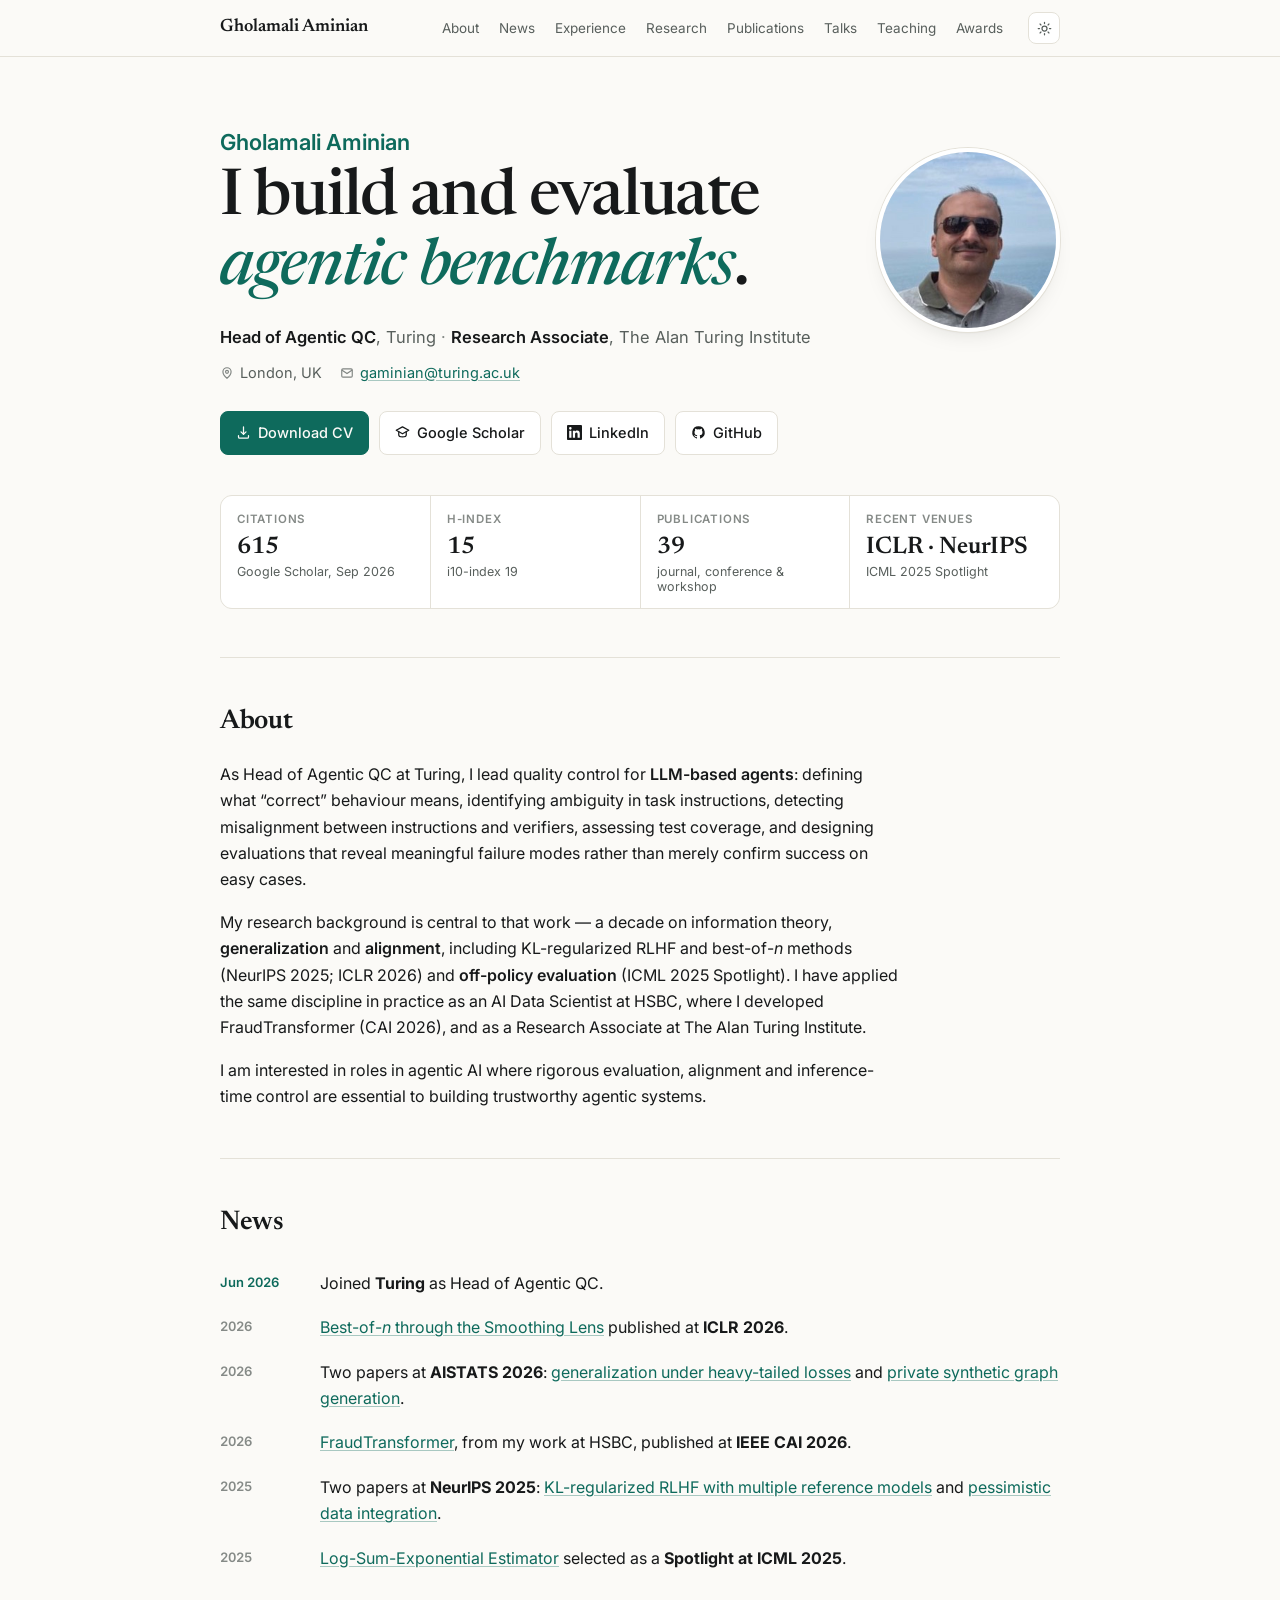
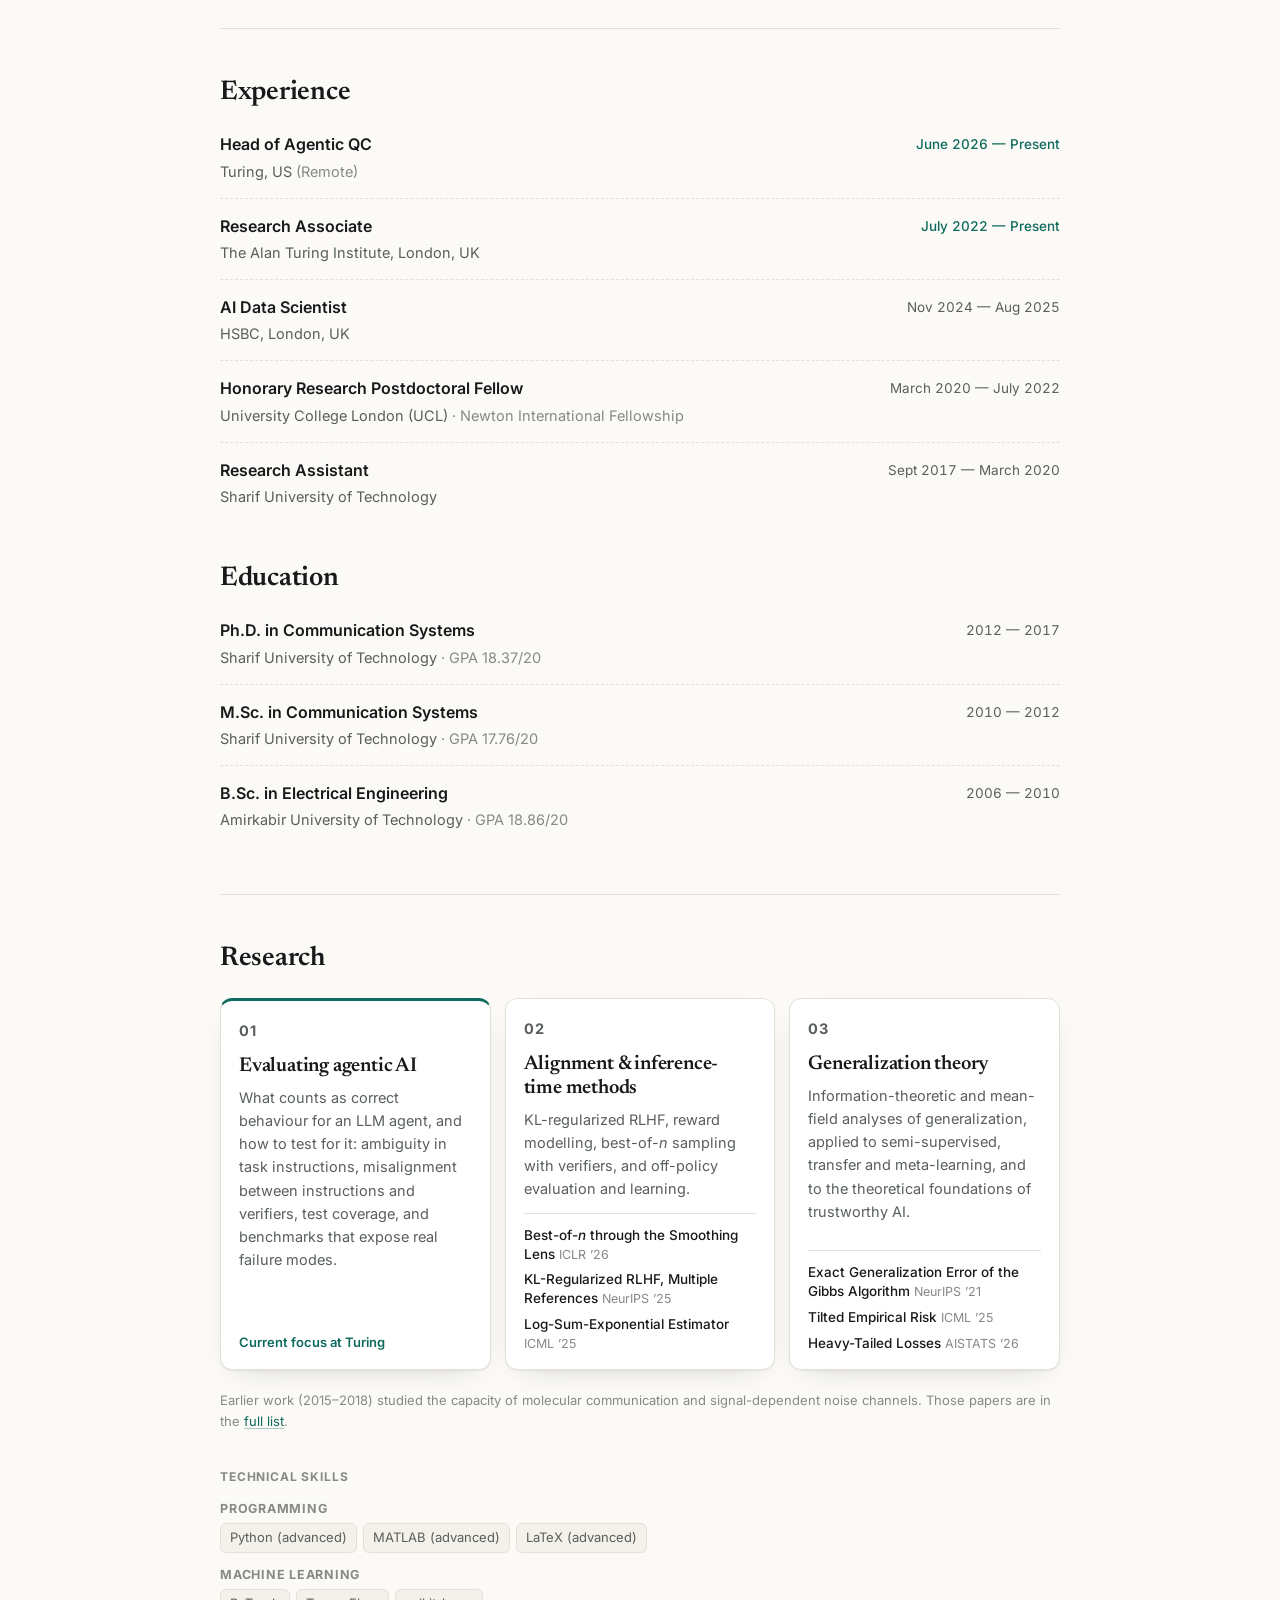
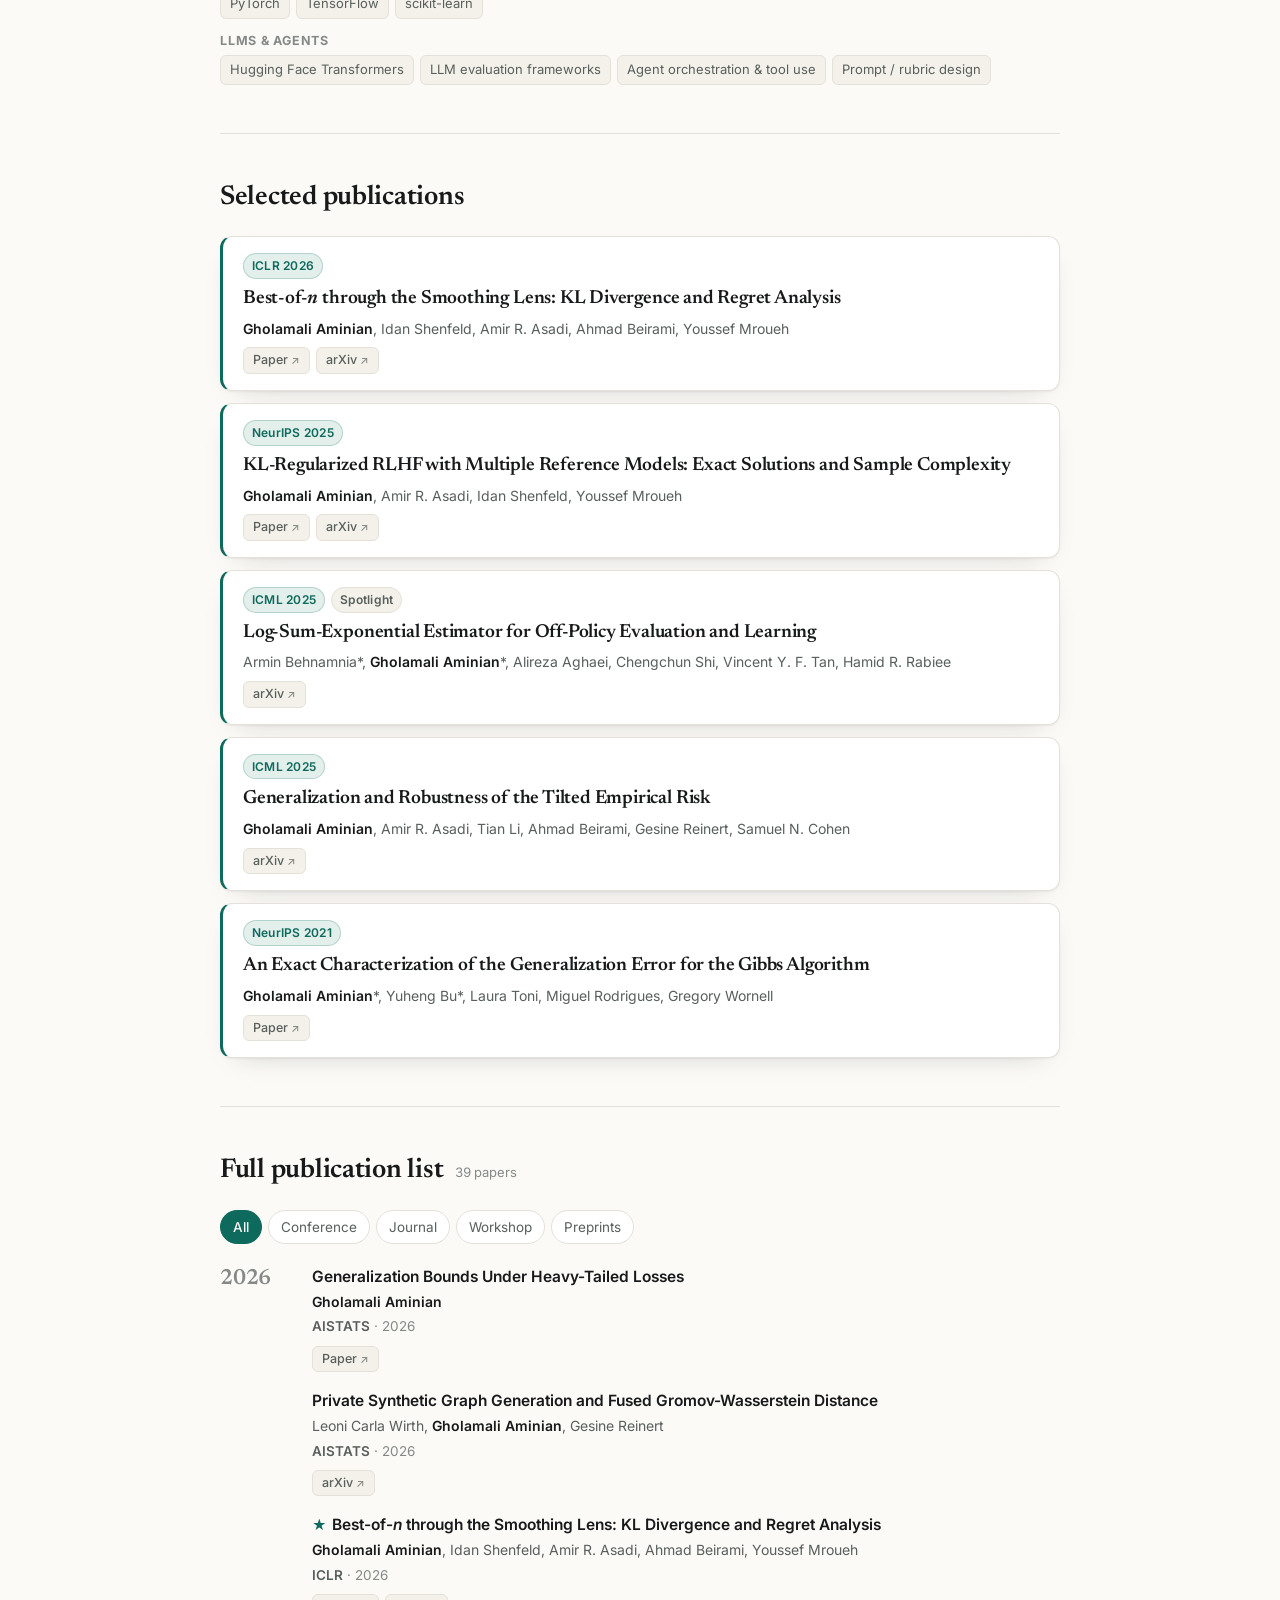
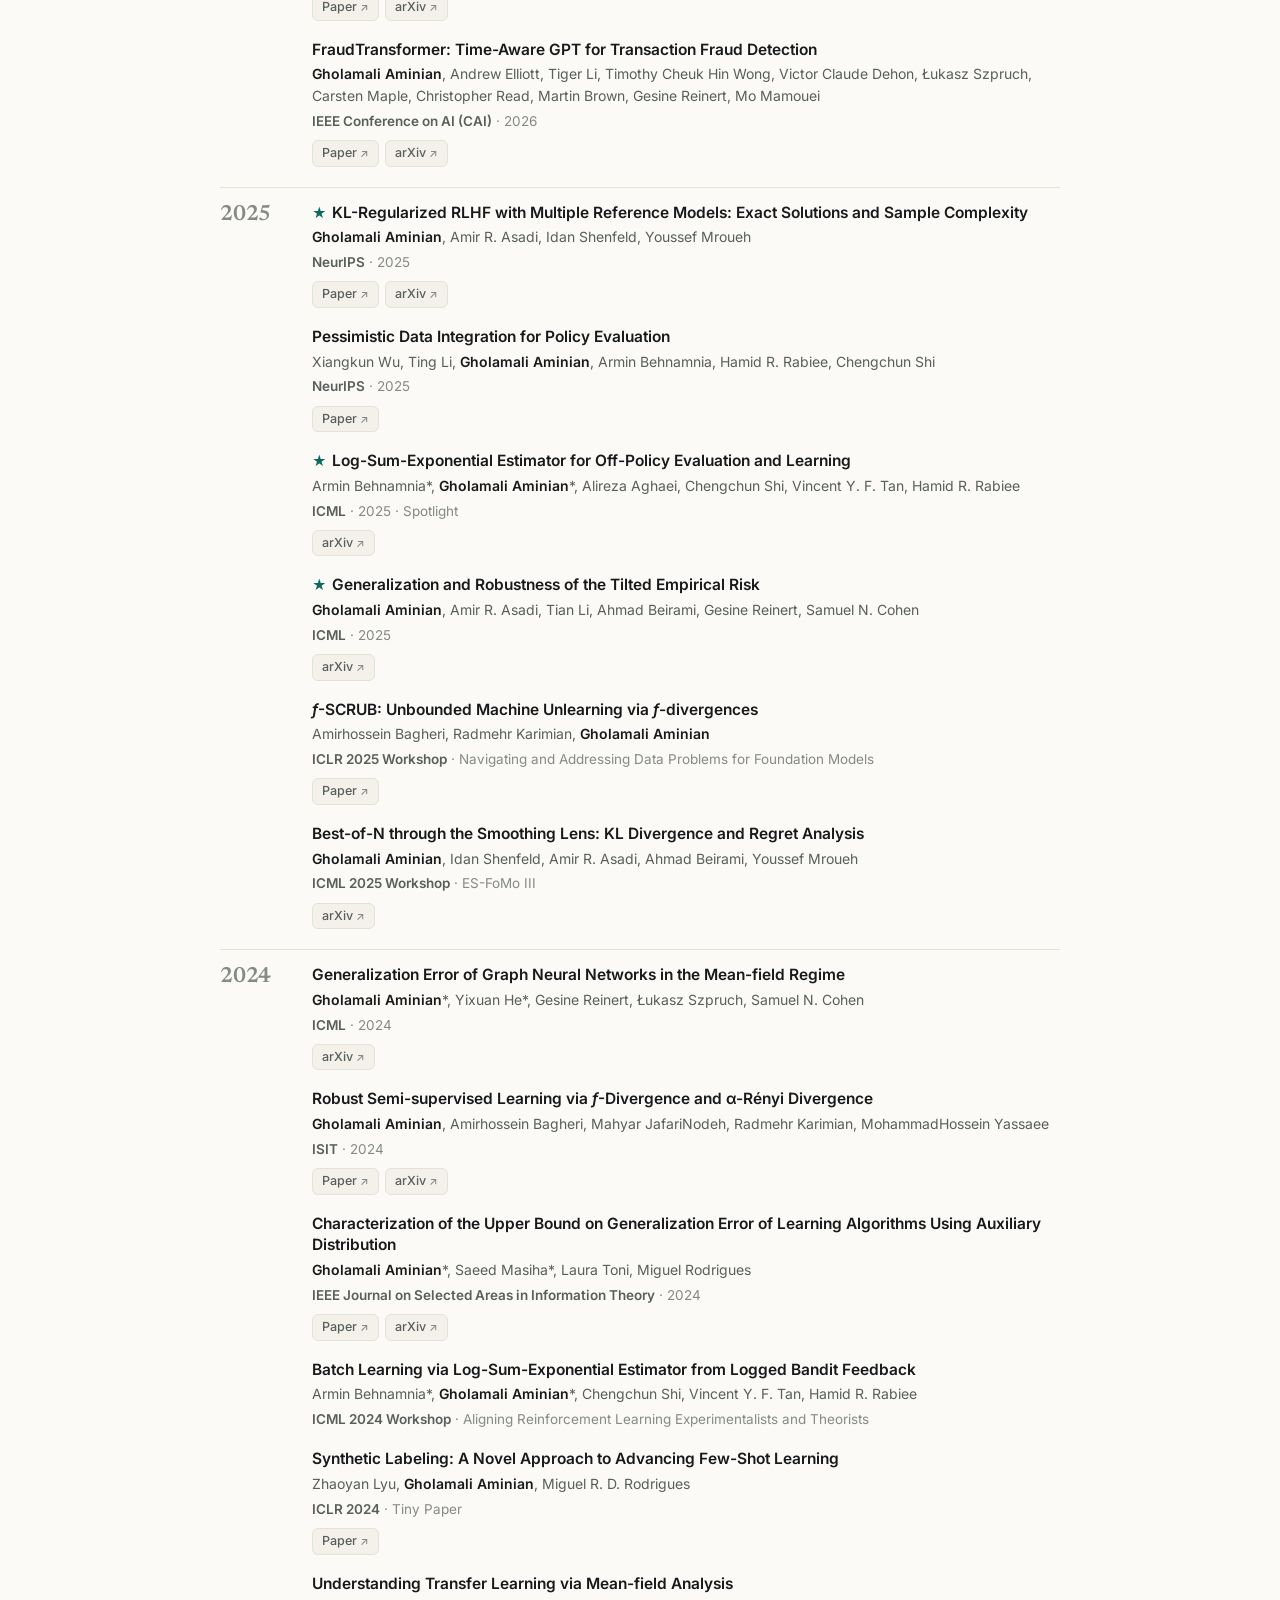
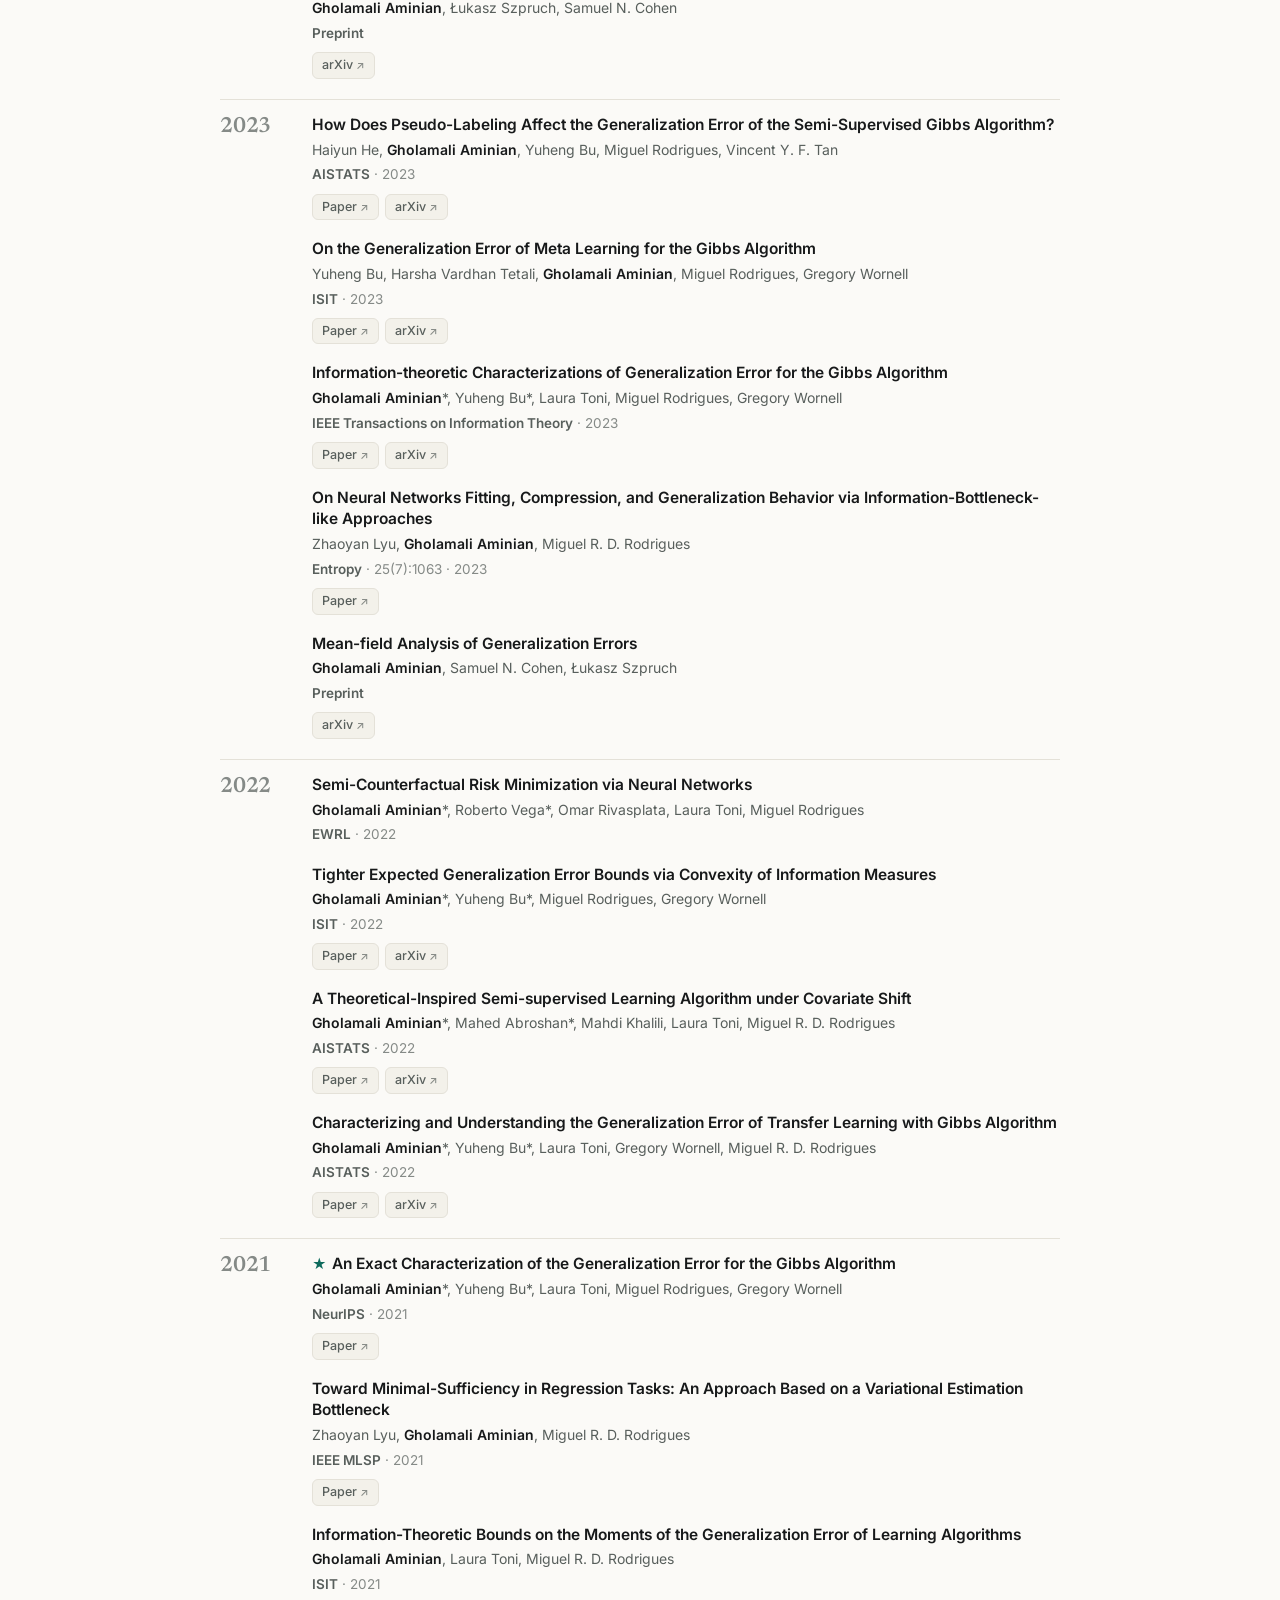
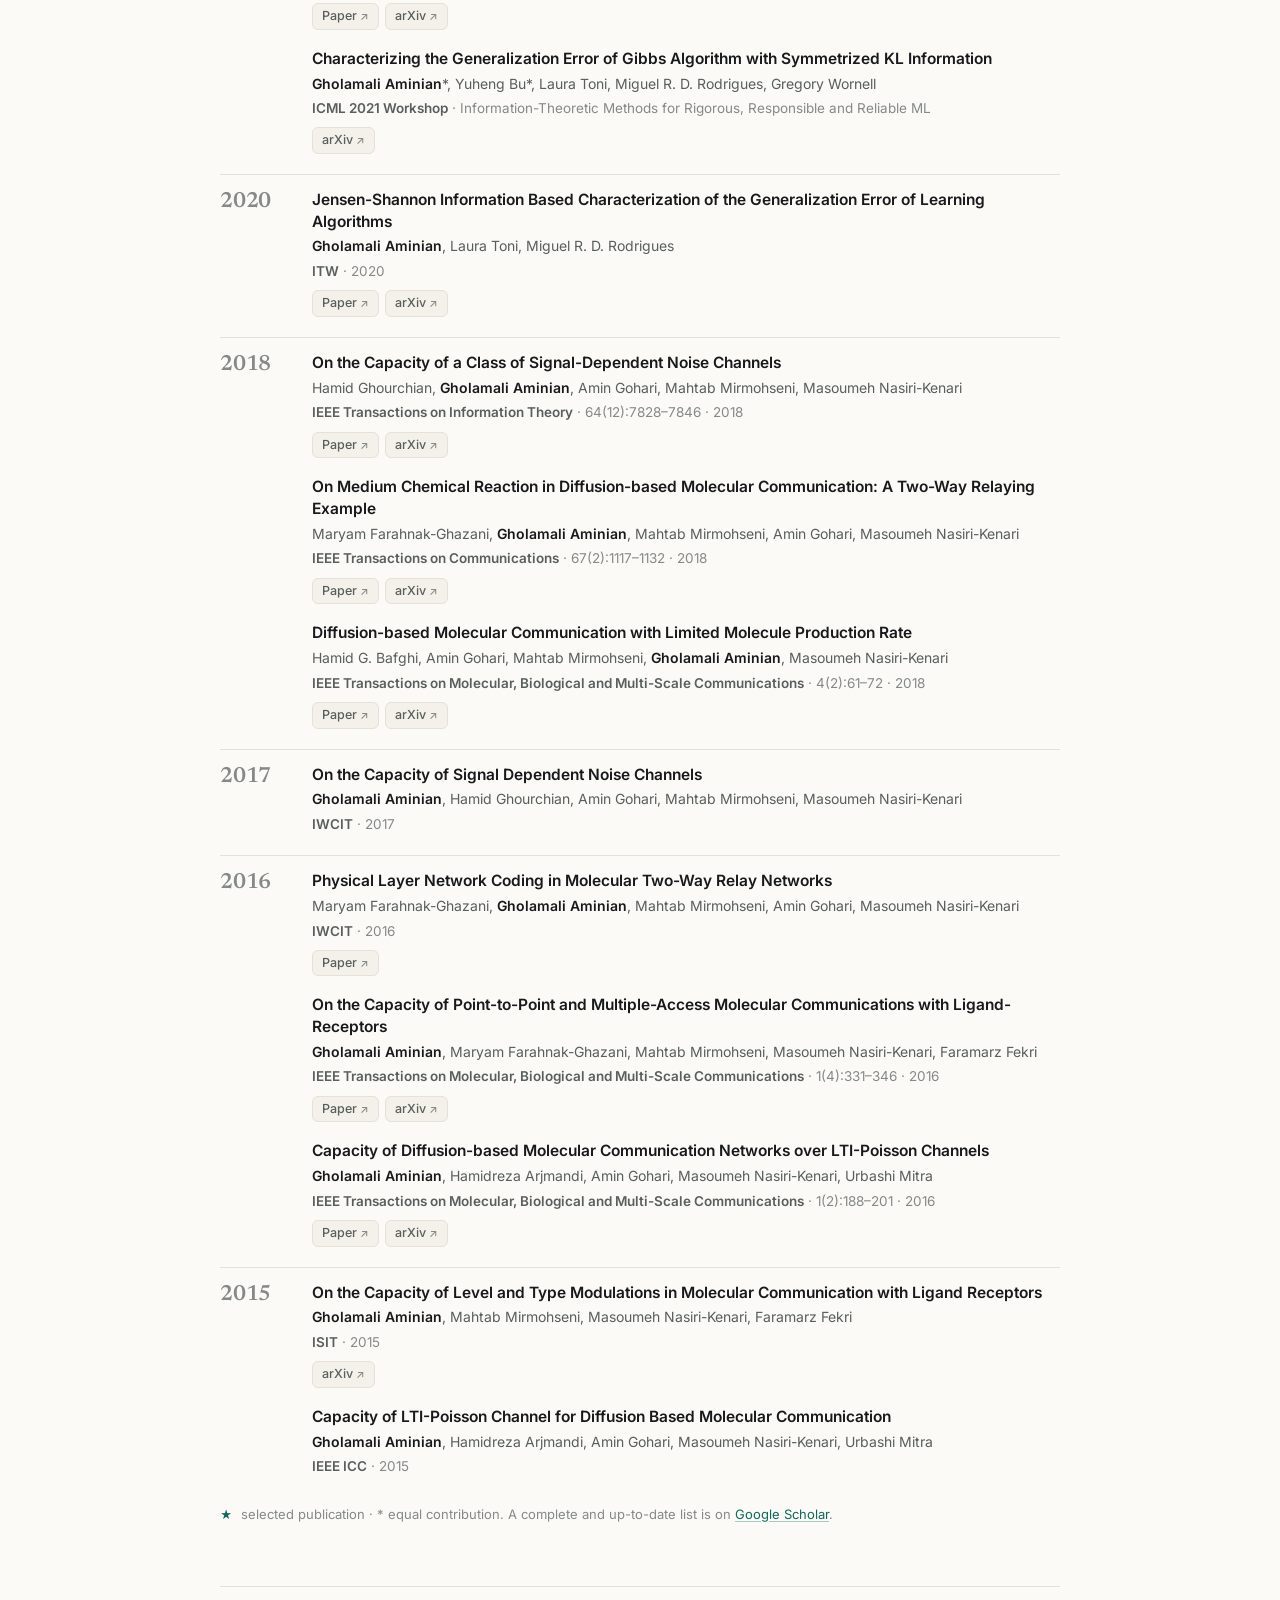
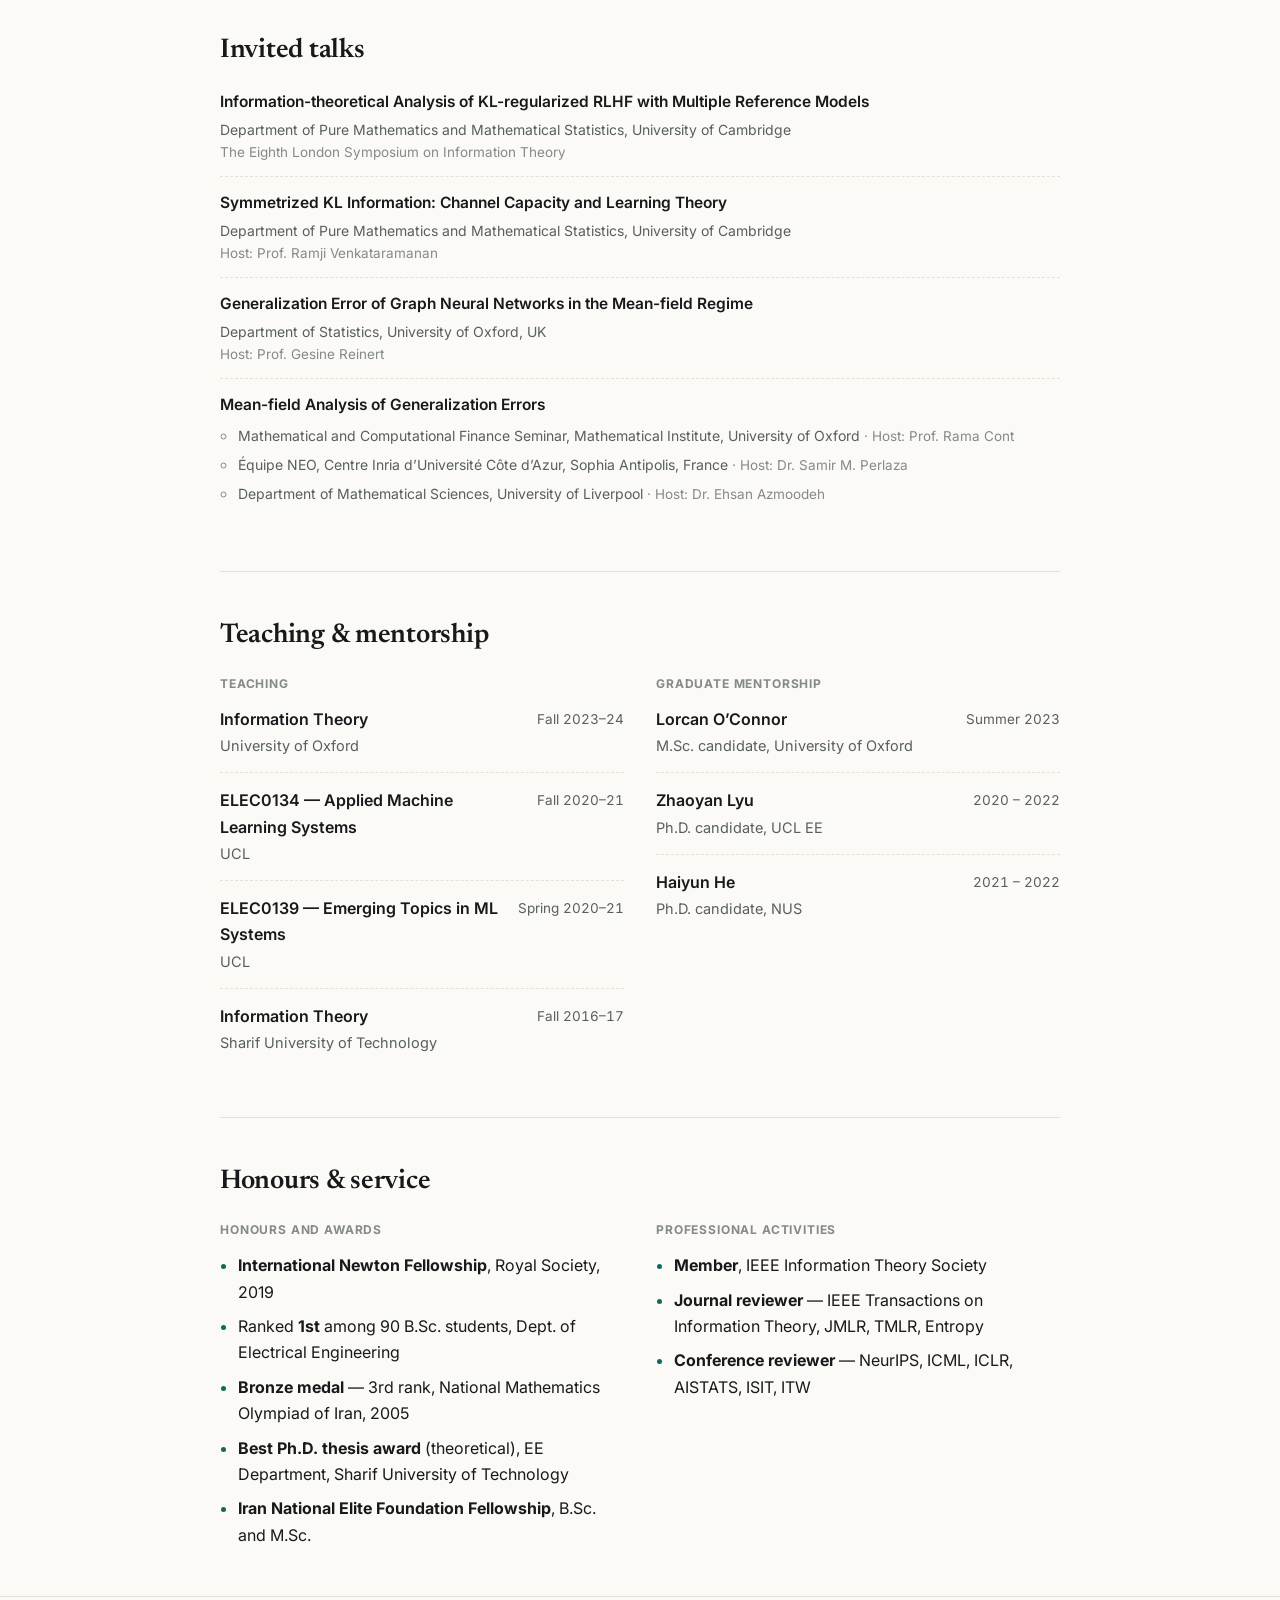
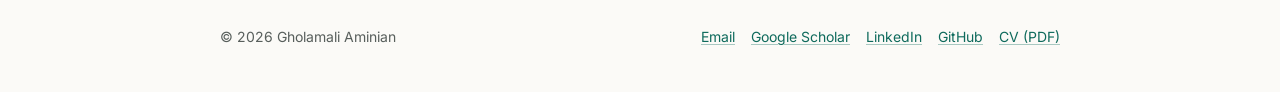
==== index.html @ c104cc3e "Redesign site: new header with photo, news, research themes, paper links" ====
<!doctype html>
<html lang="en">
<head>
<meta charset="utf-8">
<meta name="viewport" content="width=device-width, initial-scale=1">
<title>Gholamali Aminian</title>
<meta name="description" content="Gholamali Aminian builds and evaluates agentic benchmarks. Head of Agentic QC at Turing and Research Associate at The Alan Turing Institute, working on agentic AI evaluation, LLM alignment and generalization theory.">
<meta name="author" content="Gholamali Aminian">
<link rel="canonical" href="https://gholamaliaminian.github.io/">
<meta property="og:type" content="profile">
<meta property="og:title" content="Gholamali Aminian">
<meta property="og:description" content="I build and evaluate agentic benchmarks. Head of Agentic QC at Turing · Research Associate at The Alan Turing Institute.">
<meta property="og:url" content="https://gholamaliaminian.github.io/">
<meta property="og:image" content="https://gholamaliaminian.github.io/assets/photo.jpg">
<meta name="twitter:card" content="summary">
<link rel="icon" href="assets/favicon.svg" type="image/svg+xml">
<script>
  // Apply a saved theme before first paint so the page doesn't flash.
  try { var t = localStorage.getItem('theme'); if (t === 'light' || t === 'dark') document.documentElement.setAttribute('data-theme', t); } catch (e) {}
</script>
<link rel="preconnect" href="https://fonts.googleapis.com">
<link rel="preconnect" href="https://fonts.gstatic.com" crossorigin>
<link rel="stylesheet" href="https://fonts.googleapis.com/css2?family=Inter:wght@400;500;600;700&family=Newsreader:ital,opsz,wght@0,6..72,500;0,6..72,600;1,6..72,500&display=swap">
<link rel="stylesheet" href="style.css">
<script type="application/ld+json">
{
  "@context": "https://schema.org",
  "@type": "Person",
  "name": "Gholamali Aminian",
  "image": "https://gholamaliaminian.github.io/assets/photo.jpg",
  "jobTitle": "Head of Agentic QC",
  "worksFor": [
    { "@type": "Organization", "name": "Turing" },
    { "@type": "Organization", "name": "The Alan Turing Institute" }
  ],
  "address": { "@type": "PostalAddress", "addressLocality": "London", "addressCountry": "UK" },
  "email": "mailto:gaminian@turing.ac.uk",
  "sameAs": [
    "https://scholar.google.com/citations?user=UNNnTjsAAAAJ&hl=en",
    "https://www.linkedin.com/in/gholamali-aminian-819a2539/",
    "https://github.com/gholamaliaminian"
  ],
  "knowsAbout": ["Agentic AI", "AI benchmarks", "LLM alignment", "Information theory", "Generalization bounds", "Off-policy evaluation"]
}
</script>
</head>
<body>

<nav class="nav">
  <div class="wrap nav-inner">
    <a class="nav-name" href="#top">Gholamali Aminian</a>
    <button class="theme-btn" id="theme-toggle" type="button" aria-label="Switch colour theme">
      <svg class="icon-sun" viewBox="0 0 24 24" fill="none" stroke="currentColor" stroke-width="2" stroke-linecap="round" aria-hidden="true"><circle cx="12" cy="12" r="4"/><path d="M12 2v2M12 20v2M4.9 4.9l1.4 1.4M17.7 17.7l1.4 1.4M2 12h2M20 12h2M4.9 19.1l1.4-1.4M17.7 6.3l1.4-1.4"/></svg>
      <svg class="icon-moon" viewBox="0 0 24 24" fill="none" stroke="currentColor" stroke-width="2" stroke-linecap="round" stroke-linejoin="round" aria-hidden="true"><path d="M21 12.8A9 9 0 1 1 11.2 3a7 7 0 0 0 9.8 9.8z"/></svg>
    </button>
    <div class="nav-links">
      <a href="#about">About</a>
      <a href="#news">News</a>
      <a href="#experience">Experience</a>
      <a href="#research">Research</a>
      <a href="#publications">Publications</a>
      <a href="#talks">Talks</a>
      <a href="#teaching">Teaching</a>
      <a href="#awards">Awards</a>
    </div>
  </div>
</nav>

<header class="wrap hero" id="top">
  <div class="hero-top">
    <img class="portrait" src="assets/photo.jpg" width="250" height="250" alt="Gholamali Aminian">
    <div>
      <h1>Gholamali Aminian</h1>
      <p class="tagline">I build and evaluate <em>agentic benchmarks</em>.</p>
      <p class="roles">
        <strong>Head of Agentic QC</strong>, Turing <span>·</span>
        <strong>Research Associate</strong>, The Alan Turing Institute
      </p>
    </div>
  </div>
  <div class="meta">
    <span class="meta-item">
      <svg viewBox="0 0 24 24" fill="none" stroke="currentColor" stroke-width="2" aria-hidden="true"><path d="M12 21s-7-5.6-7-11a7 7 0 1 1 14 0c0 5.4-7 11-7 11z"/><circle cx="12" cy="10" r="2.5"/></svg>
      London, UK
    </span>
    <span class="meta-item">
      <svg viewBox="0 0 24 24" fill="none" stroke="currentColor" stroke-width="2" aria-hidden="true"><rect x="3" y="5" width="18" height="14" rx="2"/><path d="m3 7 9 6 9-6"/></svg>
      <a href="mailto:gaminian@turing.ac.uk">gaminian@turing.ac.uk</a>
    </span>
  </div>

  <div class="actions">
    <a class="btn btn-primary" href="assets/Aminian_CV.pdf">
      <svg viewBox="0 0 24 24" fill="none" stroke="currentColor" stroke-width="2" stroke-linecap="round" stroke-linejoin="round" aria-hidden="true"><path d="M12 3v12m0 0 4-4m-4 4-4-4"/><path d="M4 17v2a2 2 0 0 0 2 2h12a2 2 0 0 0 2-2v-2"/></svg>
      Download CV
    </a>
    <a class="btn" href="https://scholar.google.com/citations?user=UNNnTjsAAAAJ&amp;hl=en" rel="noopener">
      <svg viewBox="0 0 24 24" fill="none" stroke="currentColor" stroke-width="2" stroke-linecap="round" stroke-linejoin="round" aria-hidden="true"><path d="m12 3 10 5.5L12 14 2 8.5 12 3z"/><path d="M6 10.7V16c0 1.7 2.7 3 6 3s6-1.3 6-3v-5.3"/></svg>
      Google Scholar
    </a>
    <a class="btn" href="https://www.linkedin.com/in/gholamali-aminian-819a2539/" rel="noopener">
      <svg viewBox="0 0 24 24" fill="currentColor" aria-hidden="true"><path d="M20.45 20.45h-3.55v-5.57c0-1.33-.03-3.04-1.85-3.04-1.86 0-2.14 1.45-2.14 2.94v5.67H9.36V9h3.41v1.56h.05c.48-.9 1.64-1.85 3.37-1.85 3.6 0 4.27 2.37 4.27 5.46v6.28zM5.34 7.43a2.06 2.06 0 1 1 0-4.12 2.06 2.06 0 0 1 0 4.12zM7.12 20.45H3.56V9h3.56v11.45zM22.22 0H1.77C.79 0 0 .77 0 1.73v20.54C0 23.23.79 24 1.77 24h20.45c.98 0 1.78-.77 1.78-1.73V1.73C24 .77 23.2 0 22.22 0z"/></svg>
      LinkedIn
    </a>
    <a class="btn" href="https://github.com/gholamaliaminian" rel="noopener">
      <svg viewBox="0 0 24 24" fill="currentColor" aria-hidden="true"><path d="M12 2a10 10 0 0 0-3.16 19.49c.5.09.68-.22.68-.48l-.01-1.7c-2.78.6-3.37-1.34-3.37-1.34-.45-1.16-1.11-1.47-1.11-1.47-.91-.62.07-.61.07-.61 1 .07 1.53 1.03 1.53 1.03.9 1.53 2.36 1.09 2.93.83.09-.65.35-1.09.63-1.34-2.22-.25-4.56-1.11-4.56-4.94 0-1.09.39-1.98 1.03-2.68-.1-.25-.45-1.27.1-2.64 0 0 .84-.27 2.75 1.02a9.5 9.5 0 0 1 5 0c1.91-1.29 2.75-1.02 2.75-1.02.55 1.37.2 2.39.1 2.64.64.7 1.03 1.59 1.03 2.68 0 3.84-2.34 4.68-4.57 4.93.36.31.68.92.68 1.85l-.01 2.75c0 .27.18.58.69.48A10 10 0 0 0 12 2z"/></svg>
      GitHub
    </a>
  </div>

  <dl class="highlights">
    <div class="highlight"><dt>Citations</dt><dd>615<small>Google Scholar, Sep 2026</small></dd></div>
    <div class="highlight"><dt>h-index</dt><dd>15<small>i10-index 19</small></dd></div>
    <div class="highlight"><dt>Publications</dt><dd>39<small>journal, conference &amp; workshop</small></dd></div>
    <div class="highlight"><dt>Recent venues</dt><dd>ICLR · NeurIPS<small>ICML 2025 Spotlight</small></dd></div>
  </dl>
</header>

<main class="wrap">

  <section id="about">
    <div class="sec-head"><h2>About</h2></div>
    <div class="prose">
      <p>As Head of Agentic QC at Turing, I lead quality control for <strong>LLM-based agents</strong>: defining what “correct” behaviour means, identifying ambiguity in task instructions, detecting misalignment between instructions and verifiers, assessing test coverage, and designing evaluations that reveal meaningful failure modes rather than merely confirm success on easy cases.</p>
      <p>My research background is central to that work — a decade on information theory, <strong>generalization</strong> and <strong>alignment</strong>, including KL-regularized RLHF and best-of-<em>n</em> methods (NeurIPS 2025; ICLR 2026) and <strong>off-policy evaluation</strong> (ICML 2025 Spotlight). I have applied the same discipline in practice as an AI Data Scientist at HSBC, where I developed FraudTransformer (CAI 2026), and as a Research Associate at The Alan Turing Institute.</p>
      <p>I am interested in roles in agentic AI where rigorous evaluation, alignment and inference-time control are essential to building trustworthy agentic systems.</p>
    </div>
  </section>

  <section id="news">
    <div class="sec-head"><h2>News</h2></div>
    <ul class="news">
      <li><span class="news-when">Jun 2026</span><p>Joined <strong>Turing</strong> as Head of Agentic QC.</p></li>
      <li><span class="news-when">2026</span><p><a href="https://proceedings.iclr.cc/paper_files/paper/2026/hash/abb7833fc3f38e785e3f9777c74610e5-Abstract-Conference.html">Best-of-<em>n</em> through the Smoothing Lens</a> published at <strong>ICLR 2026</strong>.</p></li>
      <li><span class="news-when">2026</span><p>Two papers at <strong>AISTATS 2026</strong>: <a href="https://openreview.net/forum?id=5HbgyFDDDt">generalization under heavy-tailed losses</a> and <a href="https://arxiv.org/abs/2502.11778">private synthetic graph generation</a>.</p></li>
      <li><span class="news-when">2026</span><p><a href="https://ieeexplore.ieee.org/abstract/document/11536152/">FraudTransformer</a>, from my work at HSBC, published at <strong>IEEE CAI 2026</strong>.</p></li>
      <li><span class="news-when">2025</span><p>Two papers at <strong>NeurIPS 2025</strong>: <a href="https://proceedings.neurips.cc/paper_files/paper/2025/hash/929a633a55ffa324f619f9d804b5067d-Abstract-Conference.html">KL-regularized RLHF with multiple reference models</a> and <a href="https://proceedings.neurips.cc/paper_files/paper/2025/hash/9a3e2737cbb40d41b4a8efe33dbf511b-Abstract-Conference.html">pessimistic data integration</a>.</p></li>
      <li><span class="news-when">2025</span><p><a href="https://arxiv.org/abs/2506.06873">Log-Sum-Exponential Estimator</a> selected as a <strong>Spotlight at ICML 2025</strong>.</p></li>
    </ul>
  </section>

  <section id="experience">
    <div class="sec-head"><h2>Experience</h2></div>
    <ul class="entries">
      <li class="entry">
        <div class="role">Head of Agentic QC</div>
        <div class="when now">June 2026 — Present</div>
        <div class="org">Turing, US <em>(Remote)</em></div>
      </li>
      <li class="entry">
        <div class="role">Research Associate</div>
        <div class="when now">July 2022 — Present</div>
        <div class="org">The Alan Turing Institute, London, UK</div>
      </li>
      <li class="entry">
        <div class="role">AI Data Scientist</div>
        <div class="when">Nov 2024 — Aug 2025</div>
        <div class="org">HSBC, London, UK</div>
      </li>
      <li class="entry">
        <div class="role">Honorary Research Postdoctoral Fellow</div>
        <div class="when">March 2020 — July 2022</div>
        <div class="org">University College London (UCL) <em>· Newton International Fellowship</em></div>
      </li>
      <li class="entry">
        <div class="role">Research Assistant</div>
        <div class="when">Sept 2017 — March 2020</div>
        <div class="org">Sharif University of Technology</div>
      </li>
    </ul>

    <div class="sec-head sec-head-sub"><h2>Education</h2></div>
    <ul class="entries">
      <li class="entry">
        <div class="role">Ph.D. in Communication Systems</div>
        <div class="when">2012 — 2017</div>
        <div class="org">Sharif University of Technology <em>· GPA 18.37/20</em></div>
      </li>
      <li class="entry">
        <div class="role">M.Sc. in Communication Systems</div>
        <div class="when">2010 — 2012</div>
        <div class="org">Sharif University of Technology <em>· GPA 17.76/20</em></div>
      </li>
      <li class="entry">
        <div class="role">B.Sc. in Electrical Engineering</div>
        <div class="when">2006 — 2010</div>
        <div class="org">Amirkabir University of Technology <em>· GPA 18.86/20</em></div>
      </li>
    </ul>
  </section>

  <section id="research">
    <div class="sec-head"><h2>Research</h2></div>
    <div class="themes">
      <article class="theme">
        <p class="theme-num">01</p>
        <h3>Evaluating agentic AI</h3>
        <p>What counts as correct behaviour for an LLM agent, and how to test for it: ambiguity in task instructions, misalignment between instructions and verifiers, test coverage, and benchmarks that expose real failure modes.</p>
        <p class="theme-foot">Current focus at Turing</p>
      </article>
      <article class="theme">
        <p class="theme-num">02</p>
        <h3>Alignment &amp; inference-time methods</h3>
        <p>KL-regularized RLHF, reward modelling, best-of-<em>n</em> sampling with verifiers, and off-policy evaluation and learning.</p>
        <ul class="theme-papers">
          <li><a href="https://proceedings.iclr.cc/paper_files/paper/2026/hash/abb7833fc3f38e785e3f9777c74610e5-Abstract-Conference.html">Best-of-<em>n</em> through the Smoothing Lens</a> <span>ICLR ’26</span></li>
          <li><a href="https://proceedings.neurips.cc/paper_files/paper/2025/hash/929a633a55ffa324f619f9d804b5067d-Abstract-Conference.html">KL-Regularized RLHF, Multiple References</a> <span>NeurIPS ’25</span></li>
          <li><a href="https://arxiv.org/abs/2506.06873">Log-Sum-Exponential Estimator</a> <span>ICML ’25</span></li>
        </ul>
      </article>
      <article class="theme">
        <p class="theme-num">03</p>
        <h3>Generalization theory</h3>
        <p>Information-theoretic and mean-field analyses of generalization, applied to semi-supervised, transfer and meta-learning, and to the theoretical foundations of trustworthy AI.</p>
        <ul class="theme-papers">
          <li><a href="https://proceedings.neurips.cc/paper_files/paper/2021/hash/445e24b5f22cacb9d51a837c10e91a3f-Abstract.html">Exact Generalization Error of the Gibbs Algorithm</a> <span>NeurIPS ’21</span></li>
          <li><a href="https://arxiv.org/abs/2409.19431">Tilted Empirical Risk</a> <span>ICML ’25</span></li>
          <li><a href="https://openreview.net/forum?id=5HbgyFDDDt">Heavy-Tailed Losses</a> <span>AISTATS ’26</span></li>
        </ul>
      </article>
    </div>
    <p class="note">Earlier work (2015–2018) studied the capacity of molecular communication and signal-dependent noise channels. Those papers are in the <a href="#all-publications">full list</a>.</p>

    <div class="skills">
      <p class="sub-h">Technical skills</p>
      <dl>
        <div><dt>Programming</dt><dd class="tags"><span class="tag">Python (advanced)</span><span class="tag">MATLAB (advanced)</span><span class="tag">LaTeX (advanced)</span></dd></div>
        <div><dt>Machine learning</dt><dd class="tags"><span class="tag">PyTorch</span><span class="tag">TensorFlow</span><span class="tag">scikit-learn</span></dd></div>
        <div><dt>LLMs &amp; agents</dt><dd class="tags"><span class="tag">Hugging Face Transformers</span><span class="tag">LLM evaluation frameworks</span><span class="tag">Agent orchestration &amp; tool use</span><span class="tag">Prompt / rubric design</span></dd></div>
      </dl>
    </div>
  </section>

  <section id="publications">
    <div class="sec-head"><h2>Selected publications</h2></div>
    <div class="pub-featured">

      <article class="pub-card">
        <div class="venue-row"><span class="chip">ICLR 2026</span></div>
        <h3 class="title">Best-of-<em>n</em> through the Smoothing Lens: KL Divergence and Regret Analysis</h3>
        <p class="authors"><span class="me">Gholamali Aminian</span>, Idan Shenfeld, Amir R. Asadi, Ahmad Beirami, Youssef Mroueh</p>
        <p class="links"><a href="https://proceedings.iclr.cc/paper_files/paper/2026/hash/abb7833fc3f38e785e3f9777c74610e5-Abstract-Conference.html">Paper</a><a href="https://arxiv.org/abs/2507.05913">arXiv</a></p>
      </article>

      <article class="pub-card">
        <div class="venue-row"><span class="chip">NeurIPS 2025</span></div>
        <h3 class="title">KL-Regularized RLHF with Multiple Reference Models: Exact Solutions and Sample Complexity</h3>
        <p class="authors"><span class="me">Gholamali Aminian</span>, Amir R. Asadi, Idan Shenfeld, Youssef Mroueh</p>
        <p class="links"><a href="https://proceedings.neurips.cc/paper_files/paper/2025/hash/929a633a55ffa324f619f9d804b5067d-Abstract-Conference.html">Paper</a><a href="https://arxiv.org/abs/2502.01203">arXiv</a></p>
      </article>

      <article class="pub-card">
        <div class="venue-row"><span class="chip">ICML 2025</span><span class="chip alt">Spotlight</span></div>
        <h3 class="title">Log-Sum-Exponential Estimator for Off-Policy Evaluation and Learning</h3>
        <p class="authors">Armin Behnamnia*, <span class="me">Gholamali Aminian</span>*, Alireza Aghaei, Chengchun Shi, Vincent Y. F. Tan, Hamid R. Rabiee</p>
        <p class="links"><a href="https://arxiv.org/abs/2506.06873">arXiv</a></p>
      </article>

      <article class="pub-card">
        <div class="venue-row"><span class="chip">ICML 2025</span></div>
        <h3 class="title">Generalization and Robustness of the Tilted Empirical Risk</h3>
        <p class="authors"><span class="me">Gholamali Aminian</span>, Amir R. Asadi, Tian Li, Ahmad Beirami, Gesine Reinert, Samuel N. Cohen</p>
        <p class="links"><a href="https://arxiv.org/abs/2409.19431">arXiv</a></p>
      </article>

      <article class="pub-card">
        <div class="venue-row"><span class="chip">NeurIPS 2021</span></div>
        <h3 class="title">An Exact Characterization of the Generalization Error for the Gibbs Algorithm</h3>
        <p class="authors"><span class="me">Gholamali Aminian</span>*, Yuheng Bu*, Laura Toni, Miguel Rodrigues, Gregory Wornell</p>
        <p class="links"><a href="https://proceedings.neurips.cc/paper_files/paper/2021/hash/445e24b5f22cacb9d51a837c10e91a3f-Abstract.html">Paper</a></p>
      </article>

    </div>
  </section>

  <section id="all-publications">
    <div class="sec-head">
      <h2>Full publication list</h2>
      <span class="count" id="pub-count"></span>
    </div>

    <div class="filters" role="group" aria-label="Filter publications by type">
      <button class="filter" type="button" data-filter="all" aria-pressed="true">All</button>
      <button class="filter" type="button" data-filter="conference" aria-pressed="false">Conference</button>
      <button class="filter" type="button" data-filter="journal" aria-pressed="false">Journal</button>
      <button class="filter" type="button" data-filter="workshop" aria-pressed="false">Workshop</button>
      <button class="filter" type="button" data-filter="preprint" aria-pressed="false">Preprints</button>
    </div>

    <div class="pub-list" id="pub-list">

      <div class="pub-year">
        <h3>2026</h3>
        <ul>
          <li data-type="conference"><p class="title">Generalization Bounds Under Heavy-Tailed Losses</p><p class="authors"><span class="me">Gholamali Aminian</span></p><p class="venue"><b>AISTATS</b> · 2026</p><p class="links"><a href="https://openreview.net/forum?id=5HbgyFDDDt">Paper</a></p></li>
          <li data-type="conference"><p class="title">Private Synthetic Graph Generation and Fused Gromov-Wasserstein Distance</p><p class="authors">Leoni Carla Wirth, <span class="me">Gholamali Aminian</span>, Gesine Reinert</p><p class="venue"><b>AISTATS</b> · 2026</p><p class="links"><a href="https://arxiv.org/abs/2502.11778">arXiv</a></p></li>
          <li data-type="conference"><p class="title"><span class="star" title="Selected publication">★</span>Best-of-<em>n</em> through the Smoothing Lens: KL Divergence and Regret Analysis</p><p class="authors"><span class="me">Gholamali Aminian</span>, Idan Shenfeld, Amir R. Asadi, Ahmad Beirami, Youssef Mroueh</p><p class="venue"><b>ICLR</b> · 2026</p><p class="links"><a href="https://proceedings.iclr.cc/paper_files/paper/2026/hash/abb7833fc3f38e785e3f9777c74610e5-Abstract-Conference.html">Paper</a><a href="https://arxiv.org/abs/2507.05913">arXiv</a></p></li>
          <li data-type="conference"><p class="title">FraudTransformer: Time-Aware GPT for Transaction Fraud Detection</p><p class="authors"><span class="me">Gholamali Aminian</span>, Andrew Elliott, Tiger Li, Timothy Cheuk Hin Wong, Victor Claude Dehon, Łukasz Szpruch, Carsten Maple, Christopher Read, Martin Brown, Gesine Reinert, Mo Mamouei</p><p class="venue"><b>IEEE Conference on AI (CAI)</b> · 2026</p><p class="links"><a href="https://ieeexplore.ieee.org/abstract/document/11536152/">Paper</a><a href="https://arxiv.org/abs/2509.23712">arXiv</a></p></li>
        </ul>
      </div>

      <div class="pub-year">
        <h3>2025</h3>
        <ul>
          <li data-type="conference"><p class="title"><span class="star" title="Selected publication">★</span>KL-Regularized RLHF with Multiple Reference Models: Exact Solutions and Sample Complexity</p><p class="authors"><span class="me">Gholamali Aminian</span>, Amir R. Asadi, Idan Shenfeld, Youssef Mroueh</p><p class="venue"><b>NeurIPS</b> · 2025</p><p class="links"><a href="https://proceedings.neurips.cc/paper_files/paper/2025/hash/929a633a55ffa324f619f9d804b5067d-Abstract-Conference.html">Paper</a><a href="https://arxiv.org/abs/2502.01203">arXiv</a></p></li>
          <li data-type="conference"><p class="title">Pessimistic Data Integration for Policy Evaluation</p><p class="authors">Xiangkun Wu, Ting Li, <span class="me">Gholamali Aminian</span>, Armin Behnamnia, Hamid R. Rabiee, Chengchun Shi</p><p class="venue"><b>NeurIPS</b> · 2025</p><p class="links"><a href="https://proceedings.neurips.cc/paper_files/paper/2025/hash/9a3e2737cbb40d41b4a8efe33dbf511b-Abstract-Conference.html">Paper</a></p></li>
          <li data-type="conference"><p class="title"><span class="star" title="Selected publication">★</span>Log-Sum-Exponential Estimator for Off-Policy Evaluation and Learning</p><p class="authors">Armin Behnamnia*, <span class="me">Gholamali Aminian</span>*, Alireza Aghaei, Chengchun Shi, Vincent Y. F. Tan, Hamid R. Rabiee</p><p class="venue"><b>ICML</b> · 2025 · Spotlight</p><p class="links"><a href="https://arxiv.org/abs/2506.06873">arXiv</a></p></li>
          <li data-type="conference"><p class="title"><span class="star" title="Selected publication">★</span>Generalization and Robustness of the Tilted Empirical Risk</p><p class="authors"><span class="me">Gholamali Aminian</span>, Amir R. Asadi, Tian Li, Ahmad Beirami, Gesine Reinert, Samuel N. Cohen</p><p class="venue"><b>ICML</b> · 2025</p><p class="links"><a href="https://arxiv.org/abs/2409.19431">arXiv</a></p></li>
          <li data-type="workshop"><p class="title"><em>f</em>-SCRUB: Unbounded Machine Unlearning via <em>f</em>-divergences</p><p class="authors">Amirhossein Bagheri, Radmehr Karimian, <span class="me">Gholamali Aminian</span></p><p class="venue"><b>ICLR 2025 Workshop</b> · Navigating and Addressing Data Problems for Foundation Models</p><p class="links"><a href="https://openreview.net/forum?id=vmJiVI6Poi">Paper</a></p></li>
          <li data-type="workshop"><p class="title">Best-of-N through the Smoothing Lens: KL Divergence and Regret Analysis</p><p class="authors"><span class="me">Gholamali Aminian</span>, Idan Shenfeld, Amir R. Asadi, Ahmad Beirami, Youssef Mroueh</p><p class="venue"><b>ICML 2025 Workshop</b> · ES-FoMo III</p><p class="links"><a href="https://arxiv.org/abs/2507.05913">arXiv</a></p></li>
        </ul>
      </div>

      <div class="pub-year">
        <h3>2024</h3>
        <ul>
          <li data-type="conference"><p class="title">Generalization Error of Graph Neural Networks in the Mean-field Regime</p><p class="authors"><span class="me">Gholamali Aminian</span>*, Yixuan He*, Gesine Reinert, Łukasz Szpruch, Samuel N. Cohen</p><p class="venue"><b>ICML</b> · 2024</p><p class="links"><a href="https://arxiv.org/abs/2402.07025">arXiv</a></p></li>
          <li data-type="conference"><p class="title">Robust Semi-supervised Learning via <em>f</em>-Divergence and α-Rényi Divergence</p><p class="authors"><span class="me">Gholamali Aminian</span>, Amirhossein Bagheri, Mahyar JafariNodeh, Radmehr Karimian, MohammadHossein Yassaee</p><p class="venue"><b>ISIT</b> · 2024</p><p class="links"><a href="https://ieeexplore.ieee.org/abstract/document/10619617/">Paper</a><a href="https://arxiv.org/abs/2405.00454">arXiv</a></p></li>
          <li data-type="journal"><p class="title">Characterization of the Upper Bound on Generalization Error of Learning Algorithms Using Auxiliary Distribution</p><p class="authors"><span class="me">Gholamali Aminian</span>*, Saeed Masiha*, Laura Toni, Miguel Rodrigues</p><p class="venue"><b>IEEE Journal on Selected Areas in Information Theory</b> · 2024</p><p class="links"><a href="https://ieeexplore.ieee.org/abstract/document/10508532/">Paper</a><a href="https://arxiv.org/abs/2210.00483">arXiv</a></p></li>
          <li data-type="workshop"><p class="title">Batch Learning via Log-Sum-Exponential Estimator from Logged Bandit Feedback</p><p class="authors">Armin Behnamnia*, <span class="me">Gholamali Aminian</span>*, Chengchun Shi, Vincent Y. F. Tan, Hamid R. Rabiee</p><p class="venue"><b>ICML 2024 Workshop</b> · Aligning Reinforcement Learning Experimentalists and Theorists</p></li>
          <li data-type="workshop"><p class="title">Synthetic Labeling: A Novel Approach to Advancing Few-Shot Learning</p><p class="authors">Zhaoyan Lyu, <span class="me">Gholamali Aminian</span>, Miguel R. D. Rodrigues</p><p class="venue"><b>ICLR 2024</b> · Tiny Paper</p><p class="links"><a href="https://openreview.net/forum?id=x7azREBRyw">Paper</a></p></li>
          <li data-type="preprint"><p class="title">Understanding Transfer Learning via Mean-field Analysis</p><p class="authors"><span class="me">Gholamali Aminian</span>, Łukasz Szpruch, Samuel N. Cohen</p><p class="venue"><b>Preprint</b></p><p class="links"><a href="https://arxiv.org/abs/2410.17128">arXiv</a></p></li>
        </ul>
      </div>

      <div class="pub-year">
        <h3>2023</h3>
        <ul>
          <li data-type="conference"><p class="title">How Does Pseudo-Labeling Affect the Generalization Error of the Semi-Supervised Gibbs Algorithm?</p><p class="authors">Haiyun He, <span class="me">Gholamali Aminian</span>, Yuheng Bu, Miguel Rodrigues, Vincent Y. F. Tan</p><p class="venue"><b>AISTATS</b> · 2023</p><p class="links"><a href="https://proceedings.mlr.press/v206/he23b.html">Paper</a><a href="https://arxiv.org/abs/2210.08188">arXiv</a></p></li>
          <li data-type="conference"><p class="title">On the Generalization Error of Meta Learning for the Gibbs Algorithm</p><p class="authors">Yuheng Bu, Harsha Vardhan Tetali, <span class="me">Gholamali Aminian</span>, Miguel Rodrigues, Gregory Wornell</p><p class="venue"><b>ISIT</b> · 2023</p><p class="links"><a href="https://ieeexplore.ieee.org/abstract/document/10206566/">Paper</a><a href="https://arxiv.org/abs/2304.14332">arXiv</a></p></li>
          <li data-type="journal"><p class="title">Information-theoretic Characterizations of Generalization Error for the Gibbs Algorithm</p><p class="authors"><span class="me">Gholamali Aminian</span>*, Yuheng Bu*, Laura Toni, Miguel Rodrigues, Gregory Wornell</p><p class="venue"><b>IEEE Transactions on Information Theory</b> · 2023</p><p class="links"><a href="https://ieeexplore.ieee.org/abstract/document/10305226/">Paper</a><a href="https://arxiv.org/abs/2210.09864">arXiv</a></p></li>
          <li data-type="journal"><p class="title">On Neural Networks Fitting, Compression, and Generalization Behavior via Information-Bottleneck-like Approaches</p><p class="authors">Zhaoyan Lyu, <span class="me">Gholamali Aminian</span>, Miguel R. D. Rodrigues</p><p class="venue"><b>Entropy</b> · 25(7):1063 · 2023</p><p class="links"><a href="https://www.mdpi.com/1099-4300/25/7/1063">Paper</a></p></li>
          <li data-type="preprint"><p class="title">Mean-field Analysis of Generalization Errors</p><p class="authors"><span class="me">Gholamali Aminian</span>, Samuel N. Cohen, Łukasz Szpruch</p><p class="venue"><b>Preprint</b></p><p class="links"><a href="https://arxiv.org/abs/2306.11623">arXiv</a></p></li>
        </ul>
      </div>

      <div class="pub-year">
        <h3>2022</h3>
        <ul>
          <li data-type="conference"><p class="title">Semi-Counterfactual Risk Minimization via Neural Networks</p><p class="authors"><span class="me">Gholamali Aminian</span>*, Roberto Vega*, Omar Rivasplata, Laura Toni, Miguel Rodrigues</p><p class="venue"><b>EWRL</b> · 2022</p></li>
          <li data-type="conference"><p class="title">Tighter Expected Generalization Error Bounds via Convexity of Information Measures</p><p class="authors"><span class="me">Gholamali Aminian</span>*, Yuheng Bu*, Miguel Rodrigues, Gregory Wornell</p><p class="venue"><b>ISIT</b> · 2022</p><p class="links"><a href="https://ieeexplore.ieee.org/abstract/document/9834474/">Paper</a><a href="https://arxiv.org/abs/2202.12150">arXiv</a></p></li>
          <li data-type="conference"><p class="title">A Theoretical-Inspired Semi-supervised Learning Algorithm under Covariate Shift</p><p class="authors"><span class="me">Gholamali Aminian</span>*, Mahed Abroshan*, Mahdi Khalili, Laura Toni, Miguel R. D. Rodrigues</p><p class="venue"><b>AISTATS</b> · 2022</p><p class="links"><a href="https://proceedings.mlr.press/v151/aminian22a.html">Paper</a><a href="https://arxiv.org/abs/2202.12123">arXiv</a></p></li>
          <li data-type="conference"><p class="title">Characterizing and Understanding the Generalization Error of Transfer Learning with Gibbs Algorithm</p><p class="authors"><span class="me">Gholamali Aminian</span>*, Yuheng Bu*, Laura Toni, Gregory Wornell, Miguel R. D. Rodrigues</p><p class="venue"><b>AISTATS</b> · 2022</p><p class="links"><a href="https://proceedings.mlr.press/v151/bu22a.html">Paper</a><a href="https://arxiv.org/abs/2111.01635">arXiv</a></p></li>
        </ul>
      </div>

      <div class="pub-year">
        <h3>2021</h3>
        <ul>
          <li data-type="conference"><p class="title"><span class="star" title="Selected publication">★</span>An Exact Characterization of the Generalization Error for the Gibbs Algorithm</p><p class="authors"><span class="me">Gholamali Aminian</span>*, Yuheng Bu*, Laura Toni, Miguel Rodrigues, Gregory Wornell</p><p class="venue"><b>NeurIPS</b> · 2021</p><p class="links"><a href="https://proceedings.neurips.cc/paper_files/paper/2021/hash/445e24b5f22cacb9d51a837c10e91a3f-Abstract.html">Paper</a></p></li>
          <li data-type="conference"><p class="title">Toward Minimal-Sufficiency in Regression Tasks: An Approach Based on a Variational Estimation Bottleneck</p><p class="authors">Zhaoyan Lyu, <span class="me">Gholamali Aminian</span>, Miguel R. D. Rodrigues</p><p class="venue"><b>IEEE MLSP</b> · 2021</p><p class="links"><a href="https://ieeexplore.ieee.org/abstract/document/9596368/">Paper</a></p></li>
          <li data-type="conference"><p class="title">Information-Theoretic Bounds on the Moments of the Generalization Error of Learning Algorithms</p><p class="authors"><span class="me">Gholamali Aminian</span>, Laura Toni, Miguel R. D. Rodrigues</p><p class="venue"><b>ISIT</b> · 2021</p><p class="links"><a href="https://ieeexplore.ieee.org/abstract/document/9518043/">Paper</a><a href="https://arxiv.org/abs/2102.02016">arXiv</a></p></li>
          <li data-type="workshop"><p class="title">Characterizing the Generalization Error of Gibbs Algorithm with Symmetrized KL Information</p><p class="authors"><span class="me">Gholamali Aminian</span>*, Yuheng Bu*, Laura Toni, Miguel R. D. Rodrigues, Gregory Wornell</p><p class="venue"><b>ICML 2021 Workshop</b> · Information-Theoretic Methods for Rigorous, Responsible and Reliable ML</p><p class="links"><a href="https://arxiv.org/abs/2107.13656">arXiv</a></p></li>
        </ul>
      </div>

      <div class="pub-year">
        <h3>2020</h3>
        <ul>
          <li data-type="conference"><p class="title">Jensen-Shannon Information Based Characterization of the Generalization Error of Learning Algorithms</p><p class="authors"><span class="me">Gholamali Aminian</span>, Laura Toni, Miguel R. D. Rodrigues</p><p class="venue"><b>ITW</b> · 2020</p><p class="links"><a href="https://ieeexplore.ieee.org/abstract/document/9457642/">Paper</a><a href="https://arxiv.org/abs/2010.12664">arXiv</a></p></li>
        </ul>
      </div>

      <div class="pub-year">
        <h3>2018</h3>
        <ul>
          <li data-type="journal"><p class="title">On the Capacity of a Class of Signal-Dependent Noise Channels</p><p class="authors">Hamid Ghourchian, <span class="me">Gholamali Aminian</span>, Amin Gohari, Mahtab Mirmohseni, Masoumeh Nasiri-Kenari</p><p class="venue"><b>IEEE Transactions on Information Theory</b> · 64(12):7828–7846 · 2018</p><p class="links"><a href="https://ieeexplore.ieee.org/abstract/document/8450017/">Paper</a><a href="https://arxiv.org/abs/1702.03590">arXiv</a></p></li>
          <li data-type="journal"><p class="title">On Medium Chemical Reaction in Diffusion-based Molecular Communication: A Two-Way Relaying Example</p><p class="authors">Maryam Farahnak-Ghazani, <span class="me">Gholamali Aminian</span>, Mahtab Mirmohseni, Amin Gohari, Masoumeh Nasiri-Kenari</p><p class="venue"><b>IEEE Transactions on Communications</b> · 67(2):1117–1132 · 2018</p><p class="links"><a href="https://ieeexplore.ieee.org/abstract/document/8452968/">Paper</a><a href="https://arxiv.org/abs/1604.05680">arXiv</a></p></li>
          <li data-type="journal"><p class="title">Diffusion-based Molecular Communication with Limited Molecule Production Rate</p><p class="authors">Hamid G. Bafghi, Amin Gohari, Mahtab Mirmohseni, <span class="me">Gholamali Aminian</span>, Masoumeh Nasiri-Kenari</p><p class="venue"><b>IEEE Transactions on Molecular, Biological and Multi-Scale Communications</b> · 4(2):61–72 · 2018</p><p class="links"><a href="https://ieeexplore.ieee.org/abstract/document/8627986/">Paper</a><a href="https://arxiv.org/abs/1802.08965">arXiv</a></p></li>
        </ul>
      </div>

      <div class="pub-year">
        <h3>2017</h3>
        <ul>
          <li data-type="conference"><p class="title">On the Capacity of Signal Dependent Noise Channels</p><p class="authors"><span class="me">Gholamali Aminian</span>, Hamid Ghourchian, Amin Gohari, Mahtab Mirmohseni, Masoumeh Nasiri-Kenari</p><p class="venue"><b>IWCIT</b> · 2017</p></li>
        </ul>
      </div>

      <div class="pub-year">
        <h3>2016</h3>
        <ul>
          <li data-type="conference"><p class="title">Physical Layer Network Coding in Molecular Two-Way Relay Networks</p><p class="authors">Maryam Farahnak-Ghazani, <span class="me">Gholamali Aminian</span>, Mahtab Mirmohseni, Amin Gohari, Masoumeh Nasiri-Kenari</p><p class="venue"><b>IWCIT</b> · 2016</p><p class="links"><a href="https://ieeexplore.ieee.org/abstract/document/7491619/">Paper</a></p></li>
          <li data-type="journal"><p class="title">On the Capacity of Point-to-Point and Multiple-Access Molecular Communications with Ligand-Receptors</p><p class="authors"><span class="me">Gholamali Aminian</span>, Maryam Farahnak-Ghazani, Mahtab Mirmohseni, Masoumeh Nasiri-Kenari, Faramarz Fekri</p><p class="venue"><b>IEEE Transactions on Molecular, Biological and Multi-Scale Communications</b> · 1(4):331–346 · 2016</p><p class="links"><a href="https://ieeexplore.ieee.org/abstract/document/7485823/">Paper</a><a href="https://arxiv.org/abs/1509.05877">arXiv</a></p></li>
          <li data-type="journal"><p class="title">Capacity of Diffusion-based Molecular Communication Networks over LTI-Poisson Channels</p><p class="authors"><span class="me">Gholamali Aminian</span>, Hamidreza Arjmandi, Amin Gohari, Masoumeh Nasiri-Kenari, Urbashi Mitra</p><p class="venue"><b>IEEE Transactions on Molecular, Biological and Multi-Scale Communications</b> · 1(2):188–201 · 2016</p><p class="links"><a href="https://ieeexplore.ieee.org/abstract/document/7335631/">Paper</a><a href="https://arxiv.org/abs/1410.3988">arXiv</a></p></li>
        </ul>
      </div>

      <div class="pub-year">
        <h3>2015</h3>
        <ul>
          <li data-type="conference"><p class="title">On the Capacity of Level and Type Modulations in Molecular Communication with Ligand Receptors</p><p class="authors"><span class="me">Gholamali Aminian</span>, Mahtab Mirmohseni, Masoumeh Nasiri-Kenari, Faramarz Fekri</p><p class="venue"><b>ISIT</b> · 2015</p><p class="links"><a href="https://arxiv.org/abs/1504.04322">arXiv</a></p></li>
          <li data-type="conference"><p class="title">Capacity of LTI-Poisson Channel for Diffusion Based Molecular Communication</p><p class="authors"><span class="me">Gholamali Aminian</span>, Hamidreza Arjmandi, Amin Gohari, Masoumeh Nasiri-Kenari, Urbashi Mitra</p><p class="venue"><b>IEEE ICC</b> · 2015</p></li>
        </ul>
      </div>

    </div>
    <p class="note"><span class="star">★</span> selected publication · * equal contribution. A complete and up-to-date list is on <a href="https://scholar.google.com/citations?user=UNNnTjsAAAAJ&amp;hl=en" rel="noopener">Google Scholar</a>.</p>
  </section>

  <section id="talks">
    <div class="sec-head"><h2>Invited talks</h2></div>
    <ul class="talks">
      <li>
        <p class="title">Information-theoretical Analysis of KL-regularized RLHF with Multiple Reference Models</p>
        <div class="where">Department of Pure Mathematics and Mathematical Statistics, University of Cambridge</div>
        <div class="host">The Eighth London Symposium on Information Theory</div>
      </li>
      <li>
        <p class="title">Symmetrized KL Information: Channel Capacity and Learning Theory</p>
        <div class="where">Department of Pure Mathematics and Mathematical Statistics, University of Cambridge</div>
        <div class="host">Host: Prof. Ramji Venkataramanan</div>
      </li>
      <li>
        <p class="title">Generalization Error of Graph Neural Networks in the Mean-field Regime</p>
        <div class="where">Department of Statistics, University of Oxford, UK</div>
        <div class="host">Host: Prof. Gesine Reinert</div>
      </li>
      <li>
        <p class="title">Mean-field Analysis of Generalization Errors</p>
        <ul class="venues">
          <li><span class="where">Mathematical and Computational Finance Seminar, Mathematical Institute, University of Oxford</span> <span class="host">· Host: Prof. Rama Cont</span></li>
          <li><span class="where">Équipe NEO, Centre Inria d’Université Côte d’Azur, Sophia Antipolis, France</span> <span class="host">· Host: Dr. Samir M. Perlaza</span></li>
          <li><span class="where">Department of Mathematical Sciences, University of Liverpool</span> <span class="host">· Host: Dr. Ehsan Azmoodeh</span></li>
        </ul>
      </li>
    </ul>
  </section>

  <section id="teaching">
    <div class="sec-head"><h2>Teaching &amp; mentorship</h2></div>
    <div class="two-col">
      <div>
        <p class="sub-h">Teaching</p>
        <ul class="entries">
          <li class="entry"><div class="role">Information Theory</div><div class="when">Fall 2023–24</div><div class="org">University of Oxford</div></li>
          <li class="entry"><div class="role">ELEC0134 — Applied Machine Learning Systems</div><div class="when">Fall 2020–21</div><div class="org">UCL</div></li>
          <li class="entry"><div class="role">ELEC0139 — Emerging Topics in ML Systems</div><div class="when">Spring 2020–21</div><div class="org">UCL</div></li>
          <li class="entry"><div class="role">Information Theory</div><div class="when">Fall 2016–17</div><div class="org">Sharif University of Technology</div></li>
        </ul>
      </div>
      <div>
        <p class="sub-h">Graduate mentorship</p>
        <ul class="entries">
          <li class="entry"><div class="role">Lorcan O’Connor</div><div class="when">Summer 2023</div><div class="org">M.Sc. candidate, University of Oxford</div></li>
          <li class="entry"><div class="role">Zhaoyan Lyu</div><div class="when">2020 – 2022</div><div class="org">Ph.D. candidate, UCL EE</div></li>
          <li class="entry"><div class="role">Haiyun He</div><div class="when">2021 – 2022</div><div class="org">Ph.D. candidate, NUS</div></li>
        </ul>
      </div>
    </div>
  </section>

  <section id="awards">
    <div class="sec-head"><h2>Honours &amp; service</h2></div>
    <div class="two-col">
      <div>
        <p class="sub-h">Honours and awards</p>
        <ul class="bullets">
          <li><strong>International Newton Fellowship</strong>, Royal Society, 2019</li>
          <li>Ranked <strong>1st</strong> among 90 B.Sc. students, Dept. of Electrical Engineering</li>
          <li><strong>Bronze medal</strong> — 3rd rank, National Mathematics Olympiad of Iran, 2005</li>
          <li><strong>Best Ph.D. thesis award</strong> (theoretical), EE Department, Sharif University of Technology</li>
          <li><strong>Iran National Elite Foundation Fellowship</strong>, B.Sc. and M.Sc.</li>
        </ul>
      </div>
      <div>
        <p class="sub-h">Professional activities</p>
        <ul class="bullets">
          <li><strong>Member</strong>, IEEE Information Theory Society</li>
          <li><strong>Journal reviewer</strong> — IEEE Transactions on Information Theory, JMLR, TMLR, Entropy</li>
          <li><strong>Conference reviewer</strong> — NeurIPS, ICML, ICLR, AISTATS, ISIT, ITW</li>
        </ul>
      </div>
    </div>
  </section>

</main>

<footer>
  <div class="wrap footer-inner">
    <div>© <span id="year">2026</span> Gholamali Aminian</div>
    <div class="footer-links">
      <a href="mailto:gaminian@turing.ac.uk">Email</a>
      <a href="https://scholar.google.com/citations?user=UNNnTjsAAAAJ&amp;hl=en" rel="noopener">Google Scholar</a>
      <a href="https://www.linkedin.com/in/gholamali-aminian-819a2539/" rel="noopener">LinkedIn</a>
      <a href="https://github.com/gholamaliaminian" rel="noopener">GitHub</a>
      <a href="assets/Aminian_CV.pdf">CV (PDF)</a>
    </div>
  </div>
</footer>

<script src="script.js"></script>
</body>
</html>
---- style.css ----
/* ---------- tokens ---------- */
:root {
  --bg:        #fbfaf7;
  --bg-soft:   #f3f1ea;
  --surface:   #ffffff;
  --text:      #17191a;
  --muted:     #585f5c;
  --faint:     #858a87;
  --line:      #e4e1d8;
  --accent:    #0e6a5c;
  --accent-soft:#e2efeb;
  --on-accent: #fbfaf7;
  --shadow:    0 1px 2px rgba(20,24,22,.05), 0 10px 28px -18px rgba(20,24,22,.28);
  --radius:    12px;
  --maxw:      880px;
  --serif:     "Newsreader", "Iowan Old Style", "Palatino Linotype", Palatino, Georgia, serif;
  --sans:      "Inter", -apple-system, BlinkMacSystemFont, "Segoe UI", Roboto, Helvetica, Arial, sans-serif;
  --nav-h:     56px;
  color-scheme: light;
}
@media (prefers-color-scheme: dark) {
  :root:not([data-theme="light"]) {
    --bg:        #0f1211;
    --bg-soft:   #171b1a;
    --surface:   #151918;
    --text:      #ebe9e3;
    --muted:     #a3a9a6;
    --faint:     #7c827f;
    --line:      #262c2a;
    --accent:    #5fd4bf;
    --accent-soft:#12302b;
    --on-accent: #0b0f0e;
    --shadow:    0 1px 2px rgba(0,0,0,.4), 0 10px 28px -18px rgba(0,0,0,.8);
    color-scheme: dark;
  }
}
:root[data-theme="dark"] {
  --bg:        #0f1211;
  --bg-soft:   #171b1a;
  --surface:   #151918;
  --text:      #ebe9e3;
  --muted:     #a3a9a6;
  --faint:     #7c827f;
  --line:      #262c2a;
  --accent:    #5fd4bf;
  --accent-soft:#12302b;
  --on-accent: #0b0f0e;
  --shadow:    0 1px 2px rgba(0,0,0,.4), 0 10px 28px -18px rgba(0,0,0,.8);
  color-scheme: dark;
}

/* ---------- base ---------- */
*, *::before, *::after { box-sizing: border-box; }
html { -webkit-text-size-adjust: 100%; scroll-behavior: smooth; scroll-padding-top: calc(var(--nav-h) + 20px); }
@media (prefers-reduced-motion: reduce) { html { scroll-behavior: auto; } }
body {
  margin: 0;
  background: var(--bg);
  color: var(--text);
  font: 400 16px/1.65 var(--sans);
  -webkit-font-smoothing: antialiased;
}
img { max-width: 100%; }
a { color: var(--accent); text-decoration-color: color-mix(in srgb, var(--accent) 35%, transparent); text-underline-offset: 2px; }
a:hover { text-decoration-color: currentColor; }
h1, h2, h3 { font-family: var(--serif); font-weight: 600; letter-spacing: -.01em; line-height: 1.2; }
:focus-visible { outline: 2px solid var(--accent); outline-offset: 3px; border-radius: 4px; }

.wrap { width: 100%; max-width: var(--maxw); margin-inline: auto; padding-inline: 20px; }

/* ---------- nav ---------- */
.nav {
  position: sticky; top: 0; z-index: 50;
  background: color-mix(in srgb, var(--bg) 88%, transparent);
  backdrop-filter: saturate(160%) blur(10px);
  -webkit-backdrop-filter: saturate(160%) blur(10px);
  border-bottom: 1px solid var(--line);
}
.nav-inner { display: flex; align-items: center; gap: 16px; min-height: var(--nav-h); }
.nav-name { font-family: var(--serif); font-size: 18px; font-weight: 600; white-space: nowrap; text-decoration: none; color: var(--text); }
.nav-links { display: flex; gap: 2px; margin-left: auto; overflow-x: auto; scrollbar-width: none; order: 2; }
.nav-links::-webkit-scrollbar { display: none; }
.nav-links a {
  display: block; padding: 6px 9px; border-radius: 6px; white-space: nowrap;
  font-size: 13.5px; color: var(--muted); text-decoration: none;
}
.nav-links a:hover { color: var(--text); background: var(--bg-soft); }
.nav-links a[aria-current="true"] { color: var(--accent); background: var(--accent-soft); }
.theme-btn {
  flex: none; order: 3; width: 32px; height: 32px; display: grid; place-items: center;
  border: 1px solid var(--line); border-radius: 8px; background: var(--surface);
  color: var(--muted); cursor: pointer; padding: 0;
}
.theme-btn:hover { color: var(--text); }
.theme-btn svg { width: 15px; height: 15px; }
.icon-moon { display: none; }
:root[data-theme="dark"] .icon-sun { display: none; }
:root[data-theme="dark"] .icon-moon { display: block; }
@media (prefers-color-scheme: dark) {
  :root:not([data-theme="light"]) .icon-sun { display: none; }
  :root:not([data-theme="light"]) .icon-moon { display: block; }
}

/* small screens: name + toggle on top, links scroll sideways underneath */
@media (max-width: 760px) {
  :root { --nav-h: 96px; }
  .nav-inner { flex-wrap: wrap; gap: 0 12px; padding-top: 8px; }
  .nav-name { flex: 1; }
  .theme-btn { order: 2; }
  .nav-links {
    order: 3; flex-basis: calc(100% + 40px); margin: 6px -20px 0; padding: 0 14px 8px;
    -webkit-mask-image: linear-gradient(90deg, transparent, #000 14px, #000 calc(100% - 24px), transparent);
            mask-image: linear-gradient(90deg, transparent, #000 14px, #000 calc(100% - 24px), transparent);
  }
}

/* ---------- hero ---------- */
.hero { padding: 72px 20px 48px; }
.hero-top { display: grid; grid-template-columns: 1fr auto; align-items: center; gap: 36px; }
.hero-top > div { grid-row: 1; }
.portrait {
  grid-column: 2; width: 184px; height: 184px; border-radius: 50%; object-fit: cover;
  border: 4px solid var(--surface); box-shadow: 0 0 0 1px var(--line), var(--shadow);
}
@media (max-width: 680px) {
  .hero-top { grid-template-columns: 1fr; gap: 20px; }
  .hero-top > div { grid-row: auto; }
  .portrait { grid-column: 1; width: 104px; height: 104px; }
}
.hero h1 {
  font-size: clamp(20px, 3vw, 22px); font-family: var(--sans); font-weight: 600; letter-spacing: 0;
  margin: 0 0 10px; color: var(--accent);
}
.tagline {
  font-family: var(--serif); font-weight: 500; letter-spacing: -.02em; line-height: 1.08;
  font-size: clamp(38px, 7.4vw, 64px); margin: 0 0 20px; max-width: 16ch; text-wrap: balance;
}
.tagline em { font-style: italic; color: var(--accent); }
.hero .roles { margin: 0; color: var(--muted); font-size: 16.5px; }
.hero .roles strong { color: var(--text); font-weight: 600; }
.hero .roles span { color: var(--faint); }
.meta { margin: 10px 0 0; display: flex; flex-wrap: wrap; gap: 8px 18px; color: var(--muted); font-size: 14.5px; }
.meta-item { display: inline-flex; align-items: center; gap: 6px; }
.meta svg { width: 14px; height: 14px; flex: none; opacity: .75; }

.actions { display: flex; flex-wrap: wrap; gap: 10px; margin-top: 26px; }
.btn {
  display: inline-flex; align-items: center; gap: 7px;
  padding: 9px 15px; border-radius: 8px; font-size: 14.5px; font-weight: 500;
  text-decoration: none; border: 1px solid var(--line); background: var(--surface); color: var(--text);
  transition: transform .12s ease, border-color .12s ease;
}
.btn:hover { border-color: color-mix(in srgb, var(--accent) 45%, var(--line)); transform: translateY(-1px); }
.btn svg { width: 15px; height: 15px; }
.btn-primary { background: var(--accent); border-color: var(--accent); color: var(--on-accent); }
.btn-primary:hover { filter: brightness(1.06); }

/* stat strip */
.highlights {
  display: grid; grid-template-columns: repeat(4, 1fr); gap: 1px; margin: 40px 0 0;
  background: var(--line); border: 1px solid var(--line); border-radius: var(--radius); overflow: hidden;
}
@media (max-width: 680px) { .highlights { grid-template-columns: repeat(2, 1fr); } }
.highlight { background: var(--surface); padding: 14px 16px; }
.highlight dt { font-size: 11.5px; text-transform: uppercase; letter-spacing: .07em; color: var(--faint); margin: 0 0 4px; font-weight: 600; }
.highlight dd { margin: 0; font-family: var(--serif); font-size: 24px; font-weight: 600; line-height: 1.2; font-variant-numeric: lining-nums; }
.highlight dd small { display: block; font-family: var(--sans); font-size: 12.5px; font-weight: 400; color: var(--muted); margin-top: 3px; }

/* ---------- sections ---------- */
section { padding: 48px 0; border-top: 1px solid var(--line); }
.sec-head { display: flex; align-items: baseline; gap: 12px; margin: 0 0 22px; }
.sec-head h2 { font-size: 27px; margin: 0; }
.sec-head .count { font-size: 13px; color: var(--faint); font-variant-numeric: tabular-nums; }
.sec-head-sub { margin-top: 40px; }

.prose p { margin: 0 0 16px; max-width: 68ch; }
.prose p:last-child { margin-bottom: 0; }
.prose strong { font-weight: 600; }

/* ---------- news ---------- */
.news { list-style: none; margin: 0; padding: 0; }
.news li { display: grid; grid-template-columns: 84px 1fr; gap: 16px; padding: 9px 0; }
.news-when { font-size: 13px; font-weight: 600; color: var(--faint); font-variant-numeric: tabular-nums; padding-top: 2px; }
.news li:first-child .news-when { color: var(--accent); }
.news p { margin: 0; }
@media (max-width: 540px) { .news li { grid-template-columns: 1fr; gap: 0; } }

/* ---------- timeline ---------- */
.entries { list-style: none; margin: 0; padding: 0; }
.entry { display: grid; grid-template-columns: 1fr auto; gap: 2px 20px; padding: 14px 0; border-bottom: 1px dashed var(--line); }
.entry:last-child { border-bottom: none; }
.entry:first-child { padding-top: 0; }
.entry .role { font-weight: 600; font-size: 16px; }
.entry .org { grid-column: 1; color: var(--muted); font-size: 14.5px; }
.entry .org em { font-style: normal; color: var(--faint); }
.entry .when { grid-row: 1; grid-column: 2; color: var(--muted); font-size: 13.5px; font-variant-numeric: tabular-nums; white-space: nowrap; padding-top: 2px; }
.entry .when.now { color: var(--accent); font-weight: 500; }
@media (max-width: 540px) {
  .entry { grid-template-columns: 1fr; }
  .entry .when { grid-row: auto; grid-column: 1; }
}

/* ---------- research themes ---------- */
.themes { display: grid; grid-template-columns: repeat(3, 1fr); gap: 14px; }
@media (max-width: 760px) { .themes { grid-template-columns: 1fr; } }
.theme {
  display: flex; flex-direction: column;
  background: var(--surface); border: 1px solid var(--line); border-radius: var(--radius);
  padding: 18px 18px 16px; box-shadow: var(--shadow);
}
.theme:first-child { border-top: 3px solid var(--accent); }
.theme-num { margin: 0 0 6px; font-size: 12px; font-weight: 700; letter-spacing: .08em; color: var(--accent); }
.theme h3 { font-size: 20px; margin: 0 0 8px; }
.theme > p { margin: 0 0 12px; font-size: 14.5px; color: var(--muted); line-height: 1.6; }
.theme .theme-foot { margin: auto 0 0; font-size: 13px; font-weight: 600; color: var(--accent); }
.theme-papers { list-style: none; margin: auto 0 0; padding: 12px 0 0; border-top: 1px solid var(--line); font-size: 13.5px; display: grid; gap: 7px; }
.theme-papers li { line-height: 1.4; }
.theme-papers a { text-decoration: none; color: var(--text); font-weight: 500; }
.theme-papers a:hover { color: var(--accent); text-decoration: underline; }
.theme-papers span { color: var(--faint); white-space: nowrap; font-size: 12.5px; }

/* ---------- publications ---------- */
.pub-featured { display: grid; gap: 12px; }
.pub-card {
  background: var(--surface); border: 1px solid var(--line); border-radius: var(--radius);
  padding: 16px 20px; box-shadow: var(--shadow);
  border-left: 3px solid var(--accent);
}
.pub-card .title { font-family: var(--serif); font-size: 19px; font-weight: 600; margin: 8px 0 6px; line-height: 1.3; }
.authors { color: var(--muted); font-size: 14px; line-height: 1.55; margin: 0; }
.authors .me { color: var(--text); font-weight: 600; }
.venue-row { display: flex; flex-wrap: wrap; gap: 6px; align-items: center; }
.chip {
  font-size: 12px; font-weight: 600; letter-spacing: .02em;
  padding: 2px 8px; border-radius: 999px;
  background: var(--accent-soft); color: var(--accent);
  border: 1px solid color-mix(in srgb, var(--accent) 22%, transparent);
}
.chip.alt { background: var(--bg-soft); color: var(--muted); border-color: var(--line); }

.links { display: flex; flex-wrap: wrap; gap: 6px; margin: 8px 0 0; }
.links a {
  font-size: 12.5px; font-weight: 500; text-decoration: none;
  padding: 2px 9px; border-radius: 6px;
  border: 1px solid var(--line); color: var(--muted); background: var(--bg-soft);
}
.links a:hover { color: var(--accent); border-color: color-mix(in srgb, var(--accent) 40%, var(--line)); }
.links a::after { content: " ↗"; font-size: 11px; opacity: .7; }

.filters { display: flex; flex-wrap: wrap; gap: 6px; margin-bottom: 22px; }
.filter {
  font: inherit; font-size: 13.5px; padding: 5px 12px; cursor: pointer;
  border: 1px solid var(--line); background: var(--surface); color: var(--muted); border-radius: 999px;
}
.filter:hover { color: var(--text); }
.filter[aria-pressed="true"] { background: var(--accent); border-color: var(--accent); color: var(--on-accent); font-weight: 500; }

.pub-year { display: grid; grid-template-columns: 72px 1fr; gap: 0 20px; border-top: 1px solid var(--line); padding-top: 14px; margin-top: 14px; }
.pub-year:first-child { border-top: none; padding-top: 0; margin-top: 0; }
.pub-year[hidden] { display: none; }
.pub-year h3 {
  margin: 0; font-size: 22px; color: var(--faint); font-variant-numeric: lining-nums;
  position: sticky; top: calc(var(--nav-h) + 12px); align-self: start;
}
.pub-year ul { list-style: none; margin: 0; padding: 0; }
.pub-year li { padding: 0 0 18px; }
.pub-year li:last-child { padding-bottom: 6px; }
.pub-year li[hidden] { display: none !important; }
.pub-list .title { font-size: 15.5px; font-weight: 600; margin: 0 0 3px; line-height: 1.4; }
.pub-list .venue { font-size: 13.5px; color: var(--faint); margin: 3px 0 0; }
.pub-list .venue b { color: var(--muted); font-weight: 600; }
.star { color: var(--accent); margin-right: 5px; font-size: .9em; }
@media (max-width: 540px) {
  .pub-year { grid-template-columns: 1fr; }
  .pub-year h3 { position: static; font-size: 19px; margin-bottom: 10px; }
}
.note { font-size: 13px; color: var(--faint); margin-top: 20px; }

/* ---------- talks / bullets ---------- */
.talks { list-style: none; margin: 0; padding: 0; }
.talks > li { padding: 13px 0; border-bottom: 1px dashed var(--line); }
.talks > li:first-child { padding-top: 0; }
.talks > li:last-child { border-bottom: none; }
.talks .title { font-weight: 600; font-size: 15.5px; margin: 0 0 3px; }
.talks .where { color: var(--muted); font-size: 14px; }
.talks .host { color: var(--faint); font-size: 13.5px; }
.venues { margin: 4px 0 0; padding-left: 1.1em; }
.venues li { margin-bottom: 3px; }
.venues li::marker { color: var(--faint); }

.bullets { margin: 0; padding-left: 1.1em; }
.bullets li { margin-bottom: 8px; }
.bullets li:last-child { margin-bottom: 0; }
.bullets li::marker { color: var(--accent); }

.two-col { display: grid; grid-template-columns: 1fr 1fr; gap: 32px; }
@media (max-width: 640px) { .two-col { grid-template-columns: 1fr; gap: 26px; } }
.sub-h { font-family: var(--sans); font-size: 12px; font-weight: 700; text-transform: uppercase; letter-spacing: .07em; color: var(--faint); margin: 0 0 12px; }

.skills { margin-top: 34px; }
.skills dl { margin: 0; display: grid; gap: 12px; }
.skills dt { font-size: 12.5px; font-weight: 700; text-transform: uppercase; letter-spacing: .06em; color: var(--faint); }
.skills dd { margin: 4px 0 0; }
.tags { display: flex; flex-wrap: wrap; gap: 6px; }
.tag { font-size: 13px; padding: 3px 9px; border-radius: 6px; background: var(--bg-soft); border: 1px solid var(--line); color: var(--muted); }

/* ---------- footer ---------- */
footer { border-top: 1px solid var(--line); padding: 28px 0 44px; color: var(--muted); font-size: 14px; }
.footer-inner { display: flex; flex-wrap: wrap; gap: 12px 24px; align-items: center; justify-content: space-between; }
.footer-links { display: flex; flex-wrap: wrap; gap: 16px; }

/* ---------- print ---------- */
@media print {
  .nav, .actions, .filters, .theme-btn, footer, .links { display: none !important; }
  body { background: #fff; color: #000; font-size: 10.5pt; }
  section { border-top: 1px solid #ccc; padding: 14px 0; }
  .pub-year[hidden], .pub-year li[hidden] { display: block !important; }
  .pub-year h3 { position: static; }
  .theme, .pub-card { box-shadow: none; break-inside: avoid; }
  a { color: #000; text-decoration: none; }
}
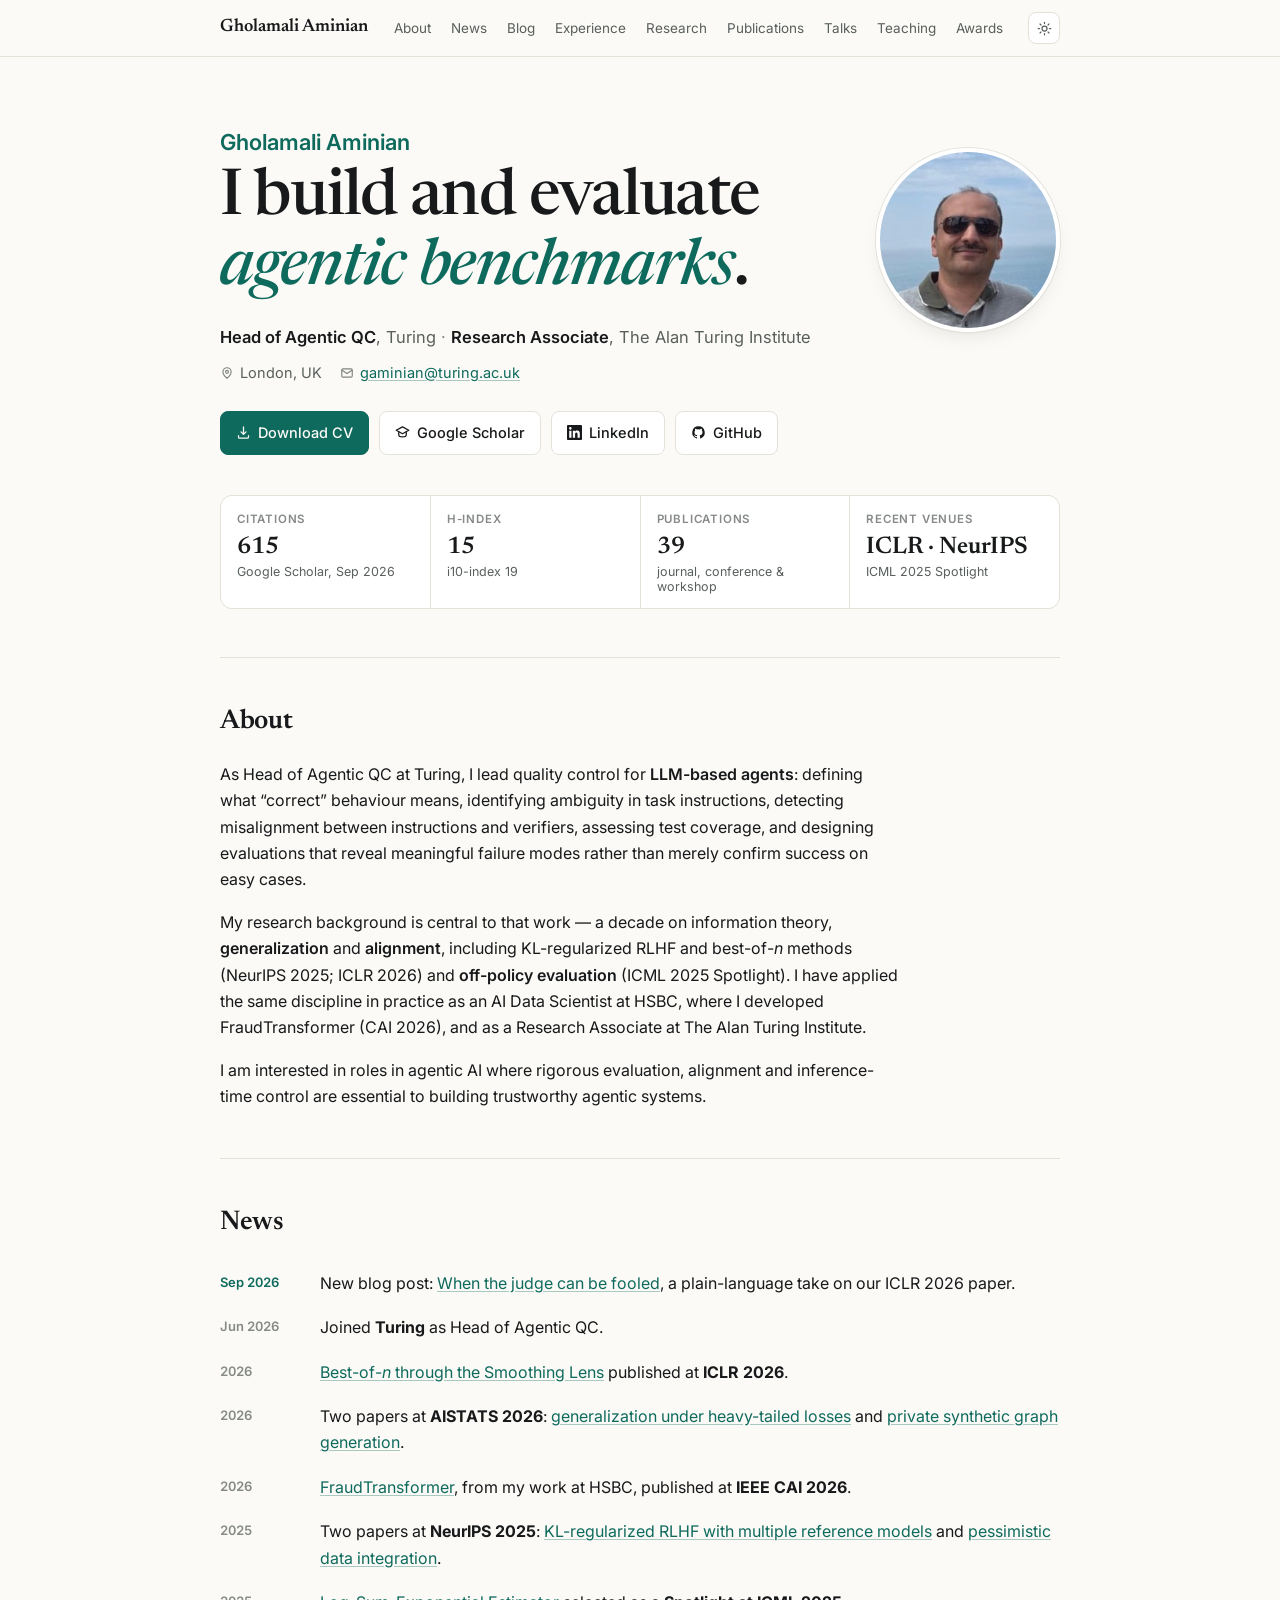
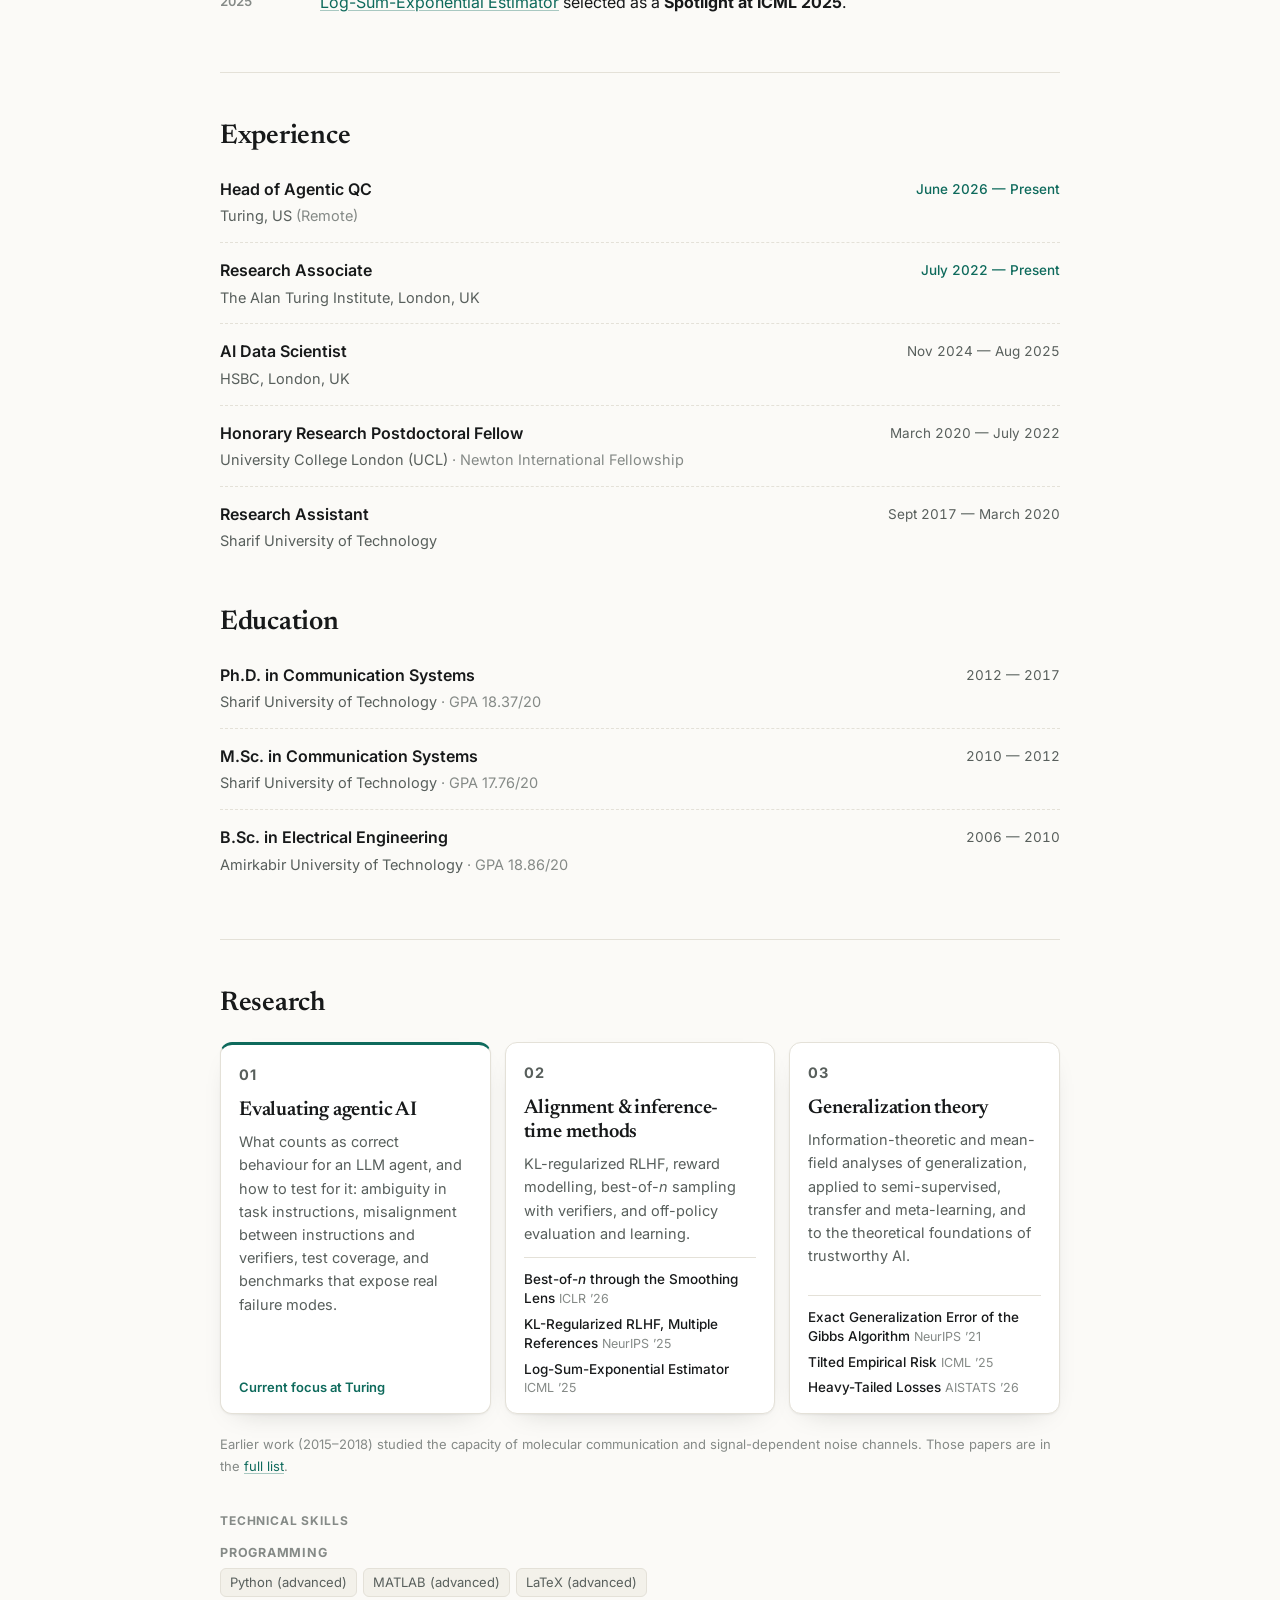
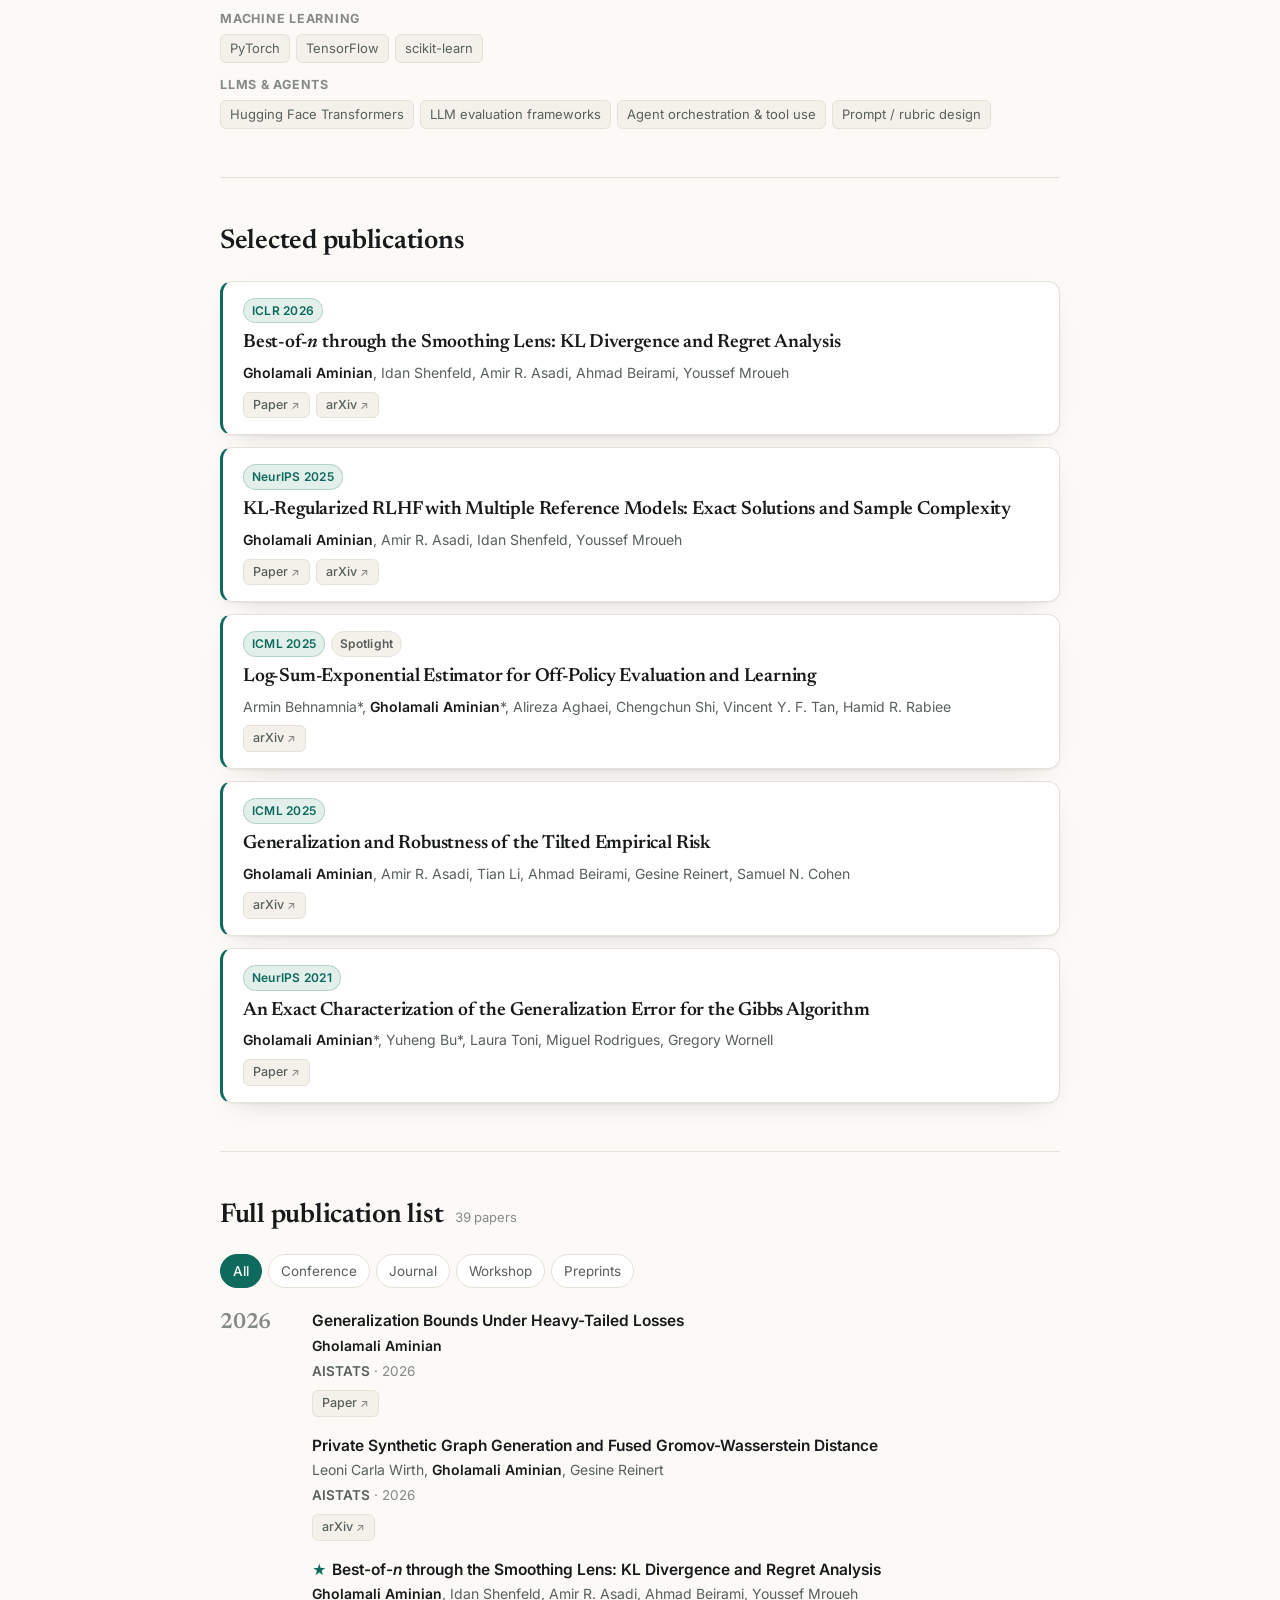
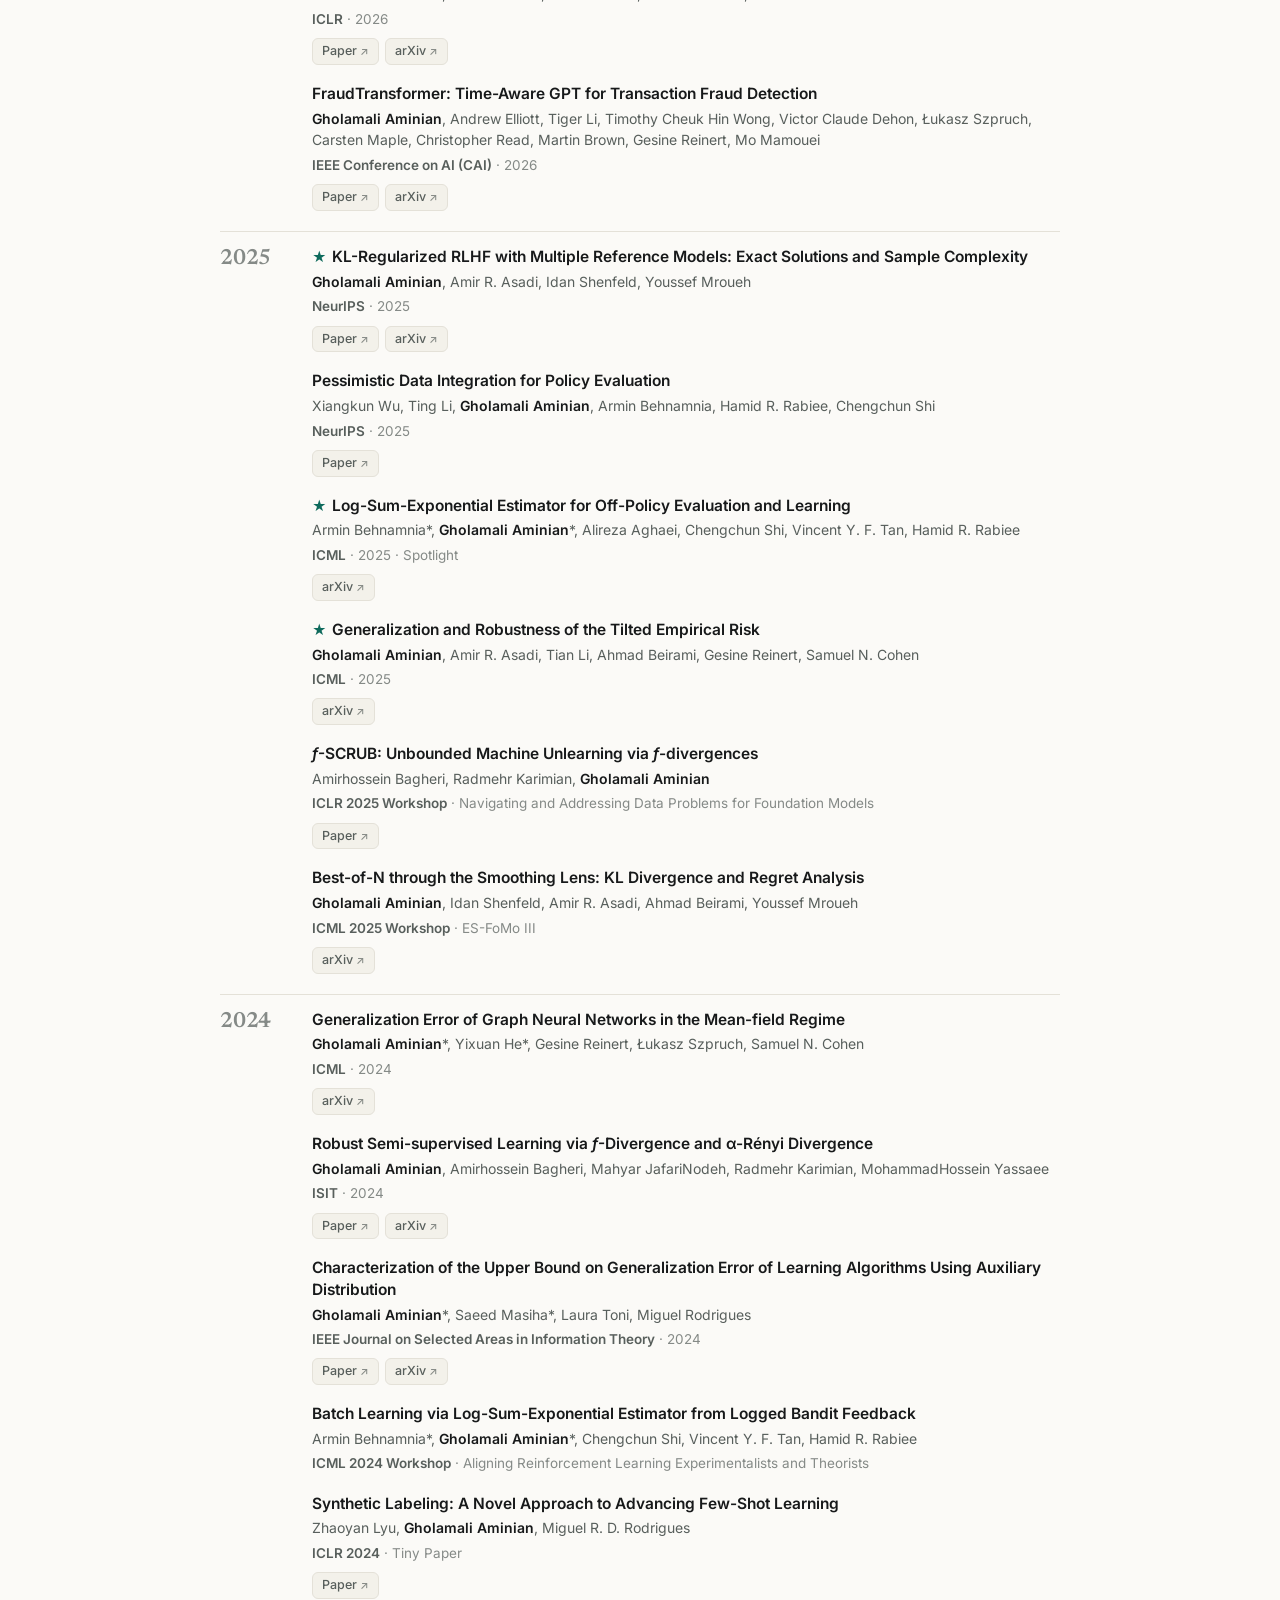
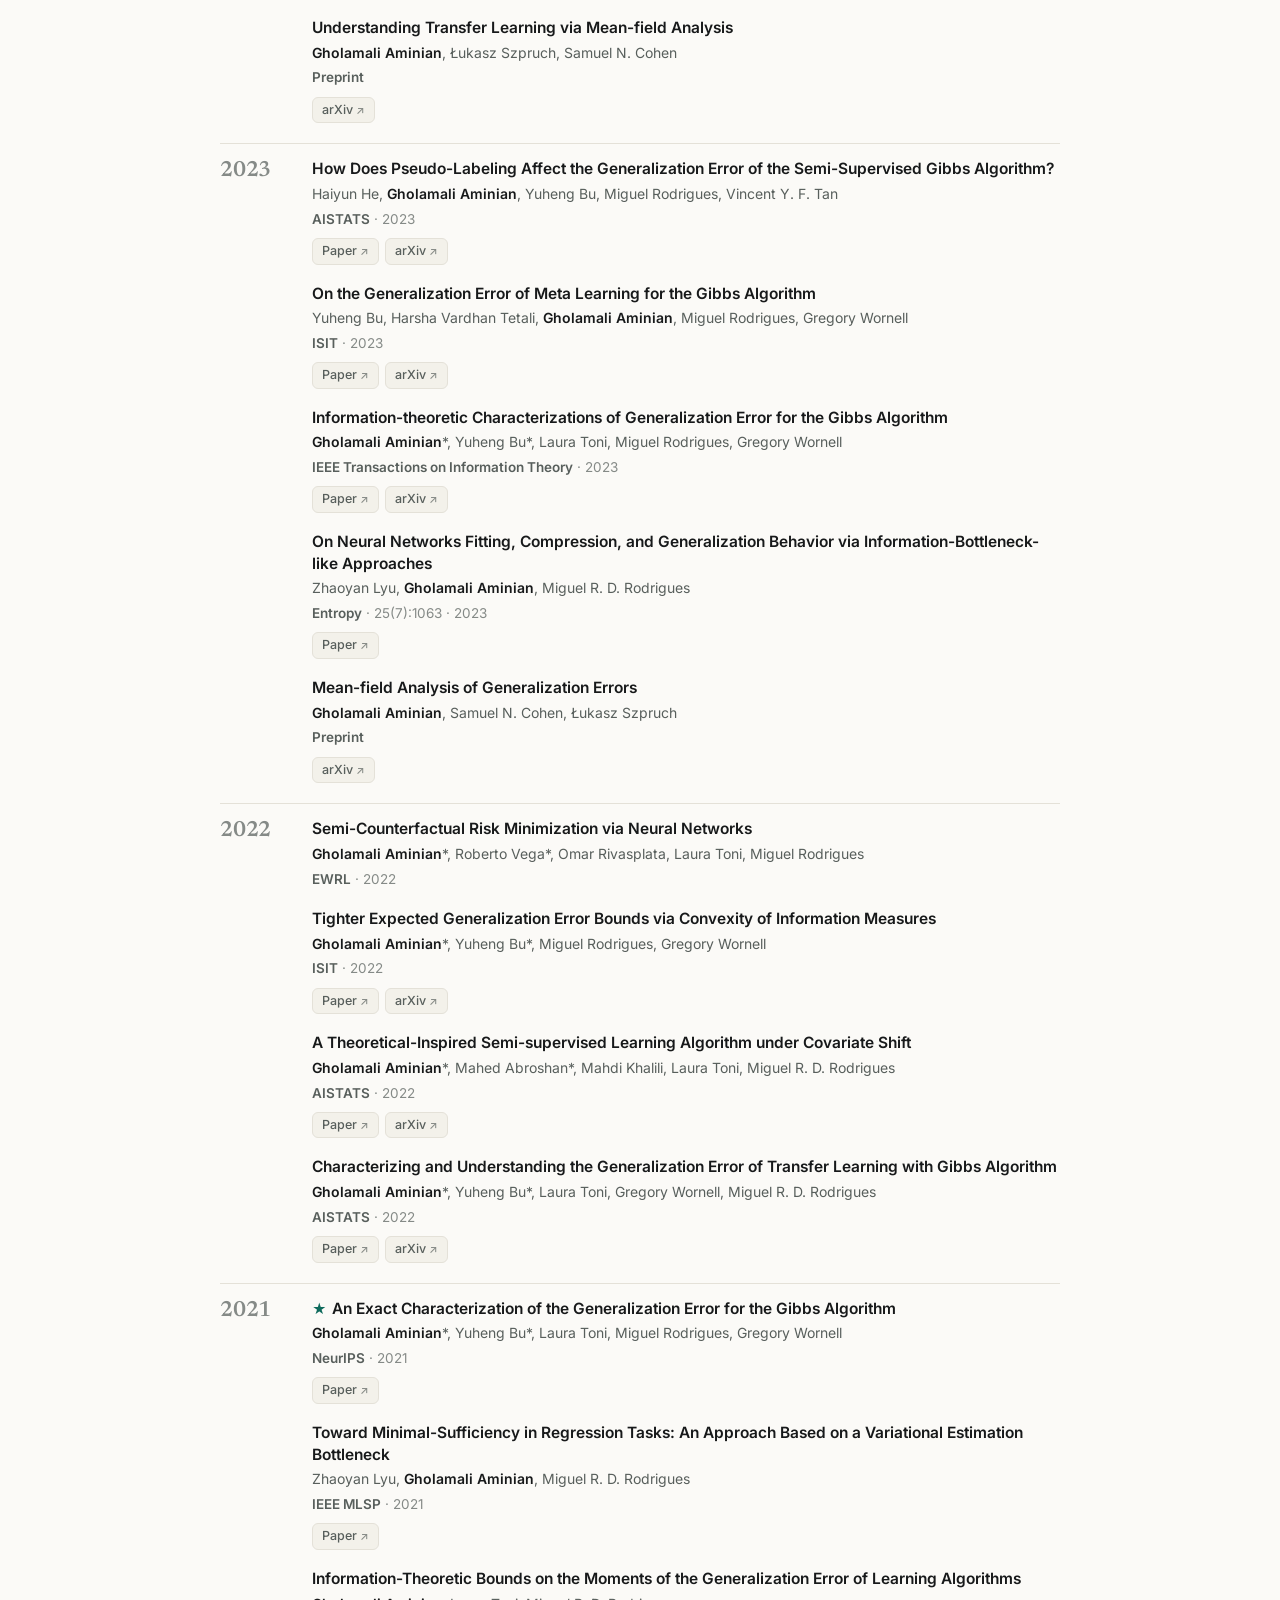
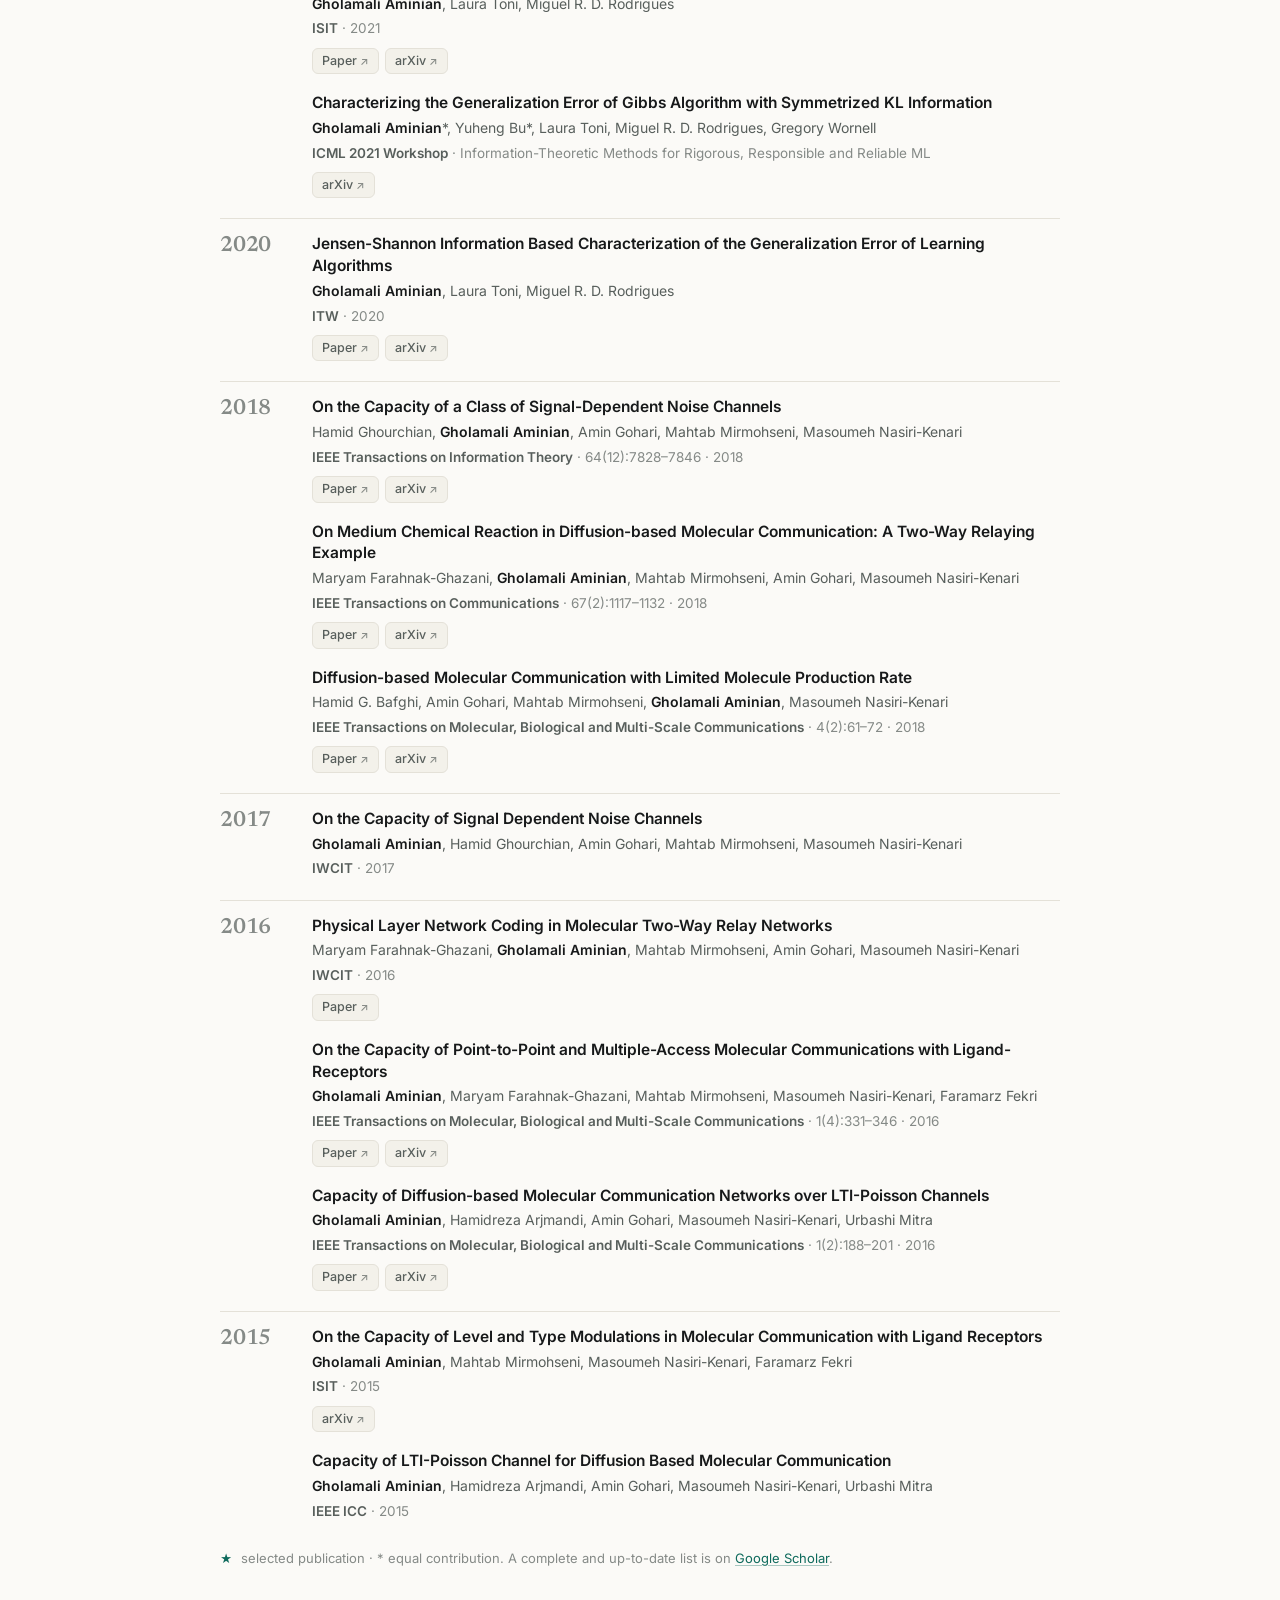
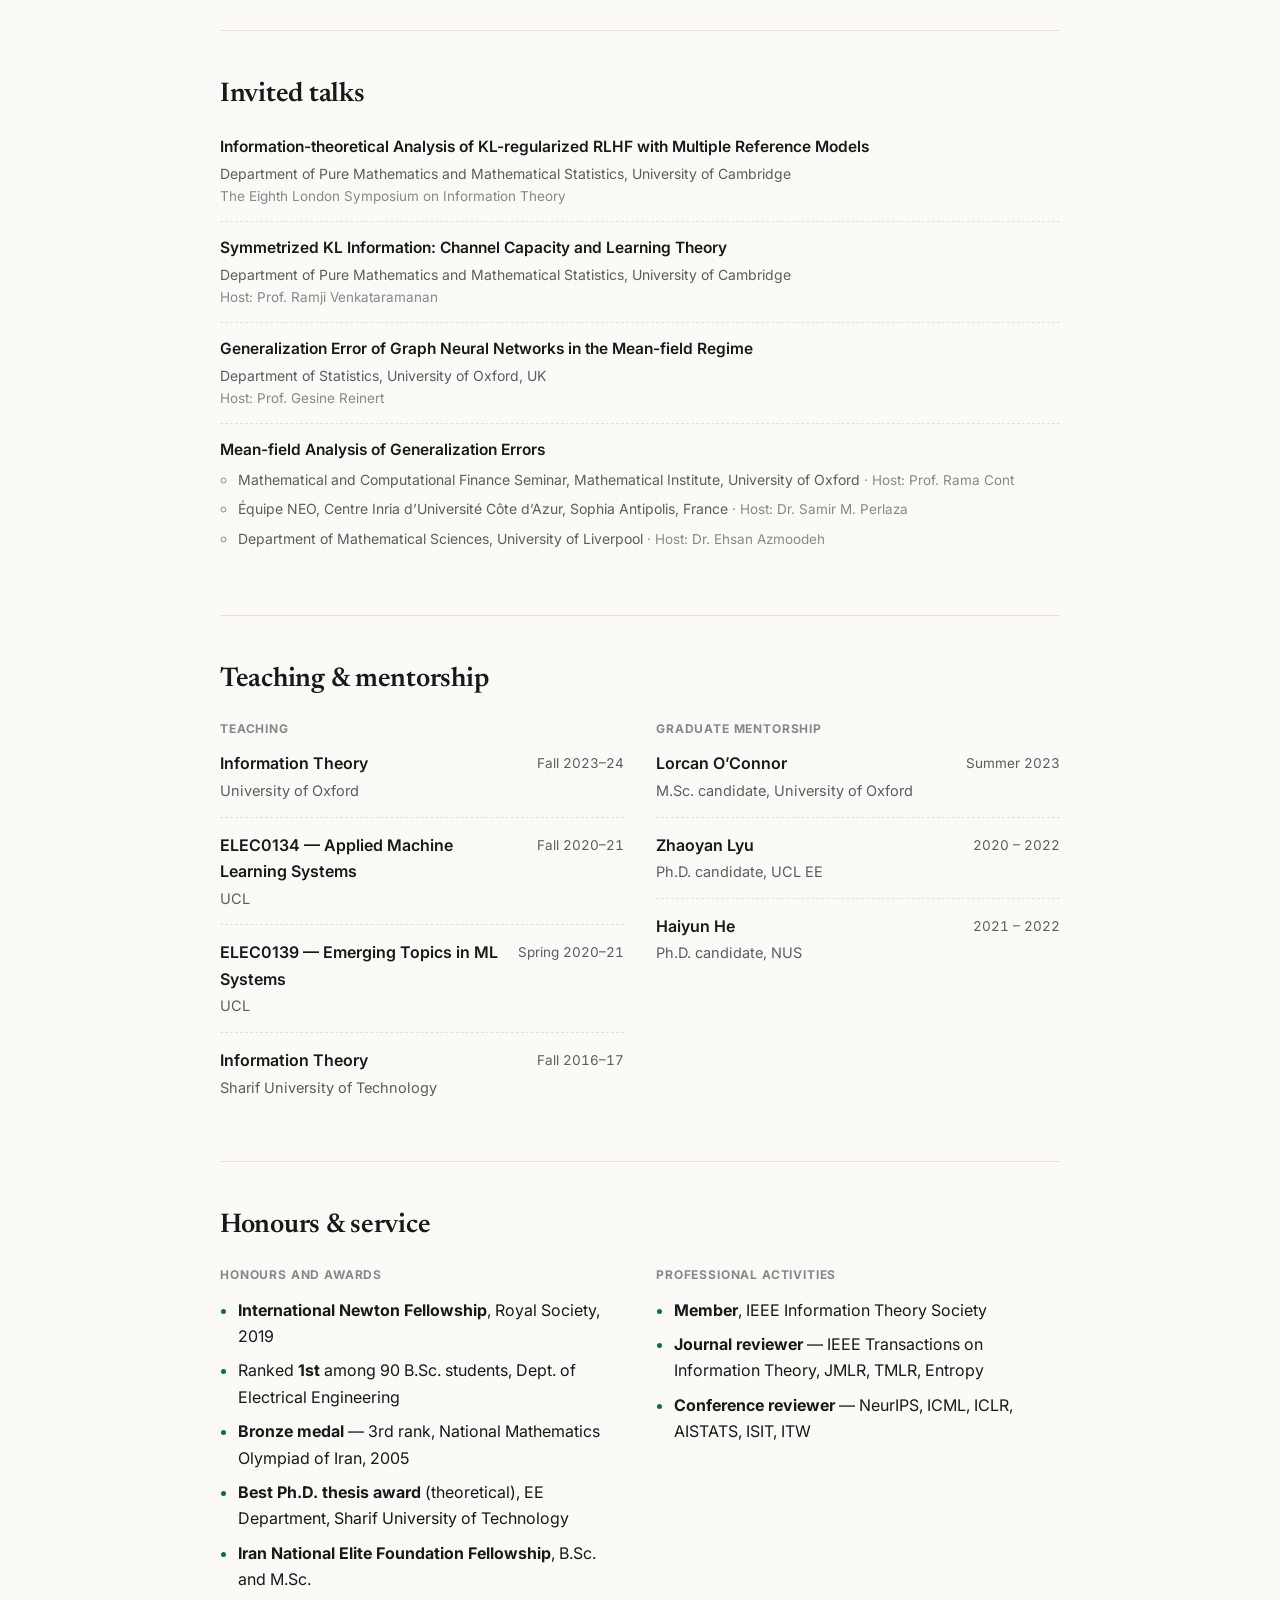
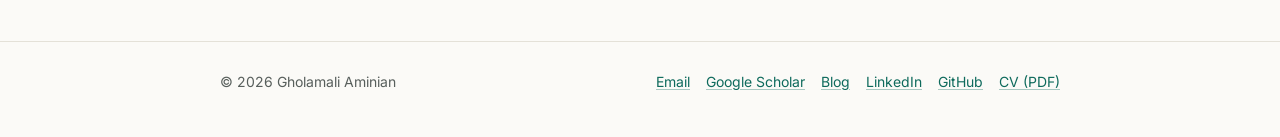
==== commit ebf8124e: "Add blog with first post on soft best-of-n" ====
--- a/index.html
+++ b/index.html
@@ -56,6 +56,7 @@
     <div class="nav-links">
       <a href="#about">About</a>
       <a href="#news">News</a>
+      <a href="blog/">Blog</a>
       <a href="#experience">Experience</a>
       <a href="#research">Research</a>
       <a href="#publications">Publications</a>
@@ -130,6 +131,7 @@
   <section id="news">
     <div class="sec-head"><h2>News</h2></div>
     <ul class="news">
+      <li><span class="news-when">Sep 2026</span><p>New blog post: <a href="blog/soft-best-of-n.html">When the judge can be fooled</a>, a plain-language take on our ICLR 2026 paper.</p></li>
       <li><span class="news-when">Jun 2026</span><p>Joined <strong>Turing</strong> as Head of Agentic QC.</p></li>
       <li><span class="news-when">2026</span><p><a href="https://proceedings.iclr.cc/paper_files/paper/2026/hash/abb7833fc3f38e785e3f9777c74610e5-Abstract-Conference.html">Best-of-<em>n</em> through the Smoothing Lens</a> published at <strong>ICLR 2026</strong>.</p></li>
       <li><span class="news-when">2026</span><p>Two papers at <strong>AISTATS 2026</strong>: <a href="https://openreview.net/forum?id=5HbgyFDDDt">generalization under heavy-tailed losses</a> and <a href="https://arxiv.org/abs/2502.11778">private synthetic graph generation</a>.</p></li>
@@ -482,6 +484,7 @@
     <div class="footer-links">
       <a href="mailto:gaminian@turing.ac.uk">Email</a>
       <a href="https://scholar.google.com/citations?user=UNNnTjsAAAAJ&amp;hl=en" rel="noopener">Google Scholar</a>
+      <a href="blog/">Blog</a>
       <a href="https://www.linkedin.com/in/gholamali-aminian-819a2539/" rel="noopener">LinkedIn</a>
       <a href="https://github.com/gholamaliaminian" rel="noopener">GitHub</a>
       <a href="assets/Aminian_CV.pdf">CV (PDF)</a>
--- a/style.css
+++ b/style.css
@@ -85,7 +85,7 @@
   font-size: 13.5px; color: var(--muted); text-decoration: none;
 }
 .nav-links a:hover { color: var(--text); background: var(--bg-soft); }
-.nav-links a[aria-current="true"] { color: var(--accent); background: var(--accent-soft); }
+.nav-links a[aria-current] { color: var(--accent); background: var(--accent-soft); }
 .theme-btn {
   flex: none; order: 3; width: 32px; height: 32px; display: grid; place-items: center;
   border: 1px solid var(--line); border-radius: 8px; background: var(--surface);
@@ -304,6 +304,71 @@
 .tags { display: flex; flex-wrap: wrap; gap: 6px; }
 .tag { font-size: 13px; padding: 3px 9px; border-radius: 6px; background: var(--bg-soft); border: 1px solid var(--line); color: var(--muted); }
 
+/* ---------- blog ---------- */
+.post { max-width: 720px; padding-top: 44px; padding-bottom: 56px; }
+.post-back { margin: 0 0 26px; font-size: 14px; }
+.post-back a { text-decoration: none; }
+.post-back-end { margin: 44px 0 0; }
+.post-head { margin-bottom: 30px; }
+.post-head h1 { font-size: clamp(32px, 5.6vw, 44px); line-height: 1.12; letter-spacing: -.02em; margin: 6px 0 14px; text-wrap: balance; }
+.post-meta { margin: 0; font-size: 13.5px; color: var(--faint); font-variant-numeric: tabular-nums; }
+.post-dek { margin: 0; font-size: 18.5px; line-height: 1.55; color: var(--muted); }
+
+.post-body { font-size: 17.5px; line-height: 1.75; }
+.post-body > p, .post-body > ul, .post-body > ol { margin: 0 0 20px; }
+.post-body h2 { font-size: 25px; margin: 40px 0 12px; }
+.post-body ul, .post-body ol { padding-left: 1.3em; }
+.post-body li { margin-bottom: 8px; }
+.post-body li::marker { color: var(--accent); font-weight: 600; }
+.post-body strong { font-weight: 600; }
+
+.post-fig { margin: 30px 0; padding: 20px; background: var(--surface); border: 1px solid var(--line); border-radius: var(--radius); }
+.post-fig svg, .post-fig img { display: block; width: 100%; height: auto; }
+
+.post-fig figcaption { margin-top: 14px; font-size: 14px; line-height: 1.55; color: var(--muted); }
+.fig-label text { font: 600 14px var(--sans); fill: var(--text); }
+.fig-label .fig-small { font-weight: 500; font-size: 12.5px; fill: var(--faint); }
+.fig-axis { stroke: var(--line); stroke-width: 1.5; }
+.bar { fill: color-mix(in srgb, var(--muted) 30%, var(--surface)); }
+.bar-warn { fill: #c2703d; }
+.bar-good { fill: var(--accent); }
+.fig-val text { font: 500 13px var(--sans); fill: var(--muted); }
+.fig-letter text { font: 700 15px var(--sans); fill: var(--text); }
+.fig-note text { font: 500 12px var(--sans); }
+.fig-pct text { font: 500 14px var(--sans); fill: var(--muted); font-variant-numeric: tabular-nums; }
+.post-fig .strong { font-weight: 700; fill: var(--text); }
+.post-fig .warn { fill: #b4602c; }
+.post-fig .good { fill: var(--accent); }
+:root[data-theme="dark"] .bar-warn { fill: #e0925c; }
+:root[data-theme="dark"] .post-fig .warn { fill: #eaa06c; }
+@media (prefers-color-scheme: dark) {
+  :root:not([data-theme="light"]) .bar-warn { fill: #e0925c; }
+  :root:not([data-theme="light"]) .post-fig .warn { fill: #eaa06c; }
+}
+
+@media (max-width: 540px) {
+  /* the SVG shrinks to fit, so enlarge its text to stay readable */
+  .post-fig { padding: 14px; margin-inline: -6px; }
+  .fig-label text { font-size: 17px; }
+  .fig-label .fig-small { font-size: 13.5px; }
+  .fig-val text { font-size: 16px; }
+  .fig-letter text { font-size: 18px; }
+  .fig-note text { font-size: 15px; }
+  .fig-pct text { font-size: 17px; }
+}
+.post-cite { margin-top: 40px; padding: 18px 20px; border-left: 3px solid var(--accent); background: var(--bg-soft); border-radius: 0 var(--radius) var(--radius) 0; font-size: 15px; line-height: 1.55; }
+.post-cite p { margin: 0; }
+.post-cite .title { font-family: var(--serif); font-size: 18px; font-weight: 600; margin: 0 0 4px; }
+.post-cite .venue { font-size: 13.5px; color: var(--faint); margin-top: 3px; }
+.post-cite .venue b { color: var(--muted); }
+
+.post-list { list-style: none; margin: 0; padding: 0; }
+.post-list li { padding: 22px 0; border-top: 1px solid var(--line); }
+.post-list h2 { font-size: 23px; margin: 6px 0 6px; line-height: 1.25; }
+.post-list h2 a { color: var(--text); text-decoration: none; }
+.post-list h2 a:hover { color: var(--accent); }
+.post-list li > p:last-child { margin: 0; color: var(--muted); }
+
 /* ---------- footer ---------- */
 footer { border-top: 1px solid var(--line); padding: 28px 0 44px; color: var(--muted); font-size: 14px; }
 .footer-inner { display: flex; flex-wrap: wrap; gap: 12px 24px; align-items: center; justify-content: space-between; }
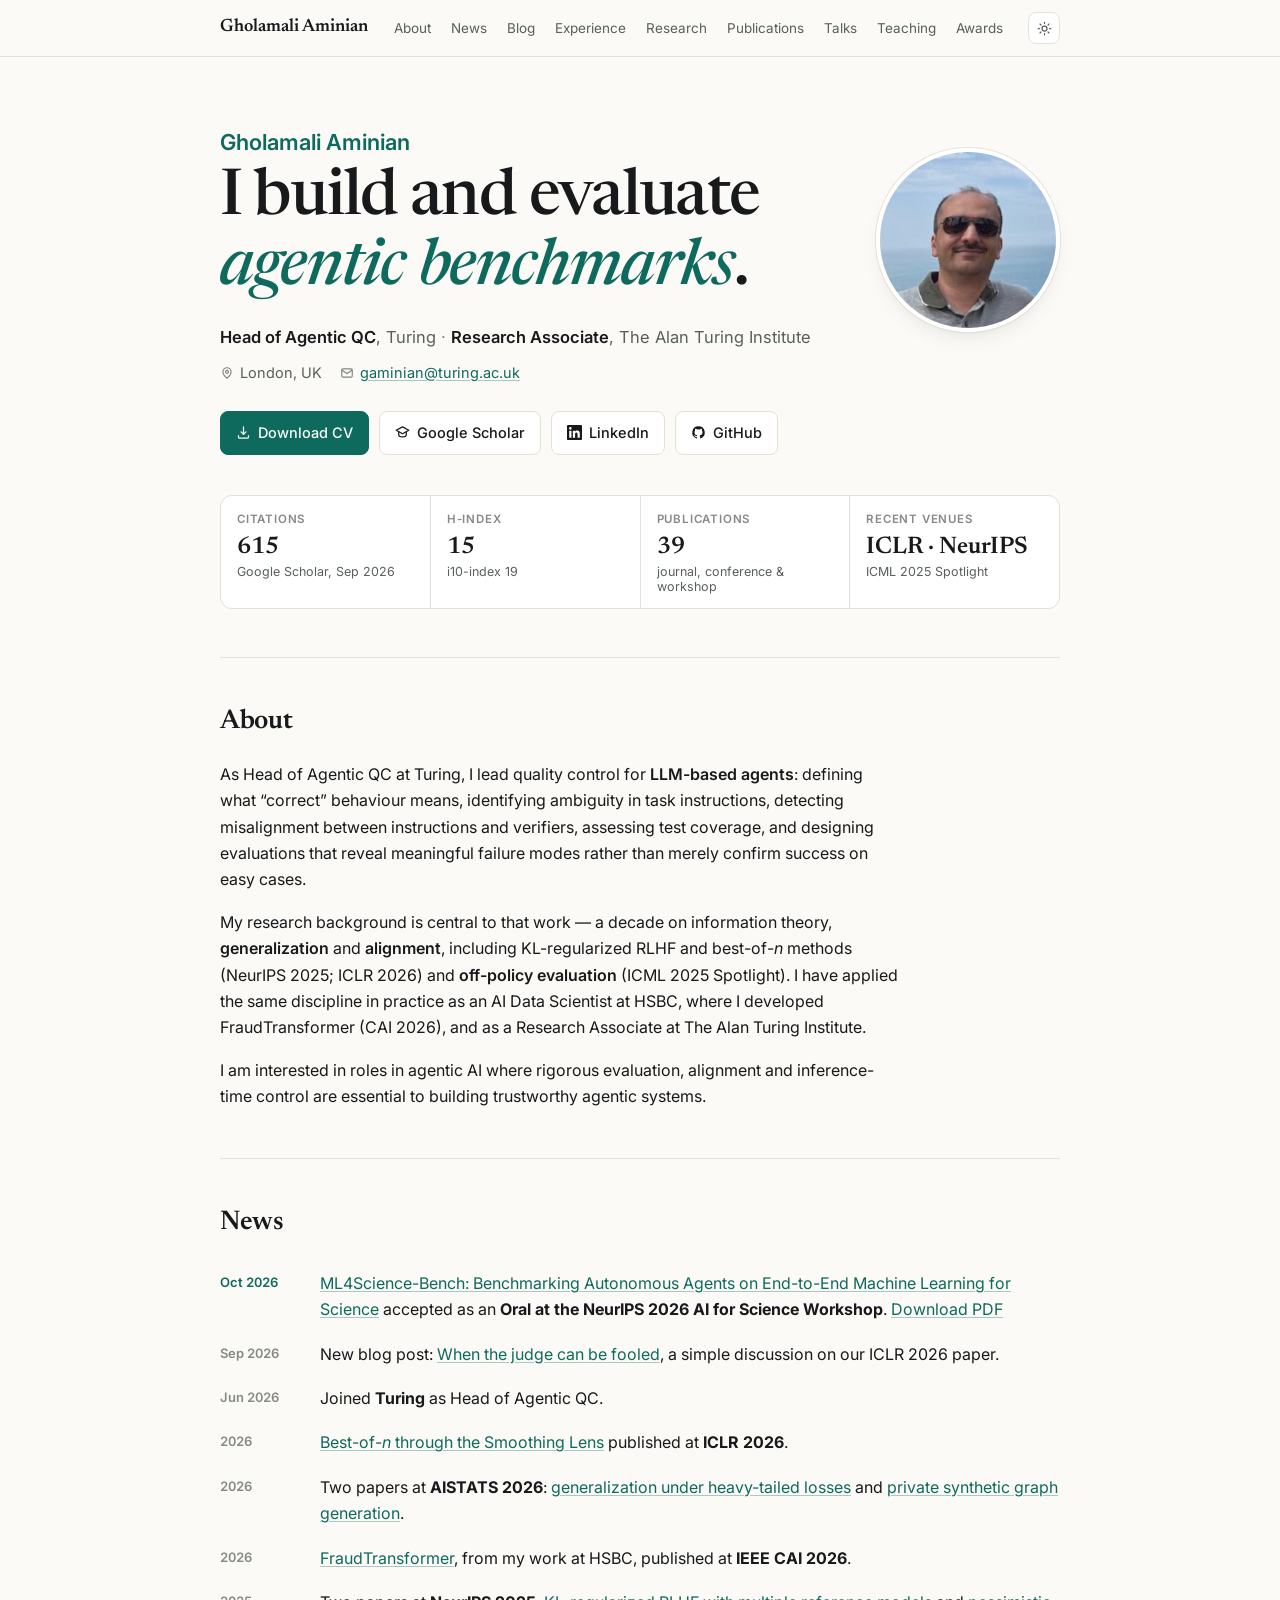
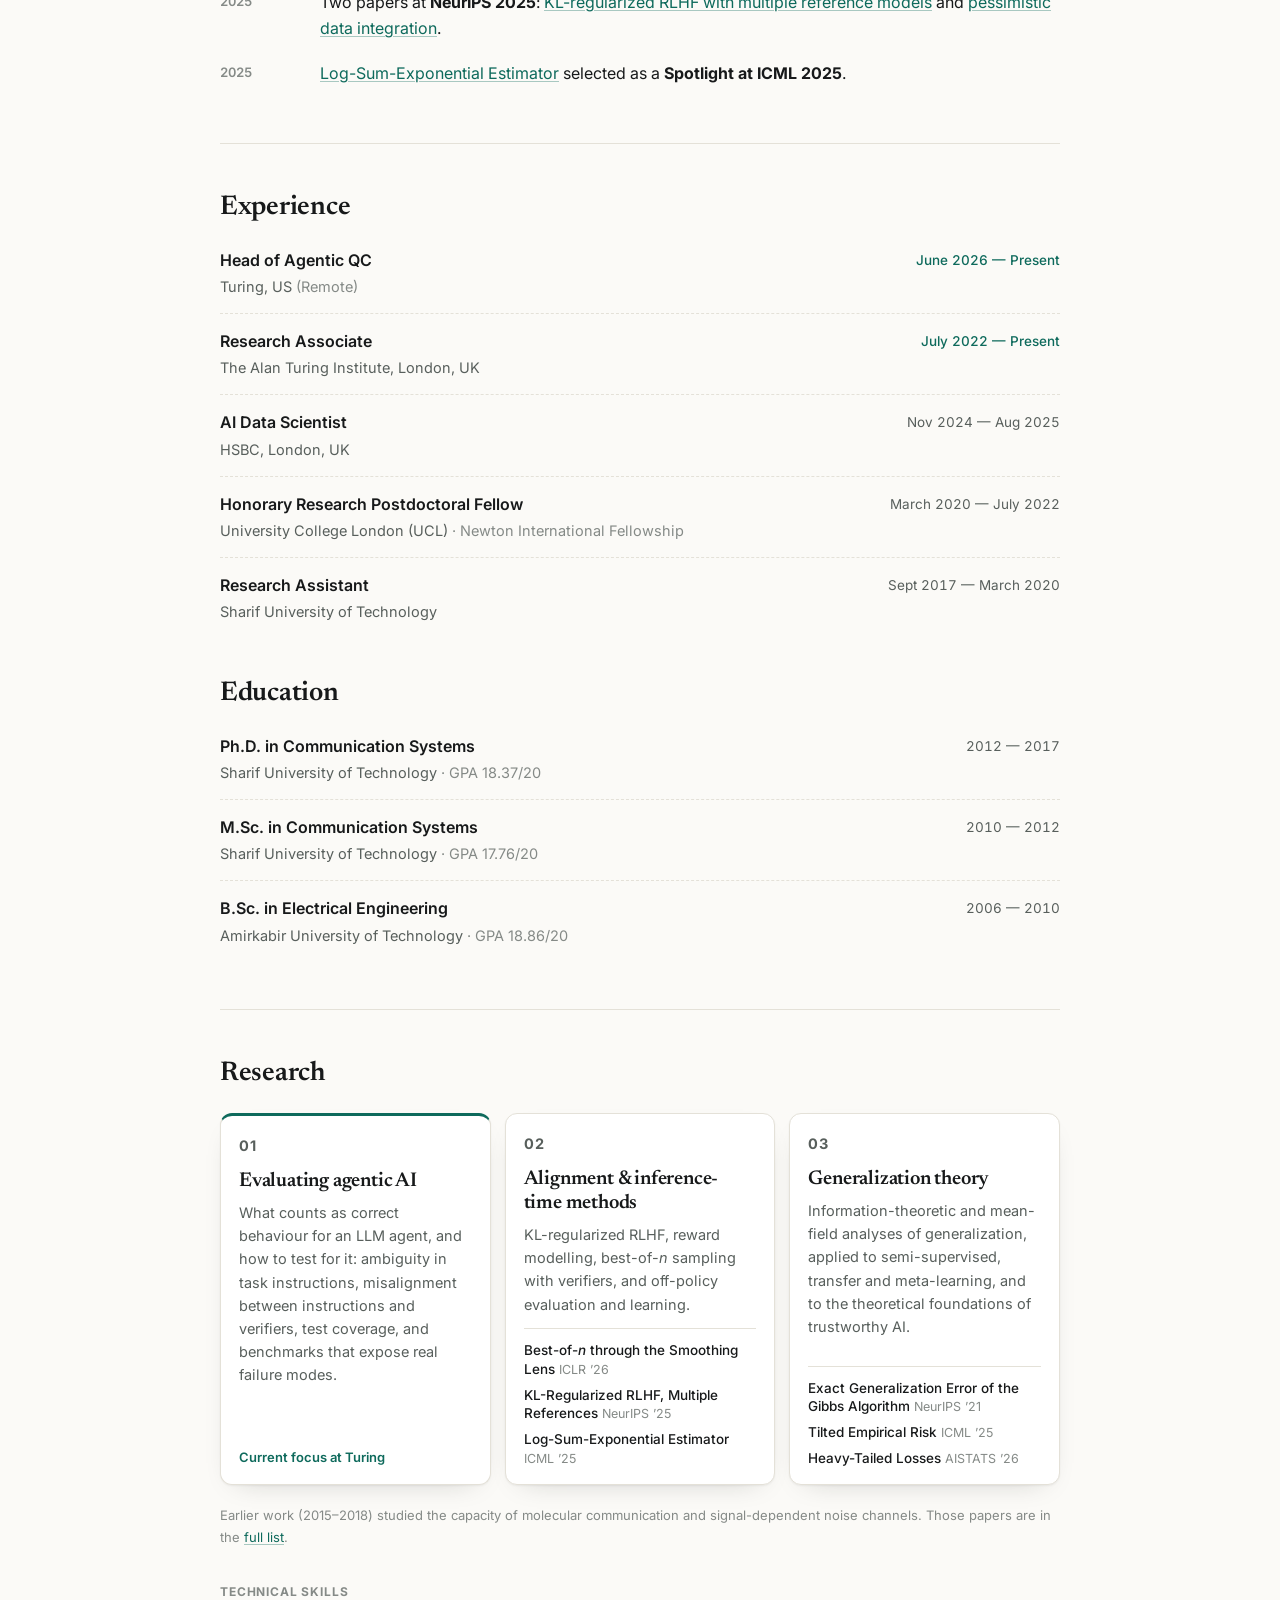
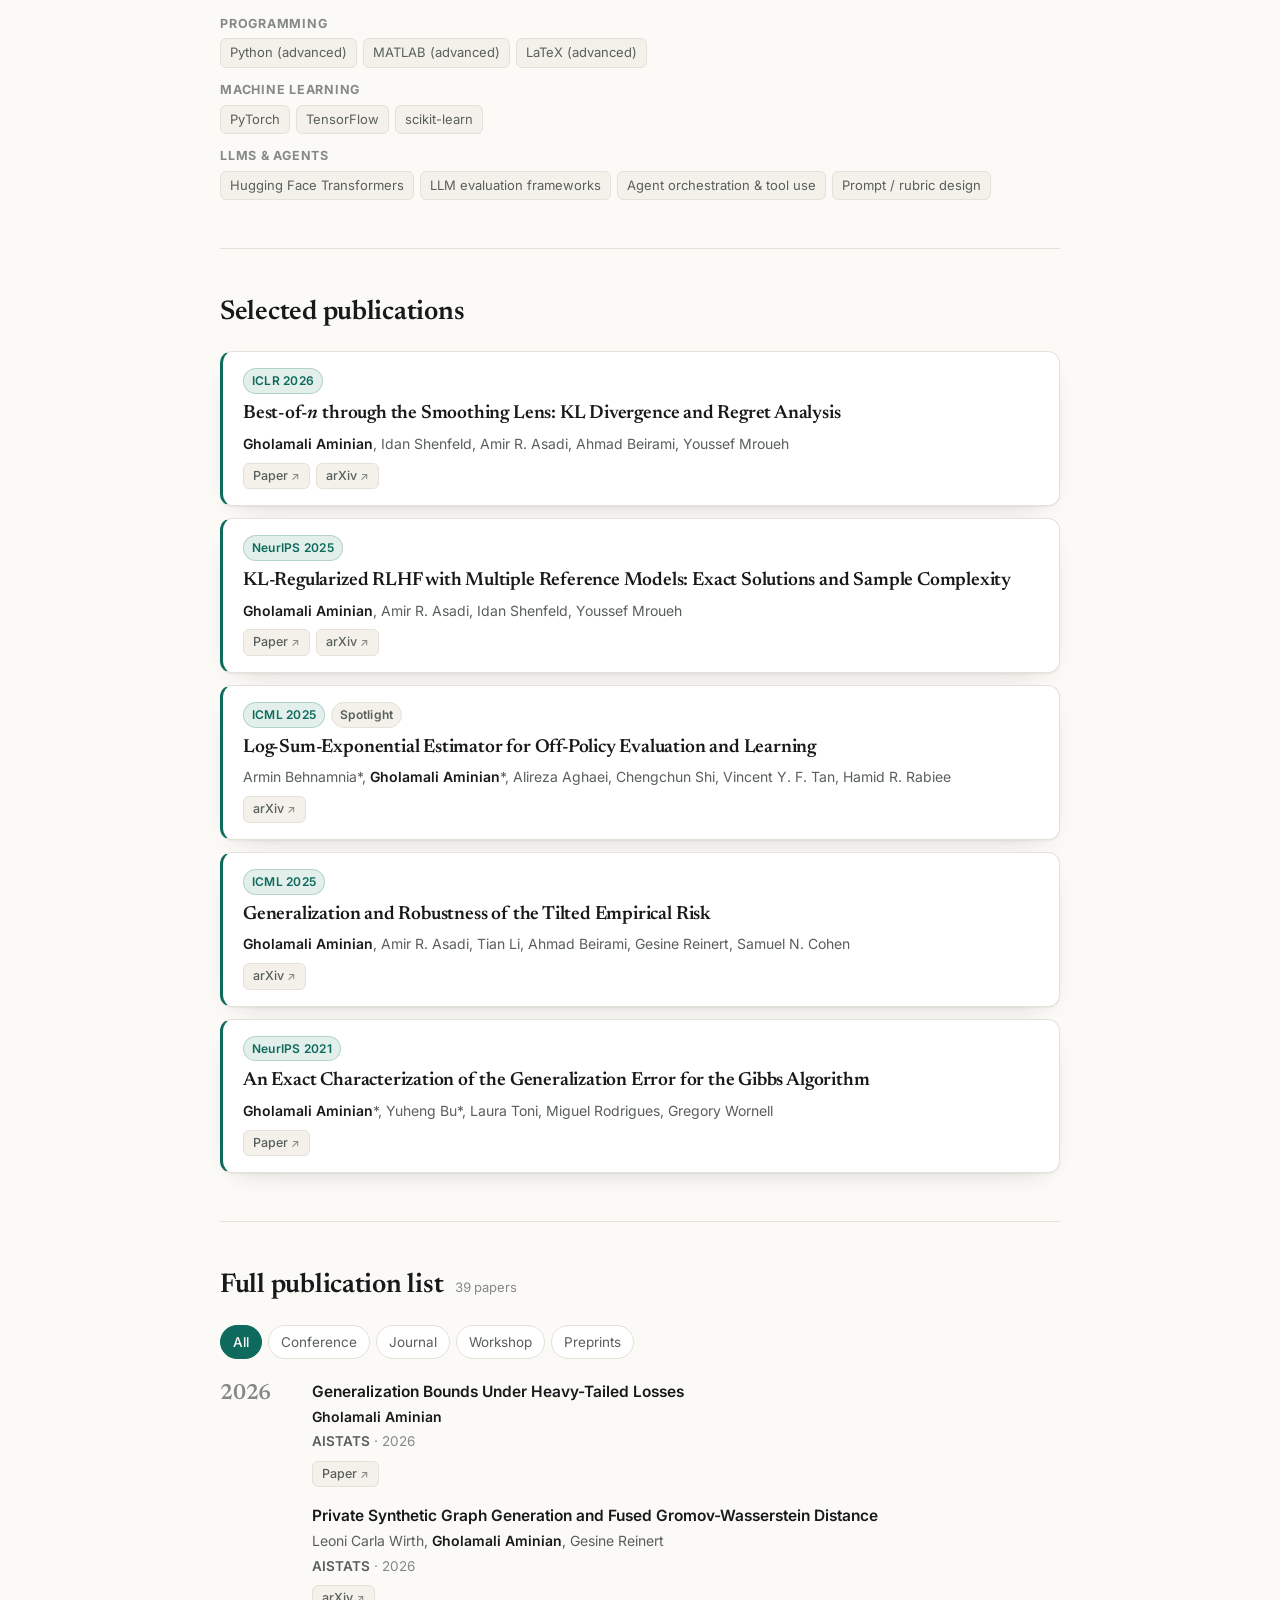
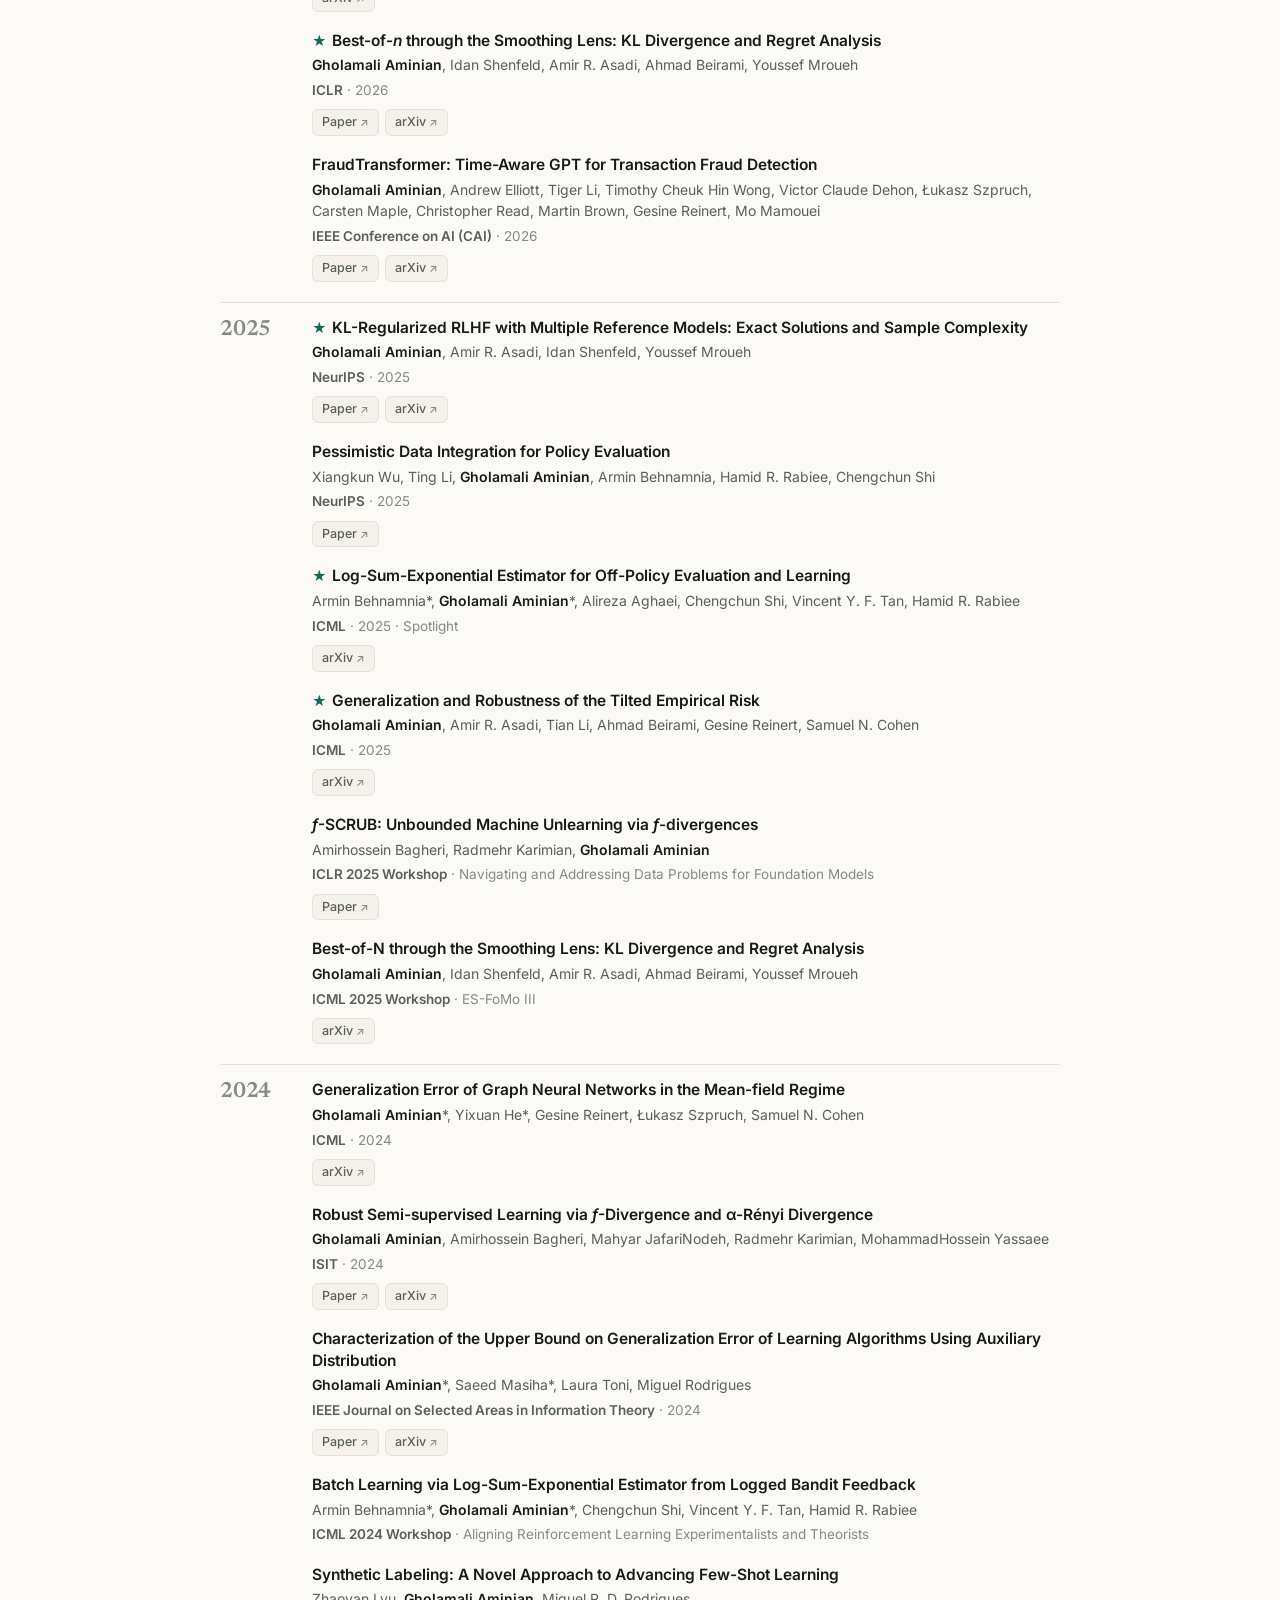
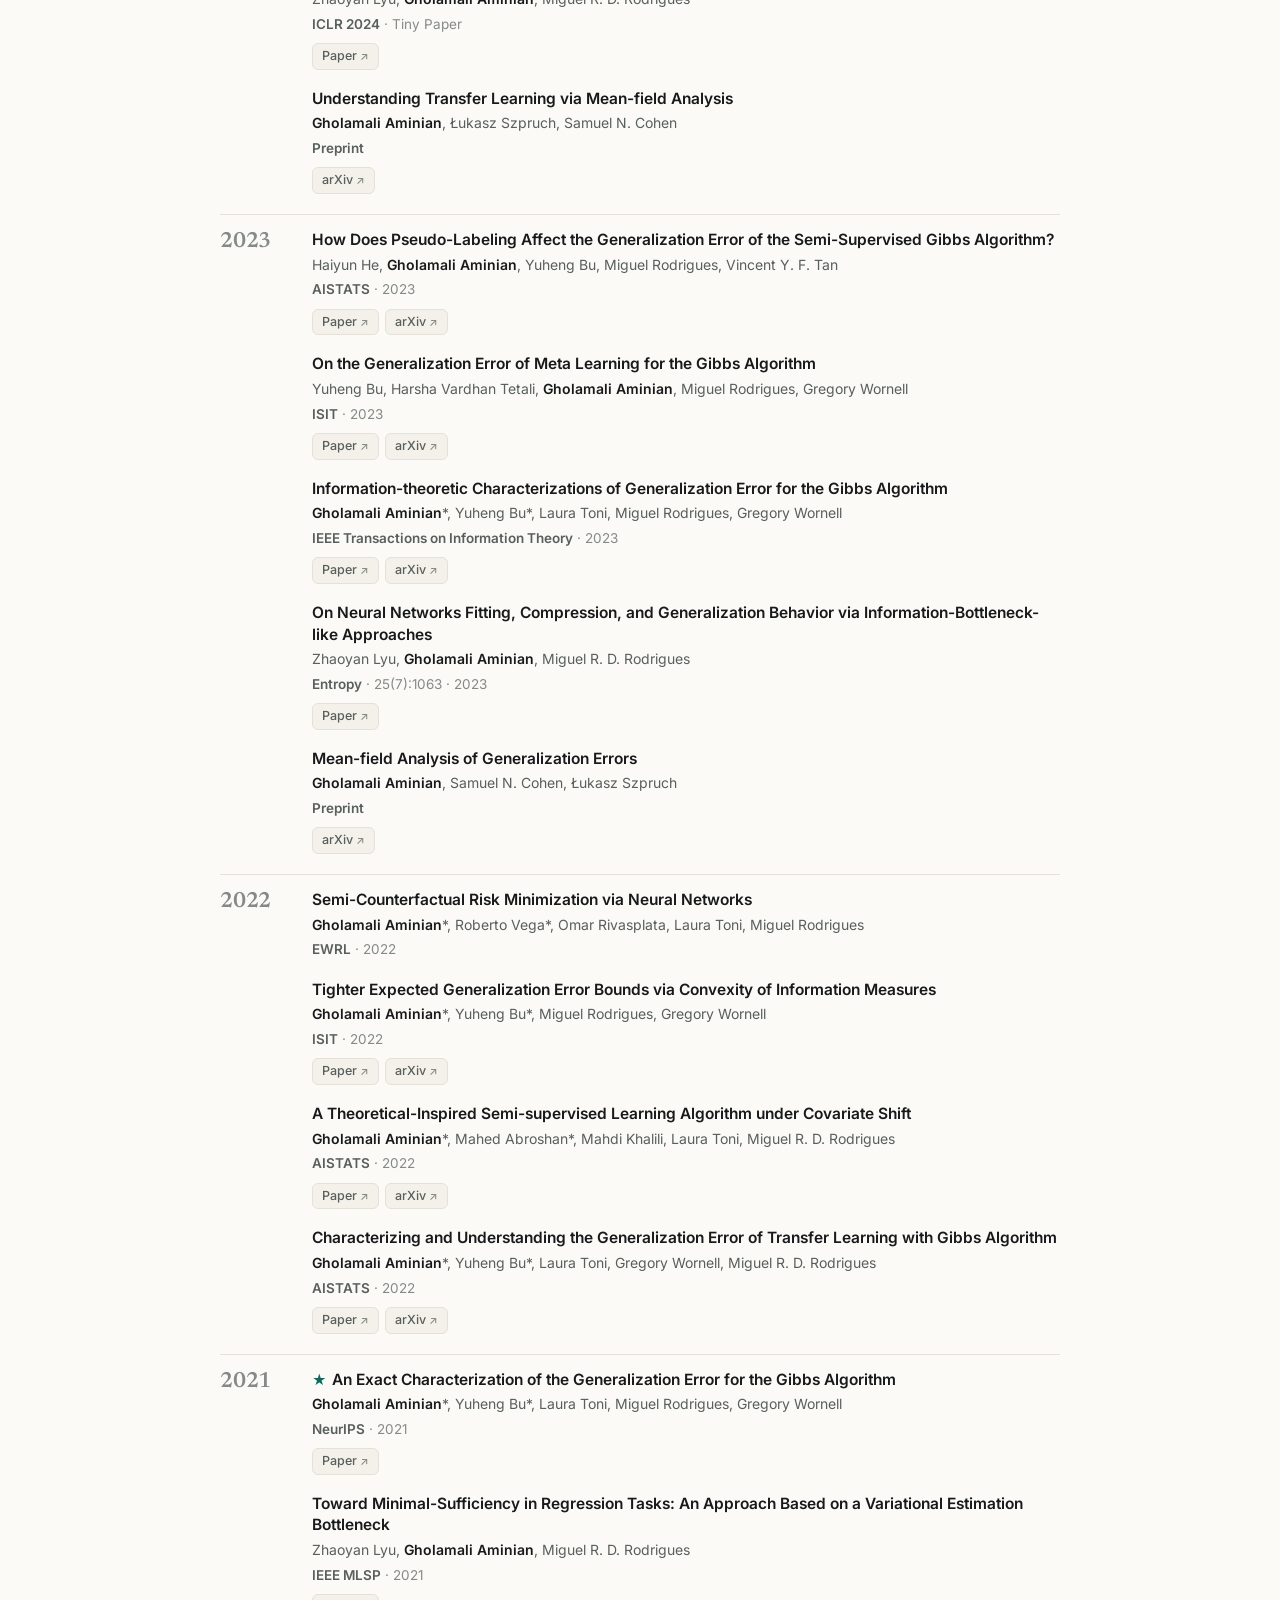
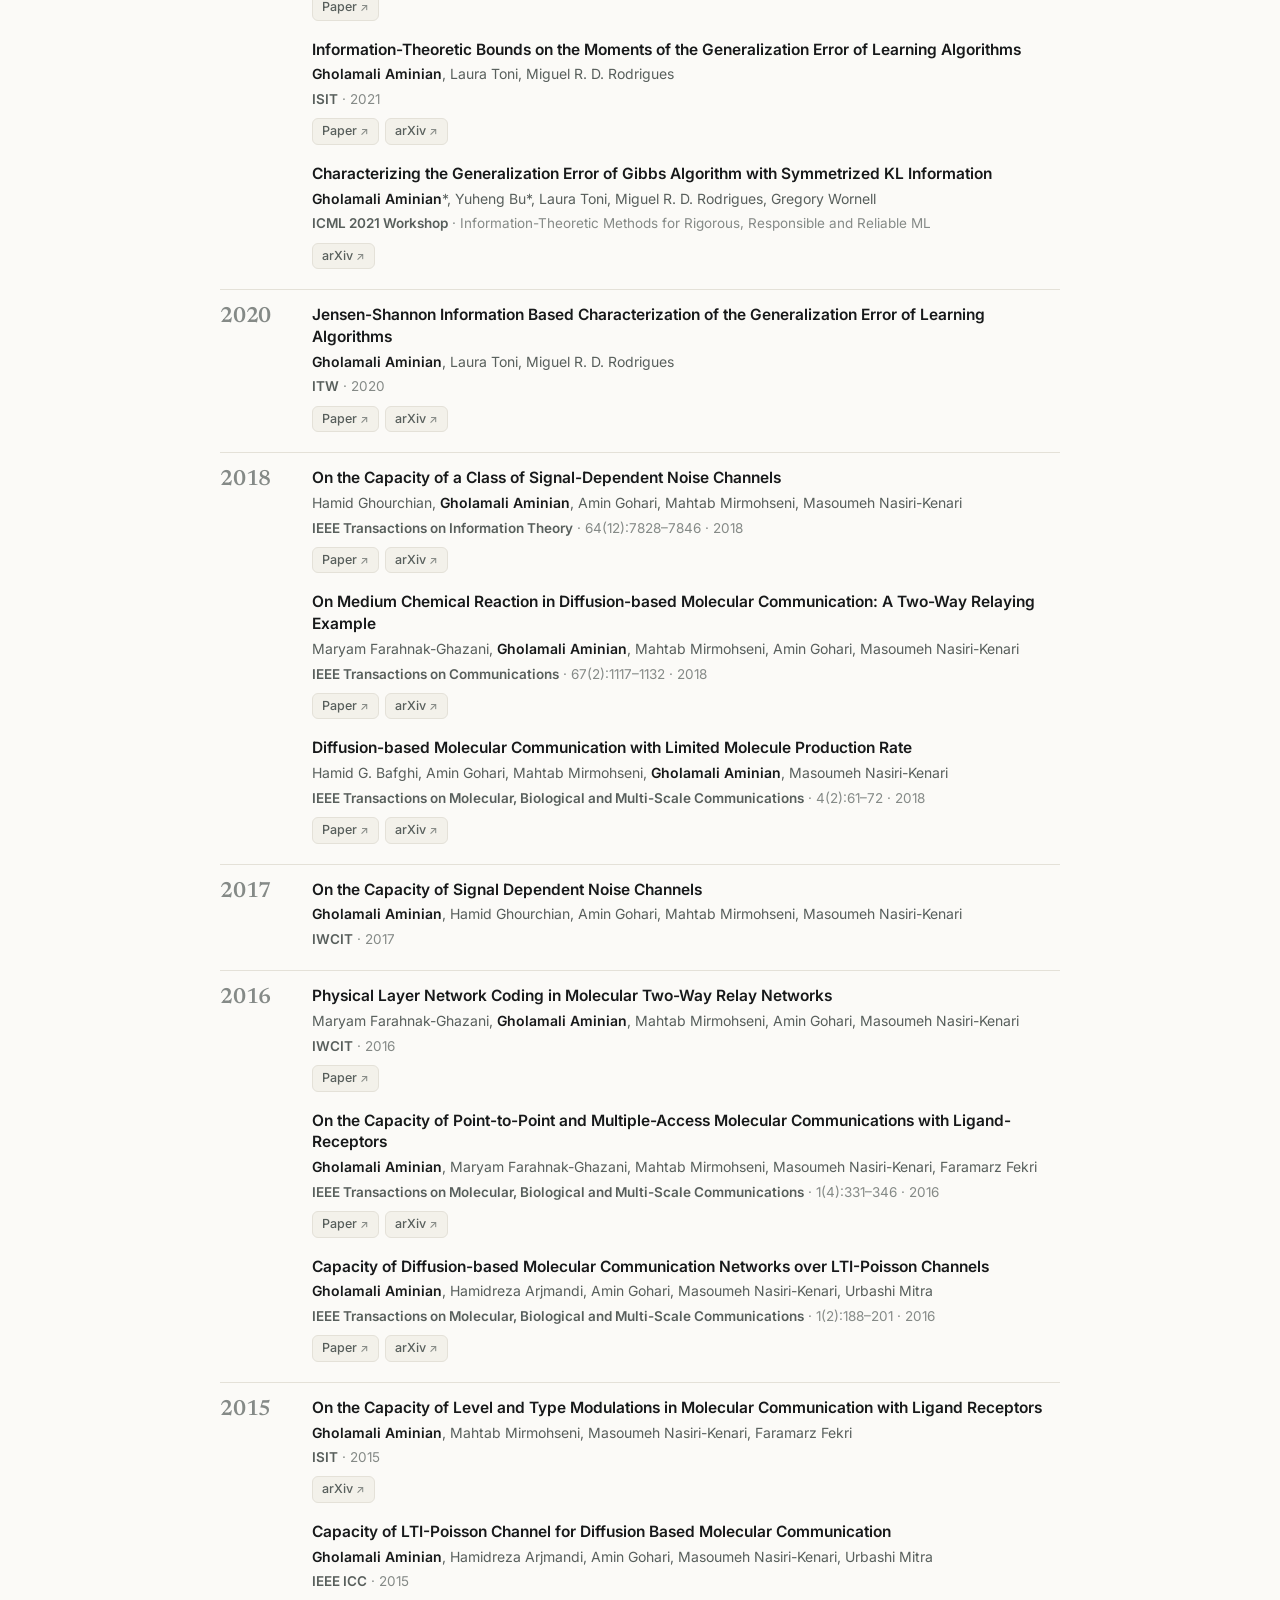
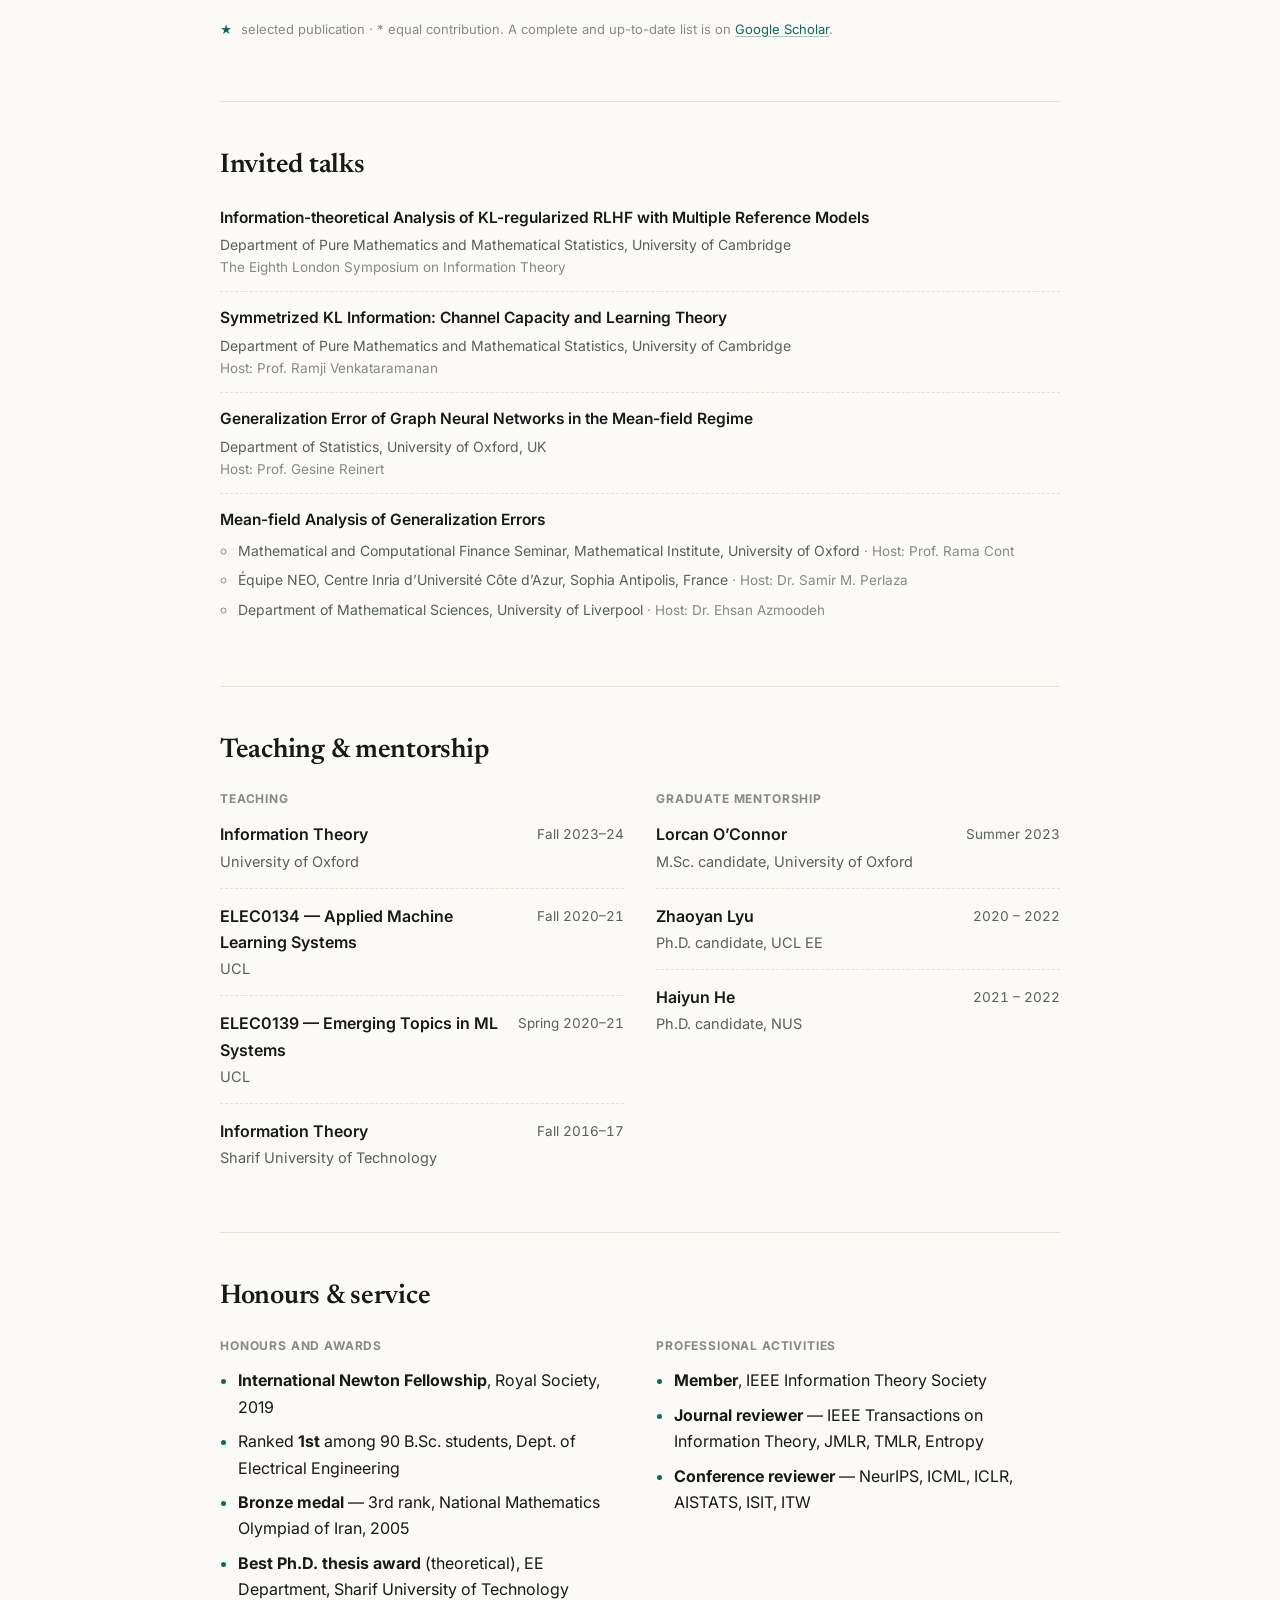
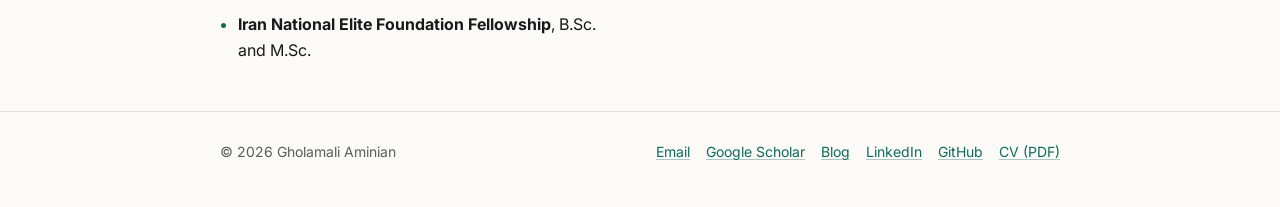
==== commit ca4c31e9: "update" ====
--- a/index.html
+++ b/index.html
@@ -131,7 +131,8 @@
   <section id="news">
     <div class="sec-head"><h2>News</h2></div>
     <ul class="news">
-      <li><span class="news-when">Sep 2026</span><p>New blog post: <a href="blog/soft-best-of-n.html">When the judge can be fooled</a>, a plain-language take on our ICLR 2026 paper.</p></li>
+      <li><span class="news-when">Oct 2026</span><p><a href="assets/ML4Science_Benchmark.pdf">ML4Science-Bench: Benchmarking Autonomous Agents on End-to-End Machine Learning for Science</a> accepted as an <strong>Oral at the NeurIPS 2026 AI for Science Workshop</strong>. <a href="assets/ML4Science_Benchmark.pdf" download>Download PDF</a></p></li>
+      <li><span class="news-when">Sep 2026</span><p>New blog post: <a href="blog/soft-best-of-n.html">When the judge can be fooled</a>, a simple discussion on our ICLR 2026 paper.</p></li>
       <li><span class="news-when">Jun 2026</span><p>Joined <strong>Turing</strong> as Head of Agentic QC.</p></li>
       <li><span class="news-when">2026</span><p><a href="https://proceedings.iclr.cc/paper_files/paper/2026/hash/abb7833fc3f38e785e3f9777c74610e5-Abstract-Conference.html">Best-of-<em>n</em> through the Smoothing Lens</a> published at <strong>ICLR 2026</strong>.</p></li>
       <li><span class="news-when">2026</span><p>Two papers at <strong>AISTATS 2026</strong>: <a href="https://openreview.net/forum?id=5HbgyFDDDt">generalization under heavy-tailed losses</a> and <a href="https://arxiv.org/abs/2502.11778">private synthetic graph generation</a>.</p></li>
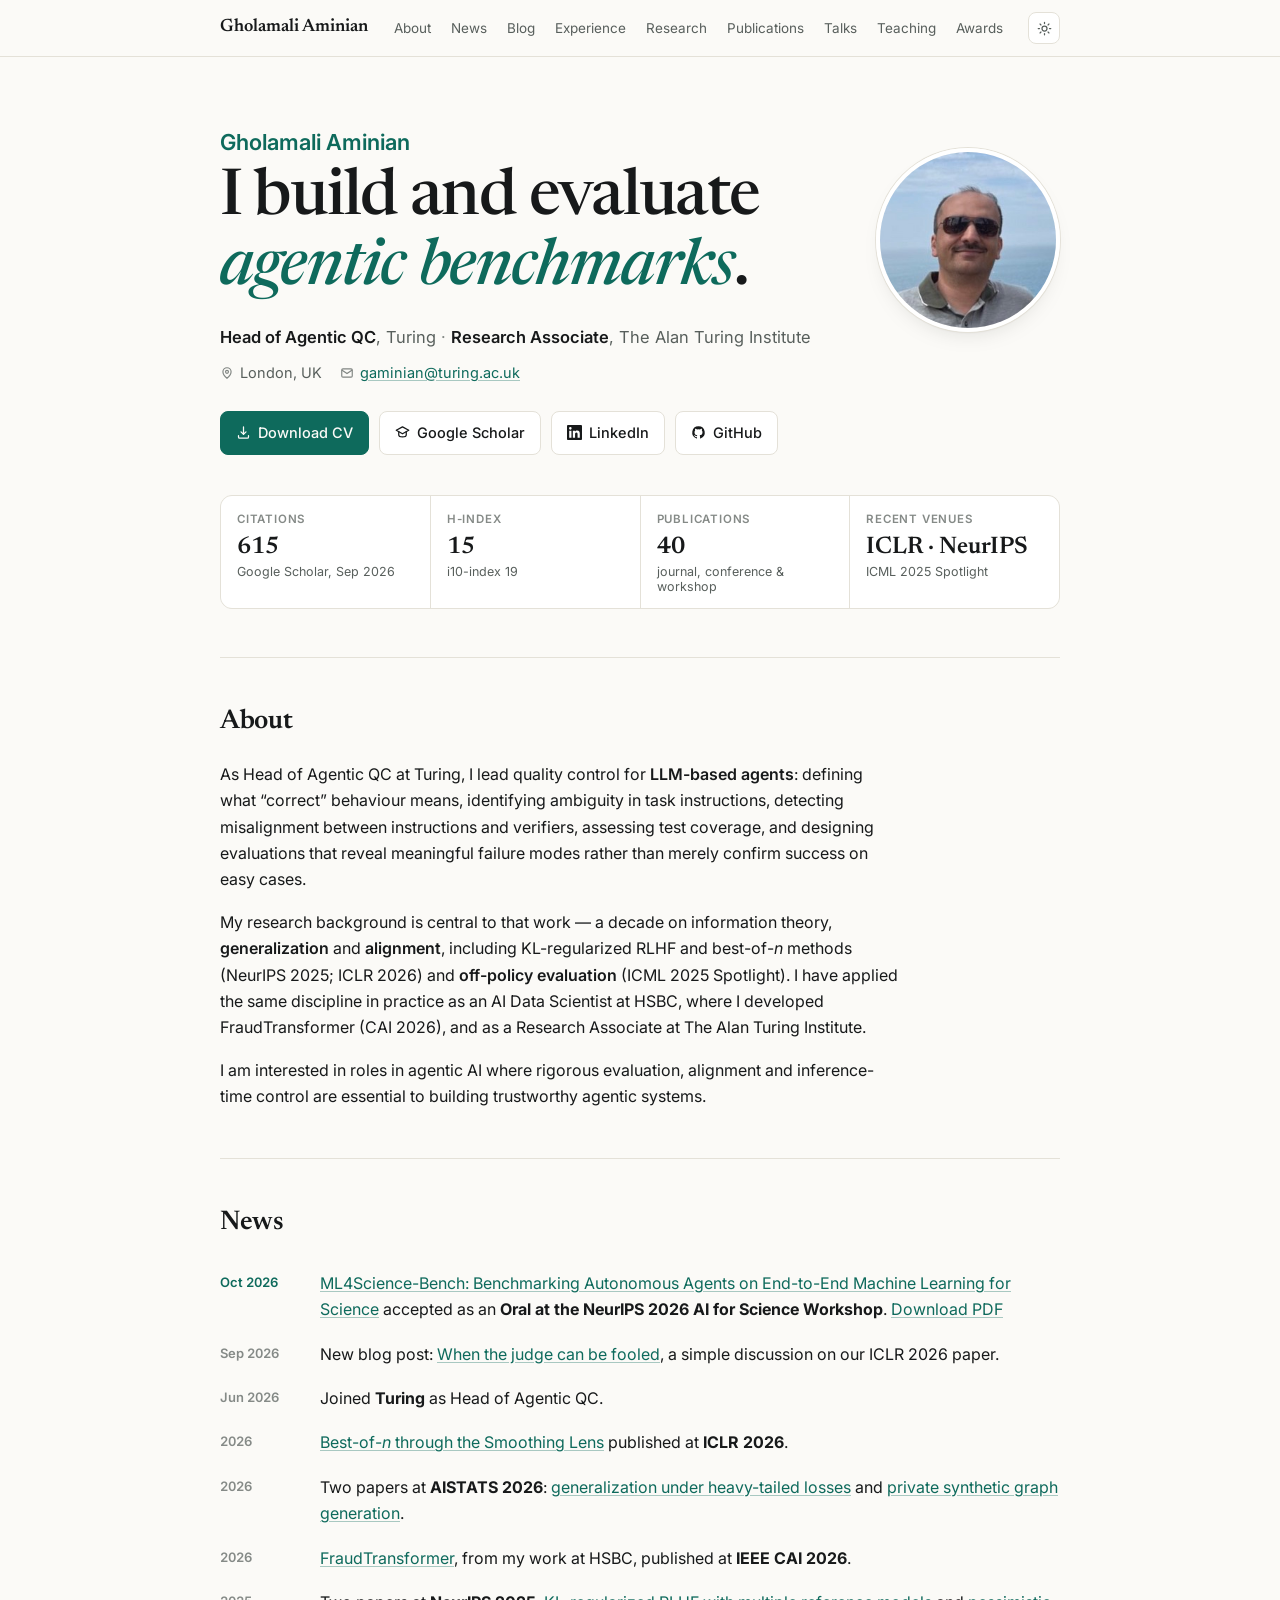
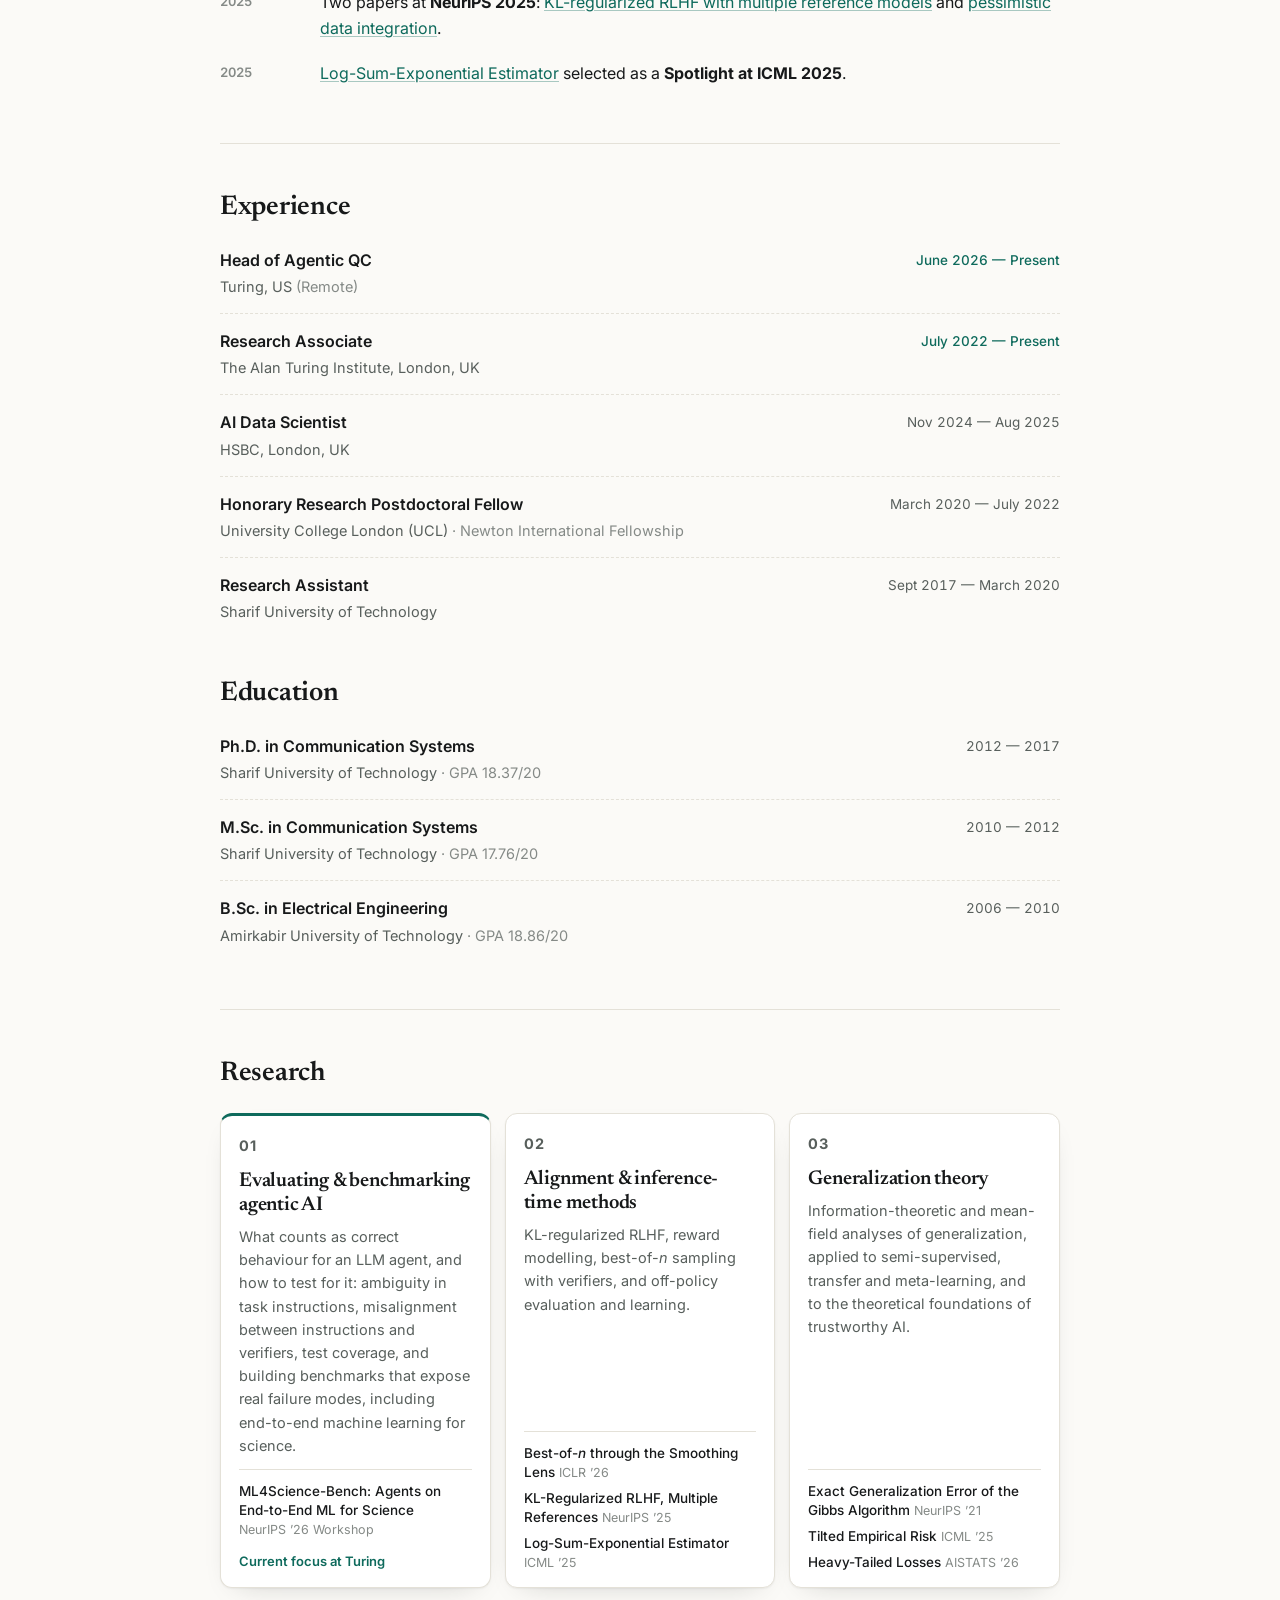
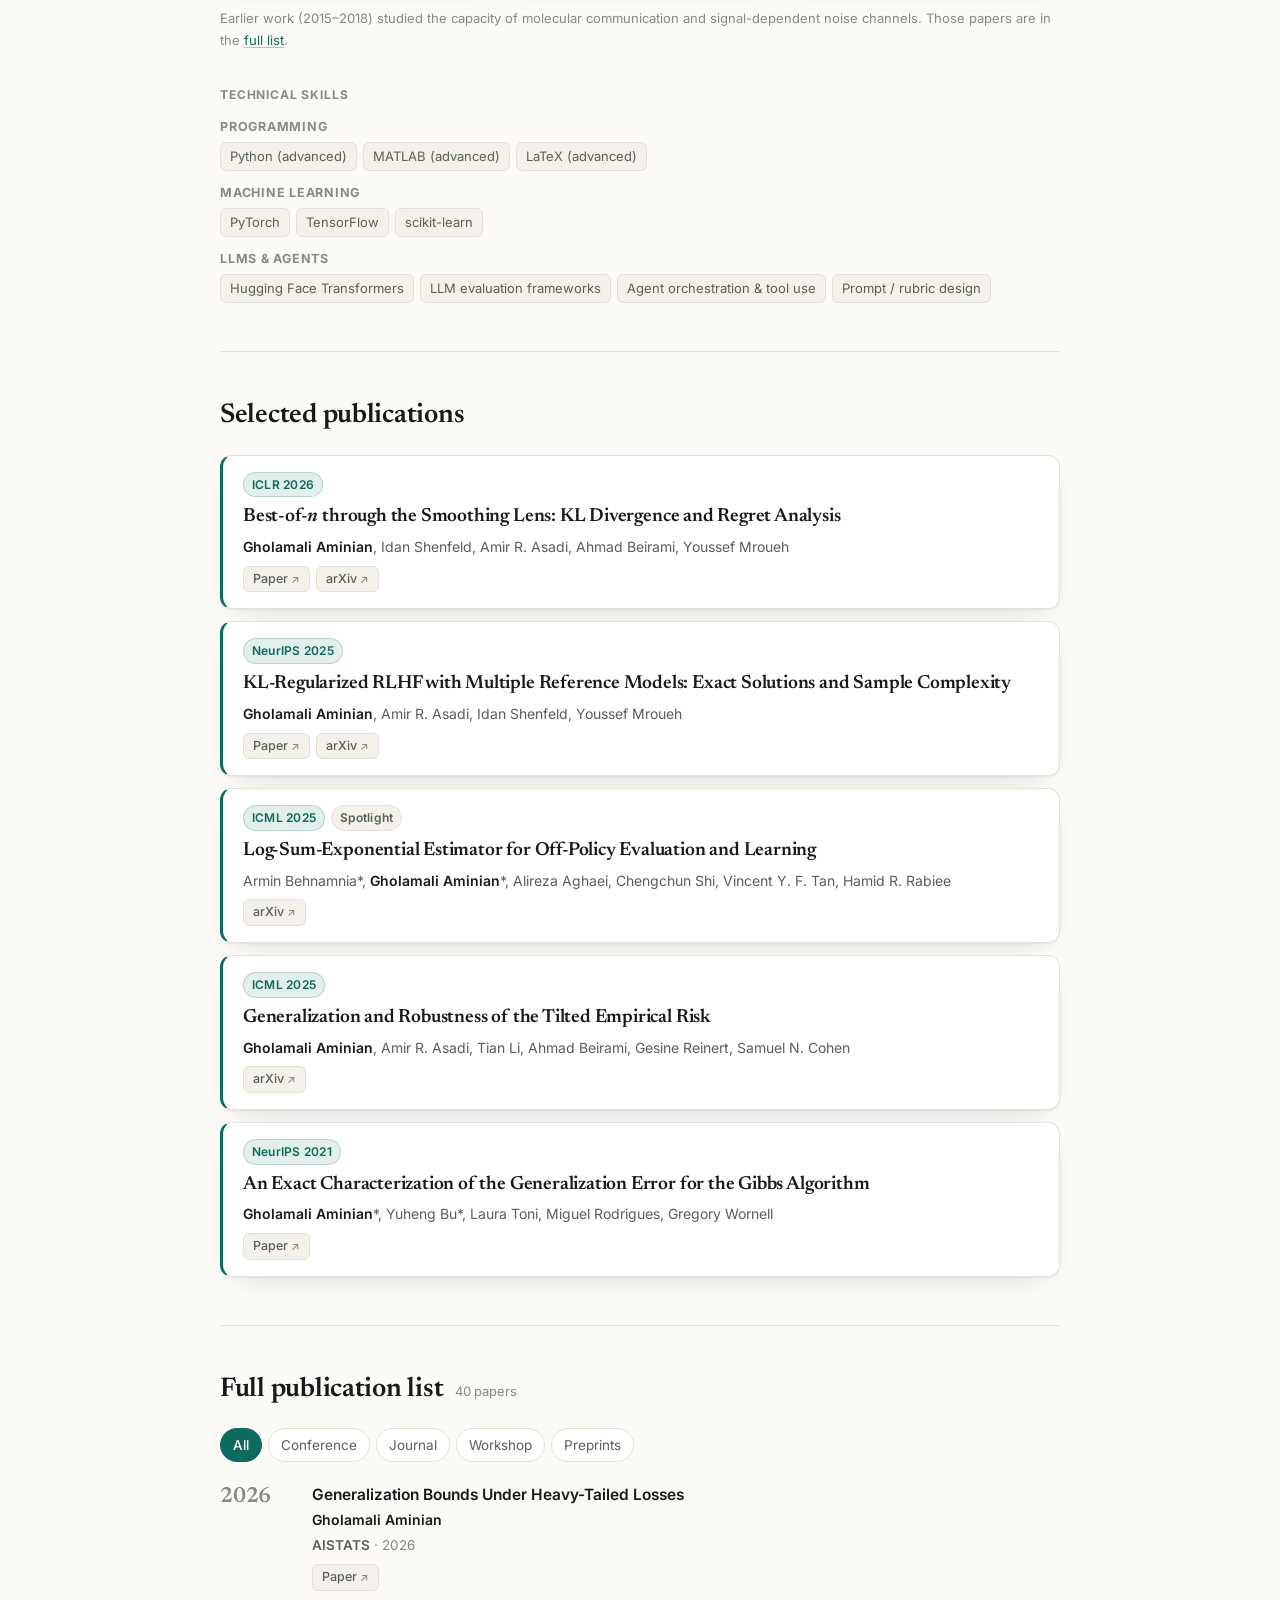
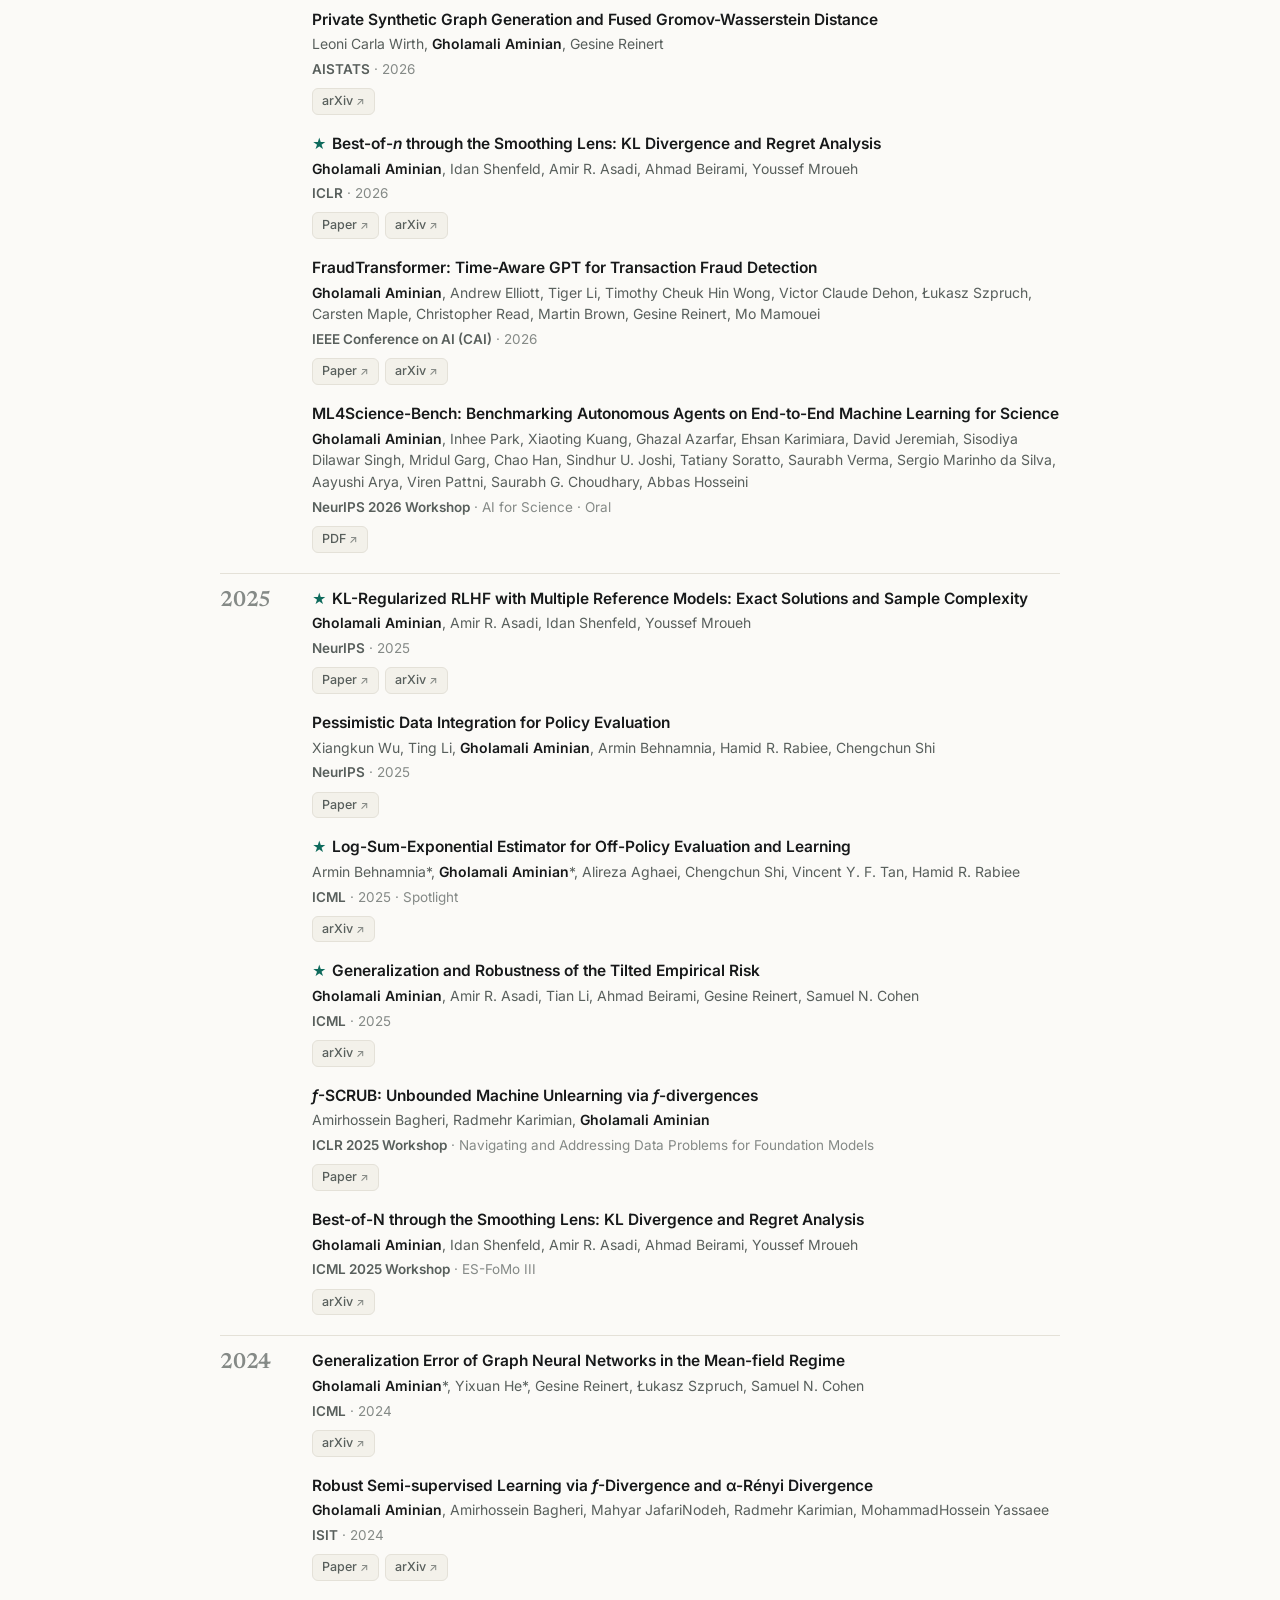
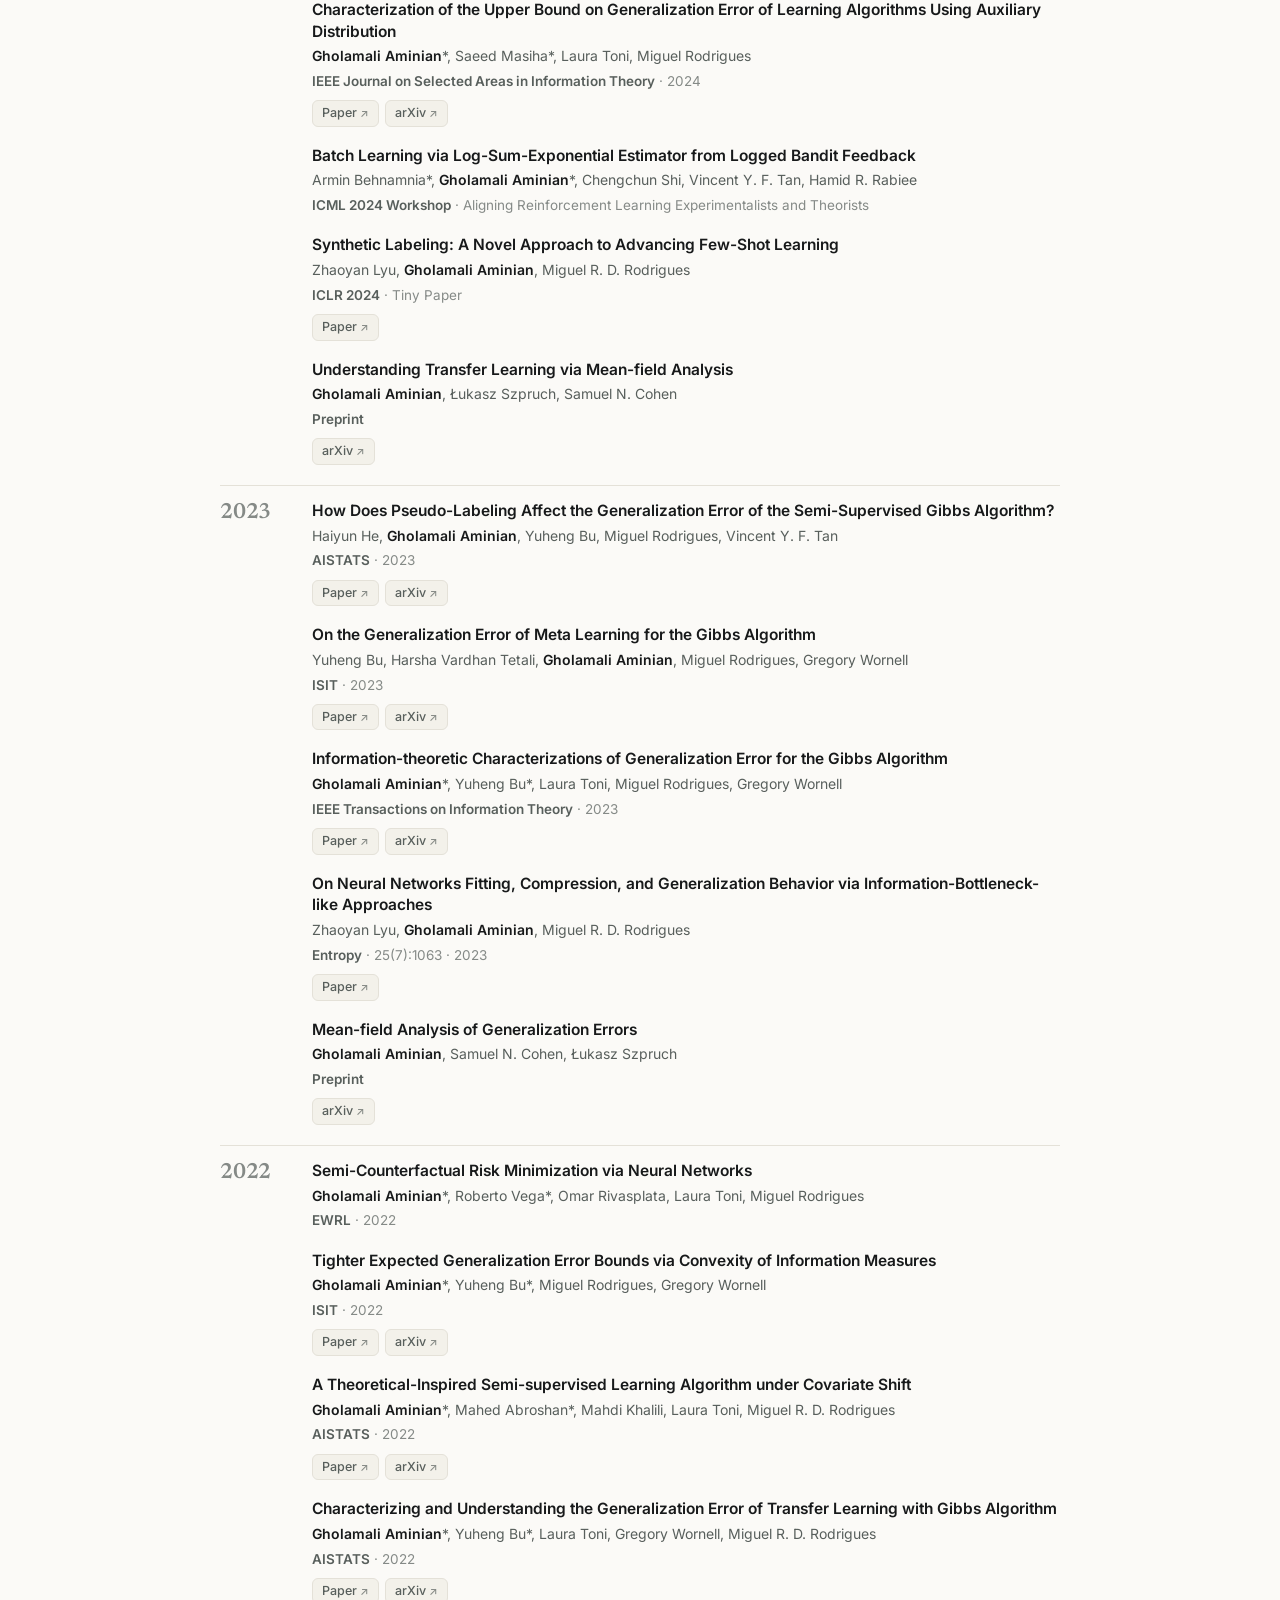
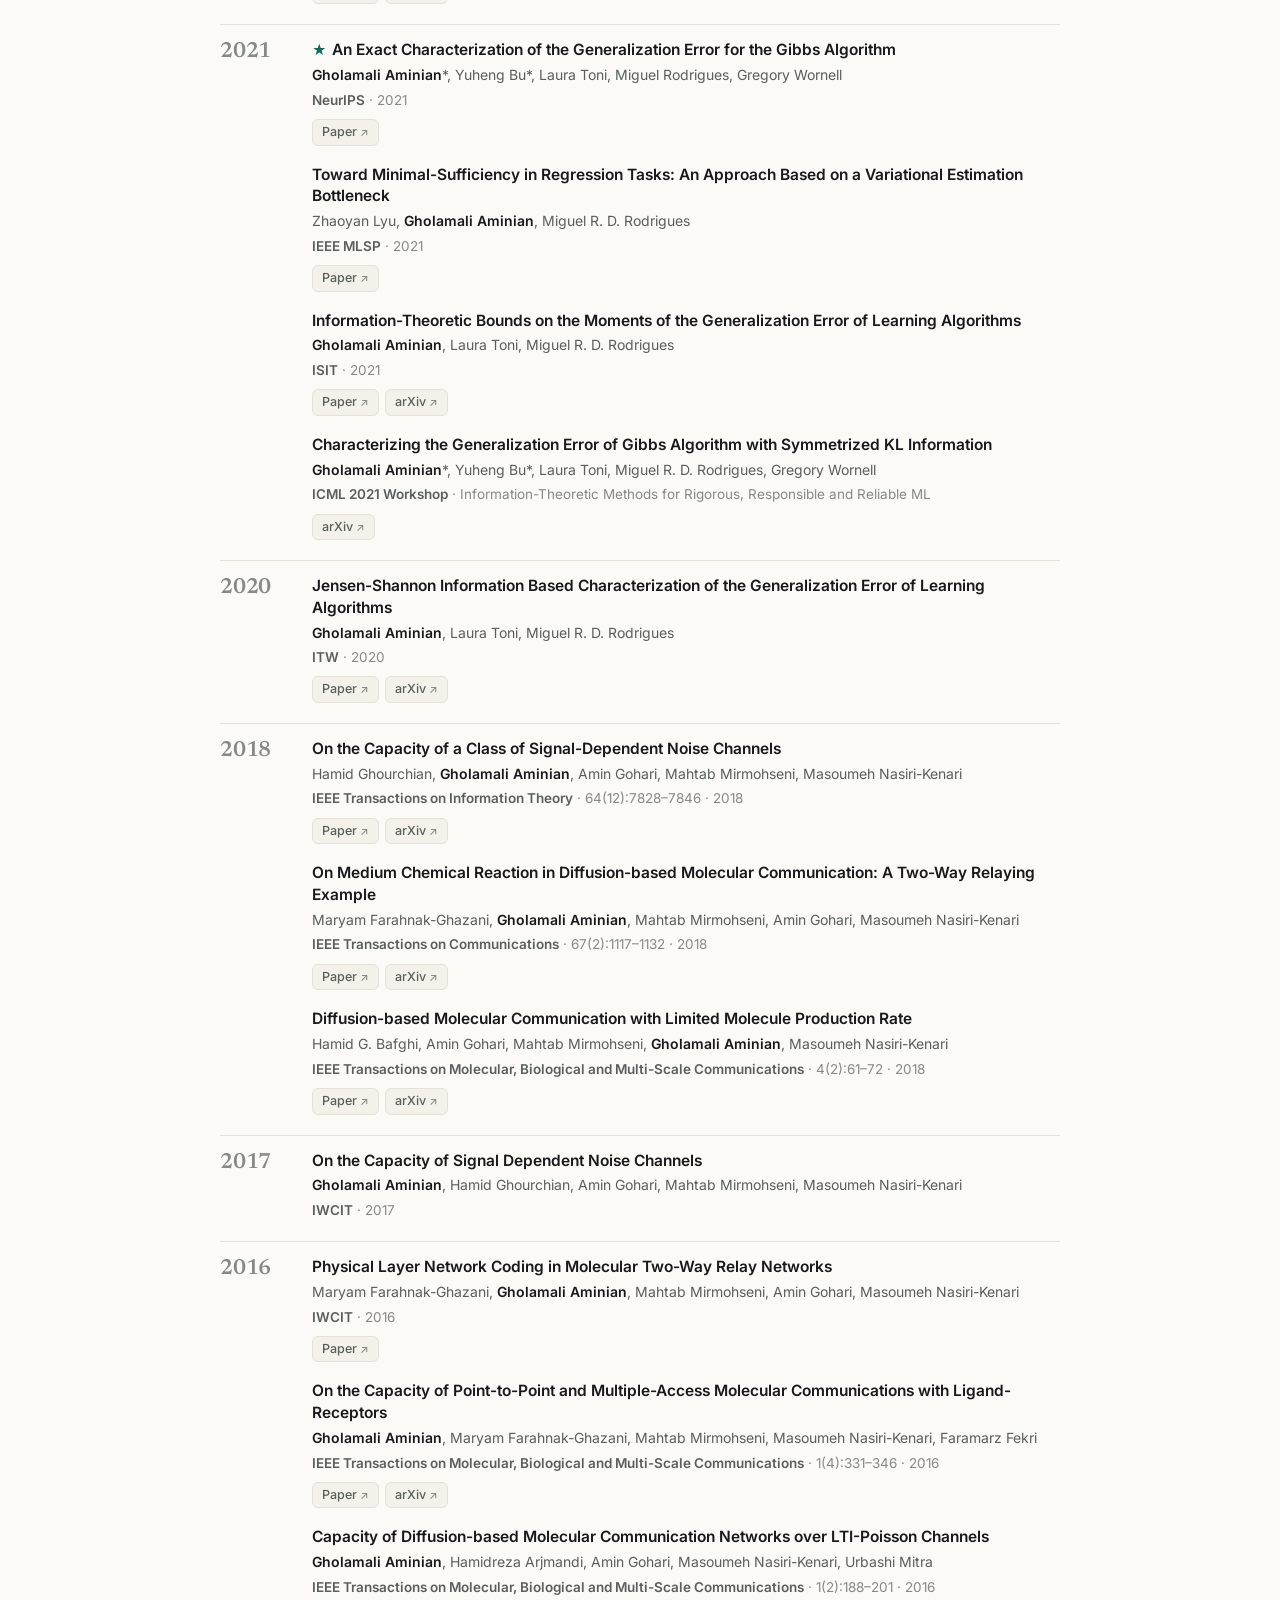
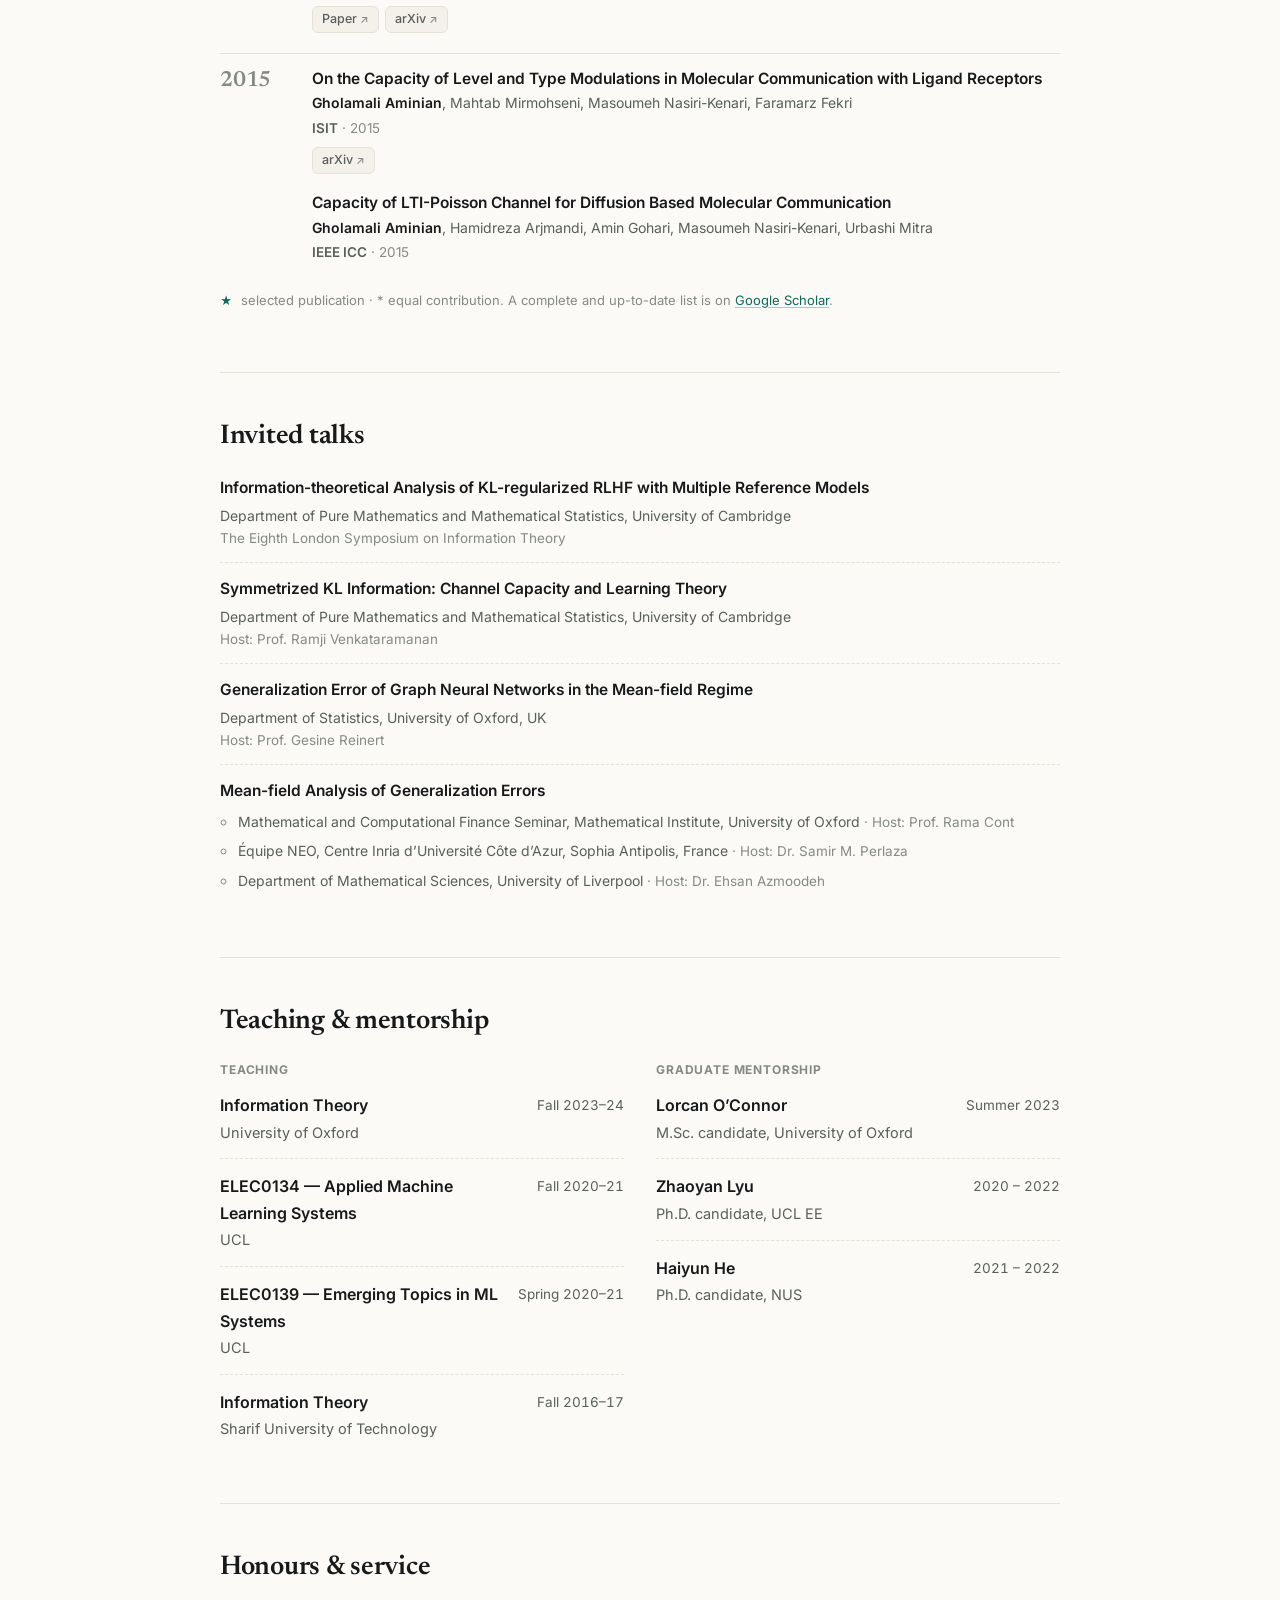
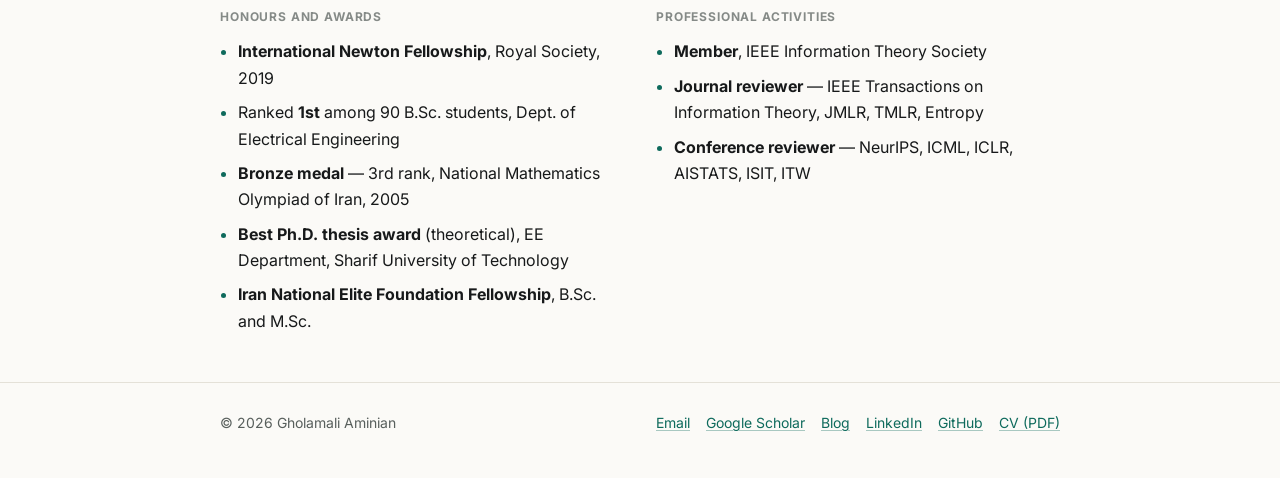
==== commit ec766f43: "update" ====
--- a/index.html
+++ b/index.html
@@ -112,7 +112,7 @@
   <dl class="highlights">
     <div class="highlight"><dt>Citations</dt><dd>615<small>Google Scholar, Sep 2026</small></dd></div>
     <div class="highlight"><dt>h-index</dt><dd>15<small>i10-index 19</small></dd></div>
-    <div class="highlight"><dt>Publications</dt><dd>39<small>journal, conference &amp; workshop</small></dd></div>
+    <div class="highlight"><dt>Publications</dt><dd>40<small>journal, conference &amp; workshop</small></dd></div>
     <div class="highlight"><dt>Recent venues</dt><dd>ICLR · NeurIPS<small>ICML 2025 Spotlight</small></dd></div>
   </dl>
 </header>
@@ -197,8 +197,11 @@
     <div class="themes">
       <article class="theme">
         <p class="theme-num">01</p>
-        <h3>Evaluating agentic AI</h3>
-        <p>What counts as correct behaviour for an LLM agent, and how to test for it: ambiguity in task instructions, misalignment between instructions and verifiers, test coverage, and benchmarks that expose real failure modes.</p>
+        <h3>Evaluating &amp; benchmarking agentic AI</h3>
+        <p>What counts as correct behaviour for an LLM agent, and how to test for it: ambiguity in task instructions, misalignment between instructions and verifiers, test coverage, and building benchmarks that expose real failure modes, including end-to-end machine learning for science.</p>
+        <ul class="theme-papers">
+          <li><a href="assets/ML4Science_Benchmark.pdf">ML4Science-Bench: Agents on End-to-End ML for Science</a> <span>NeurIPS ’26 Workshop</span></li>
+        </ul>
         <p class="theme-foot">Current focus at Turing</p>
       </article>
       <article class="theme">
@@ -299,6 +302,7 @@
           <li data-type="conference"><p class="title">Private Synthetic Graph Generation and Fused Gromov-Wasserstein Distance</p><p class="authors">Leoni Carla Wirth, <span class="me">Gholamali Aminian</span>, Gesine Reinert</p><p class="venue"><b>AISTATS</b> · 2026</p><p class="links"><a href="https://arxiv.org/abs/2502.11778">arXiv</a></p></li>
           <li data-type="conference"><p class="title"><span class="star" title="Selected publication">★</span>Best-of-<em>n</em> through the Smoothing Lens: KL Divergence and Regret Analysis</p><p class="authors"><span class="me">Gholamali Aminian</span>, Idan Shenfeld, Amir R. Asadi, Ahmad Beirami, Youssef Mroueh</p><p class="venue"><b>ICLR</b> · 2026</p><p class="links"><a href="https://proceedings.iclr.cc/paper_files/paper/2026/hash/abb7833fc3f38e785e3f9777c74610e5-Abstract-Conference.html">Paper</a><a href="https://arxiv.org/abs/2507.05913">arXiv</a></p></li>
           <li data-type="conference"><p class="title">FraudTransformer: Time-Aware GPT for Transaction Fraud Detection</p><p class="authors"><span class="me">Gholamali Aminian</span>, Andrew Elliott, Tiger Li, Timothy Cheuk Hin Wong, Victor Claude Dehon, Łukasz Szpruch, Carsten Maple, Christopher Read, Martin Brown, Gesine Reinert, Mo Mamouei</p><p class="venue"><b>IEEE Conference on AI (CAI)</b> · 2026</p><p class="links"><a href="https://ieeexplore.ieee.org/abstract/document/11536152/">Paper</a><a href="https://arxiv.org/abs/2509.23712">arXiv</a></p></li>
+          <li data-type="workshop"><p class="title">ML4Science-Bench: Benchmarking Autonomous Agents on End-to-End Machine Learning for Science</p><p class="authors"><span class="me">Gholamali Aminian</span>, Inhee Park, Xiaoting Kuang, Ghazal Azarfar, Ehsan Karimiara, David Jeremiah, Sisodiya Dilawar Singh, Mridul Garg, Chao Han, Sindhur U. Joshi, Tatiany Soratto, Saurabh Verma, Sergio Marinho da Silva, Aayushi Arya, Viren Pattni, Saurabh G. Choudhary, Abbas Hosseini</p><p class="venue"><b>NeurIPS 2026 Workshop</b> · AI for Science · Oral</p><p class="links"><a href="assets/ML4Science_Benchmark.pdf">PDF</a></p></li>
         </ul>
       </div>
 
--- a/style.css
+++ b/style.css
@@ -218,6 +218,7 @@
 .theme-papers a { text-decoration: none; color: var(--text); font-weight: 500; }
 .theme-papers a:hover { color: var(--accent); text-decoration: underline; }
 .theme-papers span { color: var(--faint); white-space: nowrap; font-size: 12.5px; }
+.theme-papers + .theme-foot { margin-top: 12px; }
 
 /* ---------- publications ---------- */
 .pub-featured { display: grid; gap: 12px; }
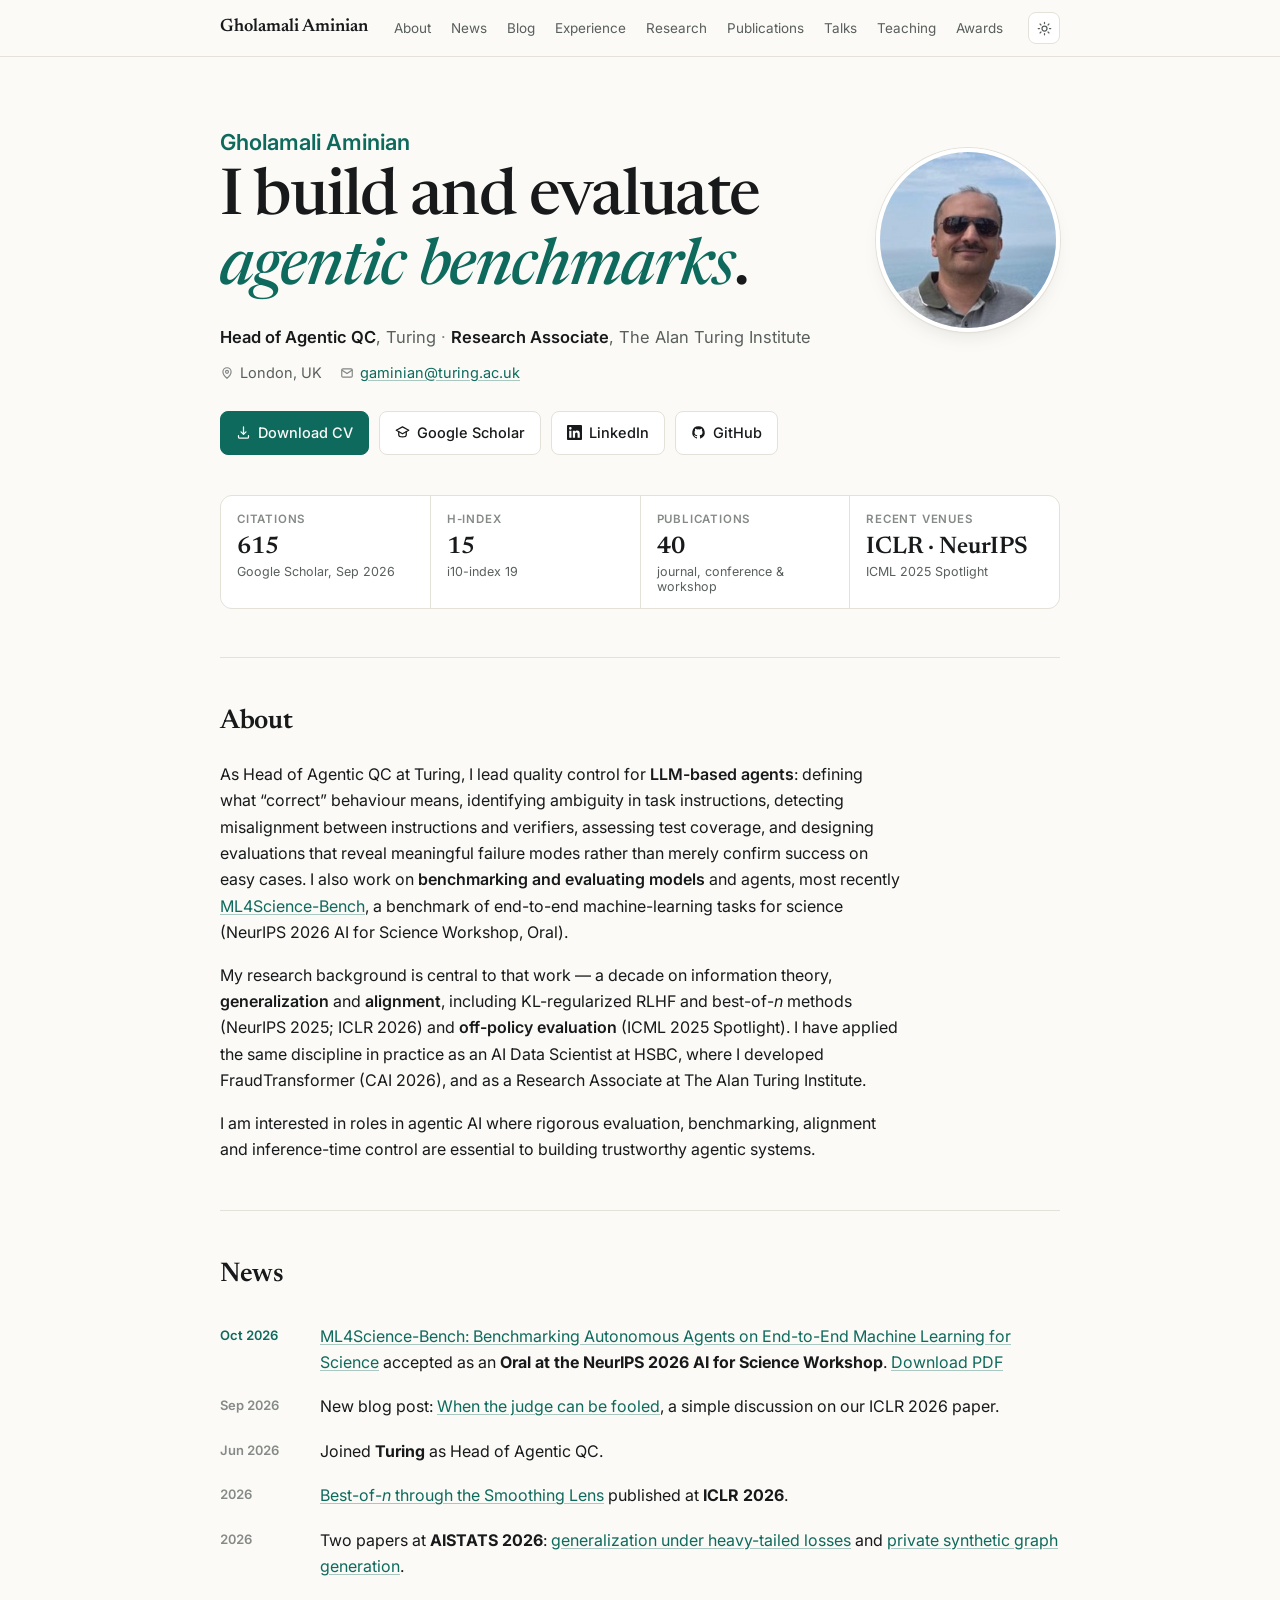
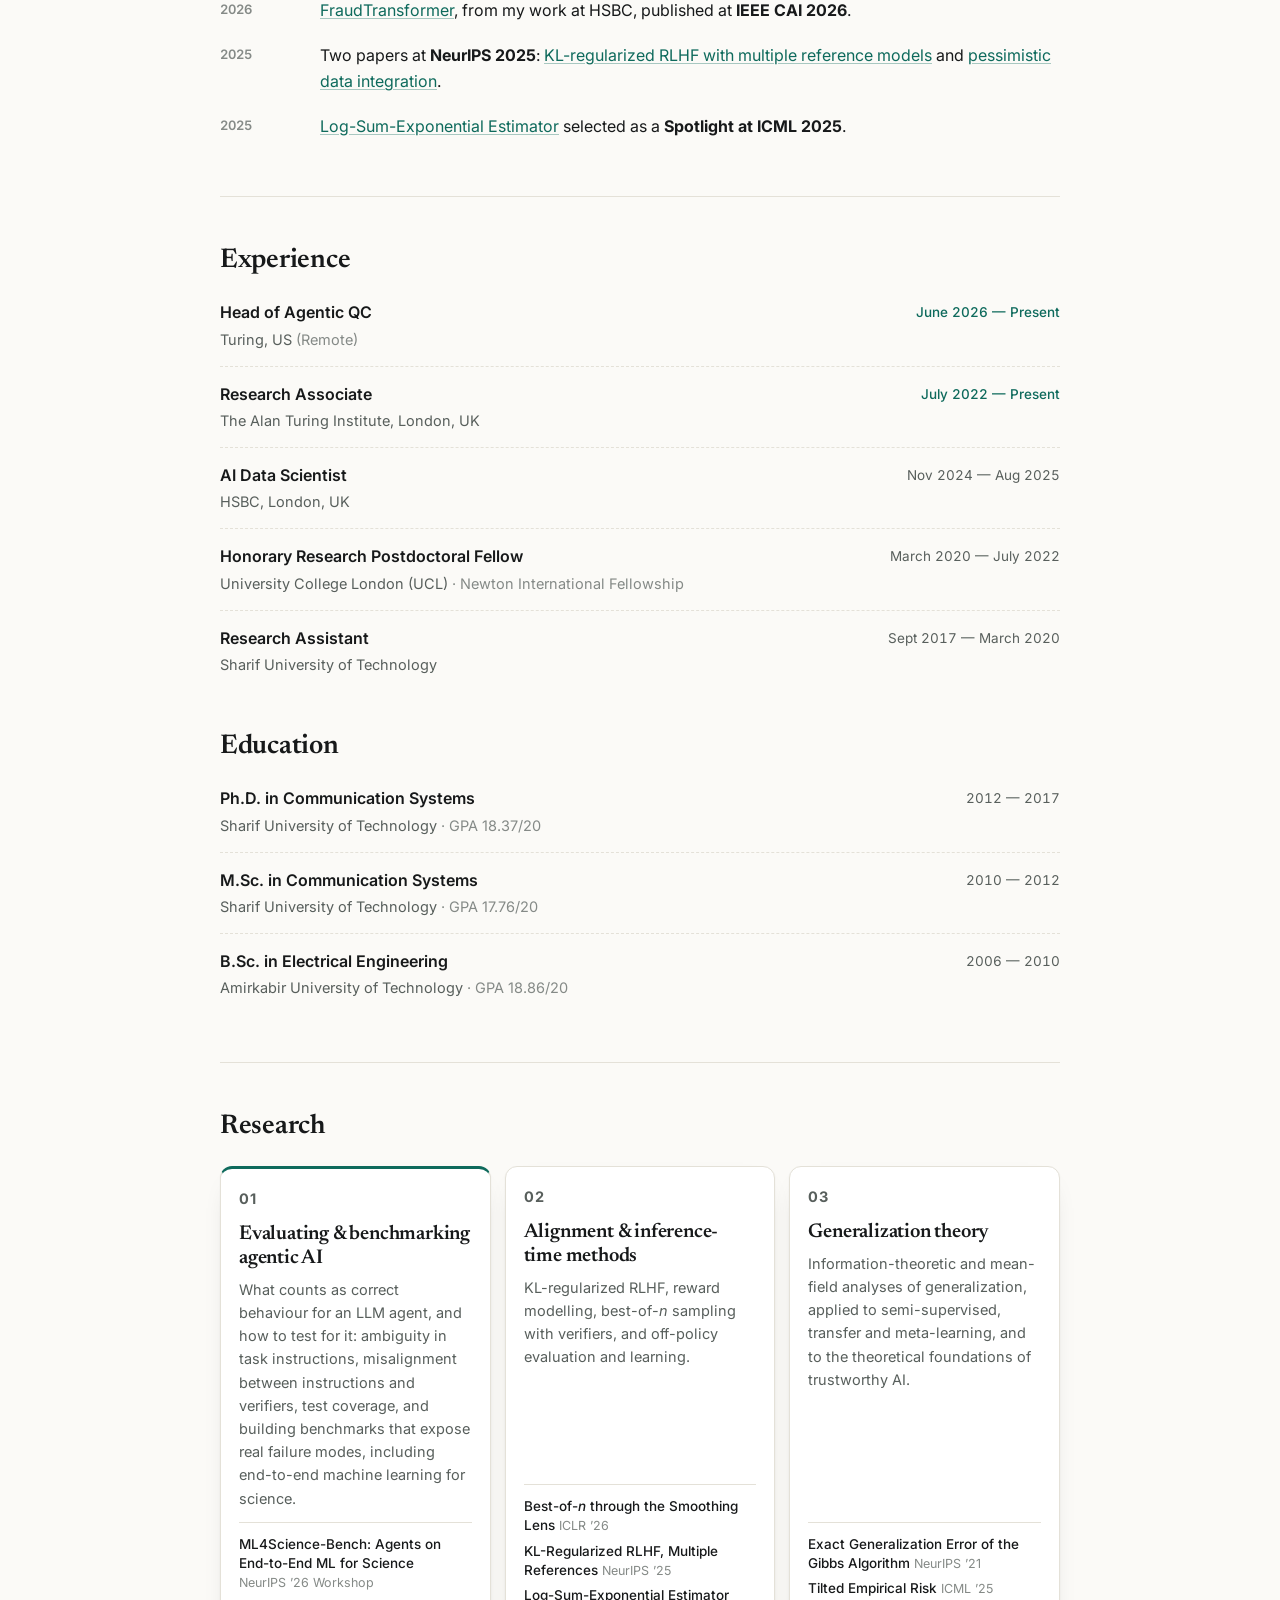
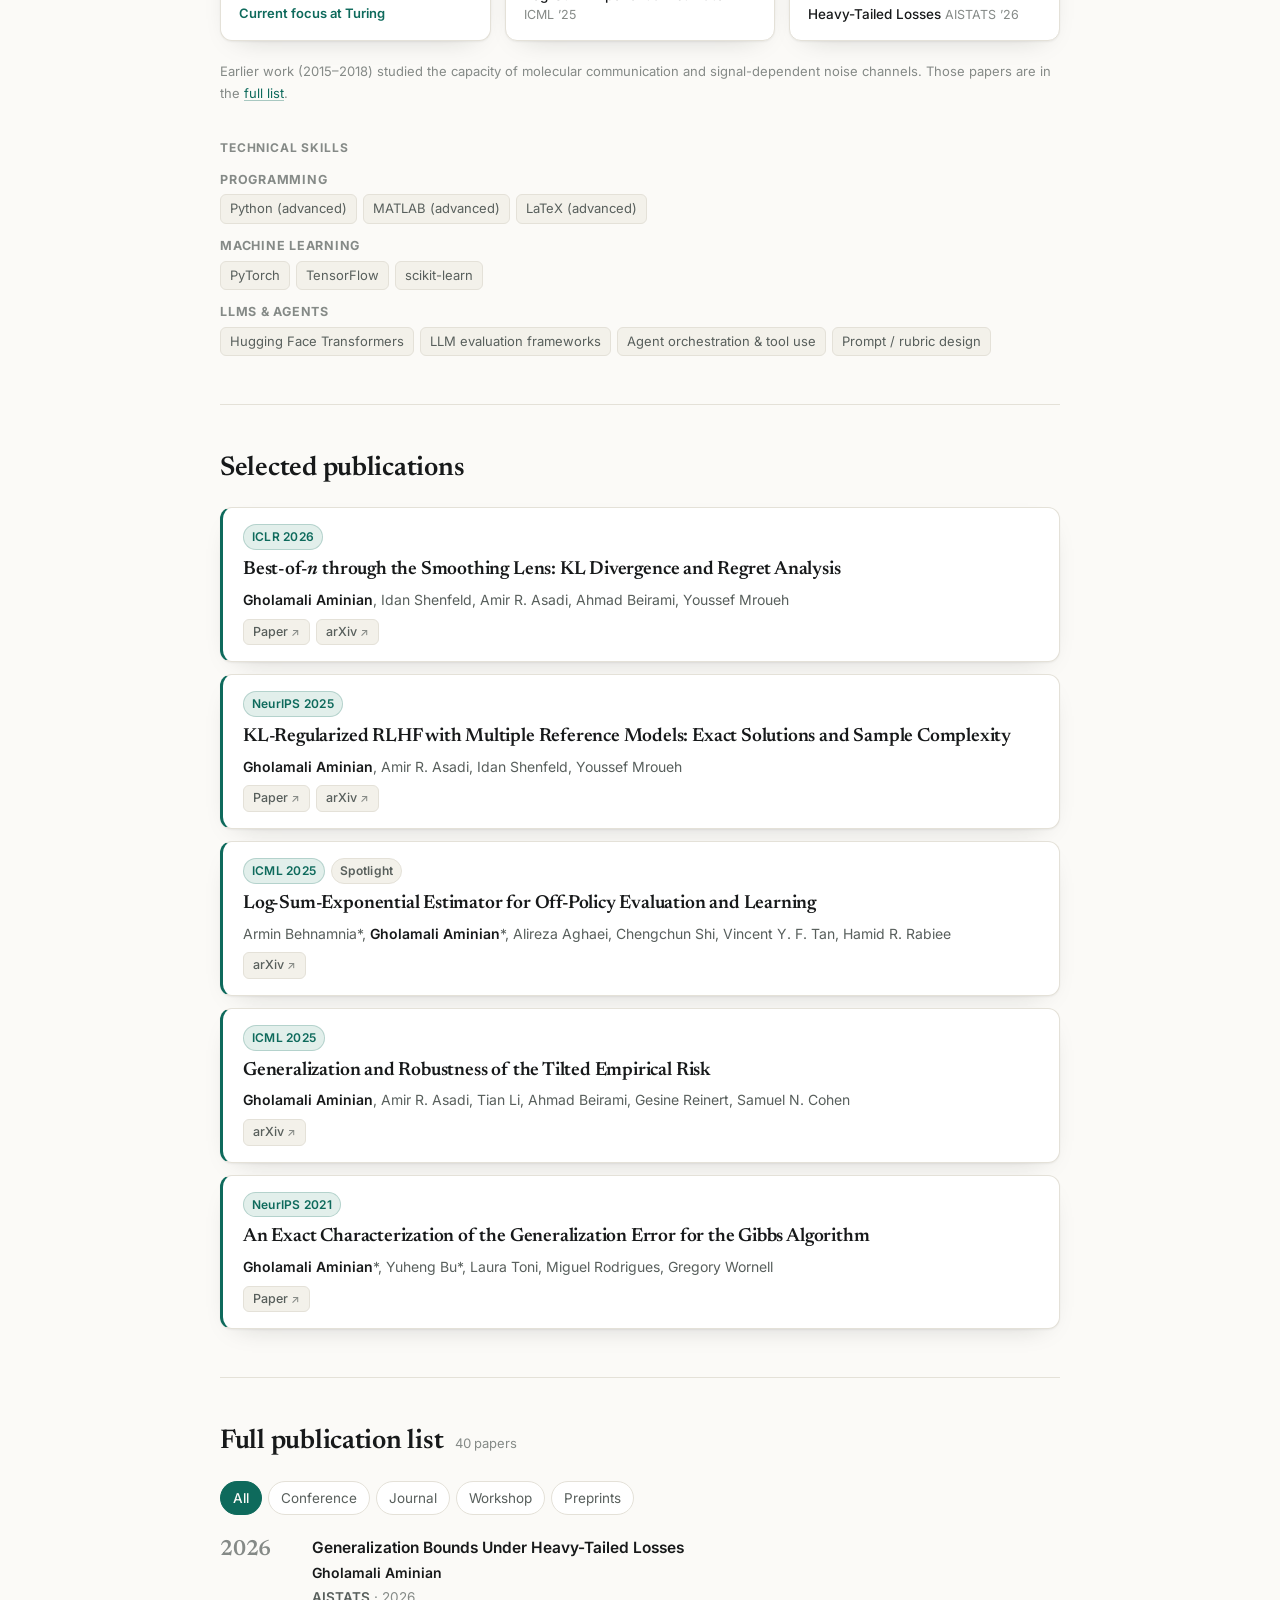
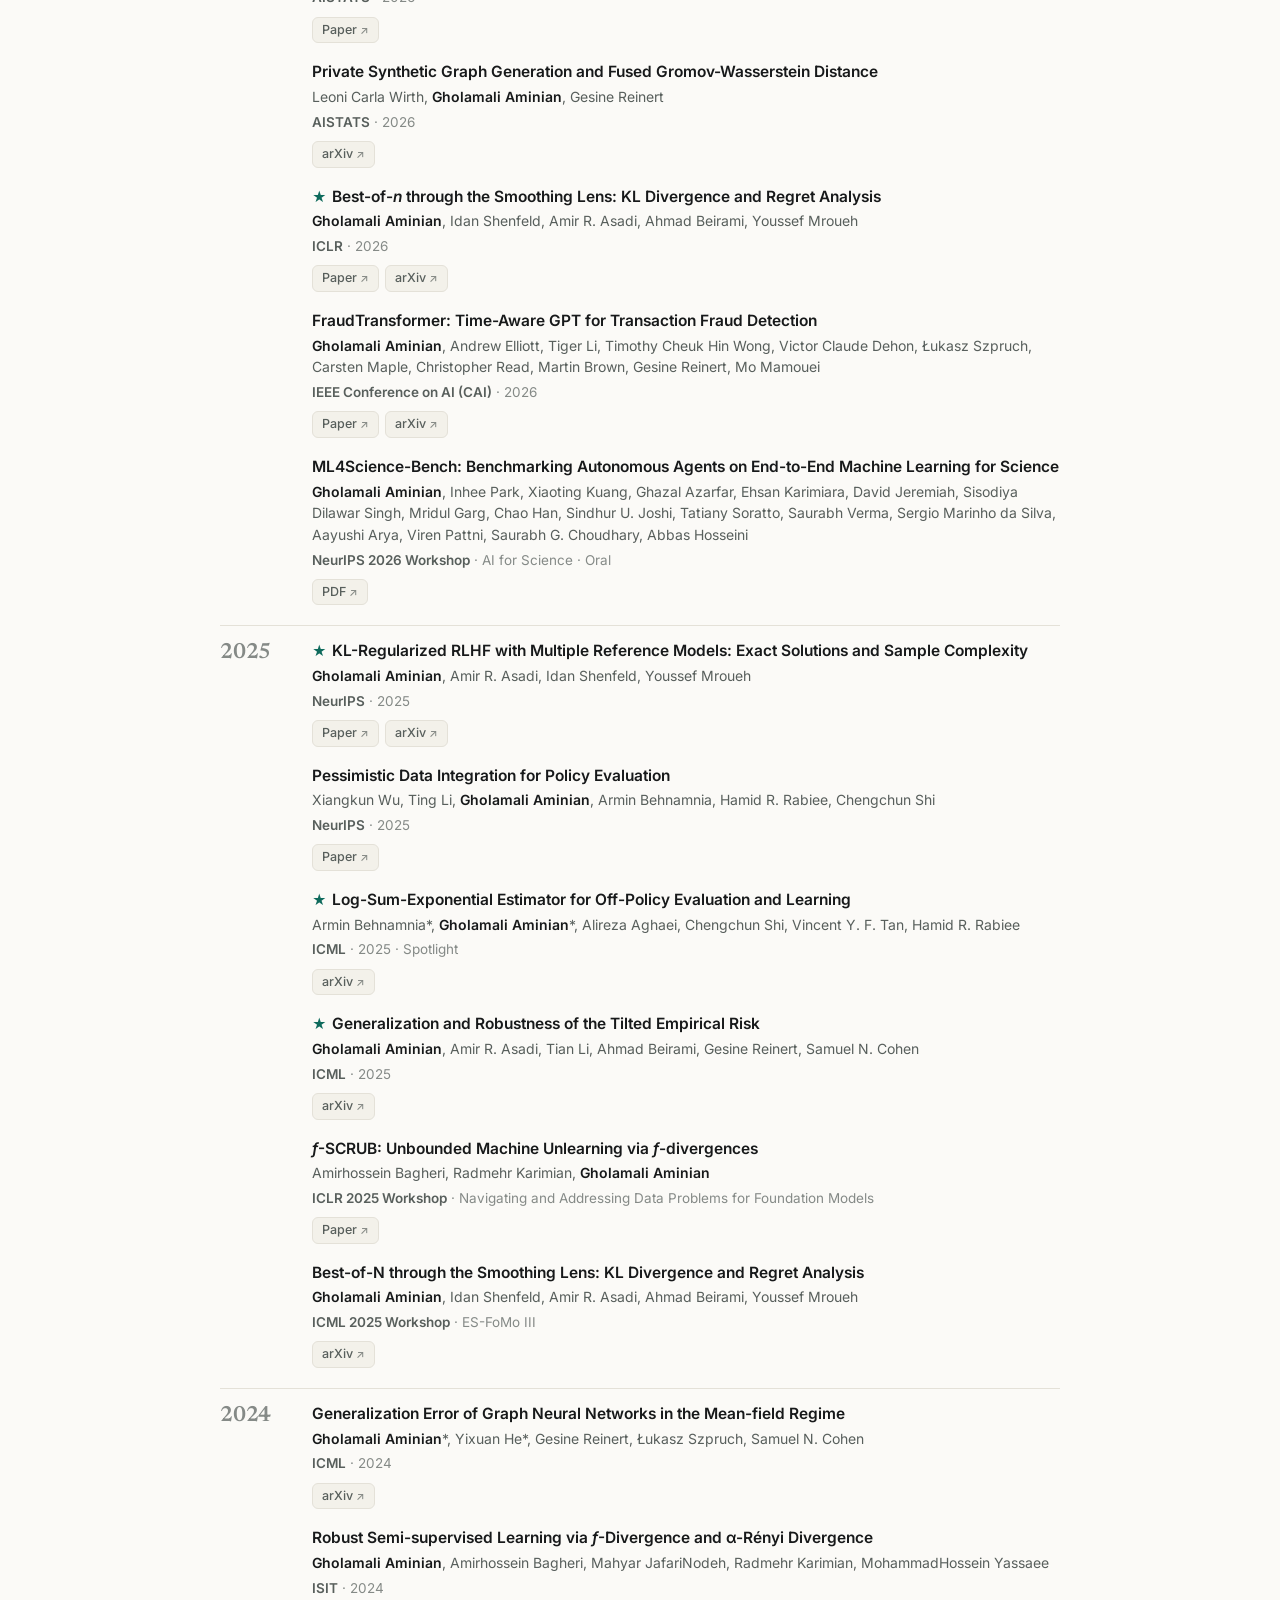
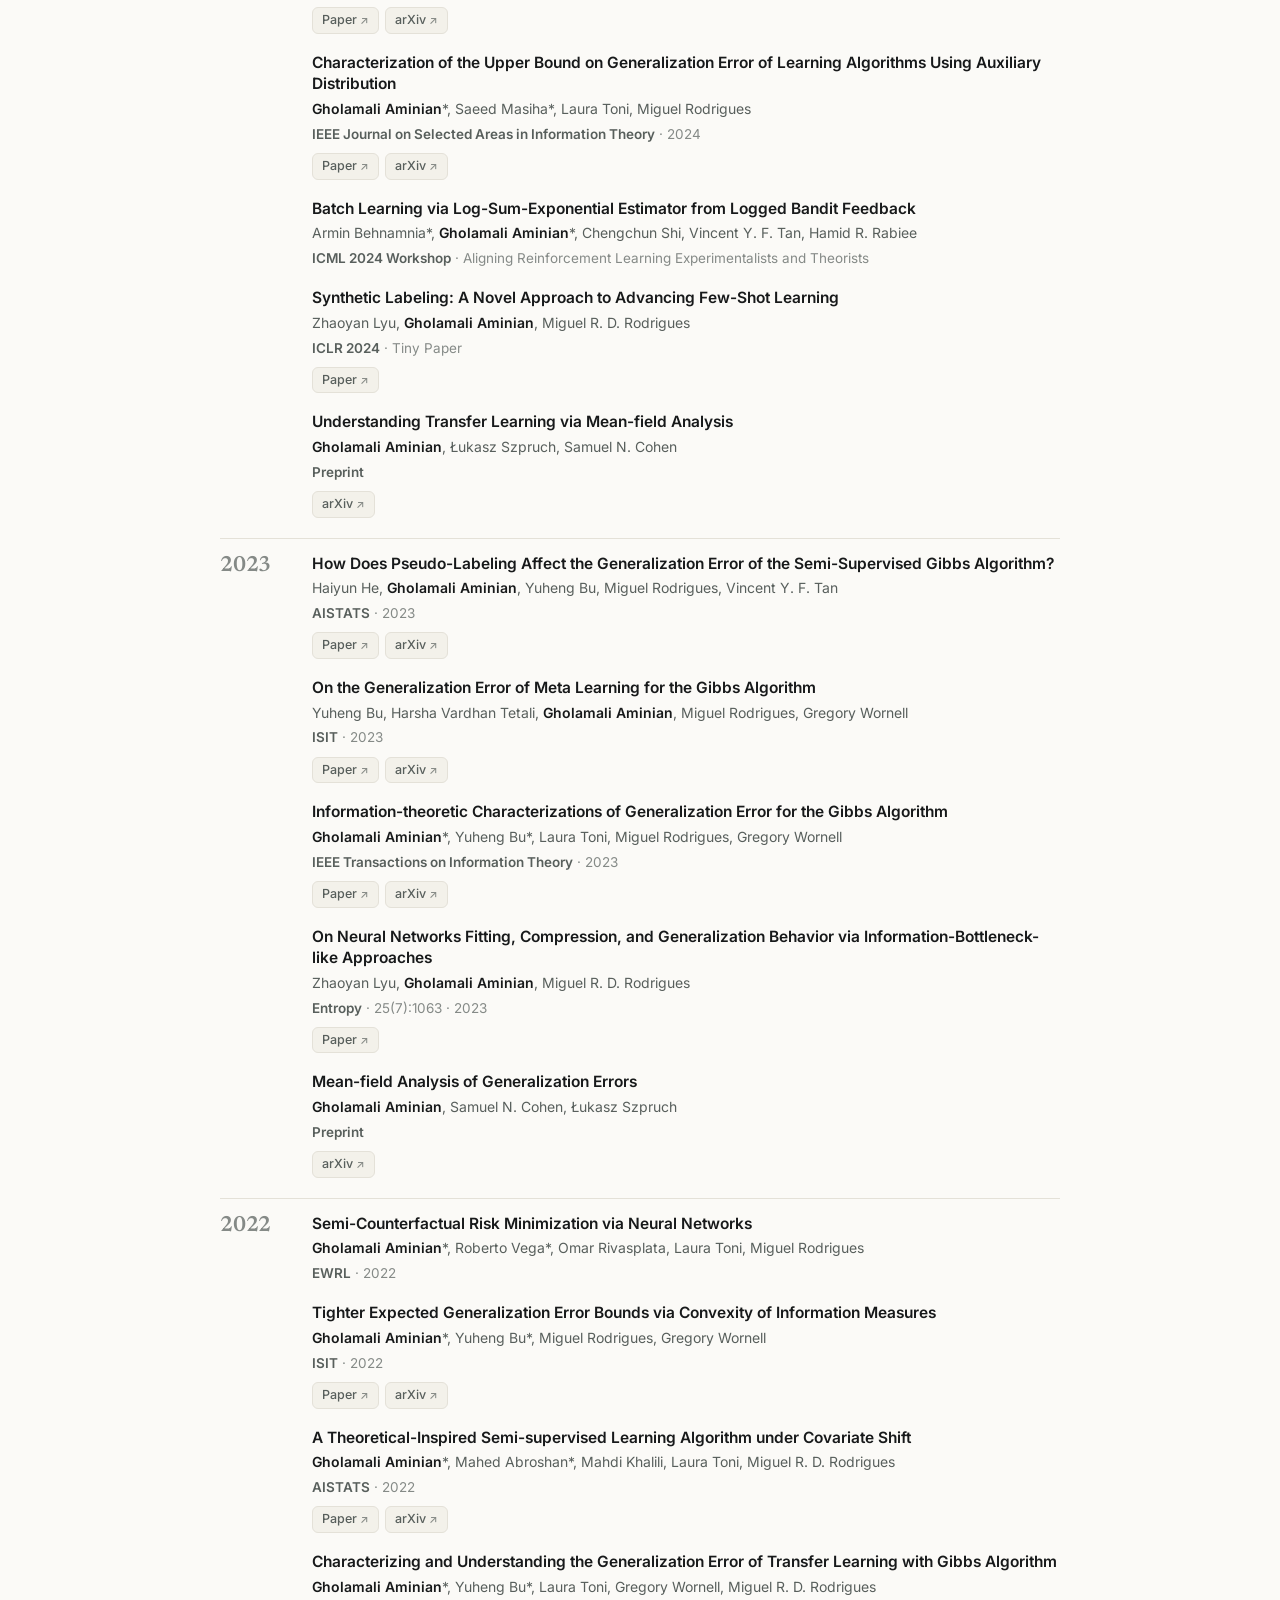
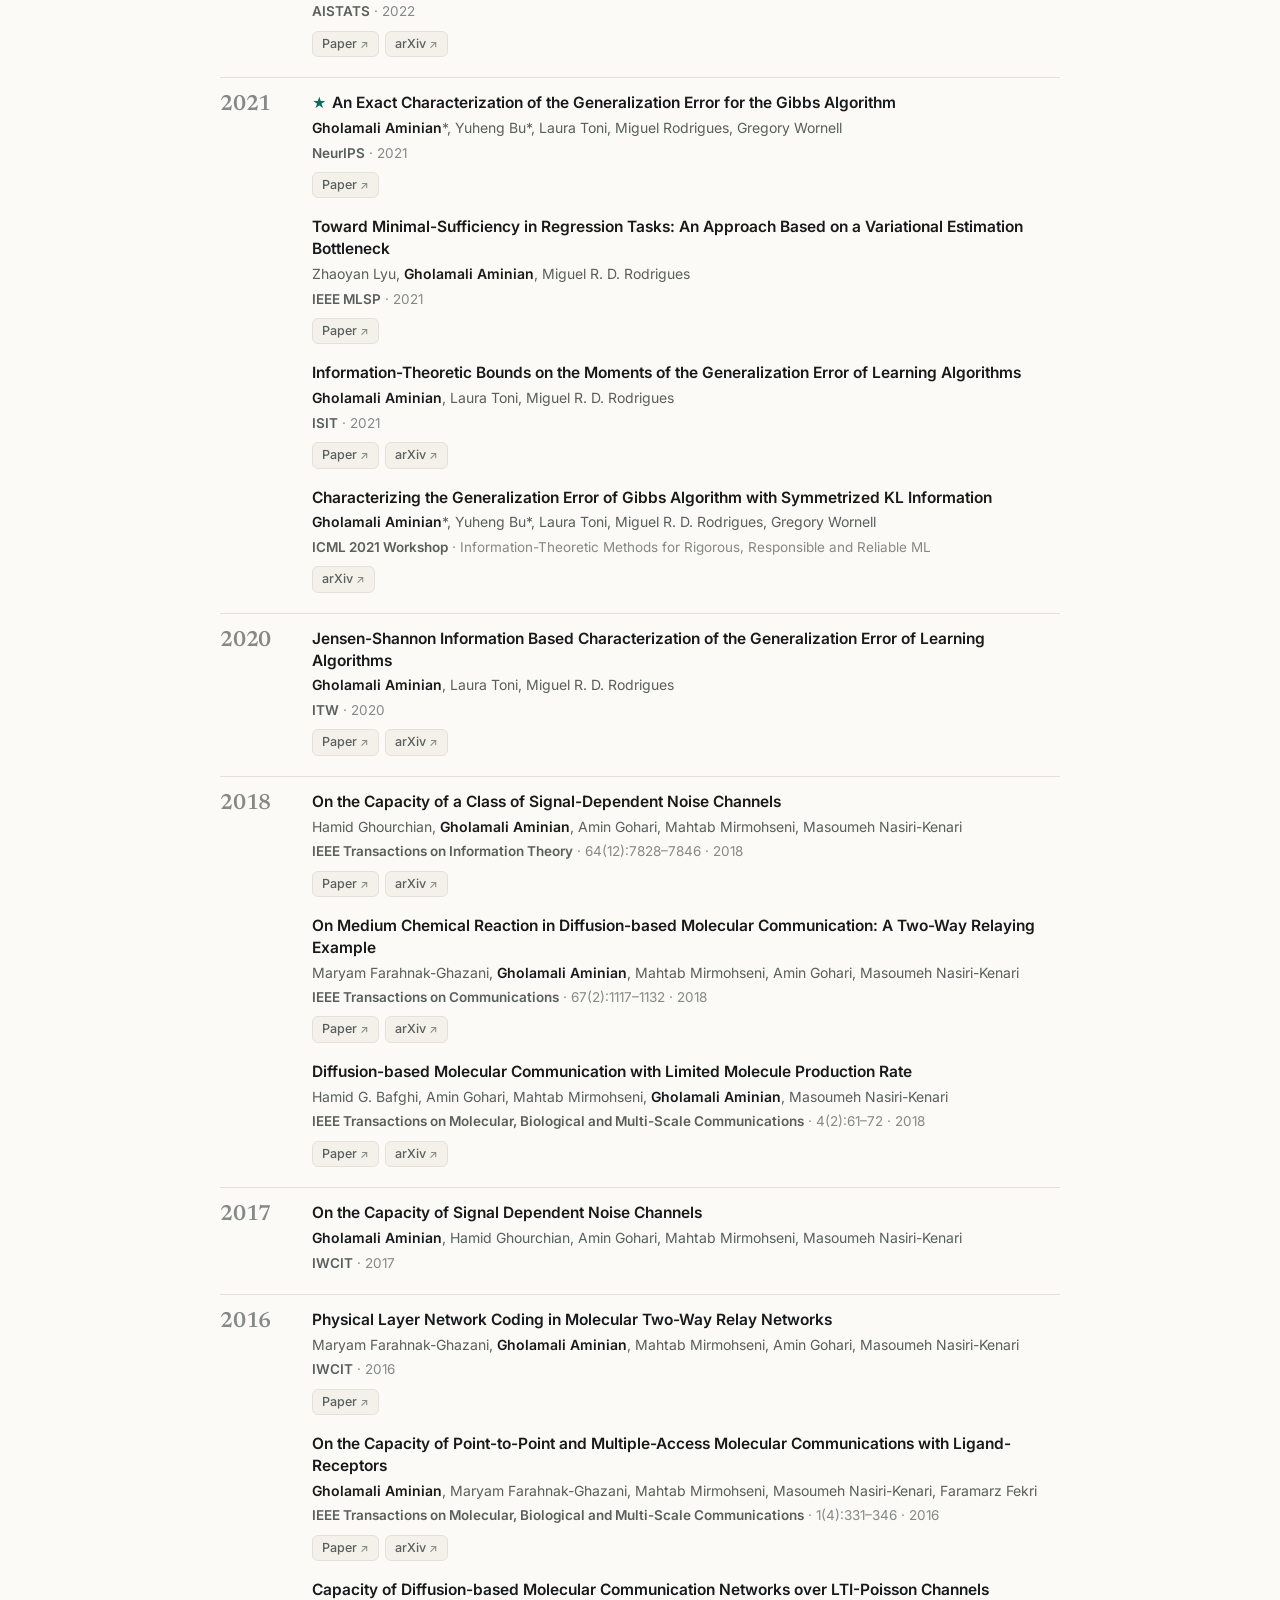
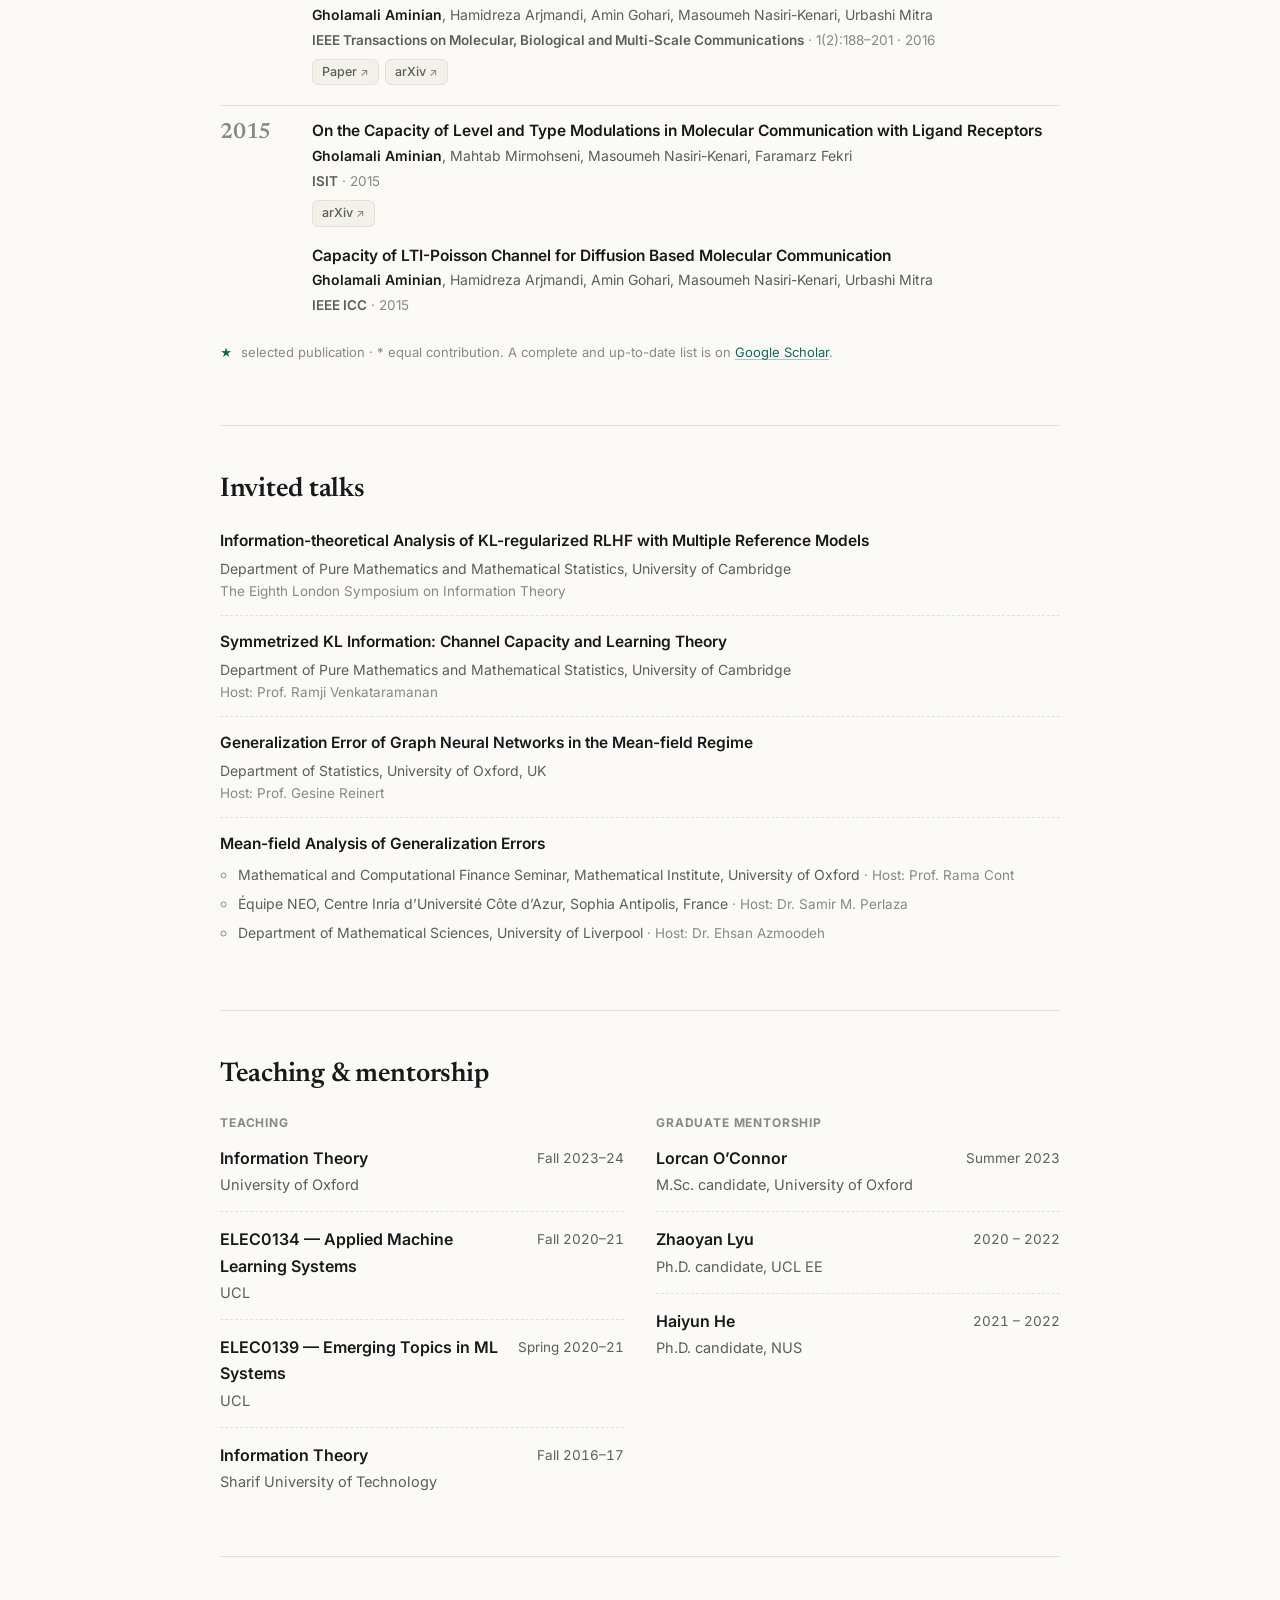
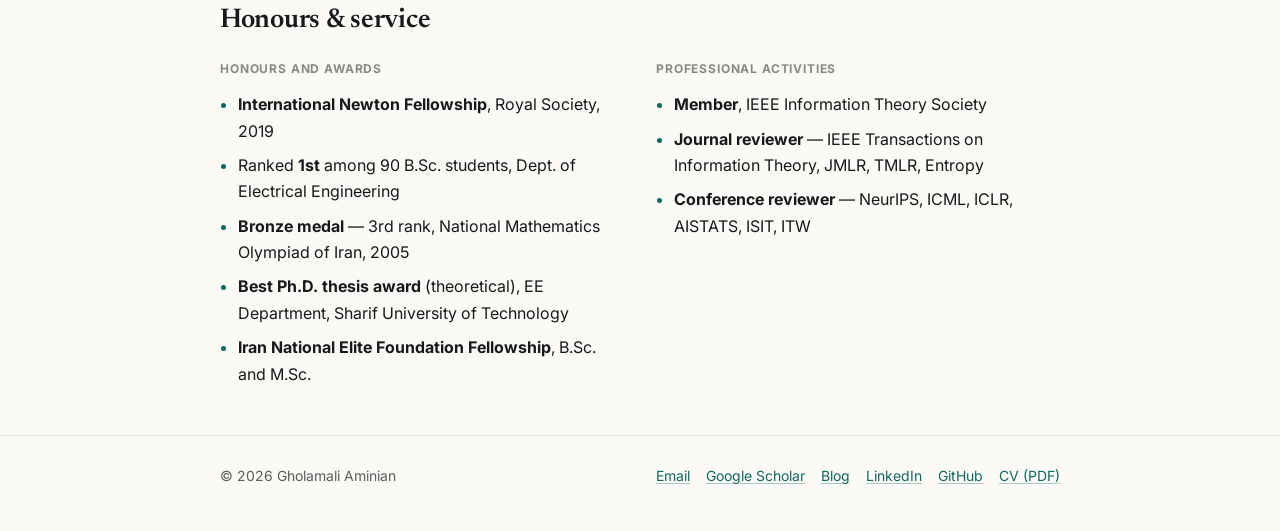
==== commit 1d088a0a: "new update" ====
--- a/index.html
+++ b/index.html
@@ -122,9 +122,9 @@
   <section id="about">
     <div class="sec-head"><h2>About</h2></div>
     <div class="prose">
-      <p>As Head of Agentic QC at Turing, I lead quality control for <strong>LLM-based agents</strong>: defining what “correct” behaviour means, identifying ambiguity in task instructions, detecting misalignment between instructions and verifiers, assessing test coverage, and designing evaluations that reveal meaningful failure modes rather than merely confirm success on easy cases.</p>
+      <p>As Head of Agentic QC at Turing, I lead quality control for <strong>LLM-based agents</strong>: defining what “correct” behaviour means, identifying ambiguity in task instructions, detecting misalignment between instructions and verifiers, assessing test coverage, and designing evaluations that reveal meaningful failure modes rather than merely confirm success on easy cases. I also work on <strong>benchmarking and evaluating models</strong> and agents, most recently <a href="assets/ML4Science_Benchmark.pdf">ML4Science-Bench</a>, a benchmark of end-to-end machine-learning tasks for science (NeurIPS 2026 AI for Science Workshop, Oral).</p>
       <p>My research background is central to that work — a decade on information theory, <strong>generalization</strong> and <strong>alignment</strong>, including KL-regularized RLHF and best-of-<em>n</em> methods (NeurIPS 2025; ICLR 2026) and <strong>off-policy evaluation</strong> (ICML 2025 Spotlight). I have applied the same discipline in practice as an AI Data Scientist at HSBC, where I developed FraudTransformer (CAI 2026), and as a Research Associate at The Alan Turing Institute.</p>
-      <p>I am interested in roles in agentic AI where rigorous evaluation, alignment and inference-time control are essential to building trustworthy agentic systems.</p>
+      <p>I am interested in roles in agentic AI where rigorous evaluation, benchmarking, alignment and inference-time control are essential to building trustworthy agentic systems.</p>
     </div>
   </section>
 
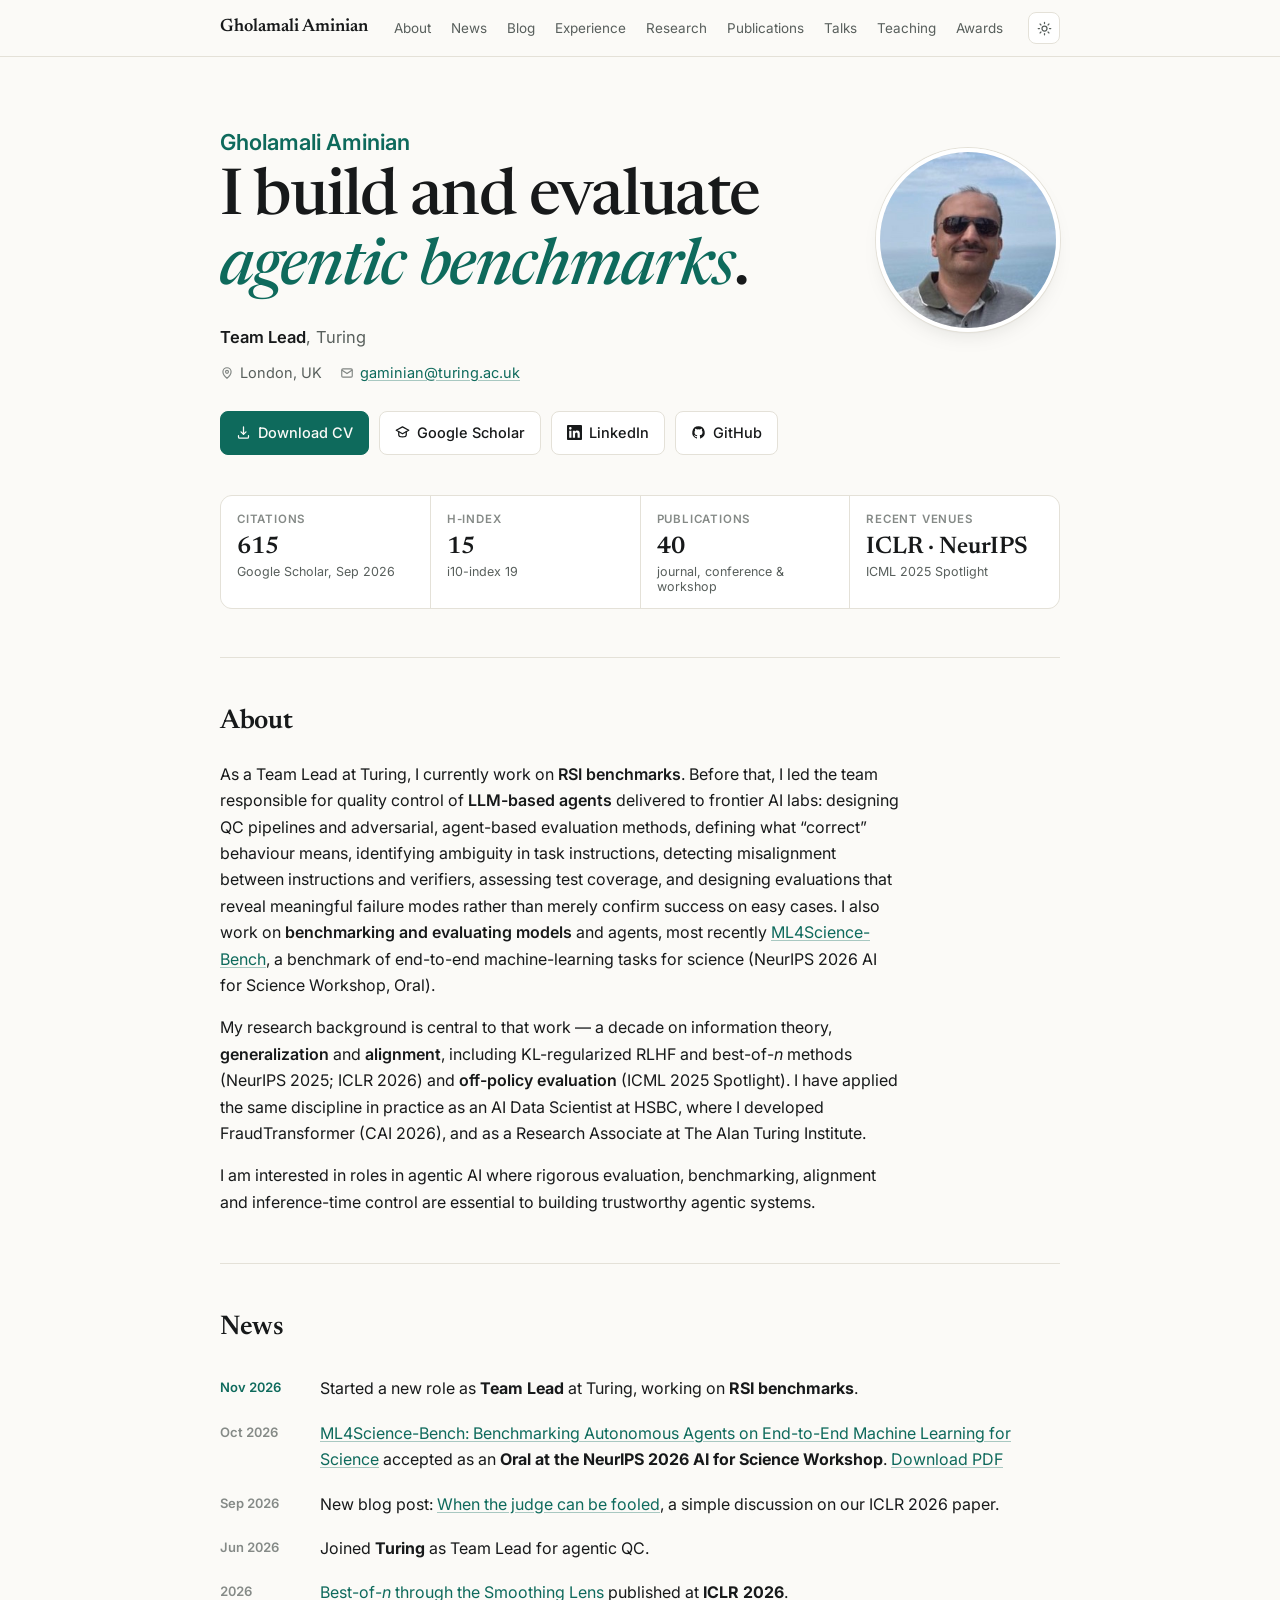
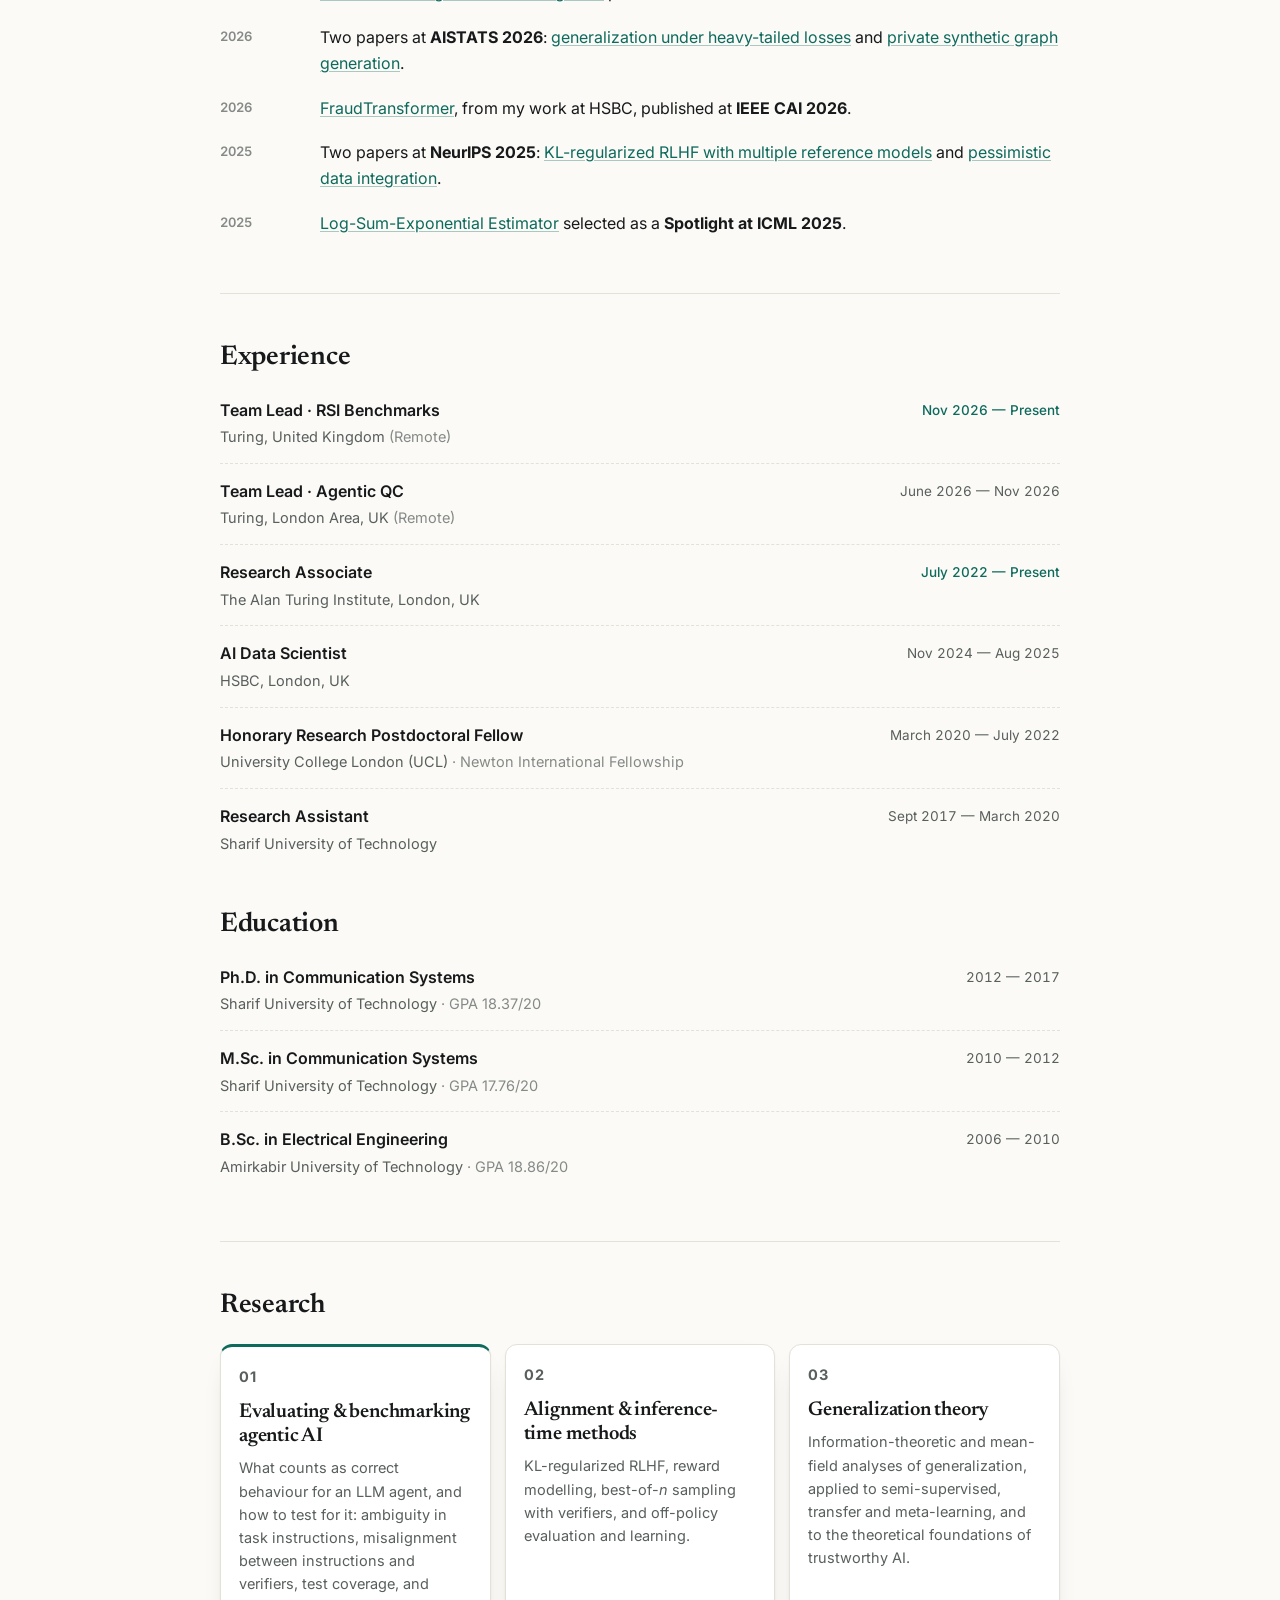
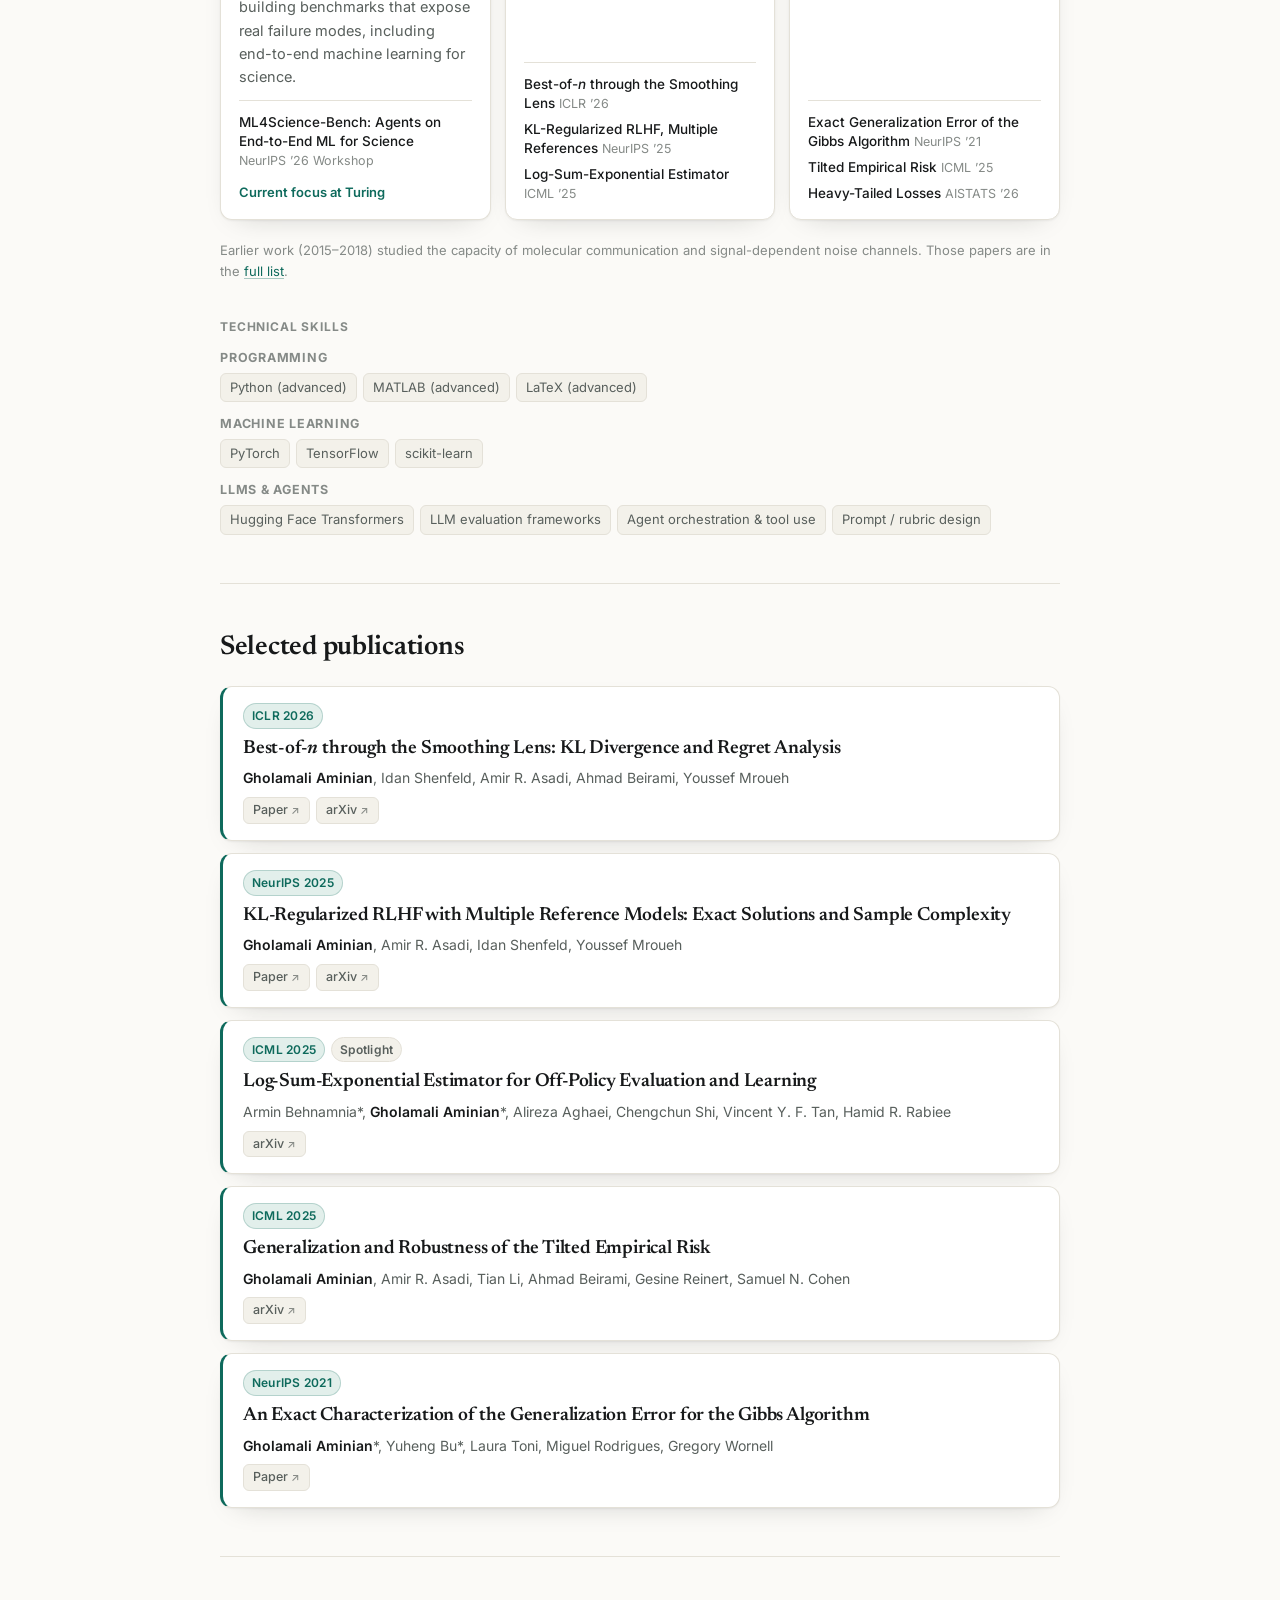
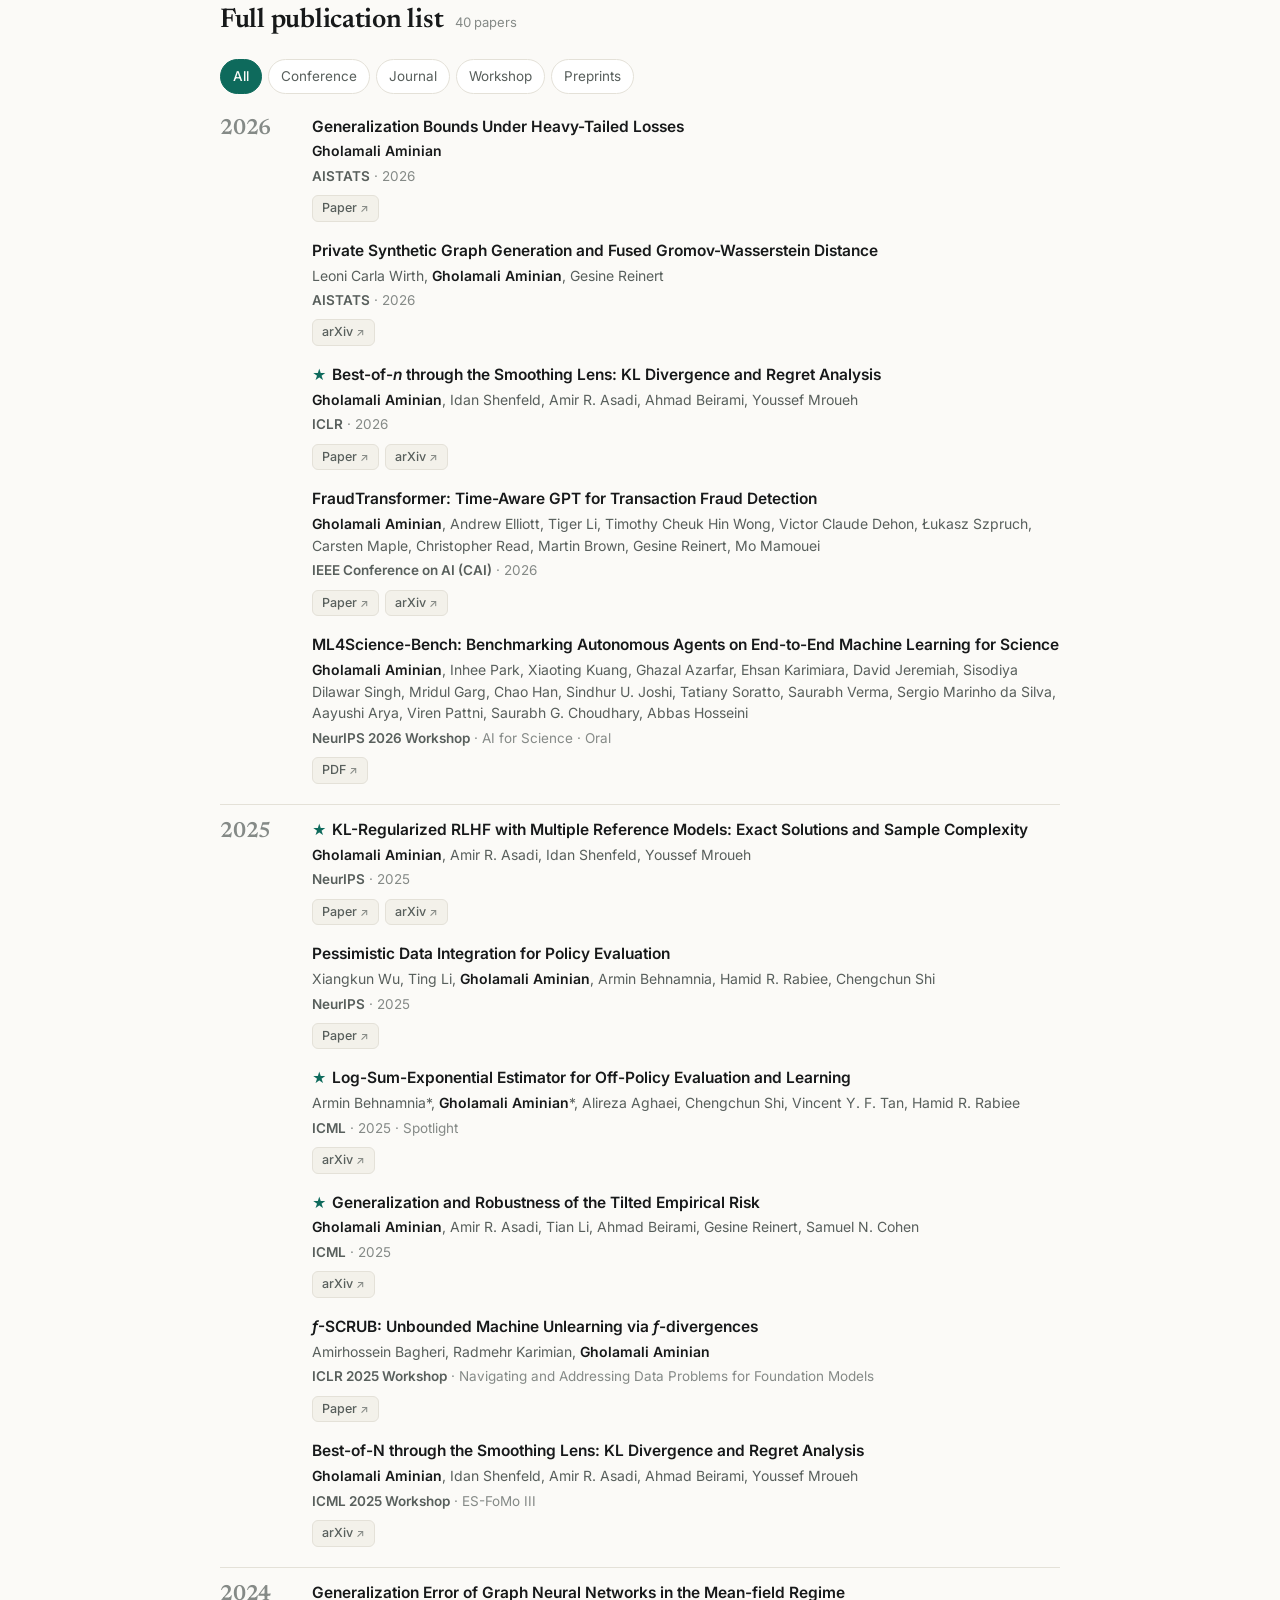
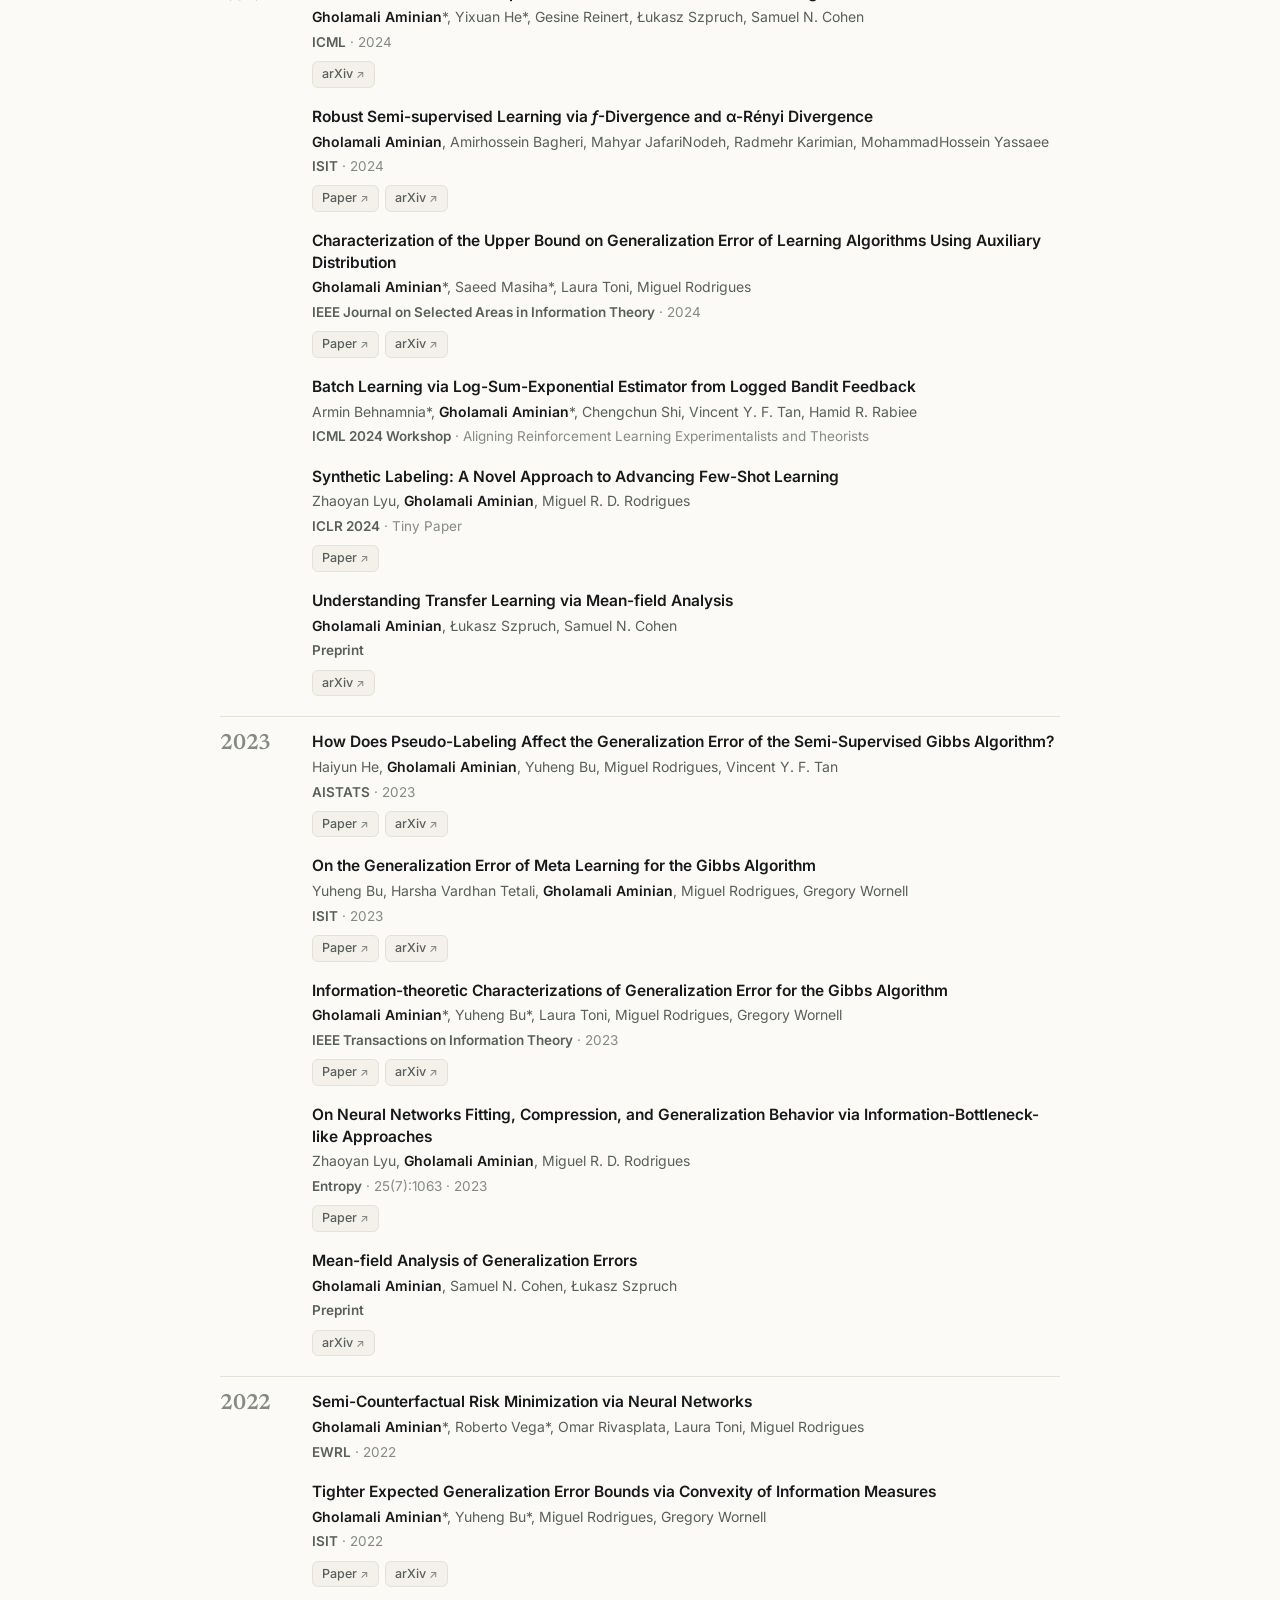
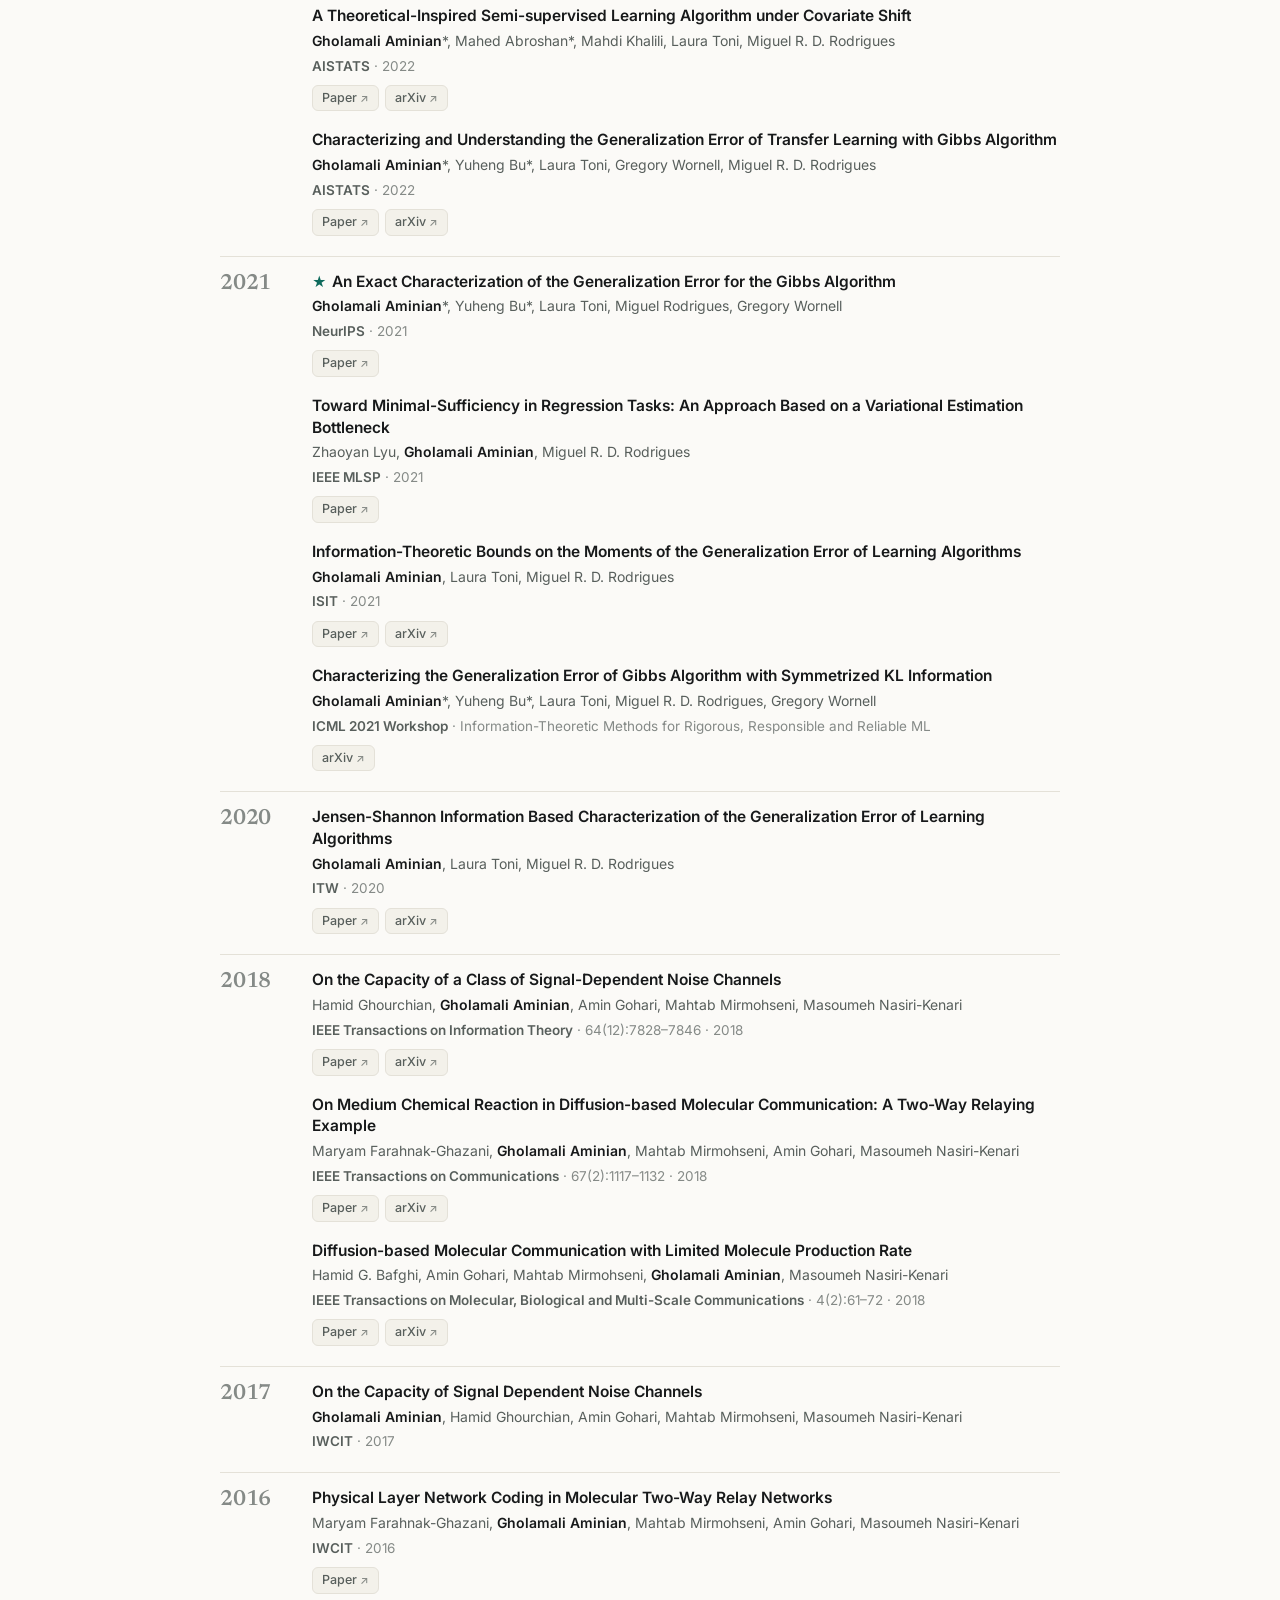
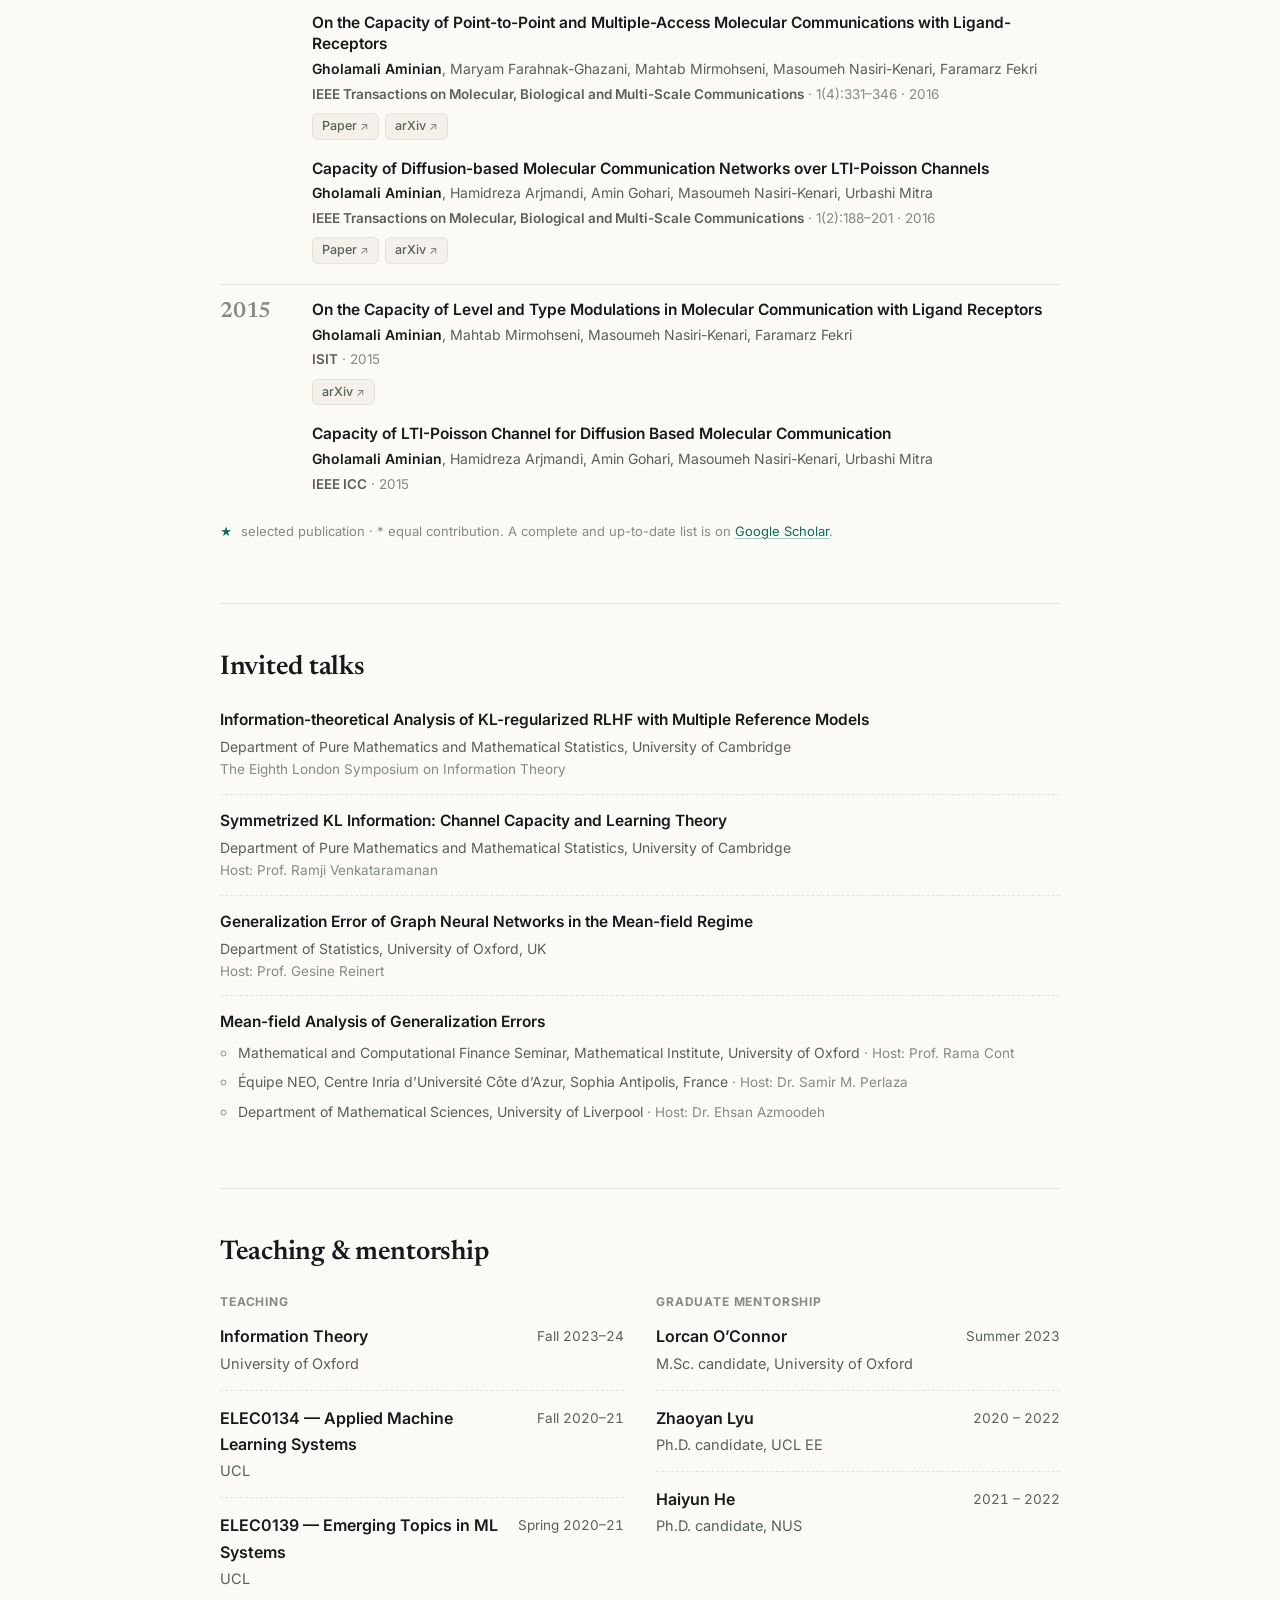
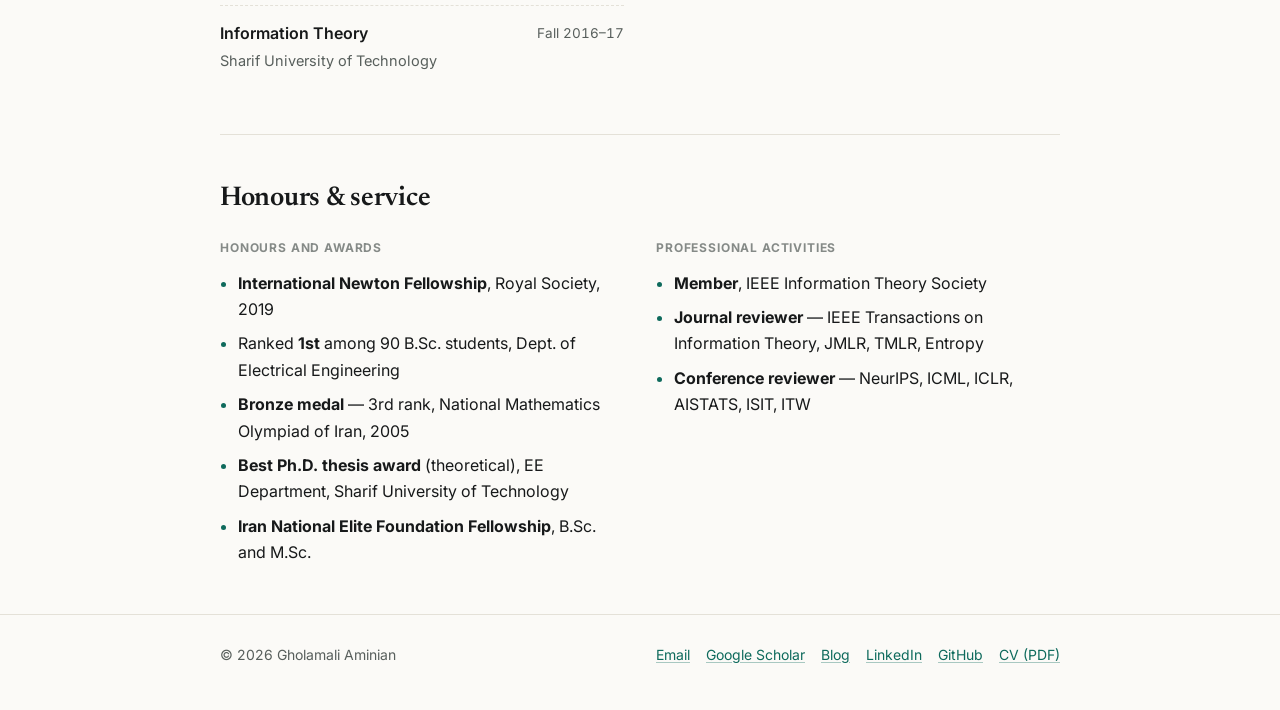
==== commit 8323e912: "new update" ====
--- a/index.html
+++ b/index.html
@@ -4,12 +4,12 @@
 <meta charset="utf-8">
 <meta name="viewport" content="width=device-width, initial-scale=1">
 <title>Gholamali Aminian</title>
-<meta name="description" content="Gholamali Aminian builds and evaluates agentic benchmarks. Head of Agentic QC at Turing and Research Associate at The Alan Turing Institute, working on agentic AI evaluation, LLM alignment and generalization theory.">
+<meta name="description" content="Gholamali Aminian builds and evaluates agentic benchmarks. Team Lead at Turing, working on RSI benchmarks, agentic AI evaluation, LLM alignment and generalization theory.">
 <meta name="author" content="Gholamali Aminian">
 <link rel="canonical" href="https://gholamaliaminian.github.io/">
 <meta property="og:type" content="profile">
 <meta property="og:title" content="Gholamali Aminian">
-<meta property="og:description" content="I build and evaluate agentic benchmarks. Head of Agentic QC at Turing · Research Associate at The Alan Turing Institute.">
+<meta property="og:description" content="I build and evaluate agentic benchmarks. Team Lead at Turing.">
 <meta property="og:url" content="https://gholamaliaminian.github.io/">
 <meta property="og:image" content="https://gholamaliaminian.github.io/assets/photo.jpg">
 <meta name="twitter:card" content="summary">
@@ -28,7 +28,7 @@
   "@type": "Person",
   "name": "Gholamali Aminian",
   "image": "https://gholamaliaminian.github.io/assets/photo.jpg",
-  "jobTitle": "Head of Agentic QC",
+  "jobTitle": "Team Lead",
   "worksFor": [
     { "@type": "Organization", "name": "Turing" },
     { "@type": "Organization", "name": "The Alan Turing Institute" }
@@ -74,8 +74,7 @@
       <h1>Gholamali Aminian</h1>
       <p class="tagline">I build and evaluate <em>agentic benchmarks</em>.</p>
       <p class="roles">
-        <strong>Head of Agentic QC</strong>, Turing <span>·</span>
-        <strong>Research Associate</strong>, The Alan Turing Institute
+        <strong>Team Lead</strong>, Turing
       </p>
     </div>
   </div>
@@ -122,7 +121,7 @@
   <section id="about">
     <div class="sec-head"><h2>About</h2></div>
     <div class="prose">
-      <p>As Head of Agentic QC at Turing, I lead quality control for <strong>LLM-based agents</strong>: defining what “correct” behaviour means, identifying ambiguity in task instructions, detecting misalignment between instructions and verifiers, assessing test coverage, and designing evaluations that reveal meaningful failure modes rather than merely confirm success on easy cases. I also work on <strong>benchmarking and evaluating models</strong> and agents, most recently <a href="assets/ML4Science_Benchmark.pdf">ML4Science-Bench</a>, a benchmark of end-to-end machine-learning tasks for science (NeurIPS 2026 AI for Science Workshop, Oral).</p>
+      <p>As a Team Lead at Turing, I currently work on <strong>RSI benchmarks</strong>. Before that, I led the team responsible for quality control of <strong>LLM-based agents</strong> delivered to frontier AI labs: designing QC pipelines and adversarial, agent-based evaluation methods, defining what “correct” behaviour means, identifying ambiguity in task instructions, detecting misalignment between instructions and verifiers, assessing test coverage, and designing evaluations that reveal meaningful failure modes rather than merely confirm success on easy cases. I also work on <strong>benchmarking and evaluating models</strong> and agents, most recently <a href="assets/ML4Science_Benchmark.pdf">ML4Science-Bench</a>, a benchmark of end-to-end machine-learning tasks for science (NeurIPS 2026 AI for Science Workshop, Oral).</p>
       <p>My research background is central to that work — a decade on information theory, <strong>generalization</strong> and <strong>alignment</strong>, including KL-regularized RLHF and best-of-<em>n</em> methods (NeurIPS 2025; ICLR 2026) and <strong>off-policy evaluation</strong> (ICML 2025 Spotlight). I have applied the same discipline in practice as an AI Data Scientist at HSBC, where I developed FraudTransformer (CAI 2026), and as a Research Associate at The Alan Turing Institute.</p>
       <p>I am interested in roles in agentic AI where rigorous evaluation, benchmarking, alignment and inference-time control are essential to building trustworthy agentic systems.</p>
     </div>
@@ -131,9 +130,10 @@
   <section id="news">
     <div class="sec-head"><h2>News</h2></div>
     <ul class="news">
+      <li><span class="news-when">Nov 2026</span><p>Started a new role as <strong>Team Lead</strong> at Turing, working on <strong>RSI benchmarks</strong>.</p></li>
       <li><span class="news-when">Oct 2026</span><p><a href="assets/ML4Science_Benchmark.pdf">ML4Science-Bench: Benchmarking Autonomous Agents on End-to-End Machine Learning for Science</a> accepted as an <strong>Oral at the NeurIPS 2026 AI for Science Workshop</strong>. <a href="assets/ML4Science_Benchmark.pdf" download>Download PDF</a></p></li>
       <li><span class="news-when">Sep 2026</span><p>New blog post: <a href="blog/soft-best-of-n.html">When the judge can be fooled</a>, a simple discussion on our ICLR 2026 paper.</p></li>
-      <li><span class="news-when">Jun 2026</span><p>Joined <strong>Turing</strong> as Head of Agentic QC.</p></li>
+      <li><span class="news-when">Jun 2026</span><p>Joined <strong>Turing</strong> as Team Lead for agentic QC.</p></li>
       <li><span class="news-when">2026</span><p><a href="https://proceedings.iclr.cc/paper_files/paper/2026/hash/abb7833fc3f38e785e3f9777c74610e5-Abstract-Conference.html">Best-of-<em>n</em> through the Smoothing Lens</a> published at <strong>ICLR 2026</strong>.</p></li>
       <li><span class="news-when">2026</span><p>Two papers at <strong>AISTATS 2026</strong>: <a href="https://openreview.net/forum?id=5HbgyFDDDt">generalization under heavy-tailed losses</a> and <a href="https://arxiv.org/abs/2502.11778">private synthetic graph generation</a>.</p></li>
       <li><span class="news-when">2026</span><p><a href="https://ieeexplore.ieee.org/abstract/document/11536152/">FraudTransformer</a>, from my work at HSBC, published at <strong>IEEE CAI 2026</strong>.</p></li>
@@ -146,9 +146,14 @@
     <div class="sec-head"><h2>Experience</h2></div>
     <ul class="entries">
       <li class="entry">
-        <div class="role">Head of Agentic QC</div>
-        <div class="when now">June 2026 — Present</div>
-        <div class="org">Turing, US <em>(Remote)</em></div>
+        <div class="role">Team Lead · RSI Benchmarks</div>
+        <div class="when now">Nov 2026 — Present</div>
+        <div class="org">Turing, United Kingdom <em>(Remote)</em></div>
+      </li>
+      <li class="entry">
+        <div class="role">Team Lead · Agentic QC</div>
+        <div class="when">June 2026 — Nov 2026</div>
+        <div class="org">Turing, London Area, UK <em>(Remote)</em></div>
       </li>
       <li class="entry">
         <div class="role">Research Associate</div>
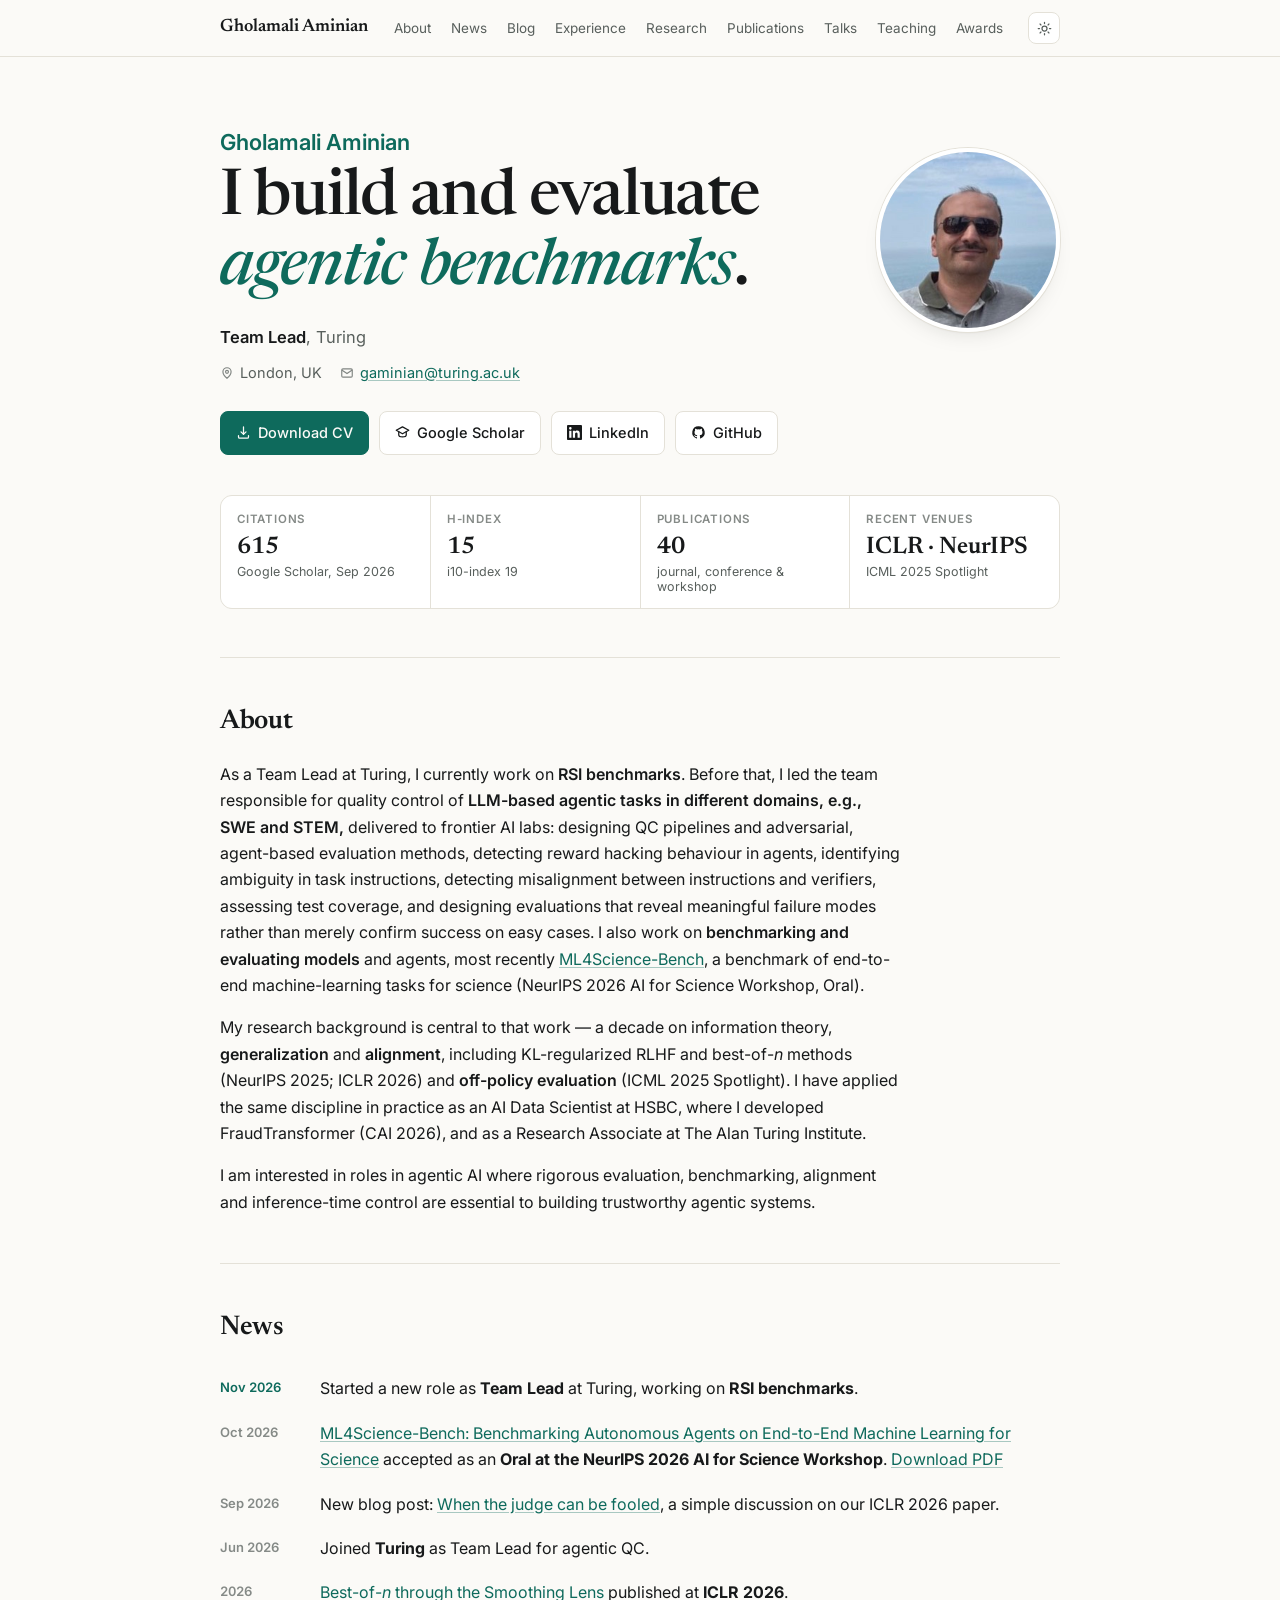
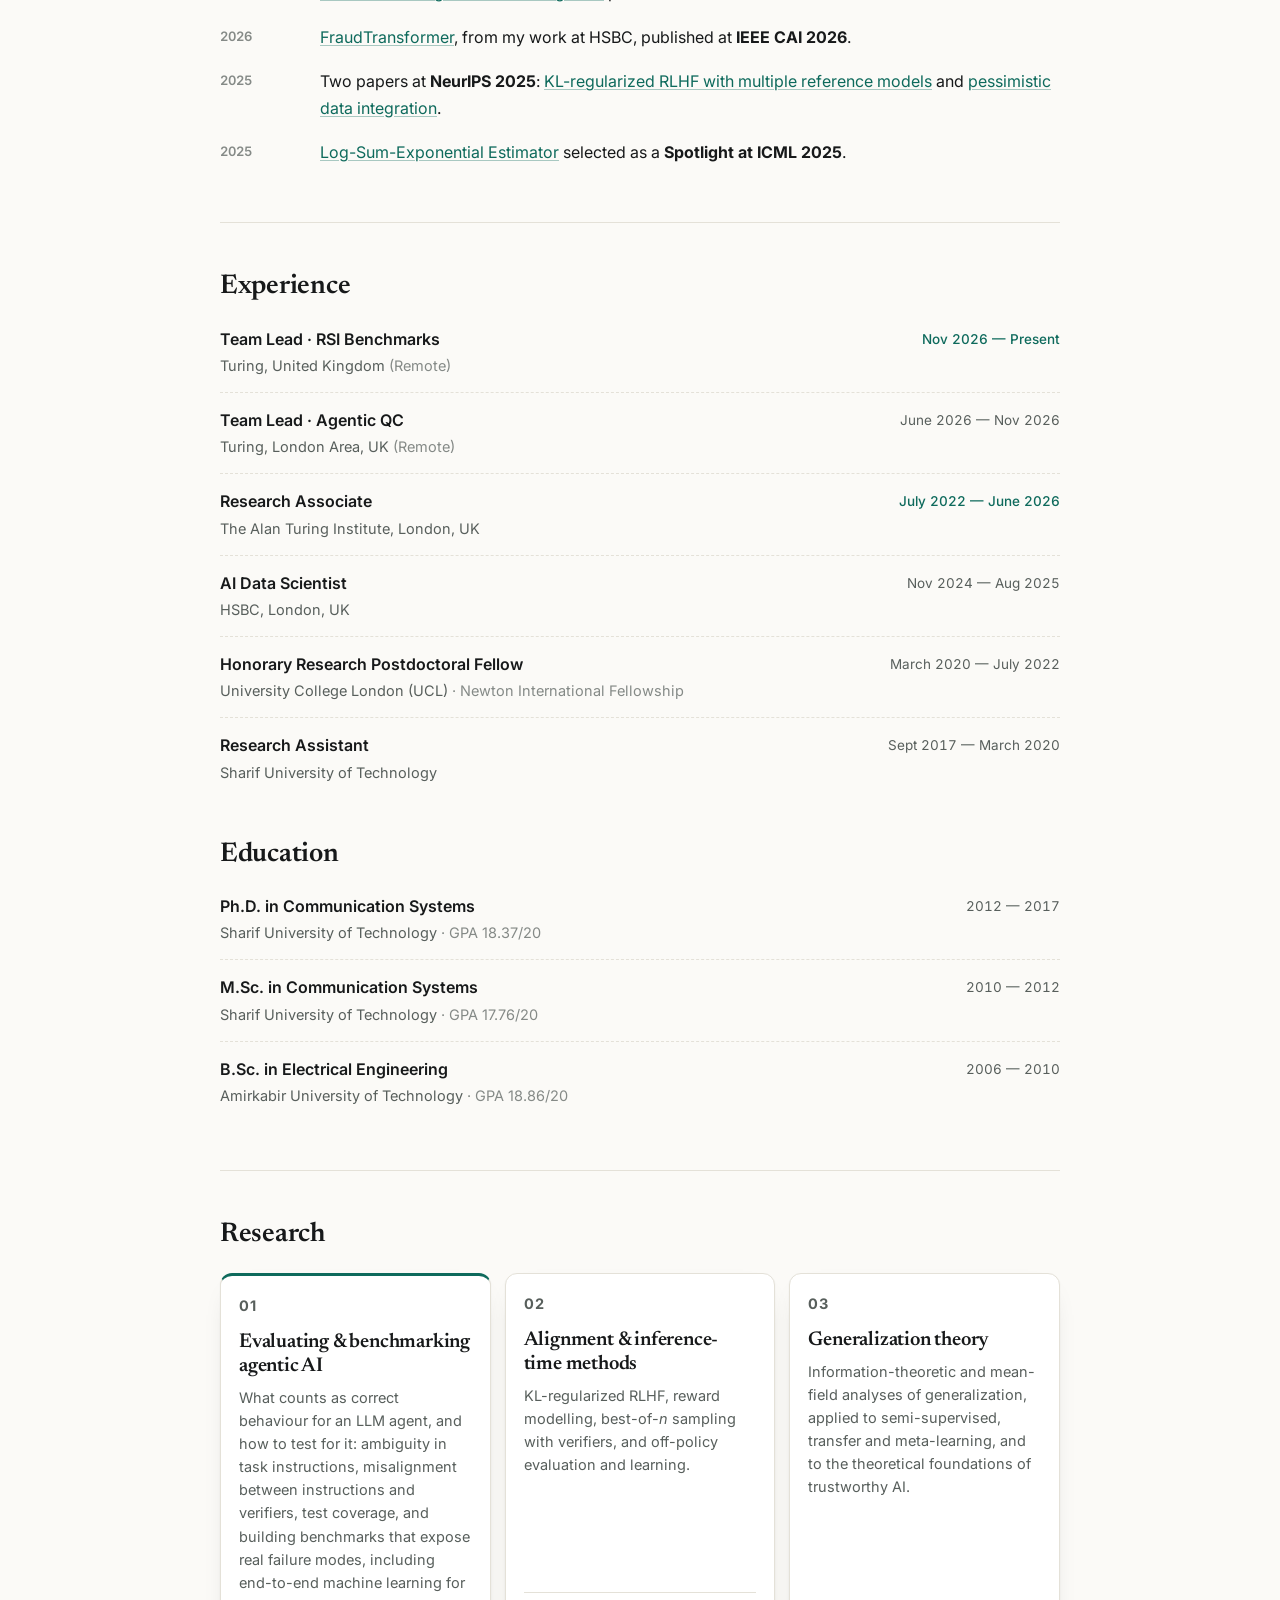
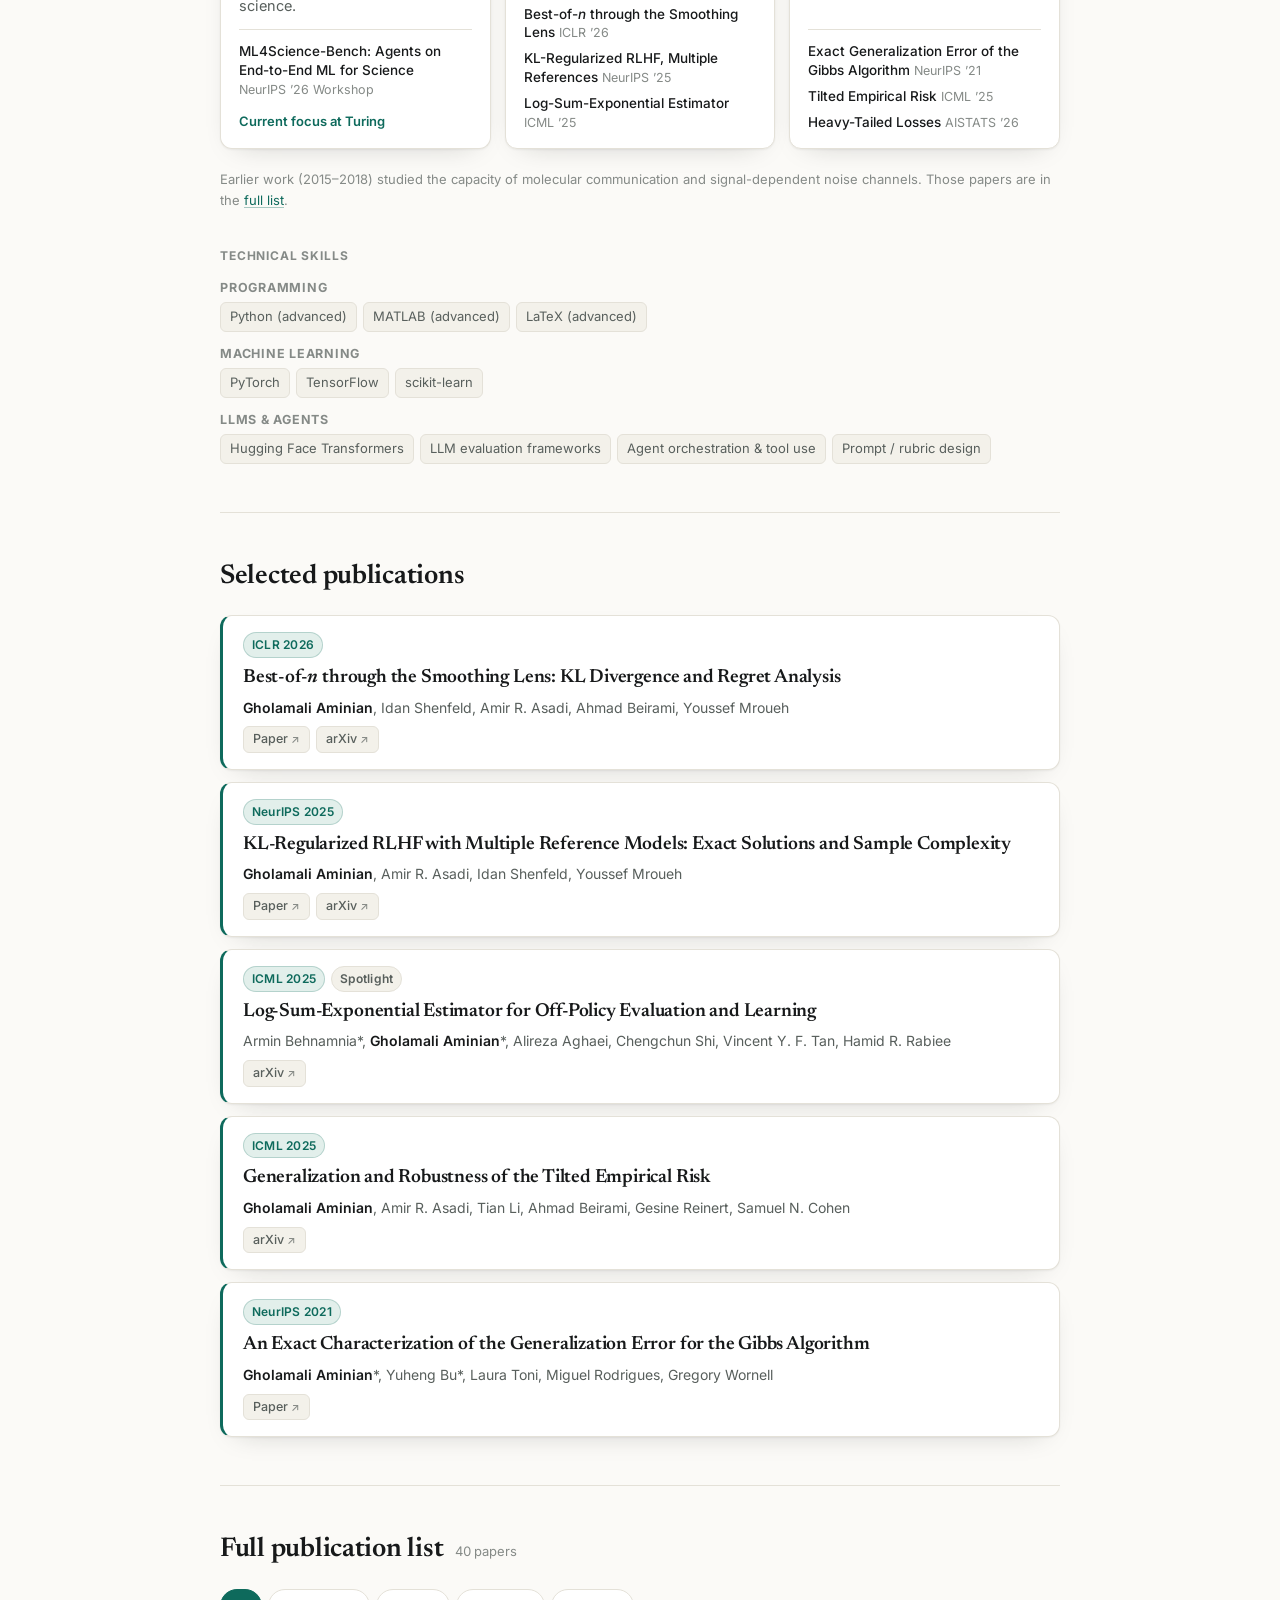
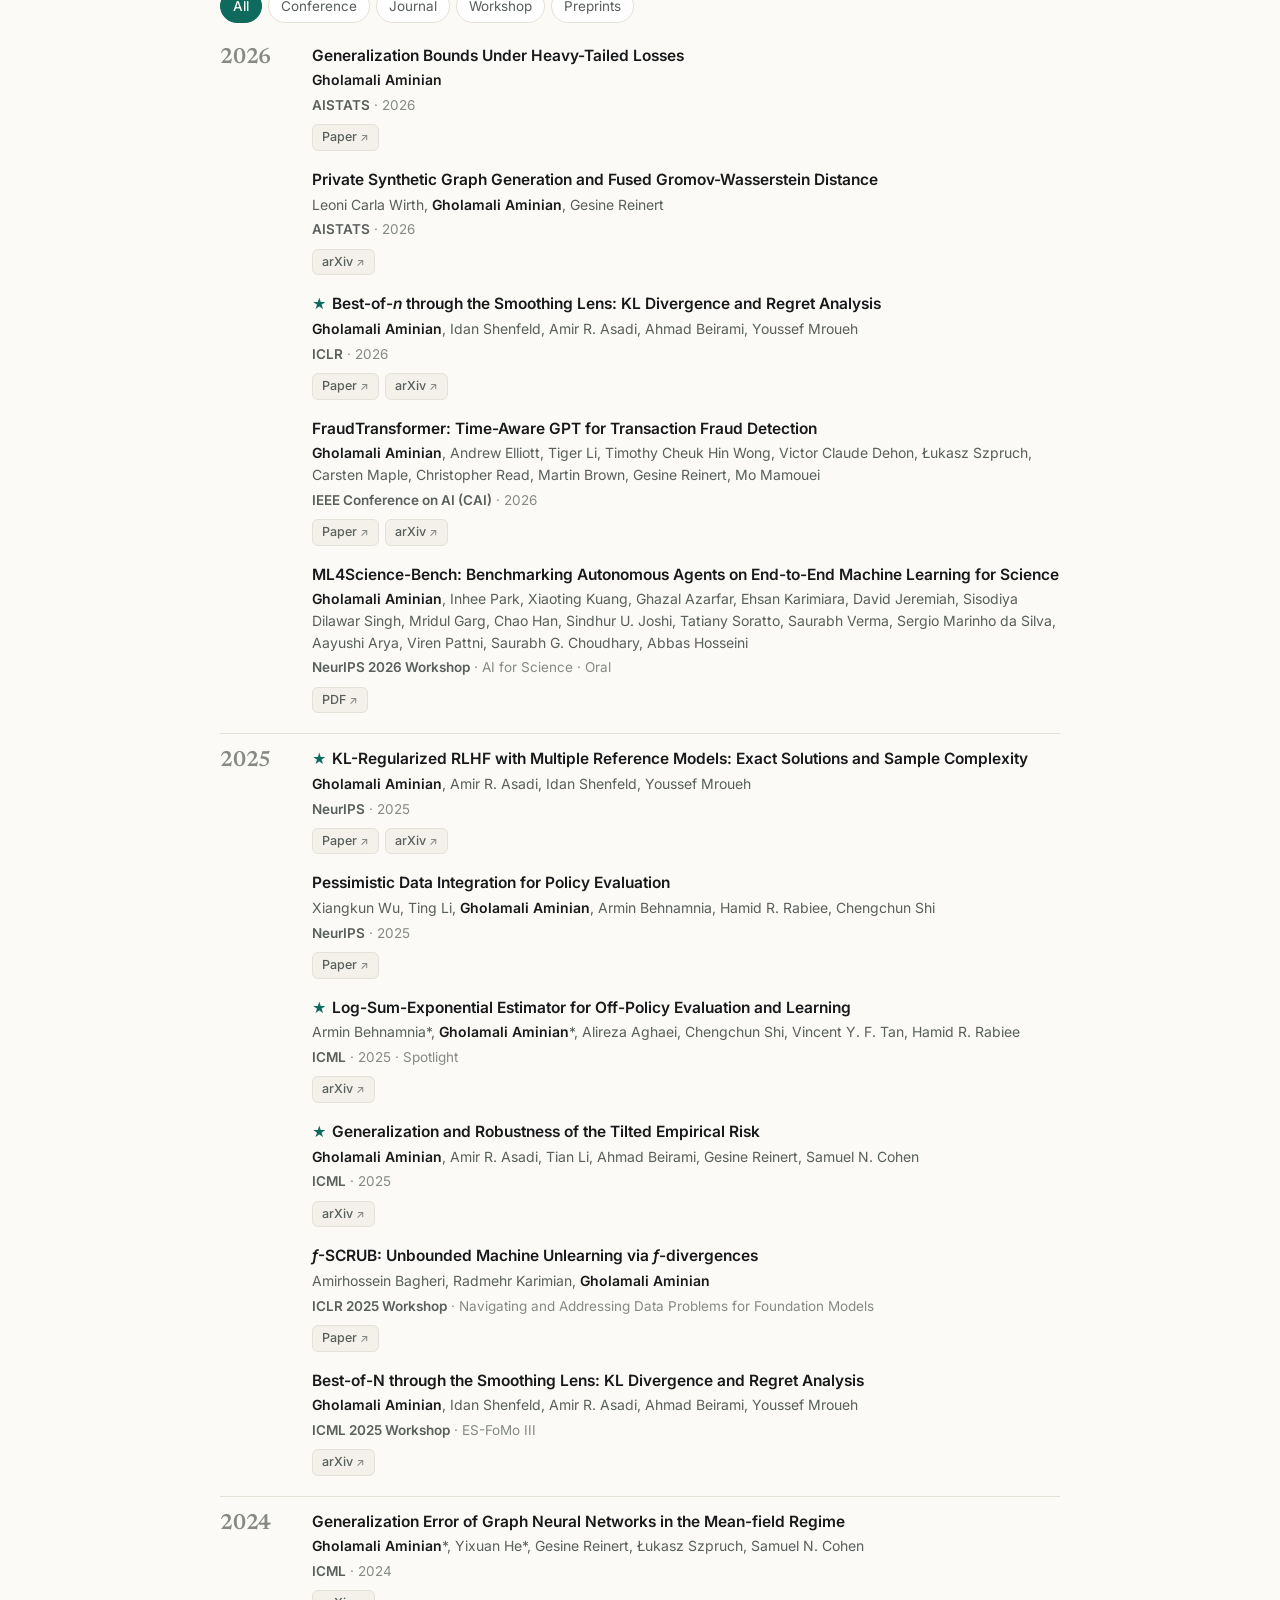
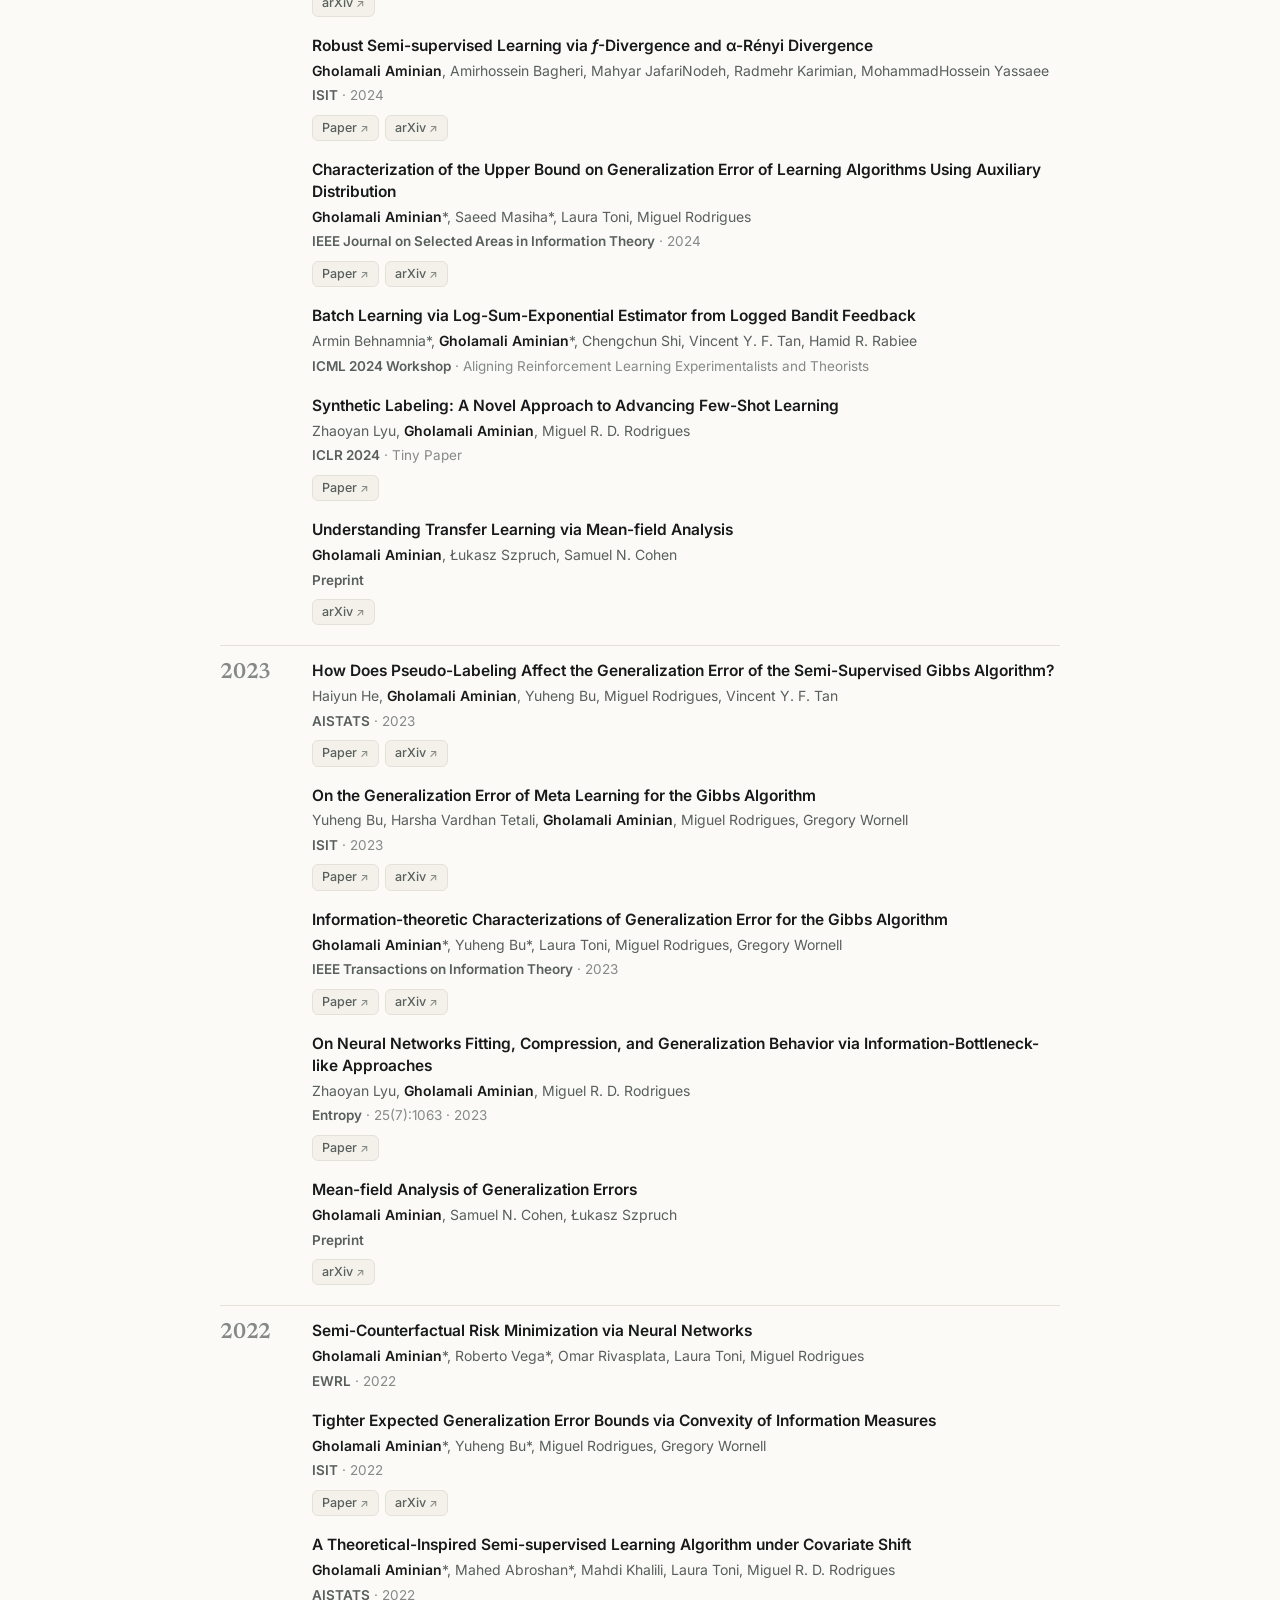
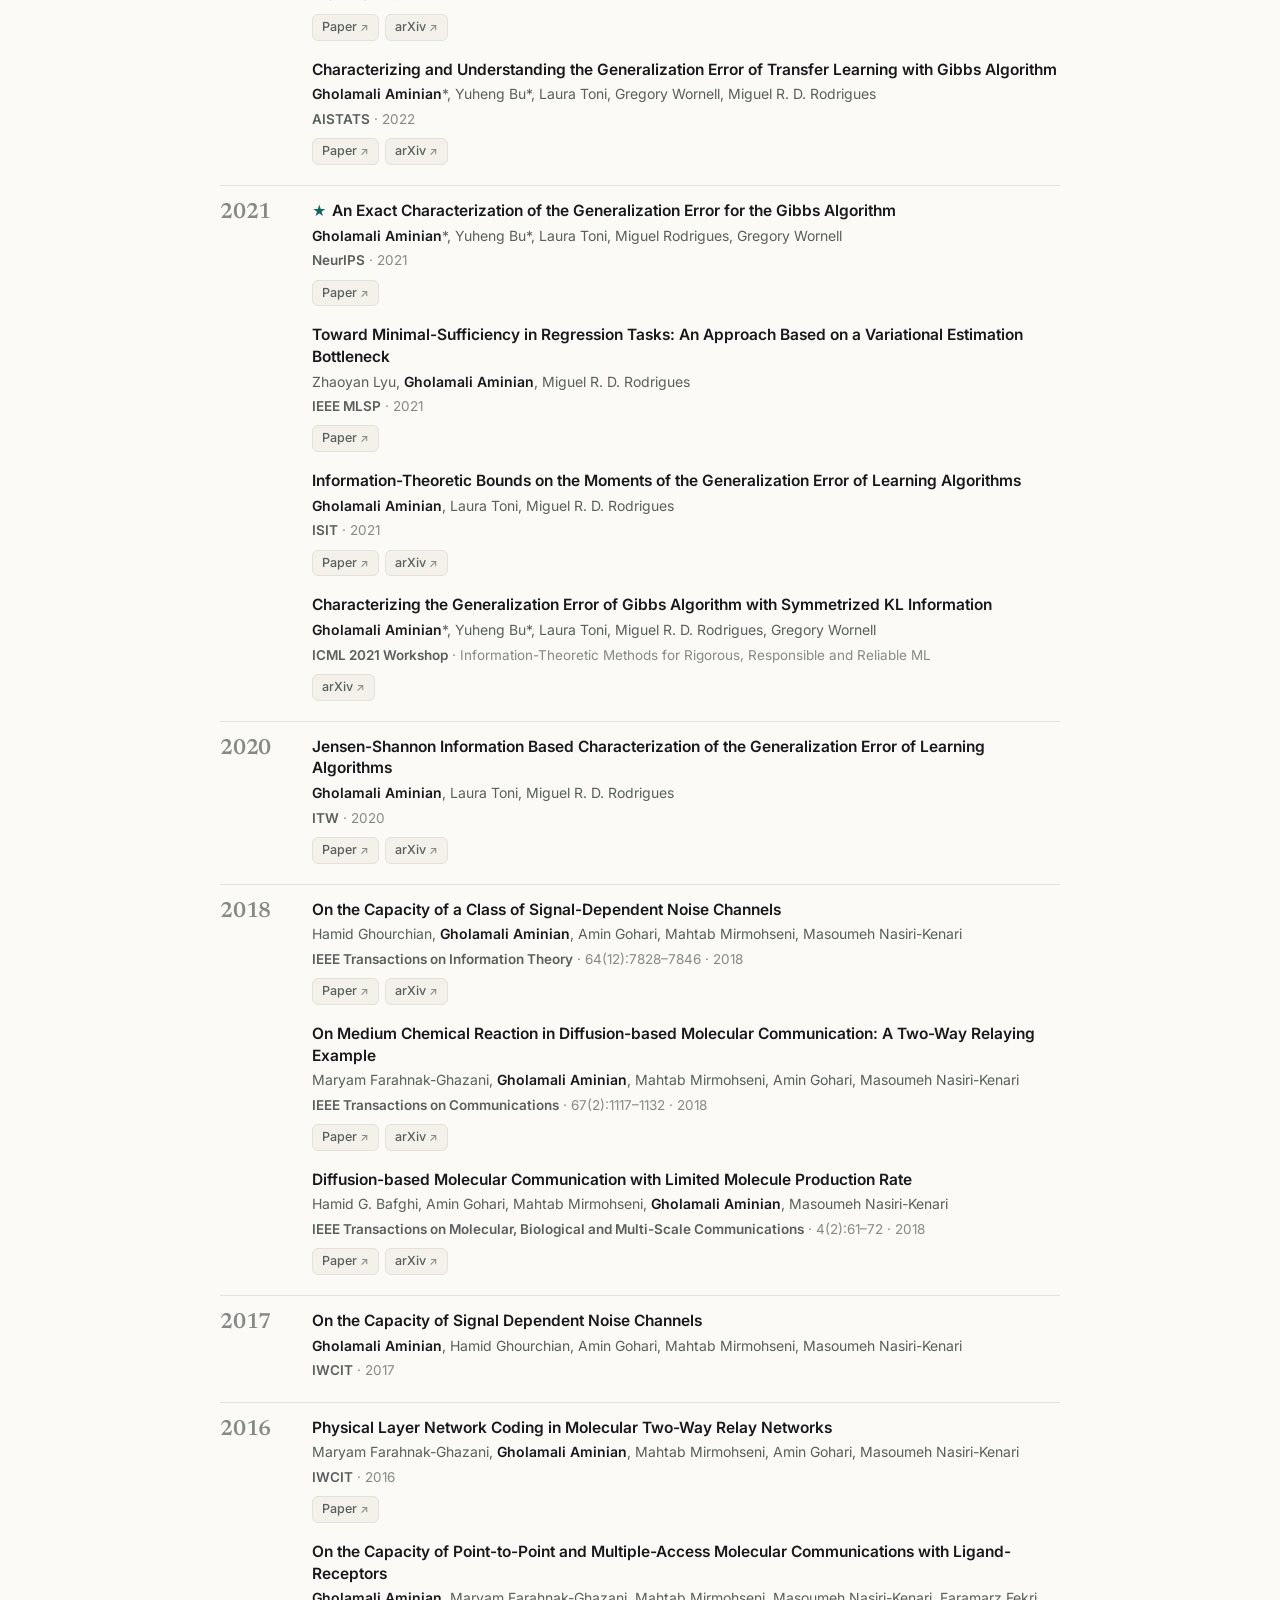
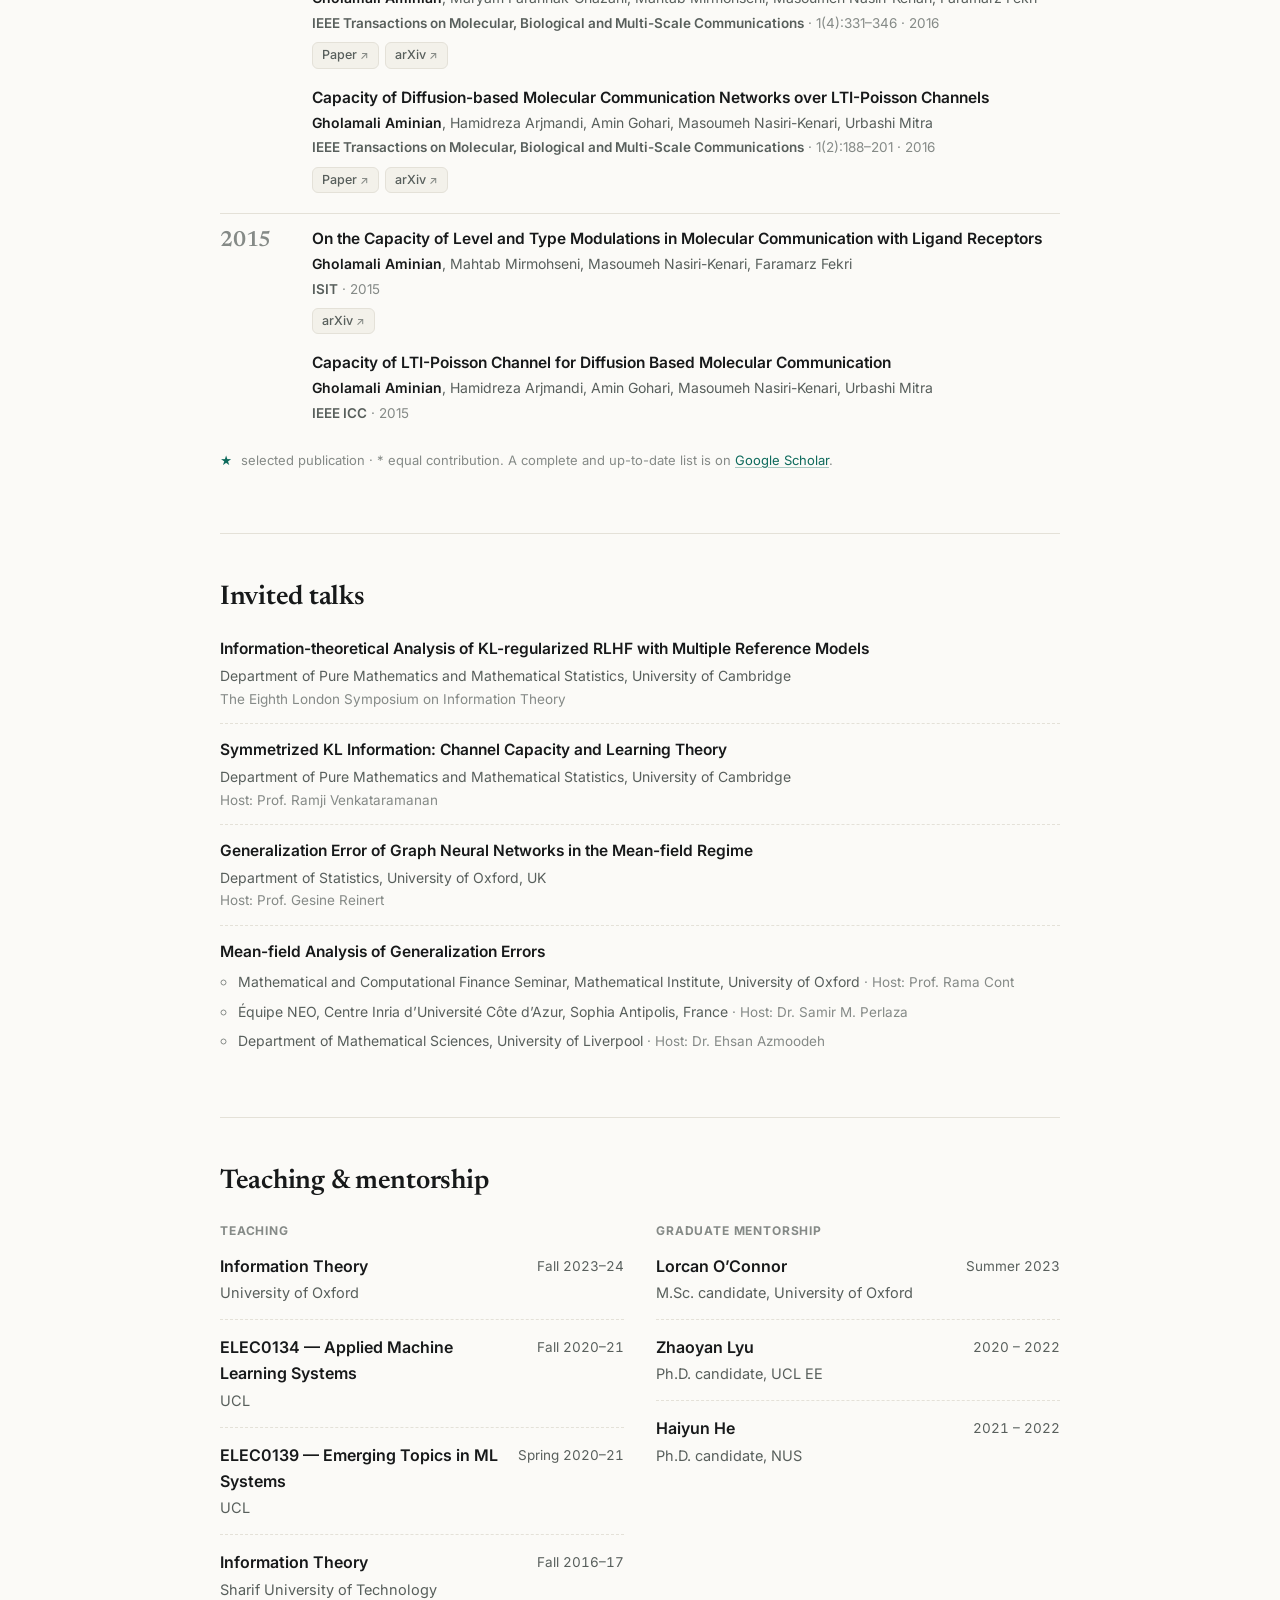
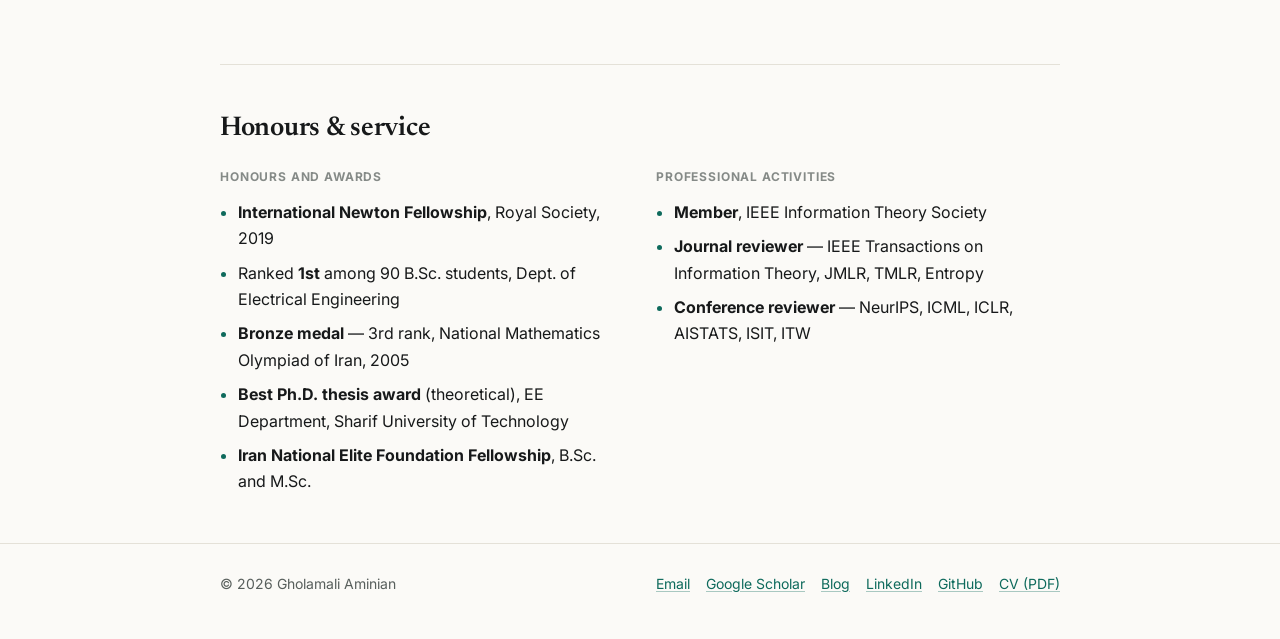
==== commit 201b3f1b: "new update" ====
--- a/index.html
+++ b/index.html
@@ -121,7 +121,7 @@
   <section id="about">
     <div class="sec-head"><h2>About</h2></div>
     <div class="prose">
-      <p>As a Team Lead at Turing, I currently work on <strong>RSI benchmarks</strong>. Before that, I led the team responsible for quality control of <strong>LLM-based agents</strong> delivered to frontier AI labs: designing QC pipelines and adversarial, agent-based evaluation methods, defining what “correct” behaviour means, identifying ambiguity in task instructions, detecting misalignment between instructions and verifiers, assessing test coverage, and designing evaluations that reveal meaningful failure modes rather than merely confirm success on easy cases. I also work on <strong>benchmarking and evaluating models</strong> and agents, most recently <a href="assets/ML4Science_Benchmark.pdf">ML4Science-Bench</a>, a benchmark of end-to-end machine-learning tasks for science (NeurIPS 2026 AI for Science Workshop, Oral).</p>
+      <p>As a Team Lead at Turing, I currently work on <strong>RSI benchmarks</strong>. Before that, I led the team responsible for quality control of <strong>LLM-based agentic tasks in different domains, e.g., SWE and STEM,</strong> delivered to frontier AI labs: designing QC pipelines and adversarial, agent-based evaluation methods, detecting reward hacking behaviour in agents, identifying ambiguity in task instructions, detecting misalignment between instructions and verifiers, assessing test coverage, and designing evaluations that reveal meaningful failure modes rather than merely confirm success on easy cases. I also work on <strong>benchmarking and evaluating models</strong> and agents, most recently <a href="assets/ML4Science_Benchmark.pdf">ML4Science-Bench</a>, a benchmark of end-to-end machine-learning tasks for science (NeurIPS 2026 AI for Science Workshop, Oral).</p>
       <p>My research background is central to that work — a decade on information theory, <strong>generalization</strong> and <strong>alignment</strong>, including KL-regularized RLHF and best-of-<em>n</em> methods (NeurIPS 2025; ICLR 2026) and <strong>off-policy evaluation</strong> (ICML 2025 Spotlight). I have applied the same discipline in practice as an AI Data Scientist at HSBC, where I developed FraudTransformer (CAI 2026), and as a Research Associate at The Alan Turing Institute.</p>
       <p>I am interested in roles in agentic AI where rigorous evaluation, benchmarking, alignment and inference-time control are essential to building trustworthy agentic systems.</p>
     </div>
@@ -135,7 +135,6 @@
       <li><span class="news-when">Sep 2026</span><p>New blog post: <a href="blog/soft-best-of-n.html">When the judge can be fooled</a>, a simple discussion on our ICLR 2026 paper.</p></li>
       <li><span class="news-when">Jun 2026</span><p>Joined <strong>Turing</strong> as Team Lead for agentic QC.</p></li>
       <li><span class="news-when">2026</span><p><a href="https://proceedings.iclr.cc/paper_files/paper/2026/hash/abb7833fc3f38e785e3f9777c74610e5-Abstract-Conference.html">Best-of-<em>n</em> through the Smoothing Lens</a> published at <strong>ICLR 2026</strong>.</p></li>
-      <li><span class="news-when">2026</span><p>Two papers at <strong>AISTATS 2026</strong>: <a href="https://openreview.net/forum?id=5HbgyFDDDt">generalization under heavy-tailed losses</a> and <a href="https://arxiv.org/abs/2502.11778">private synthetic graph generation</a>.</p></li>
       <li><span class="news-when">2026</span><p><a href="https://ieeexplore.ieee.org/abstract/document/11536152/">FraudTransformer</a>, from my work at HSBC, published at <strong>IEEE CAI 2026</strong>.</p></li>
       <li><span class="news-when">2025</span><p>Two papers at <strong>NeurIPS 2025</strong>: <a href="https://proceedings.neurips.cc/paper_files/paper/2025/hash/929a633a55ffa324f619f9d804b5067d-Abstract-Conference.html">KL-regularized RLHF with multiple reference models</a> and <a href="https://proceedings.neurips.cc/paper_files/paper/2025/hash/9a3e2737cbb40d41b4a8efe33dbf511b-Abstract-Conference.html">pessimistic data integration</a>.</p></li>
       <li><span class="news-when">2025</span><p><a href="https://arxiv.org/abs/2506.06873">Log-Sum-Exponential Estimator</a> selected as a <strong>Spotlight at ICML 2025</strong>.</p></li>
@@ -157,7 +156,7 @@
       </li>
       <li class="entry">
         <div class="role">Research Associate</div>
-        <div class="when now">July 2022 — Present</div>
+        <div class="when now">July 2022 — June 2026</div>
         <div class="org">The Alan Turing Institute, London, UK</div>
       </li>
       <li class="entry">
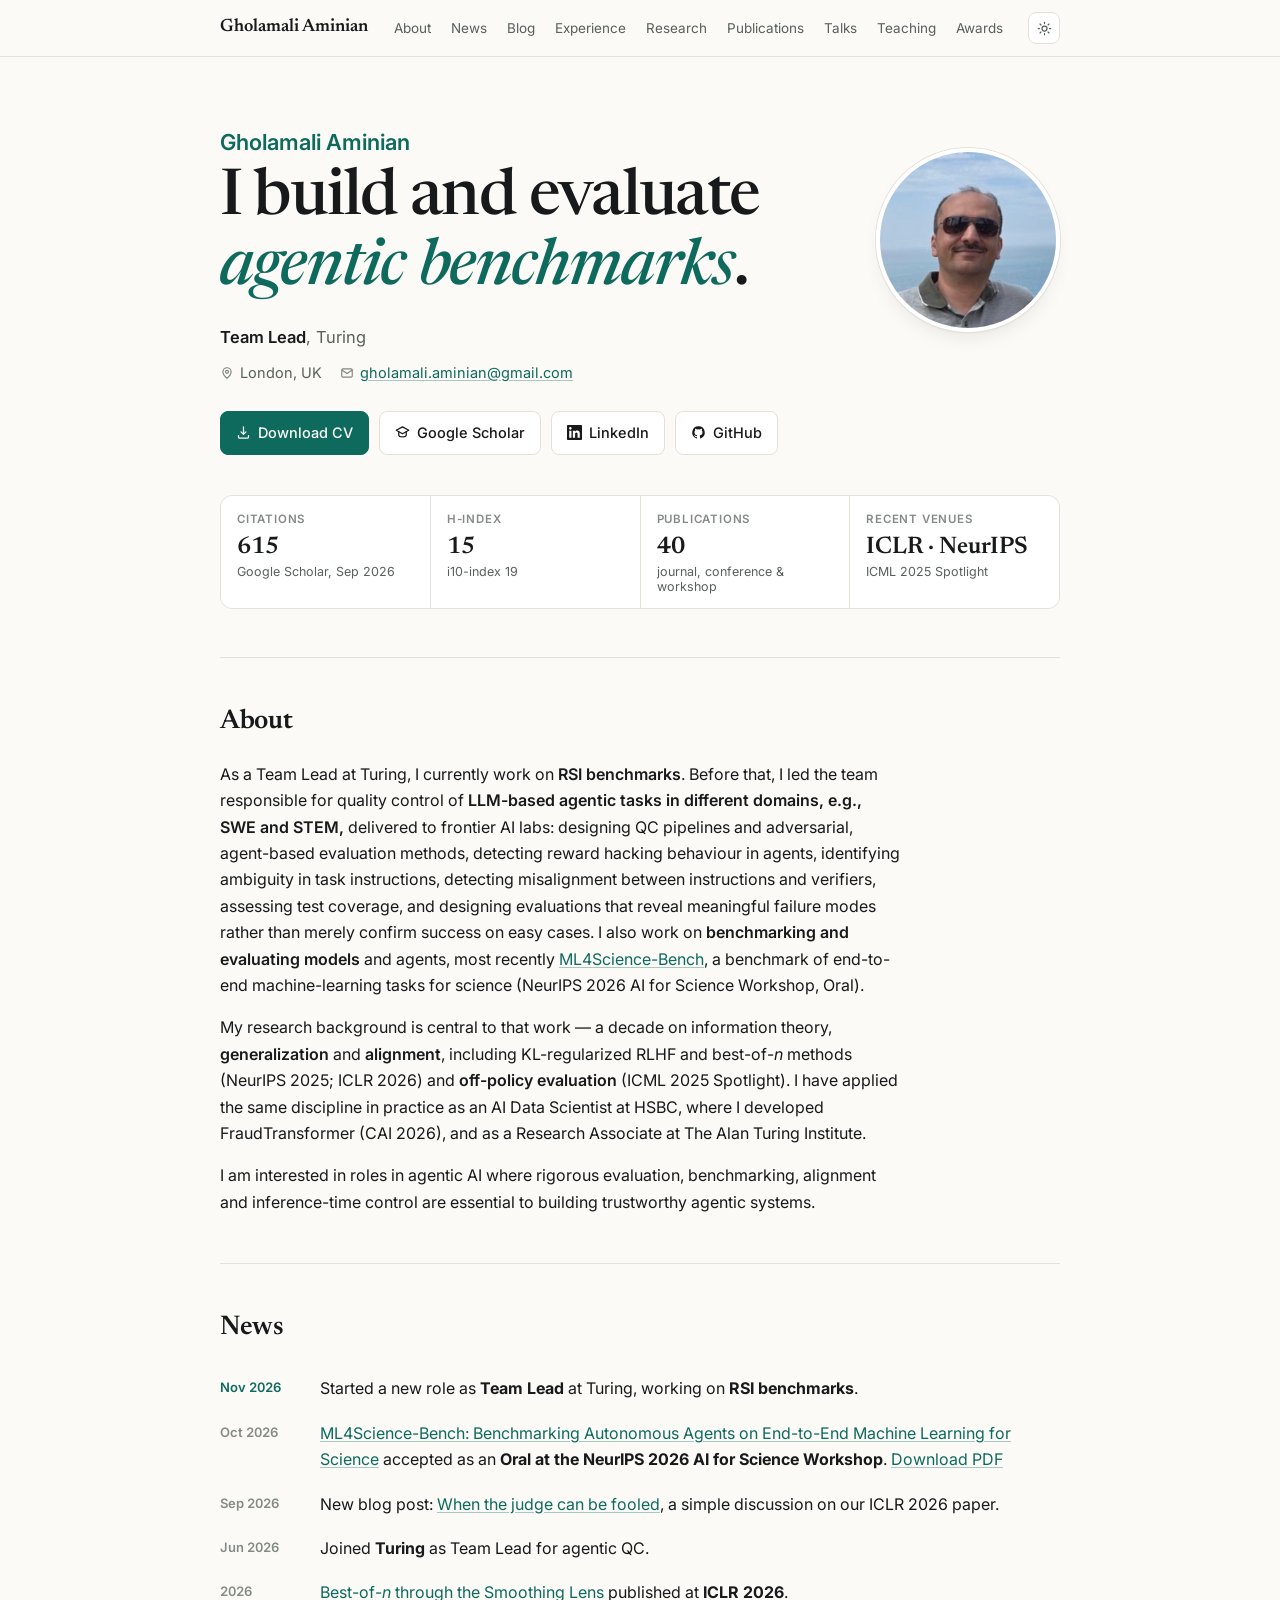
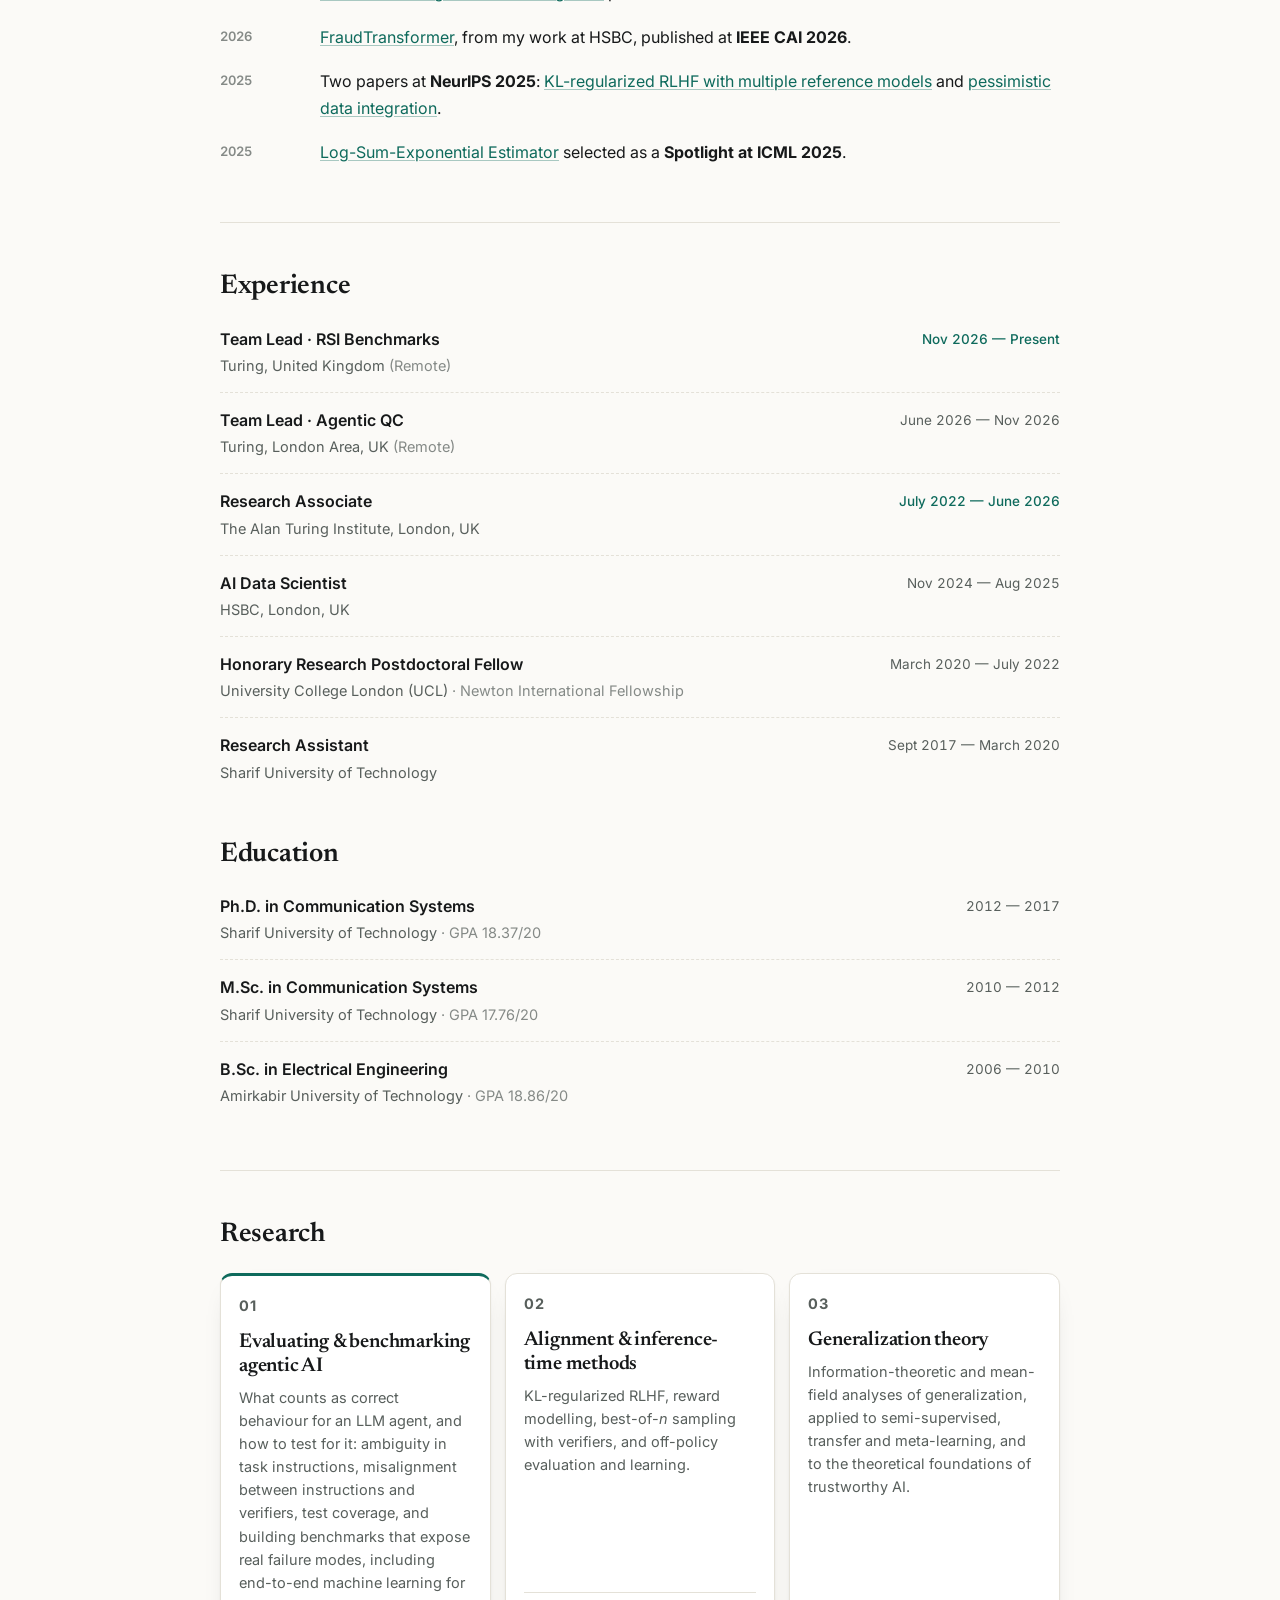
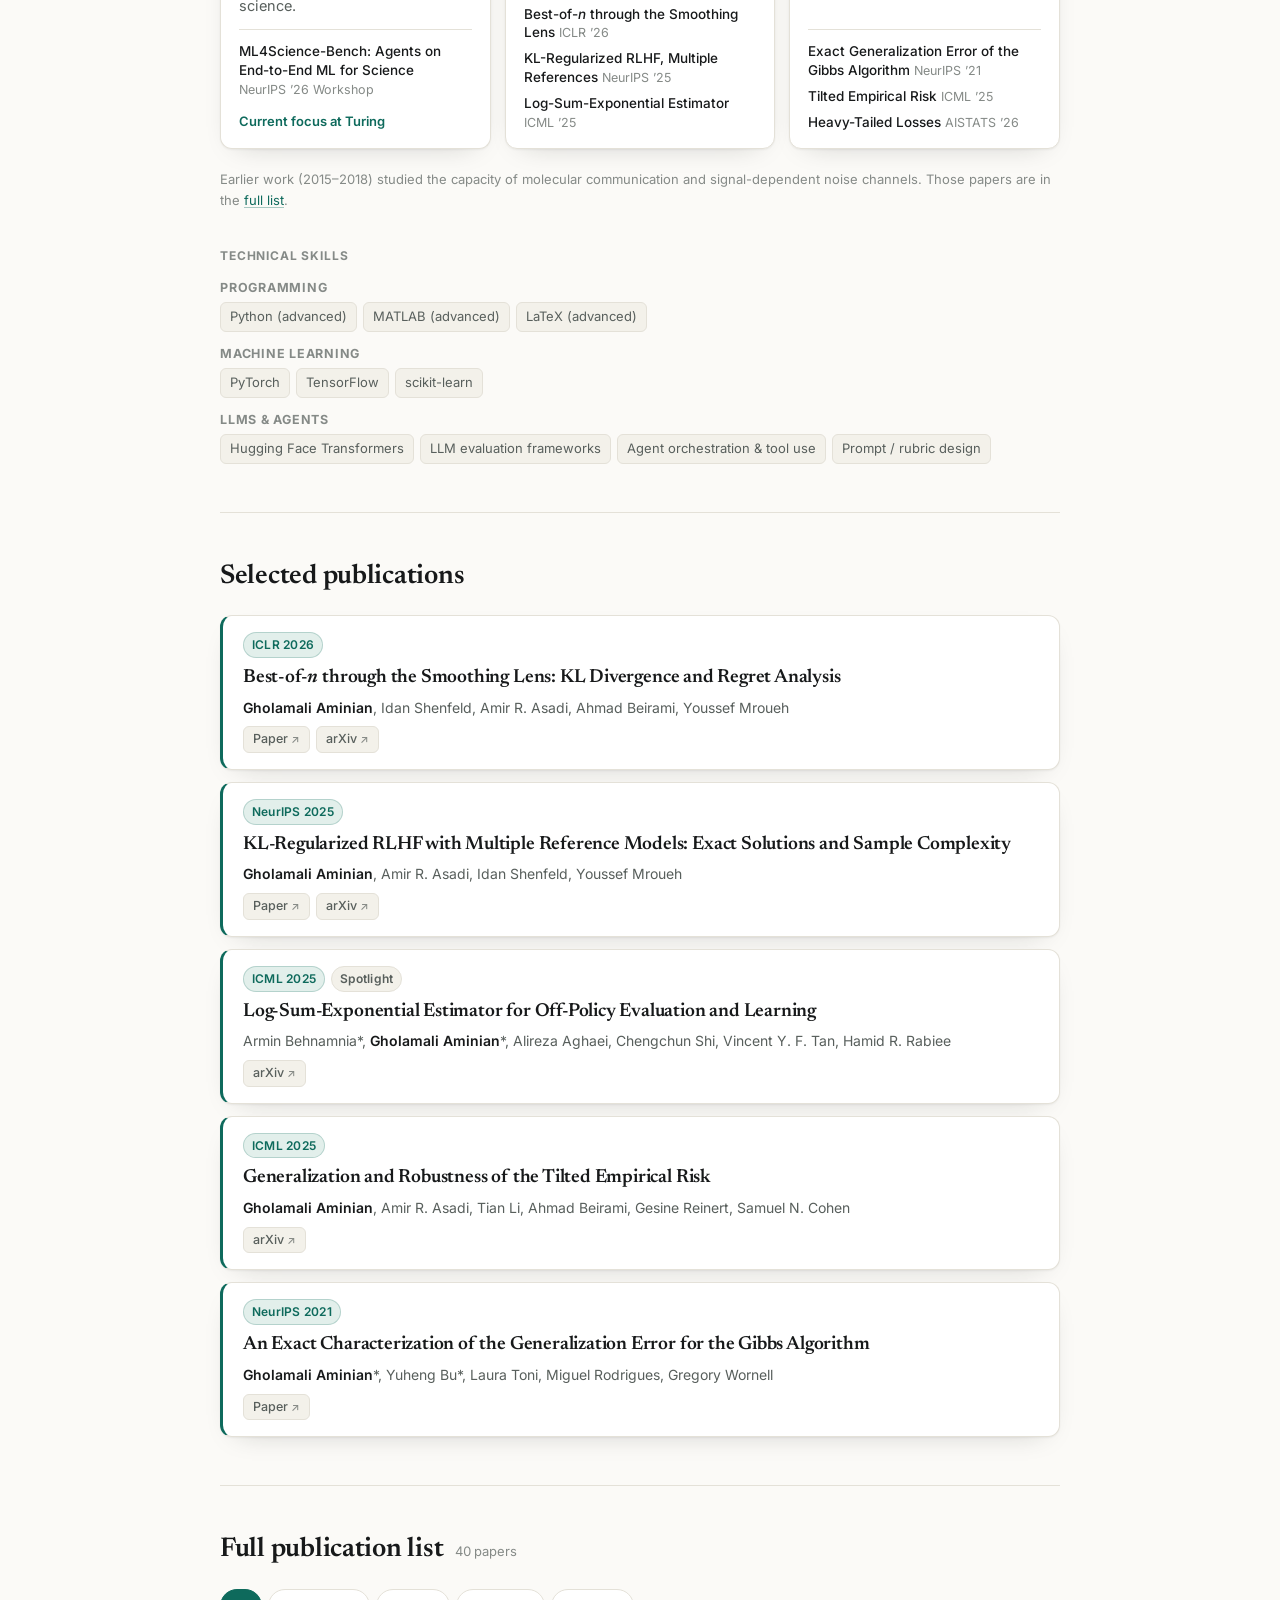
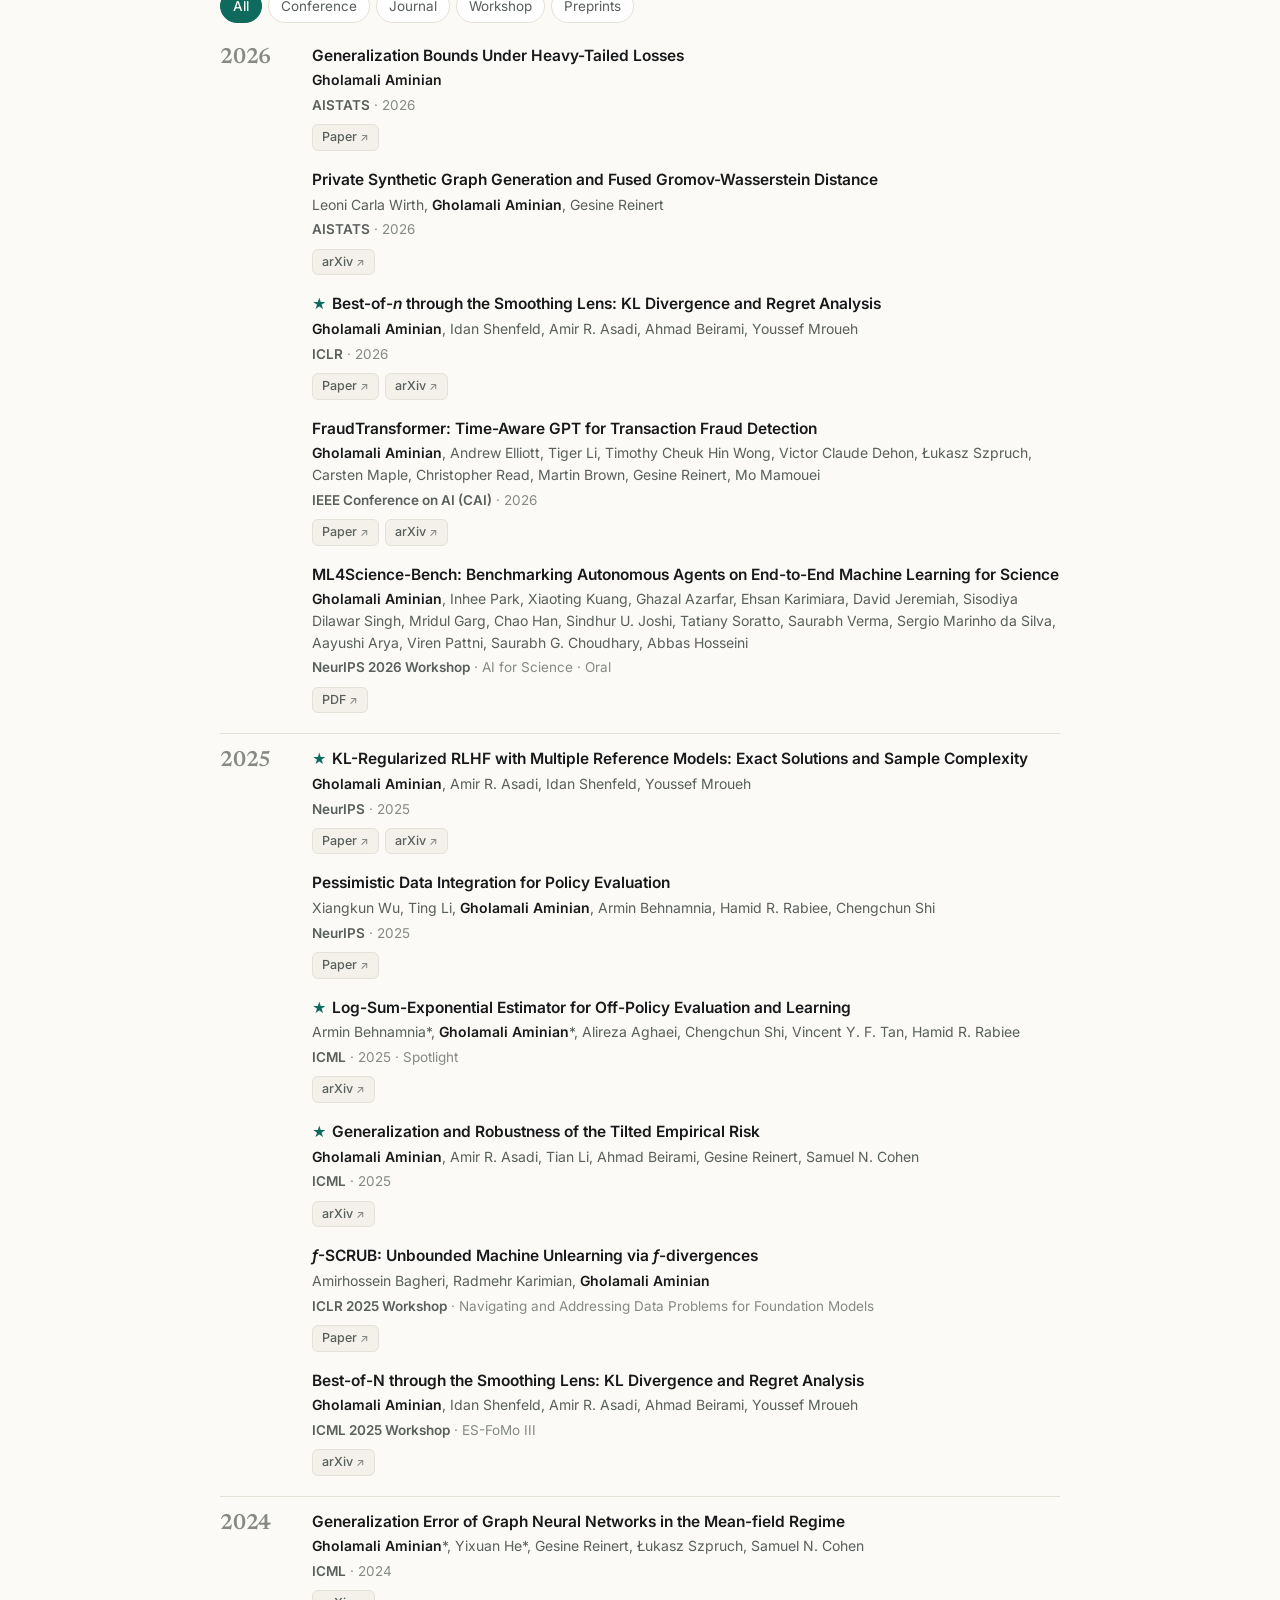
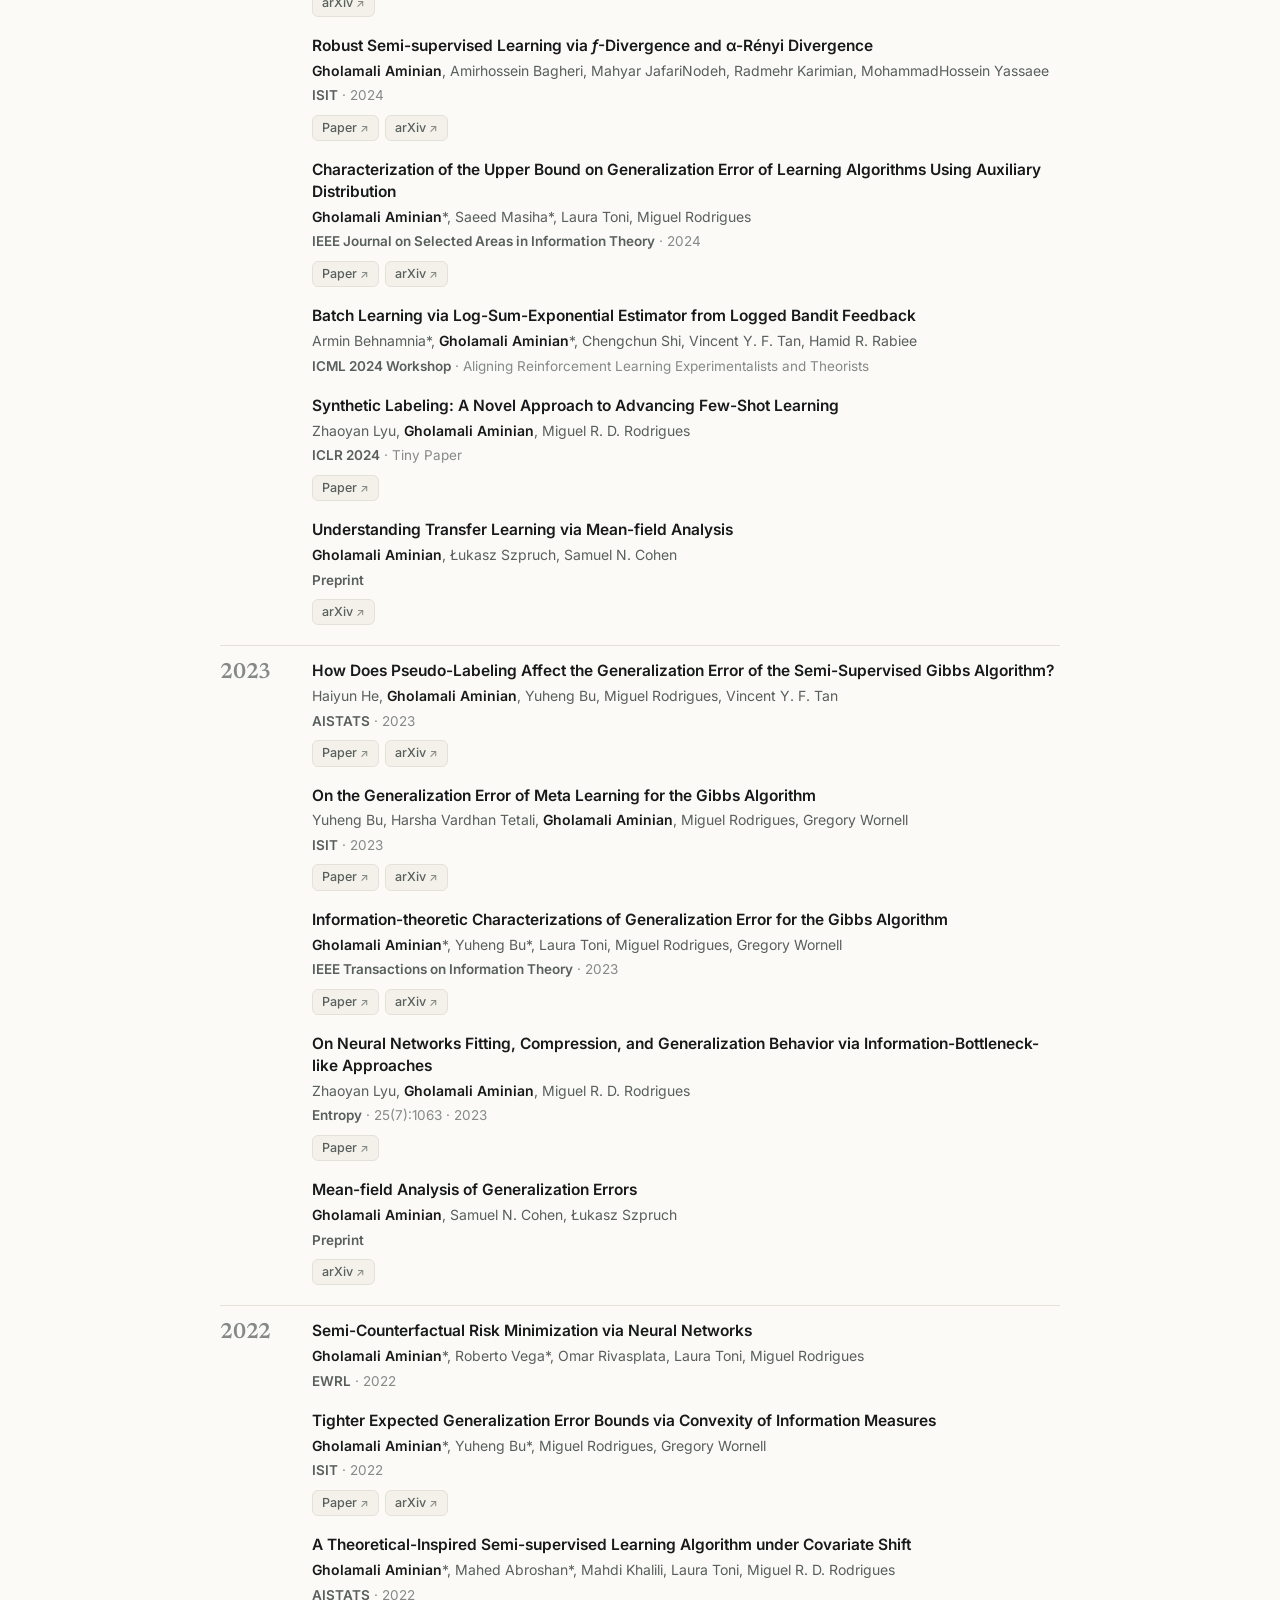
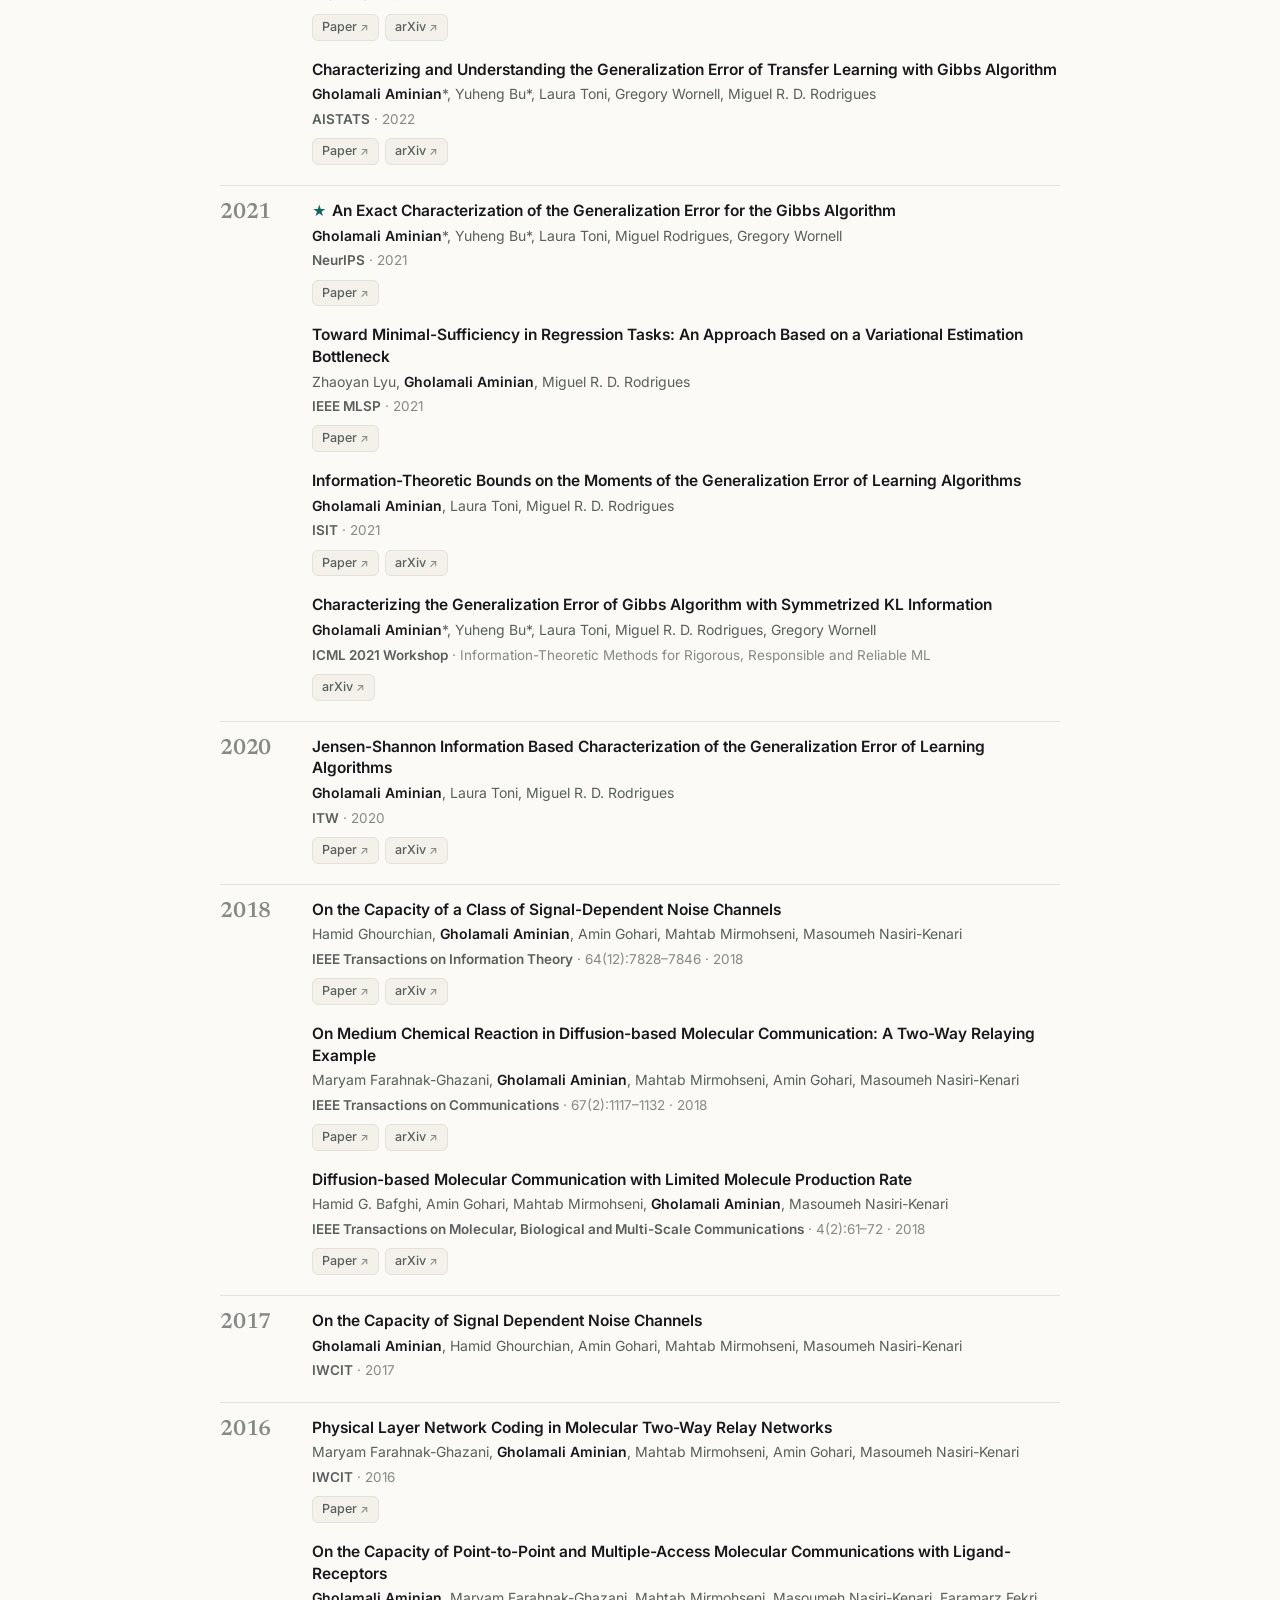
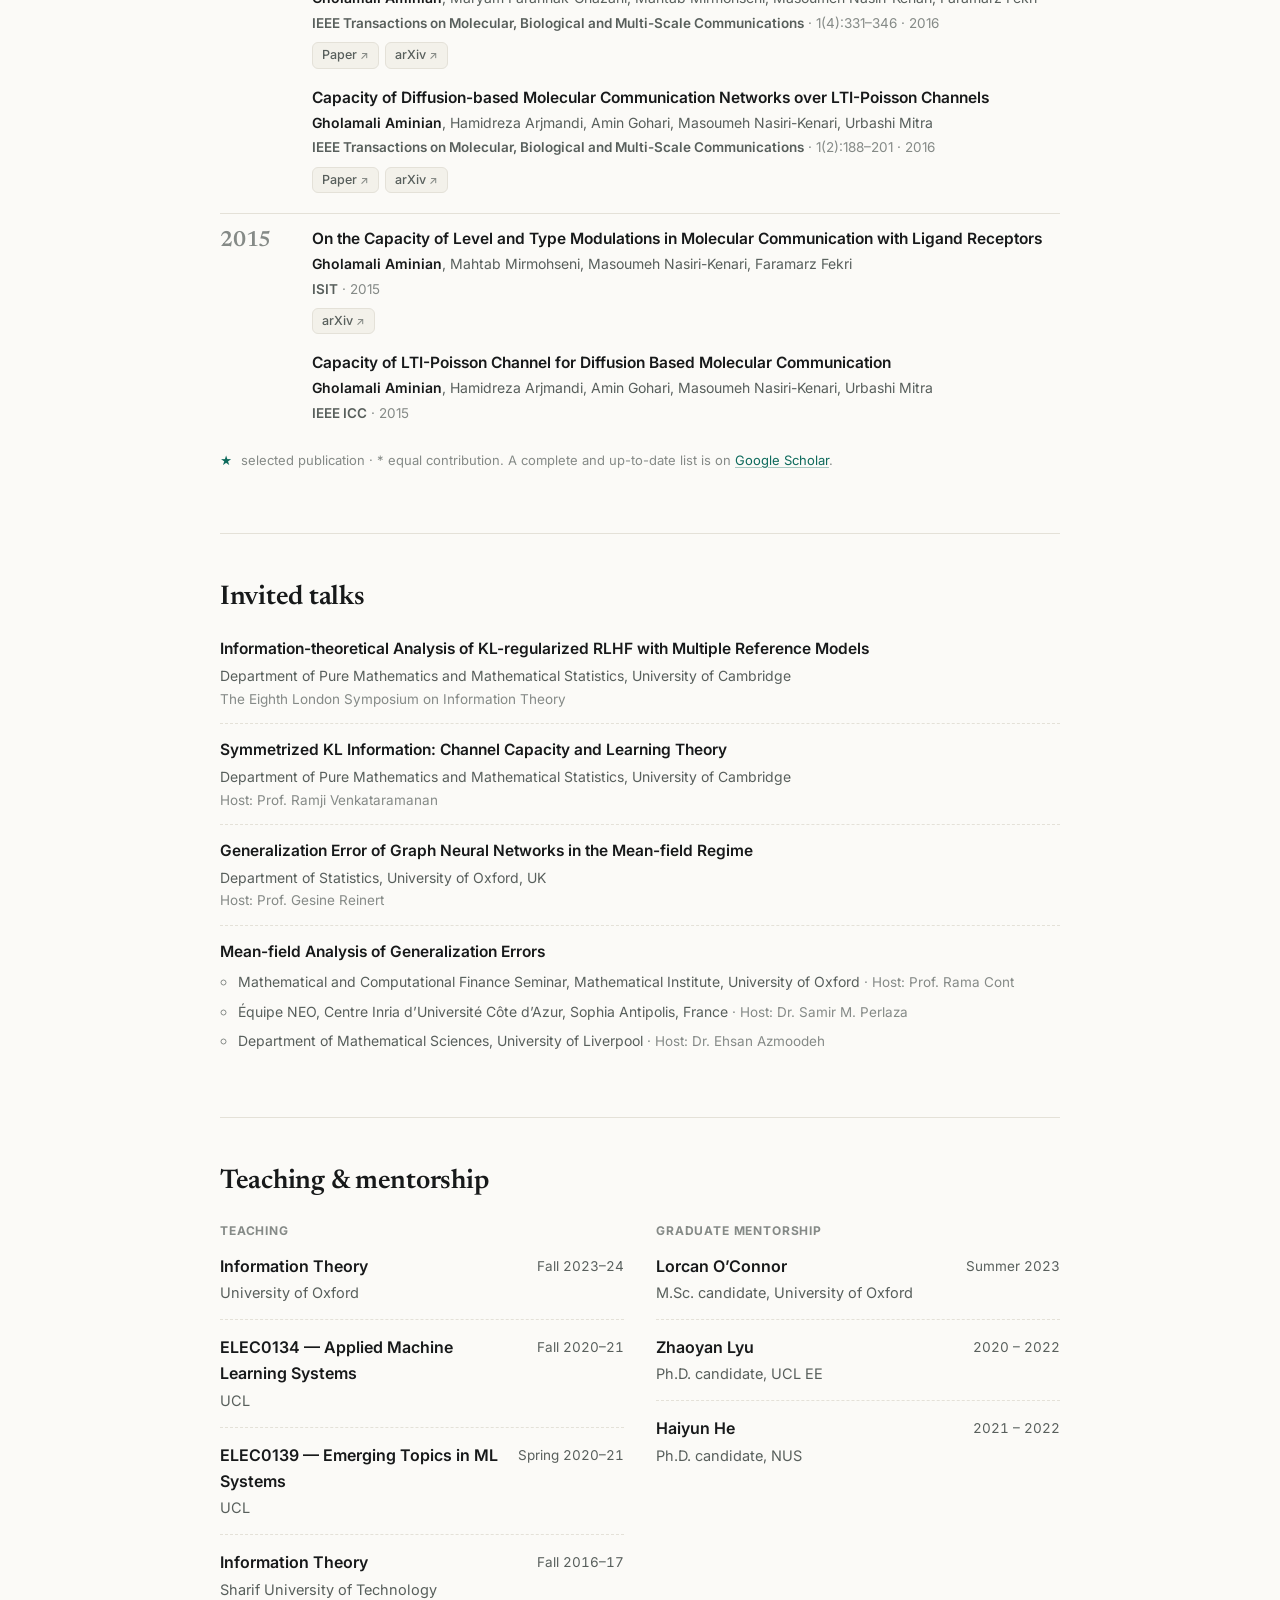
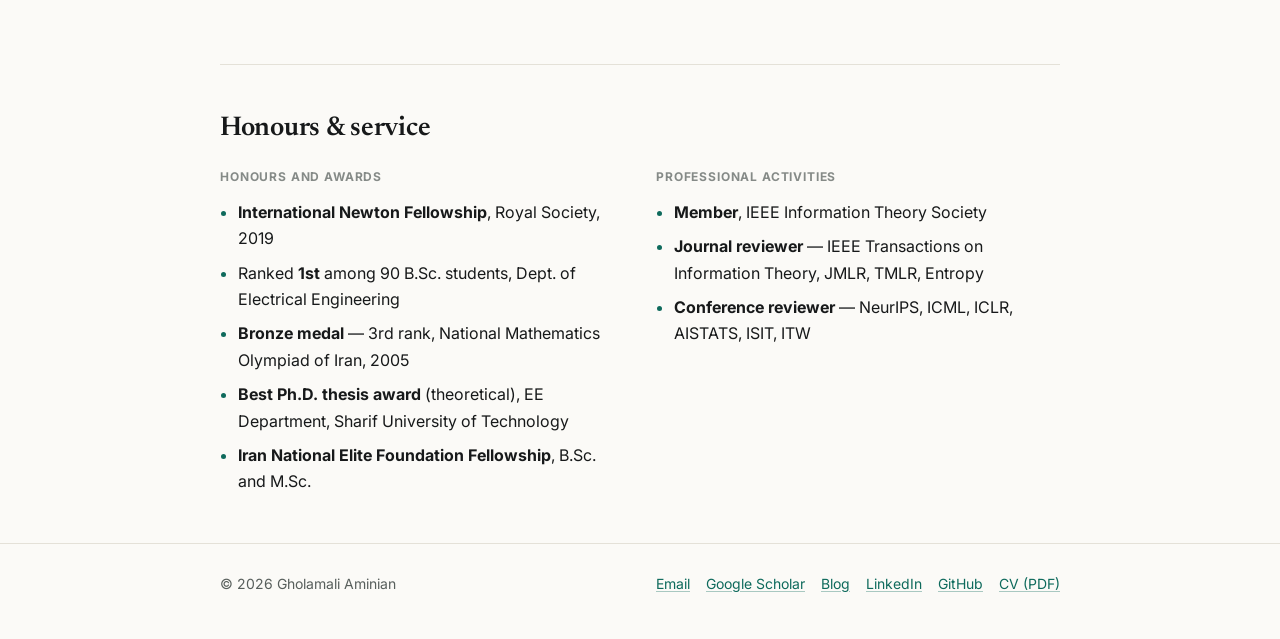
==== commit 088d28a5: "new update" ====
--- a/index.html
+++ b/index.html
@@ -34,7 +34,7 @@
     { "@type": "Organization", "name": "The Alan Turing Institute" }
   ],
   "address": { "@type": "PostalAddress", "addressLocality": "London", "addressCountry": "UK" },
-  "email": "mailto:gaminian@turing.ac.uk",
+  "email": "mailto:gholamali.aminian@gmail.com",
   "sameAs": [
     "https://scholar.google.com/citations?user=UNNnTjsAAAAJ&hl=en",
     "https://www.linkedin.com/in/gholamali-aminian-819a2539/",
@@ -85,7 +85,7 @@
     </span>
     <span class="meta-item">
       <svg viewBox="0 0 24 24" fill="none" stroke="currentColor" stroke-width="2" aria-hidden="true"><rect x="3" y="5" width="18" height="14" rx="2"/><path d="m3 7 9 6 9-6"/></svg>
-      <a href="mailto:gaminian@turing.ac.uk">gaminian@turing.ac.uk</a>
+      <a href="mailto:gholamali.aminian@gmail.com">gholamali.aminian@gmail.com</a>
     </span>
   </div>
 
@@ -491,7 +491,7 @@
   <div class="wrap footer-inner">
     <div>© <span id="year">2026</span> Gholamali Aminian</div>
     <div class="footer-links">
-      <a href="mailto:gaminian@turing.ac.uk">Email</a>
+      <a href="mailto:gholamali.aminian@gmail.com">Email</a>
       <a href="https://scholar.google.com/citations?user=UNNnTjsAAAAJ&amp;hl=en" rel="noopener">Google Scholar</a>
       <a href="blog/">Blog</a>
       <a href="https://www.linkedin.com/in/gholamali-aminian-819a2539/" rel="noopener">LinkedIn</a>
